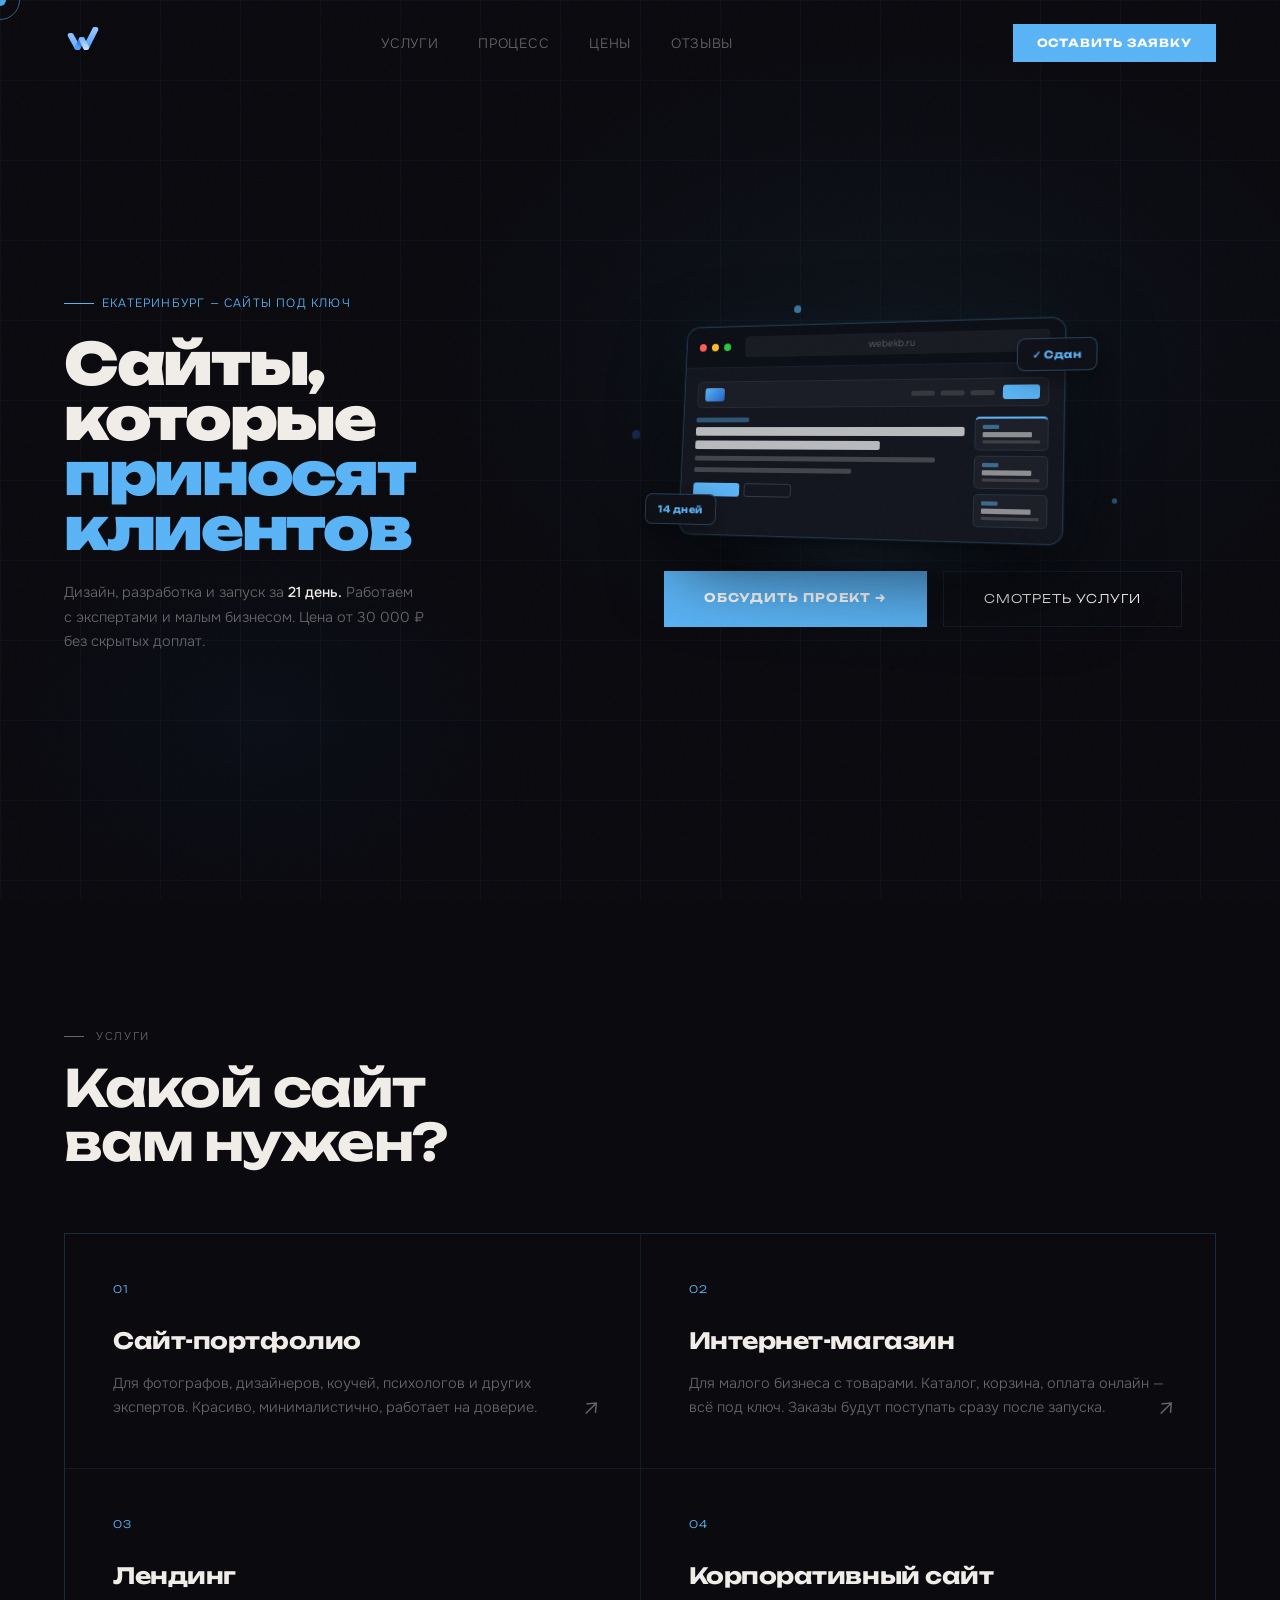
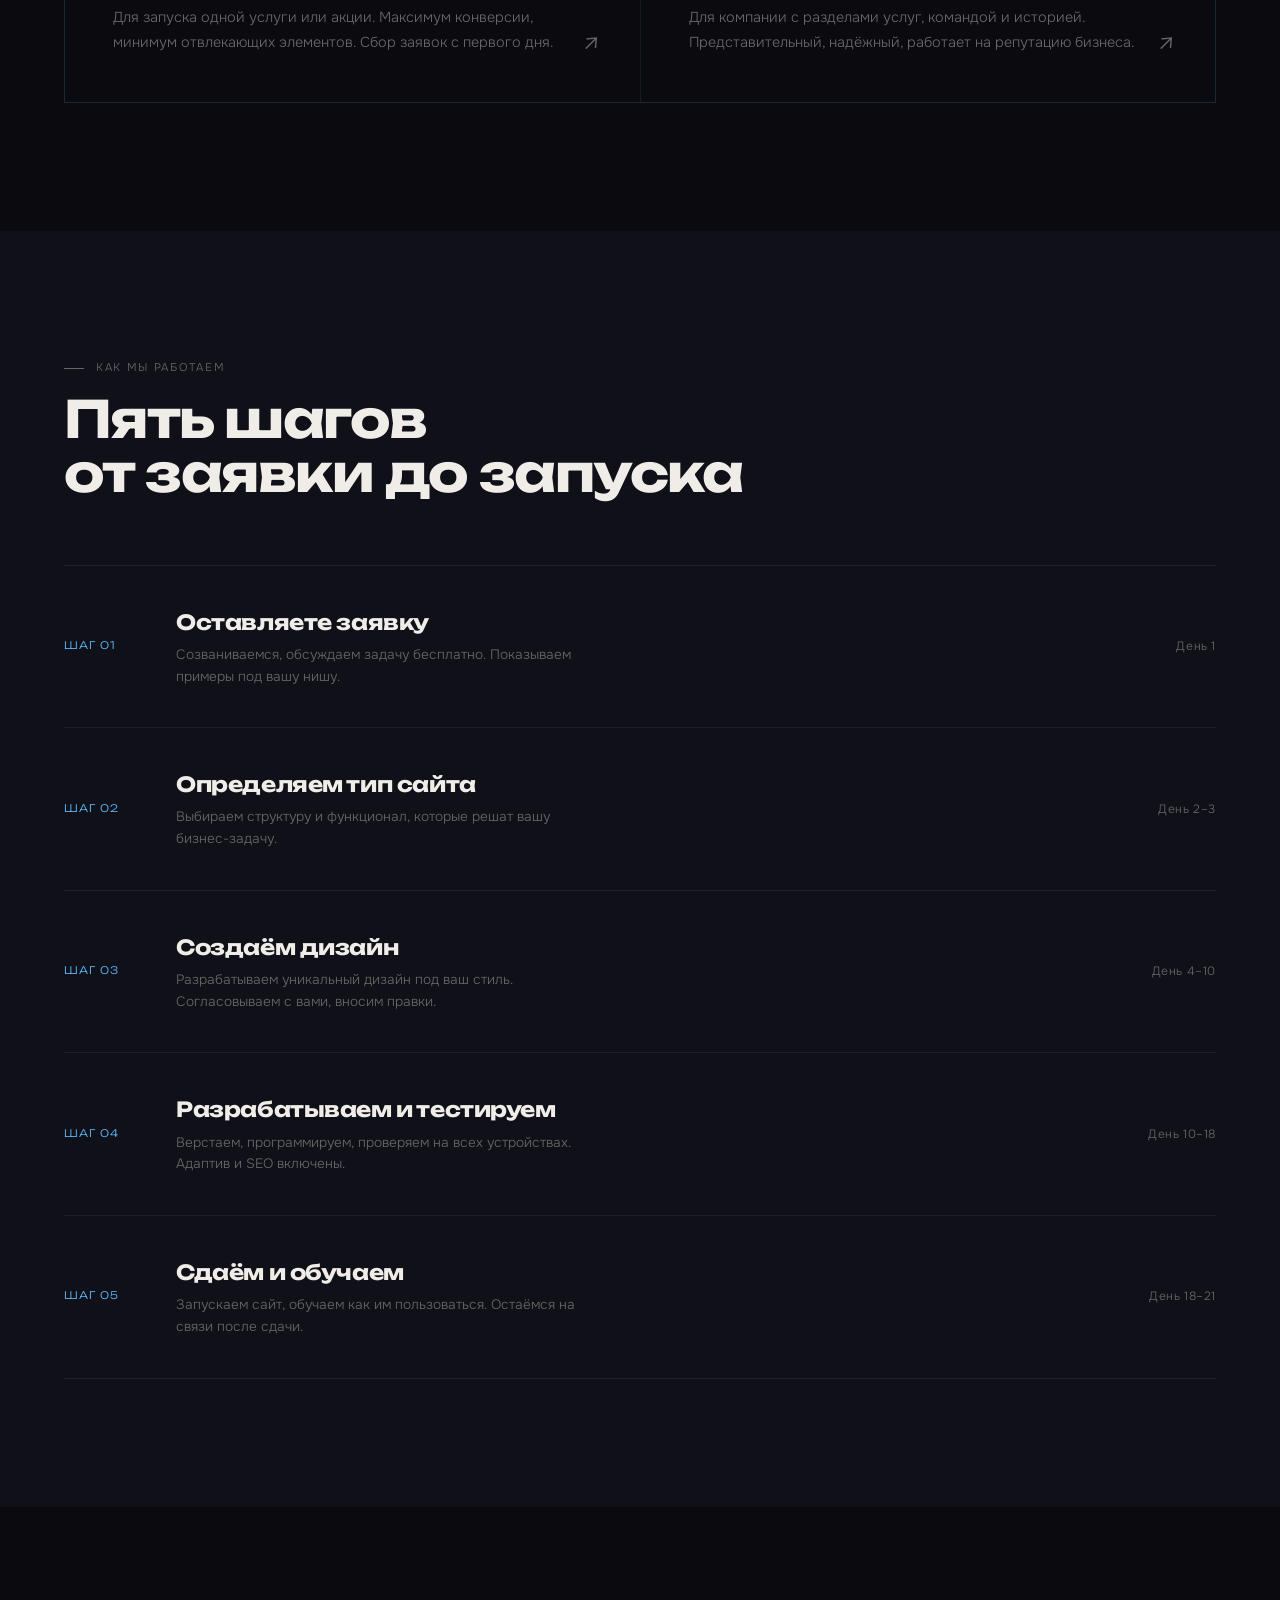
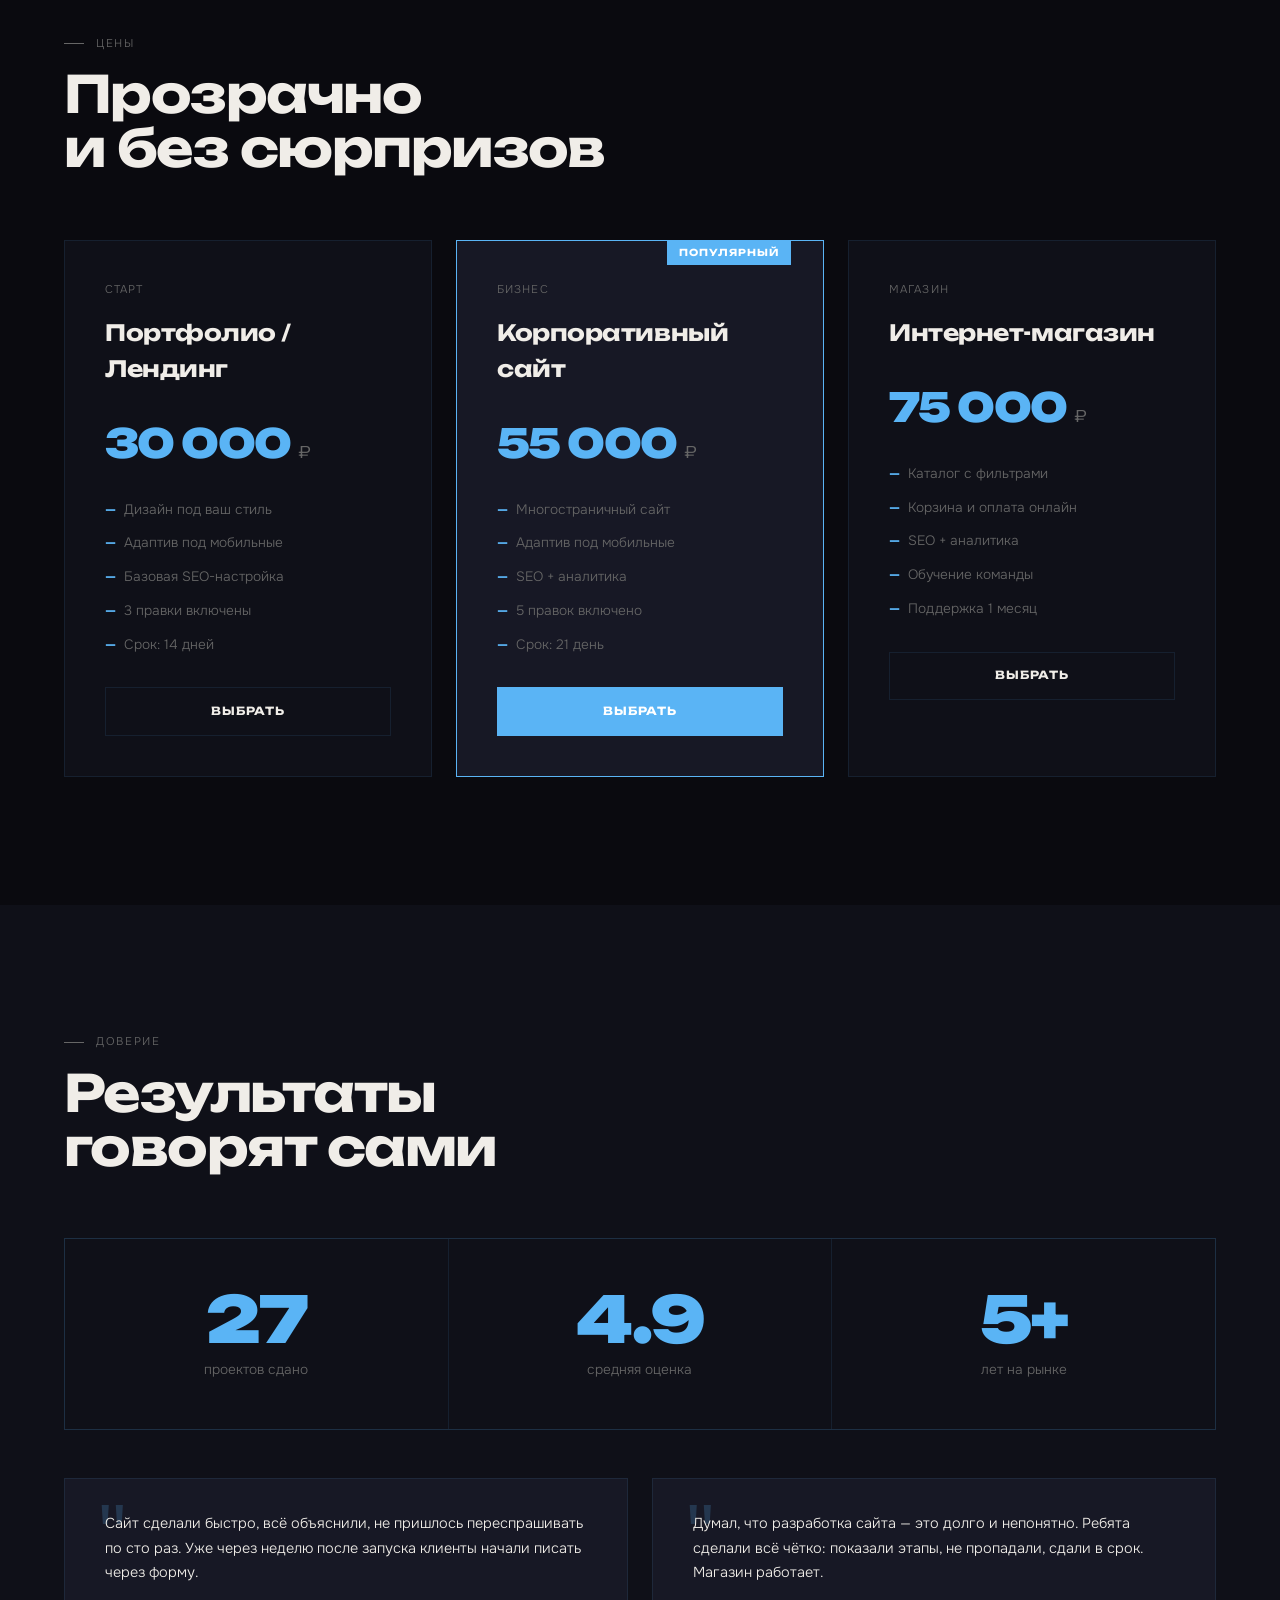
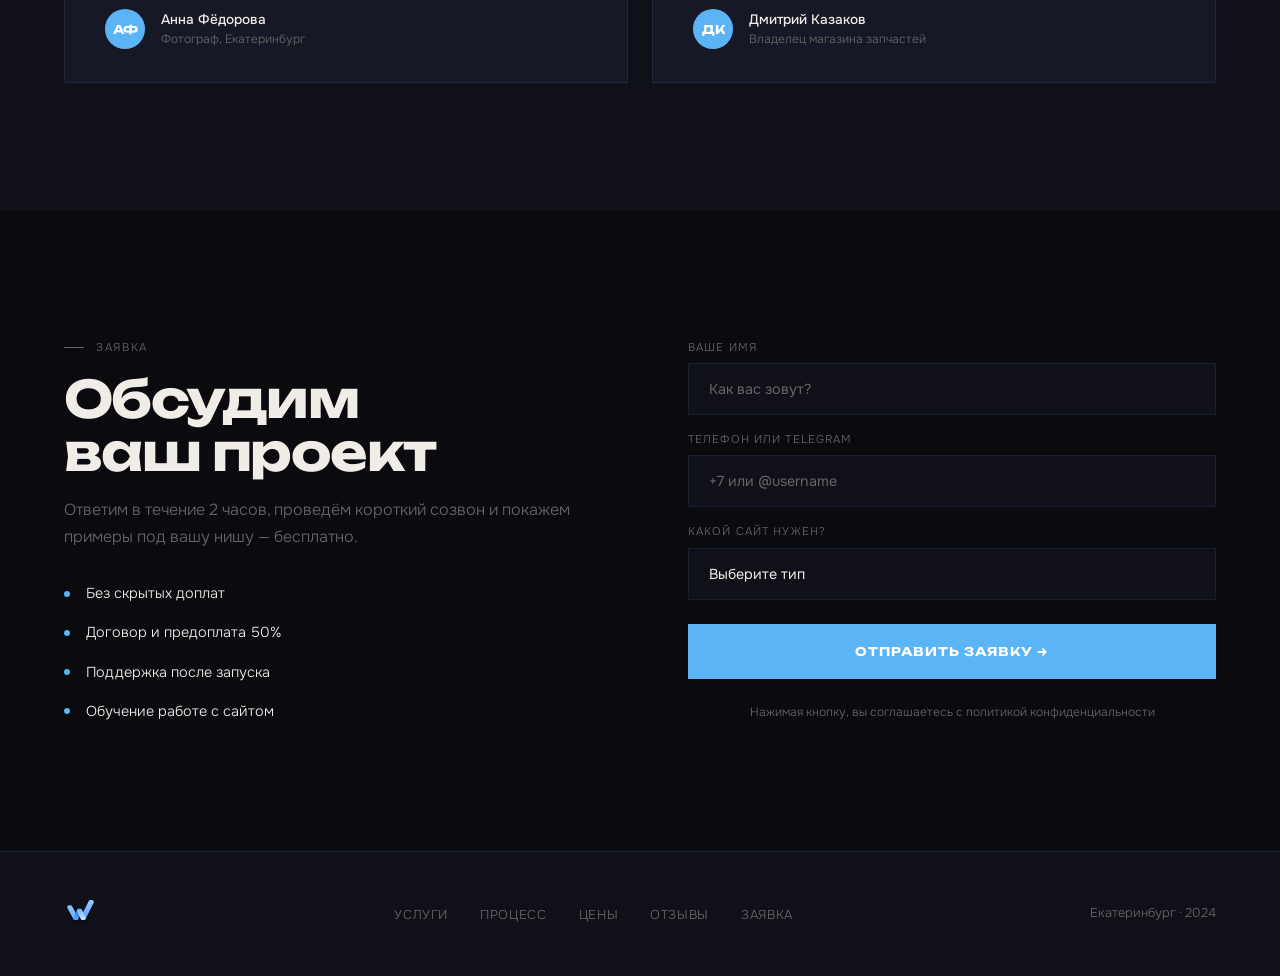
==== index.html @ a5f92e19 "fix: bigger title, bigger mockup, gap fixes, 21 days" ====
<!DOCTYPE html>
<html lang="ru">
<head>
<meta charset="UTF-8">
<meta name="viewport" content="width=device-width, initial-scale=1.0">
<title>Заказать сайт под ключ в Екатеринбурге | Разработка сайтов для бизнеса и экспертов</title>
<link rel="icon" type="image/svg+xml" href="favicon.svg">
<link rel="preconnect" href="https://fonts.googleapis.com">
<link href="https://fonts.googleapis.com/css2?family=Unbounded:wght@300;400;700;900&family=Onest:wght@300;400;500&display=swap" rel="stylesheet">
<link rel="stylesheet" href="style.css">
</head>
<body>

<div class="cursor" id="cursor"></div>
<div class="cursor-ring" id="cursorRing"></div>

<!-- NAV -->
<nav id="nav">
  <a href="#" class="logo"><img src="logo.svg" alt="WEB.EKB" class="logo-img"></a>
  <ul class="nav-links">
    <li><a href="#services">Услуги</a></li>
    <li><a href="#process">Процесс</a></li>
    <li><a href="#pricing">Цены</a></li>
    <li><a href="#trust">Отзывы</a></li>
  </ul>
  <button class="nav-cta" onclick="document.getElementById('contact').scrollIntoView({behavior:'smooth'})">Оставить заявку</button>
</nav>

<!-- HERO -->
<section class="hero">
  <div class="hero-bg"></div>
  <div class="hero-grid"></div>
  <div style="position:relative;">
    <div class="hero-split">
      <div class="hero-left">
        <div class="hero-tag">Екатеринбург — сайты под ключ</div>
        <h1 class="hero-title">
          Сайты, которые
          <em>приносят клиентов</em>
        </h1>
        <p class="hero-sub">
          Дизайн, разработка и запуск за <strong>21 день.</strong>
          Работаем с экспертами и малым бизнесом.
          Цена от 30 000 ₽ без скрытых доплат.
        </p>
      </div>
      <div class="hero-right">
        <div class="hero-3d">
        <div class="mockup-scene">
          <div class="mockup-browser">
            <div class="browser-bar">
              <span class="dot r"></span><span class="dot y"></span><span class="dot g"></span>
              <div class="browser-url">webekb.ru</div>
            </div>
            <div class="browser-body">
              <div class="site-nav-mock"><div class="snm-logo"></div><div class="snm-links"><span></span><span></span><span></span></div><div class="snm-btn"></div></div>
              <div class="site-hero-mock">
                <div class="shm-text">
                  <div class="shm-tag"></div>
                  <div class="shm-h1"></div>
                  <div class="shm-h1 short"></div>
                  <div class="shm-sub"></div>
                  <div class="shm-sub short2"></div>
                  <div class="shm-btns"><div class="shm-btn-p"></div><div class="shm-btn-g"></div></div>
                </div>
                <div class="shm-card-group">
                  <div class="shm-card c1"><div class="shm-card-num"></div><div class="shm-card-title"></div><div class="shm-card-body"></div></div>
                  <div class="shm-card c2"><div class="shm-card-num"></div><div class="shm-card-title"></div><div class="shm-card-body"></div></div>
                  <div class="shm-card c3"><div class="shm-card-num"></div><div class="shm-card-title"></div><div class="shm-card-body"></div></div>
                </div>
              </div>
            </div>
          </div>
          <div class="mockup-shadow"></div>
          <div class="float-badge fb1"><span>14 дней</span></div>
          <div class="float-badge fb2"><span>✓ Сдан</span></div>
          <div class="float-dot fd1"></div>
          <div class="float-dot fd2"></div>
          <div class="float-dot fd3"></div>
        </div>
        </div><!-- /hero-3d -->
        <div class="hero-actions">
          <a href="#contact" class="btn-primary">Обсудить проект →</a>
          <a href="#services" class="btn-ghost">Смотреть услуги</a>
        </div>
      </div><!-- /hero-right -->
    </div><!-- /hero-split -->
  </div>
</section>

<!-- SERVICES -->
<section class="services" id="services">
  <div class="section-label">Услуги</div>
  <h2 class="section-title reveal">Какой сайт<br>вам нужен?</h2>
  <div class="services-grid reveal">
    <div class="service-card">
      <div class="service-num">01</div>
      <div class="service-name">Сайт-портфолио</div>
      <p class="service-desc">Для фотографов, дизайнеров, коучей, психологов и других экспертов. Красиво, минималистично, работает на доверие.</p>
      <div class="service-arrow">↗</div>
    </div>
    <div class="service-card">
      <div class="service-num">02</div>
      <div class="service-name">Интернет-магазин</div>
      <p class="service-desc">Для малого бизнеса с товарами. Каталог, корзина, оплата онлайн — всё под ключ. Заказы будут поступать сразу после запуска.</p>
      <div class="service-arrow">↗</div>
    </div>
    <div class="service-card">
      <div class="service-num">03</div>
      <div class="service-name">Лендинг</div>
      <p class="service-desc">Для запуска одной услуги или акции. Максимум конверсии, минимум отвлекающих элементов. Сбор заявок с первого дня.</p>
      <div class="service-arrow">↗</div>
    </div>
    <div class="service-card">
      <div class="service-num">04</div>
      <div class="service-name">Корпоративный сайт</div>
      <p class="service-desc">Для компании с разделами услуг, командой и историей. Представительный, надёжный, работает на репутацию бизнеса.</p>
      <div class="service-arrow">↗</div>
    </div>
  </div>
</section>

<!-- PROCESS -->
<section class="process" id="process">
  <div class="section-label">Как мы работаем</div>
  <h2 class="section-title reveal">Пять шагов<br>от заявки до запуска</h2>
  <div class="process-list">
    <div class="process-item reveal">
      <div class="process-num">ШАГ 01</div>
      <div>
        <div class="process-title">Оставляете заявку</div>
        <div class="process-desc">Созваниваемся, обсуждаем задачу бесплатно. Показываем примеры под вашу нишу.</div>
      </div>
      <div class="process-time">День 1</div>
    </div>
    <div class="process-item reveal">
      <div class="process-num">ШАГ 02</div>
      <div>
        <div class="process-title">Определяем тип сайта</div>
        <div class="process-desc">Выбираем структуру и функционал, которые решат вашу бизнес-задачу.</div>
      </div>
      <div class="process-time">День 2–3</div>
    </div>
    <div class="process-item reveal">
      <div class="process-num">ШАГ 03</div>
      <div>
        <div class="process-title">Создаём дизайн</div>
        <div class="process-desc">Разрабатываем уникальный дизайн под ваш стиль. Согласовываем с вами, вносим правки.</div>
      </div>
      <div class="process-time">День 4–10</div>
    </div>
    <div class="process-item reveal">
      <div class="process-num">ШАГ 04</div>
      <div>
        <div class="process-title">Разрабатываем и тестируем</div>
        <div class="process-desc">Верстаем, программируем, проверяем на всех устройствах. Адаптив и SEO включены.</div>
      </div>
      <div class="process-time">День 10–18</div>
    </div>
    <div class="process-item reveal">
      <div class="process-num">ШАГ 05</div>
      <div>
        <div class="process-title">Сдаём и обучаем</div>
        <div class="process-desc">Запускаем сайт, обучаем как им пользоваться. Остаёмся на связи после сдачи.</div>
      </div>
      <div class="process-time">День 18–21</div>
    </div>
  </div>
</section>

<!-- PRICING -->
<section class="pricing" id="pricing">
  <div class="section-label">Цены</div>
  <h2 class="section-title reveal">Прозрачно<br>и без сюрпризов</h2>
  <div class="pricing-grid reveal">
    <div class="price-card">
      <div class="price-type">Старт</div>
      <div class="price-name">Портфолио / Лендинг</div>
      <div class="price-amount">30 000 <span>₽</span></div>
      <ul class="price-features">
        <li>Дизайн под ваш стиль</li>
        <li>Адаптив под мобильные</li>
        <li>Базовая SEO-настройка</li>
        <li>3 правки включены</li>
        <li>Срок: 14 дней</li>
      </ul>
      <a href="#contact" class="price-btn">Выбрать</a>
    </div>
    <div class="price-card featured">
      <div class="price-type">Бизнес</div>
      <div class="price-name">Корпоративный сайт</div>
      <div class="price-amount">55 000 <span>₽</span></div>
      <ul class="price-features">
        <li>Многостраничный сайт</li>
        <li>Адаптив под мобильные</li>
        <li>SEO + аналитика</li>
        <li>5 правок включено</li>
        <li>Срок: 21 день</li>
      </ul>
      <a href="#contact" class="price-btn">Выбрать</a>
    </div>
    <div class="price-card">
      <div class="price-type">Магазин</div>
      <div class="price-name">Интернет-магазин</div>
      <div class="price-amount">75 000 <span>₽</span></div>
      <ul class="price-features">
        <li>Каталог с фильтрами</li>
        <li>Корзина и оплата онлайн</li>
        <li>SEO + аналитика</li>
        <li>Обучение команды</li>
        <li>Поддержка 1 месяц</li>
      </ul>
      <a href="#contact" class="price-btn">Выбрать</a>
    </div>
  </div>
</section>

<!-- TRUST -->
<section class="trust" id="trust">
  <div class="section-label">Доверие</div>
  <h2 class="section-title reveal">Результаты<br>говорят сами</h2>
  <div class="trust-stats reveal">
    <div class="stat-block">
      <div class="stat-num">27</div>
      <div class="stat-label">проектов сдано</div>
    </div>
    <div class="stat-block">
      <div class="stat-num">4.9</div>
      <div class="stat-label">средняя оценка</div>
    </div>
    <div class="stat-block">
      <div class="stat-num">5+</div>
      <div class="stat-label">лет на рынке</div>
    </div>
  </div>
  <div class="reviews reveal">
    <div class="review-card">
      <p class="review-text">Сайт сделали быстро, всё объяснили, не пришлось переспрашивать по сто раз. Уже через неделю после запуска клиенты начали писать через форму.</p>
      <div class="review-author">
        <div class="review-avatar">АФ</div>
        <div>
          <div class="review-name">Анна Фёдорова</div>
          <div class="review-role">Фотограф, Екатеринбург</div>
        </div>
      </div>
    </div>
    <div class="review-card">
      <p class="review-text">Думал, что разработка сайта — это долго и непонятно. Ребята сделали всё чётко: показали этапы, не пропадали, сдали в срок. Магазин работает.</p>
      <div class="review-author">
        <div class="review-avatar">ДК</div>
        <div>
          <div class="review-name">Дмитрий Казаков</div>
          <div class="review-role">Владелец магазина запчастей</div>
        </div>
      </div>
    </div>
  </div>
</section>

<!-- CONTACT -->
<section class="contact" id="contact">
  <div class="contact-inner">
    <div class="contact-left">
      <div class="section-label">Заявка</div>
      <h2 class="section-title reveal">Обсудим<br>ваш проект</h2>
      <p class="contact-sub">Ответим в течение 2 часов, проведём короткий созвон и покажем примеры под вашу нишу — бесплатно.</p>
      <div class="contact-perks">
        <div class="perk"><div class="perk-dot"></div>Без скрытых доплат</div>
        <div class="perk"><div class="perk-dot"></div>Договор и предоплата 50%</div>
        <div class="perk"><div class="perk-dot"></div>Поддержка после запуска</div>
        <div class="perk"><div class="perk-dot"></div>Обучение работе с сайтом</div>
      </div>
    </div>
    <div class="contact-right">
      <form class="form" id="contactForm">
        <div class="form-group">
          <label class="form-label">Ваше имя</label>
          <input class="form-input" type="text" placeholder="Как вас зовут?" required>
        </div>
        <div class="form-group">
          <label class="form-label">Телефон или Telegram</label>
          <input class="form-input" type="text" placeholder="+7 или @username" required>
        </div>
        <div class="form-group">
          <label class="form-label">Какой сайт нужен?</label>
          <select class="form-select form-input">
            <option value="">Выберите тип</option>
            <option>Портфолио / личный бренд</option>
            <option>Интернет-магазин</option>
            <option>Лендинг</option>
            <option>Корпоративный сайт</option>
          </select>
        </div>
        <button type="submit" class="form-submit">Отправить заявку →</button>
        <p class="form-note">Нажимая кнопку, вы соглашаетесь с политикой конфиденциальности</p>
      </form>
      <div class="form-success" id="formSuccess">
        <h3>Заявка принята!</h3>
        <p>Свяжемся с вами в течение 2 часов. Проверьте Telegram или телефон.</p>
      </div>
    </div>
  </div>
</section>

<!-- FOOTER -->
<footer>
  <a href="#" class="logo"><img src="logo.svg" alt="WEB.EKB" class="logo-img"></a>
  <ul class="footer-links">
    <li><a href="#services">Услуги</a></li>
    <li><a href="#process">Процесс</a></li>
    <li><a href="#pricing">Цены</a></li>
    <li><a href="#trust">Отзывы</a></li>
    <li><a href="#contact">Заявка</a></li>
  </ul>
  <div class="footer-right">Екатеринбург · 2024</div>
</footer>

<script src="script.js"></script>
</body>
</html>
---- style.css ----
*, *::before, *::after { box-sizing: border-box; margin: 0; padding: 0; }

  :root {
    --bg: #0a0a0f;
    --bg2: #0f1018;
    --bg3: #171825;
    --accent: #5ab4f5;
    --accent2: #2563c4;
    --text: #f0ede8;
    --muted: #666;
    --border: rgba(90,180,245,0.1);
    --font-display: 'Unbounded', sans-serif;
    --font-body: 'Onest', sans-serif;
  }

  html { scroll-behavior: smooth; }

  body {
    background: var(--bg);
    color: var(--text);
    font-family: var(--font-body);
    font-weight: 300;
    line-height: 1.6;
    overflow-x: hidden;
    cursor: none;
  }

  /* Custom cursor */
  .cursor {
    position: fixed;
    width: 12px; height: 12px;
    background: var(--accent);
    border-radius: 50%;
    pointer-events: none;
    z-index: 9999;
    transform: translate(-50%, -50%);
    transition: transform 0.1s, width 0.3s, height 0.3s, background 0.3s;
    mix-blend-mode: difference;
  }
  .cursor-ring {
    position: fixed;
    width: 40px; height: 40px;
    border: 1px solid var(--accent);
    border-radius: 50%;
    pointer-events: none;
    z-index: 9998;
    transform: translate(-50%, -50%);
    transition: transform 0.12s ease-out, width 0.3s, height 0.3s, opacity 0.3s;
    opacity: 0.5;
  }

  /* Noise overlay */
  body::before {
    content: '';
    position: fixed;
    inset: 0;
    background-image: url("data:image/svg+xml,%3Csvg viewBox='0 0 256 256' xmlns='http://www.w3.org/2000/svg'%3E%3Cfilter id='noise'%3E%3CfeTurbulence type='fractalNoise' baseFrequency='0.9' numOctaves='4' stitchTiles='stitch'/%3E%3C/filter%3E%3Crect width='100%25' height='100%25' filter='url(%23noise)' opacity='0.04'/%3E%3C/svg%3E");
    pointer-events: none;
    z-index: 1000;
    opacity: 0.4;
  }

  /* NAV */
  nav {
    position: fixed;
    top: 0; left: 0; right: 0;
    z-index: 100;
    padding: 1.5rem 4rem;
    display: flex;
    align-items: center;
    justify-content: space-between;
    border-bottom: 1px solid transparent;
    transition: border-color 0.3s, background 0.3s;
  }
  nav.scrolled {
    background: rgba(10,10,10,0.9);
    backdrop-filter: blur(20px);
    border-color: var(--border);
  }
  .logo {
    text-decoration: none;
    display: flex;
    align-items: center;
  }
  .logo-img {
    height: 32px;
    width: auto;
    display: block;
  }
  .nav-links {
    display: flex;
    gap: 2.5rem;
    list-style: none;
  }
  .nav-links a {
    color: var(--muted);
    text-decoration: none;
    font-size: 0.85rem;
    letter-spacing: 0.05em;
    text-transform: uppercase;
    transition: color 0.2s;
  }
  .nav-links a:hover { color: var(--text); }
  .nav-cta {
    background: var(--accent);
    color: #fff;
    font-family: var(--font-display);
    font-weight: 700;
    font-size: 0.7rem;
    letter-spacing: 0.08em;
    text-transform: uppercase;
    padding: 0.75rem 1.5rem;
    border: none;
    cursor: none;
    transition: transform 0.2s, box-shadow 0.2s;
  }
  .nav-cta:hover {
    transform: translateY(-2px);
    box-shadow: 0 8px 30px rgba(90,180,245,0.3);
  }

  /* HERO */
  .hero {
    min-height: 100vh;
    display: flex;
    flex-direction: column;
    justify-content: flex-end;
    padding: 0 4rem 5rem;
    position: relative;
    overflow: hidden;
  }
  .hero-bg {
    position: absolute;
    inset: 0;
    background:
      radial-gradient(ellipse 60% 60% at 70% 40%, rgba(90,180,245,0.06) 0%, transparent 60%),
      radial-gradient(ellipse 40% 40% at 20% 80%, rgba(37,99,196,0.05) 0%, transparent 50%);
  }
  .hero-grid {
    position: absolute;
    inset: 0;
    background-image:
      linear-gradient(rgba(90,180,245,0.04) 1px, transparent 1px),
      linear-gradient(90deg, rgba(90,180,245,0.04) 1px, transparent 1px);
    background-size: 80px 80px;
  }
  .hero-tag {
    display: inline-flex;
    align-items: center;
    gap: 0.5rem;
    font-size: 0.75rem;
    color: var(--accent);
    letter-spacing: 0.1em;
    text-transform: uppercase;
    margin-bottom: 2rem;
    opacity: 0;
    animation: fadeUp 0.8s ease forwards 0.2s;
  }
  .hero-tag::before {
    content: '';
    width: 30px; height: 1px;
    background: var(--accent);
  }
  .hero-title {
    font-family: var(--font-display);
    font-weight: 900;
    font-size: clamp(3rem, 7vw, 7rem);
    line-height: 0.95;
    letter-spacing: -0.04em;
    opacity: 0;
    animation: fadeUp 0.8s ease forwards 0.4s;
  }
  .hero-title em {
    font-style: normal;
    color: var(--accent);
    display: block;
  }
  .hero-bottom {
    opacity: 0;
    animation: fadeUp 0.8s ease forwards 0.6s;
  }
  .hero-sub {
    color: var(--muted);
    font-size: 1rem;
    line-height: 1.7;
  }
  .hero-sub strong { color: var(--text); font-weight: 500; }
  .hero-actions {
    display: flex;
    flex-direction: column;
    gap: 1rem;
  }
  .btn-primary {
    background: var(--accent);
    color: #fff;
    font-family: var(--font-display);
    font-weight: 700;
    font-size: 0.75rem;
    letter-spacing: 0.08em;
    text-transform: uppercase;
    padding: 1.1rem 2.5rem;
    border: none;
    cursor: none;
    transition: transform 0.2s, box-shadow 0.2s;
    display: inline-block;
    text-decoration: none;
  }
  .btn-primary:hover {
    transform: translateY(-3px);
    box-shadow: 0 12px 40px rgba(90,180,245,0.35);
  }
  .btn-ghost {
    background: transparent;
    color: var(--text);
    font-family: var(--font-display);
    font-size: 0.75rem;
    letter-spacing: 0.08em;
    text-transform: uppercase;
    padding: 1.1rem 2.5rem;
    border: 1px solid var(--border);
    cursor: none;
    transition: border-color 0.2s, color 0.2s;
    text-decoration: none;
    display: inline-block;
  }
  .btn-ghost:hover { border-color: rgba(255,255,255,0.3); }
  .scroll-hint {
    font-size: 0.75rem;
    color: var(--muted);
    letter-spacing: 0.1em;
    text-transform: uppercase;
    display: flex;
    align-items: center;
    gap: 0.5rem;
  }
  .scroll-hint::after {
    content: '';
    width: 1px;
    height: 40px;
    background: linear-gradient(to bottom, var(--muted), transparent);
    display: block;
  }

  /* SECTIONS GENERAL */
  section { padding: 8rem 4rem; }
  .section-label {
    font-size: 0.7rem;
    color: var(--muted);
    letter-spacing: 0.15em;
    text-transform: uppercase;
    margin-bottom: 1rem;
    display: flex;
    align-items: center;
    gap: 0.75rem;
  }
  .section-label::before {
    content: '';
    width: 20px; height: 1px;
    background: var(--muted);
  }
  .section-title {
    font-family: var(--font-display);
    font-weight: 700;
    font-size: clamp(2rem, 4vw, 3.5rem);
    line-height: 1.05;
    letter-spacing: -0.03em;
    margin-bottom: 1.5rem;
  }

  /* SERVICES */
  .services { background: var(--bg); }
  .services-grid {
    display: grid;
    grid-template-columns: repeat(2, 1fr);
    gap: 1px;
    background: var(--border);
    border: 1px solid var(--border);
    margin-top: 4rem;
  }
  .service-card {
    background: var(--bg);
    padding: 3rem;
    position: relative;
    overflow: hidden;
    transition: background 0.3s;
  }
  .service-card::before {
    content: '';
    position: absolute;
    top: 0; left: 0;
    width: 100%; height: 2px;
    background: var(--accent);
    transform: scaleX(0);
    transform-origin: left;
    transition: transform 0.4s ease;
  }
  .service-card:hover { background: var(--bg2); }
  .service-card:hover::before { transform: scaleX(1); }
  .service-num {
    font-family: var(--font-display);
    font-size: 0.65rem;
    color: var(--accent);
    letter-spacing: 0.1em;
    margin-bottom: 1.5rem;
  }
  .service-name {
    font-family: var(--font-display);
    font-weight: 700;
    font-size: 1.4rem;
    letter-spacing: -0.02em;
    margin-bottom: 0.75rem;
  }
  .service-desc {
    color: var(--muted);
    font-size: 0.9rem;
    line-height: 1.7;
  }
  .service-arrow {
    position: absolute;
    bottom: 2.5rem; right: 2.5rem;
    font-size: 1.5rem;
    color: var(--muted);
    transition: transform 0.3s, color 0.3s;
  }
  .service-card:hover .service-arrow {
    transform: translate(4px, -4px);
    color: var(--accent);
  }

  /* PROCESS */
  .process { background: var(--bg2); }
  .process-list {
    margin-top: 4rem;
    display: flex;
    flex-direction: column;
    gap: 0;
  }
  .process-item {
    display: grid;
    grid-template-columns: 80px 1fr auto;
    align-items: center;
    gap: 2rem;
    padding: 2.5rem 0;
    border-bottom: 1px solid var(--border);
    transition: padding-left 0.3s;
    cursor: default;
  }
  .process-item:first-child { border-top: 1px solid var(--border); }
  .process-item:hover { padding-left: 1rem; }
  .process-num {
    font-family: var(--font-display);
    font-size: 0.65rem;
    color: var(--accent);
    letter-spacing: 0.1em;
  }
  .process-title {
    font-family: var(--font-display);
    font-weight: 700;
    font-size: 1.3rem;
    letter-spacing: -0.02em;
  }
  .process-desc {
    color: var(--muted);
    font-size: 0.85rem;
    max-width: 400px;
    margin-top: 0.3rem;
    line-height: 1.6;
  }
  .process-time {
    font-size: 0.75rem;
    color: var(--muted);
    letter-spacing: 0.05em;
    text-align: right;
    white-space: nowrap;
  }

  /* PRICING */
  .pricing { background: var(--bg); }
  .pricing-grid {
    display: grid;
    grid-template-columns: repeat(3, 1fr);
    gap: 1.5rem;
    margin-top: 4rem;
  }
  .price-card {
    background: var(--bg2);
    border: 1px solid var(--border);
    padding: 2.5rem;
    position: relative;
    transition: border-color 0.3s, transform 0.3s;
  }
  .price-card:hover {
    border-color: rgba(255,255,255,0.15);
    transform: translateY(-4px);
  }
  .price-card.featured {
    border-color: var(--accent);
    background: var(--bg3);
  }
  .price-card.featured::before {
    content: 'Популярный';
    position: absolute;
    top: -1px; right: 2rem;
    background: var(--accent);
    color: #fff;
    font-family: var(--font-display);
    font-size: 0.6rem;
    font-weight: 700;
    letter-spacing: 0.1em;
    text-transform: uppercase;
    padding: 0.3rem 0.75rem;
  }
  .price-type {
    font-size: 0.7rem;
    color: var(--muted);
    letter-spacing: 0.1em;
    text-transform: uppercase;
    margin-bottom: 1rem;
  }
  .price-name {
    font-family: var(--font-display);
    font-weight: 700;
    font-size: 1.4rem;
    letter-spacing: -0.02em;
    margin-bottom: 0.5rem;
  }
  .price-amount {
    font-family: var(--font-display);
    font-weight: 900;
    font-size: 2.5rem;
    letter-spacing: -0.04em;
    color: var(--accent);
    margin: 1.5rem 0;
  }
  .price-amount span {
    font-size: 1rem;
    color: var(--muted);
    font-weight: 300;
  }
  .price-features {
    list-style: none;
    display: flex;
    flex-direction: column;
    gap: 0.75rem;
    margin-bottom: 2rem;
  }
  .price-features li {
    font-size: 0.85rem;
    color: var(--muted);
    display: flex;
    align-items: center;
    gap: 0.5rem;
  }
  .price-features li::before {
    content: '—';
    color: var(--accent);
    font-weight: 700;
  }
  .price-btn {
    display: block;
    text-align: center;
    padding: 0.9rem;
    font-family: var(--font-display);
    font-size: 0.7rem;
    font-weight: 700;
    letter-spacing: 0.08em;
    text-transform: uppercase;
    text-decoration: none;
    border: 1px solid var(--border);
    color: var(--text);
    transition: background 0.2s, border-color 0.2s, color 0.2s;
    cursor: none;
  }
  .price-btn:hover, .price-card.featured .price-btn {
    background: var(--accent);
    border-color: var(--accent);
    color: #fff;
  }

  /* TRUST */
  .trust { background: var(--bg2); }
  .trust-stats {
    display: grid;
    grid-template-columns: repeat(3, 1fr);
    gap: 1px;
    background: var(--border);
    border: 1px solid var(--border);
    margin-top: 4rem;
  }
  .stat-block {
    background: var(--bg2);
    padding: 3rem;
    text-align: center;
  }
  .stat-num {
    font-family: var(--font-display);
    font-weight: 900;
    font-size: 4rem;
    letter-spacing: -0.04em;
    color: var(--accent);
    line-height: 1;
    margin-bottom: 0.5rem;
  }
  .stat-label { font-size: 0.85rem; color: var(--muted); }
  .reviews {
    display: grid;
    grid-template-columns: repeat(2, 1fr);
    gap: 1.5rem;
    margin-top: 3rem;
  }
  .review-card {
    background: var(--bg3);
    border: 1px solid var(--border);
    padding: 2rem 2.5rem;
    position: relative;
  }
  .review-card::before {
    content: '"';
    position: absolute;
    top: 1rem; left: 2rem;
    font-family: var(--font-display);
    font-size: 5rem;
    line-height: 1;
    color: var(--accent);
    opacity: 0.2;
  }
  .review-text {
    font-size: 0.9rem;
    color: var(--text);
    line-height: 1.7;
    margin-bottom: 1.5rem;
    position: relative;
  }
  .review-author {
    display: flex;
    align-items: center;
    gap: 1rem;
  }
  .review-avatar {
    width: 40px; height: 40px;
    border-radius: 50%;
    background: var(--accent);
    display: flex;
    align-items: center;
    justify-content: center;
    font-family: var(--font-display);
    font-weight: 700;
    font-size: 0.75rem;
    color: #fff;
  }
  .review-name { font-size: 0.85rem; font-weight: 500; }
  .review-role { font-size: 0.75rem; color: var(--muted); }

  /* FORM */
  .contact { background: var(--bg); }
  .contact-inner {
    display: grid;
    grid-template-columns: 1fr 1fr;
    gap: 6rem;
    align-items: start;
  }
  .contact-left .section-title { margin-bottom: 1rem; }
  .contact-sub { color: var(--muted); line-height: 1.7; margin-bottom: 2rem; }
  .contact-perks {
    display: flex;
    flex-direction: column;
    gap: 1rem;
  }
  .perk {
    display: flex;
    align-items: center;
    gap: 1rem;
    font-size: 0.9rem;
  }
  .perk-dot {
    width: 6px; height: 6px;
    background: var(--accent);
    border-radius: 50%;
    flex-shrink: 0;
  }
  .form { display: flex; flex-direction: column; gap: 1rem; }
  .form-group { display: flex; flex-direction: column; gap: 0.4rem; }
  .form-label {
    font-size: 0.7rem;
    color: var(--muted);
    letter-spacing: 0.1em;
    text-transform: uppercase;
  }
  .form-input, .form-select {
    background: var(--bg2);
    border: 1px solid var(--border);
    color: var(--text);
    font-family: var(--font-body);
    font-size: 0.9rem;
    padding: 1rem 1.25rem;
    outline: none;
    transition: border-color 0.2s;
    appearance: none;
    -webkit-appearance: none;
  }
  .form-input:focus, .form-select:focus {
    border-color: var(--accent);
  }
  .form-input::placeholder { color: var(--muted); }
  .form-submit {
    background: var(--accent);
    color: #fff;
    font-family: var(--font-display);
    font-weight: 700;
    font-size: 0.75rem;
    letter-spacing: 0.08em;
    text-transform: uppercase;
    padding: 1.25rem;
    border: none;
    cursor: none;
    margin-top: 0.5rem;
    transition: transform 0.2s, box-shadow 0.2s;
    position: relative;
    overflow: hidden;
  }
  .form-submit:hover {
    transform: translateY(-2px);
    box-shadow: 0 10px 40px rgba(90,180,245,0.3);
  }
  .form-note { font-size: 0.75rem; color: var(--muted); text-align: center; margin-top: 0.5rem; }

  /* FOOTER */
  footer {
    background: var(--bg2);
    border-top: 1px solid var(--border);
    padding: 3rem 4rem;
    display: flex;
    align-items: center;
    justify-content: space-between;
  }
  .footer-links {
    display: flex;
    gap: 2rem;
    list-style: none;
  }
  .footer-links a {
    color: var(--muted);
    text-decoration: none;
    font-size: 0.8rem;
    letter-spacing: 0.05em;
    text-transform: uppercase;
    transition: color 0.2s;
  }
  .footer-links a:hover { color: var(--text); }
  .footer-right { font-size: 0.8rem; color: var(--muted); }

  /* ANIMATIONS */
  @keyframes fadeUp {
    from { opacity: 0; transform: translateY(30px); }
    to { opacity: 1; transform: translateY(0); }
  }
  .reveal {
    opacity: 0;
    transform: translateY(40px);
    transition: opacity 0.8s ease, transform 0.8s ease;
  }
  .reveal.visible {
    opacity: 1;
    transform: translateY(0);
  }

  /* SUCCESS state */
  .form-success {
    display: none;
    text-align: center;
    padding: 3rem;
    background: var(--bg2);
    border: 1px solid var(--accent);
  }
  .form-success h3 {
    font-family: var(--font-display);
    font-size: 1.5rem;
    font-weight: 700;
    color: var(--accent);
    margin-bottom: 0.75rem;
    letter-spacing: -0.02em;
  }
  .form-success p { color: var(--muted); font-size: 0.9rem; }

  footer .logo-img { height: 28px; }

/* ===================== HERO SPLIT + 3D MOCKUP ===================== */

/* Override base hero for split layout */
.hero {
  justify-content: center;
  padding: 7rem 4rem 4rem;
  min-height: 100vh;
}

.hero-split {
  position: relative;
  display: grid;
  grid-template-columns: 1fr 1fr;
  gap: 3rem;
  align-items: center;
  width: 100%;
}

/* LEFT — title + subtitle */
.hero-left {
  display: flex;
  flex-direction: column;
  gap: 1.5rem;
  justify-content: center;
}
.hero-left .hero-tag { margin-bottom: 0; }
.hero-left .hero-title { font-size: clamp(2.2rem, 4.5vw, 5rem); }
.hero-left .hero-sub { max-width: 360px; font-size: 0.9rem; margin: 0; }

/* RIGHT — 3D mockup on top, buttons below */
.hero-right {
  display: flex;
  flex-direction: column;
  align-items: flex-start;
  gap: 2rem;
}
.hero-actions {
  display: flex;
  flex-direction: row;
  gap: 1rem;
  flex-wrap: wrap;
}

/* RIGHT COLUMN — 3D */
.hero-3d {
  display: flex;
  align-items: center;
  justify-content: center;
  perspective: 1200px;
  opacity: 0;
  animation: fadeUp 1s ease forwards 0.8s;
}

.mockup-scene {
  position: relative;
  transform: rotateY(-18deg) rotateX(6deg);
  transform-style: preserve-3d;
  animation: floatScene 6s ease-in-out infinite;
}
@keyframes floatScene {
  0%,100% { transform: rotateY(-18deg) rotateX(6deg) translateY(0); }
  50%      { transform: rotateY(-14deg) rotateX(4deg) translateY(-14px); }
}

/* Browser shell */
.mockup-browser {
  width: 400px;
  background: #13161f;
  border-radius: 14px;
  border: 1px solid rgba(90,180,245,0.18);
  box-shadow:
    0 0 0 1px rgba(90,180,245,0.08),
    0 30px 80px rgba(0,0,0,0.7),
    0 0 60px rgba(90,180,245,0.07),
    inset 0 1px 0 rgba(255,255,255,0.06);
  overflow: hidden;
}
.browser-bar {
  display: flex;
  align-items: center;
  gap: 6px;
  padding: 10px 14px;
  background: #0d0f17;
  border-bottom: 1px solid rgba(90,180,245,0.1);
}
.dot { width: 8px; height: 8px; border-radius: 50%; }
.dot.r { background: #ff5f57; }
.dot.y { background: #febc2e; }
.dot.g { background: #28c840; }
.browser-url {
  margin-left: 10px;
  background: rgba(255,255,255,0.05);
  border-radius: 4px;
  padding: 3px 12px;
  font-size: 10px;
  color: rgba(255,255,255,0.3);
  font-family: var(--font-body);
  flex: 1;
  text-align: center;
}
.browser-body { padding: 14px; display: flex; flex-direction: column; gap: 10px; }

/* Site nav mock */
.site-nav-mock {
  display: flex; align-items: center; gap: 8px;
  padding: 6px 8px;
  background: rgba(255,255,255,0.03);
  border-radius: 6px;
  border: 1px solid rgba(255,255,255,0.05);
}
.snm-logo { width: 22px; height: 14px; background: linear-gradient(135deg,#5ab4f5,#2563c4); border-radius: 3px; }
.snm-links { display: flex; gap: 6px; margin-left: auto; }
.snm-links span { width: 24px; height: 5px; background: rgba(255,255,255,0.12); border-radius: 2px; }
.snm-btn { width: 36px; height: 14px; background: #5ab4f5; border-radius: 3px; }

/* Hero mock inside browser */
.site-hero-mock {
  display: grid;
  grid-template-columns: 1fr auto;
  gap: 10px;
  align-items: start;
}
.shm-text { display: flex; flex-direction: column; gap: 5px; }
.shm-tag { width: 60px; height: 5px; background: rgba(90,180,245,0.4); border-radius: 2px; }
.shm-h1 { width: 100%; height: 9px; background: rgba(255,255,255,0.7); border-radius: 2px; }
.shm-h1.short { width: 70%; }
.shm-sub { width: 90%; height: 5px; background: rgba(255,255,255,0.2); border-radius: 2px; margin-top: 2px; }
.shm-sub.short2 { width: 60%; }
.shm-btns { display: flex; gap: 5px; margin-top: 6px; }
.shm-btn-p { width: 52px; height: 14px; background: #5ab4f5; border-radius: 3px; }
.shm-btn-g { width: 52px; height: 14px; background: transparent; border: 1px solid rgba(255,255,255,0.15); border-radius: 3px; }
.shm-card-group { display: flex; flex-direction: column; gap: 5px; }
.shm-card {
  width: 72px; padding: 6px 7px;
  background: rgba(255,255,255,0.04);
  border: 1px solid rgba(90,180,245,0.12);
  border-radius: 5px;
}
.shm-card.c1 { border-top: 2px solid #5ab4f5; }
.shm-card-num { width: 16px; height: 4px; background: rgba(90,180,245,0.5); border-radius: 1px; margin-bottom: 3px; }
.shm-card-title { width: 48px; height: 5px; background: rgba(255,255,255,0.5); border-radius: 1px; margin-bottom: 3px; }
.shm-card-body { width: 56px; height: 3px; background: rgba(255,255,255,0.15); border-radius: 1px; }

/* Shadow under browser */
.mockup-shadow {
  position: absolute;
  bottom: -30px; left: 10%;
  width: 80%; height: 30px;
  background: radial-gradient(ellipse, rgba(90,180,245,0.2) 0%, transparent 70%);
  filter: blur(10px);
  transform: translateZ(-20px);
}

/* Floating badges */
.float-badge {
  position: absolute;
  background: rgba(15,16,24,0.95);
  border: 1px solid rgba(90,180,245,0.3);
  border-radius: 8px;
  padding: 7px 14px;
  font-family: var(--font-display);
  font-size: 10px;
  font-weight: 700;
  color: #5ab4f5;
  letter-spacing: 0.05em;
  backdrop-filter: blur(10px);
  box-shadow: 0 8px 24px rgba(0,0,0,0.4);
  white-space: nowrap;
}
.fb1 { bottom: 10px; left: -40px; animation: floatBadge1 4s ease-in-out infinite; }
.fb2 { top: 20px; right: -30px; animation: floatBadge2 5s ease-in-out infinite; }
@keyframes floatBadge1 { 0%,100%{transform:translateY(0)} 50%{transform:translateY(-8px)} }
@keyframes floatBadge2 { 0%,100%{transform:translateY(0)} 50%{transform:translateY(8px)} }

/* Floating dots */
.float-dot { position: absolute; border-radius: 50%; background: #5ab4f5; }
.fd1 { width: 8px; height: 8px; top: -20px; left: 30%; opacity: 0.6; animation: floatBadge2 3s ease-in-out infinite; }
.fd2 { width: 5px; height: 5px; bottom: 40px; right: -50px; opacity: 0.4; animation: floatBadge1 4s ease-in-out infinite 1s; }
.fd3 { width: 10px; height: 10px; top: 50%; left: -60px; opacity: 0.3; background: #2563c4; animation: floatBadge2 5s ease-in-out infinite 0.5s; }

/* ===================== RESPONSIVE ===================== */

/* Tablet — 1024px */
@media (max-width: 1024px) {
  nav { padding: 1.25rem 2rem; }
  .nav-links { display: none; }
  section { padding: 5rem 2rem; }
  .hero { padding: 6rem 2rem 3rem; }

  .hero-split {
    grid-template-columns: 1fr;
    gap: 3rem;
  }
  .hero-3d { order: -1; }
  .mockup-browser { width: 100%; max-width: 460px; }
  .mockup-scene {
    transform: rotateY(-10deg) rotateX(4deg);
  }
  @keyframes floatScene {
    0%,100% { transform: rotateY(-10deg) rotateX(4deg) translateY(0); }
    50%      { transform: rotateY(-7deg) rotateX(2deg) translateY(-10px); }
  }
  .hero-left .hero-bottom {
    grid-template-columns: 1fr;
    gap: 1.5rem;
  }
  .hero-left .hero-actions { align-items: flex-start; }

  .services-grid { grid-template-columns: 1fr; }
  .pricing-grid { grid-template-columns: 1fr; }
  .trust-stats { grid-template-columns: repeat(3,1fr); }
  .reviews { grid-template-columns: 1fr; }
  .contact-inner { grid-template-columns: 1fr; gap: 3rem; }
  footer { flex-direction: column; gap: 1.5rem; text-align: center; }
  .footer-links { flex-wrap: wrap; justify-content: center; }
}

/* Mobile — 640px */
@media (max-width: 640px) {
  nav { padding: 1rem 1.25rem; }
  .nav-cta { display: none; }
  section { padding: 4rem 1.25rem; }
  .hero { padding: 5.5rem 1.25rem 2.5rem; }

  .hero-split { gap: 2rem; }
  .hero-left .hero-title { font-size: clamp(2rem, 10vw, 3rem); }
  .hero-left .hero-bottom { gap: 1.25rem; }
  .hero-left .hero-sub { max-width: 100%; font-size: 0.85rem; }
  .hero-left .hero-actions { flex-direction: row; flex-wrap: wrap; align-items: flex-start; }
  .scroll-hint { display: none; }

  .mockup-browser { width: 100%; max-width: 320px; }
  .mockup-scene { transform: rotateY(-6deg) rotateX(3deg); }
  .fb1 { left: -10px; font-size: 9px; padding: 5px 10px; }
  .fb2 { right: -10px; font-size: 9px; padding: 5px 10px; }
  .fd3 { display: none; }

  .section-title { font-size: clamp(1.6rem, 7vw, 2.5rem); }
  .services-grid { gap: 0; }
  .service-card { padding: 1.75rem; }
  .service-arrow { display: none; }

  .process-item {
    grid-template-columns: 60px 1fr;
    gap: 1rem;
  }
  .process-time { display: none; }
  .process-title { font-size: 1rem; }

  .pricing-grid { gap: 1rem; }
  .price-card { padding: 1.75rem; }
  .price-amount { font-size: 2rem; }

  .trust-stats { grid-template-columns: 1fr; gap: 0; }
  .stat-block { padding: 2rem; }
  .stat-num { font-size: 3rem; }

  .review-card { padding: 1.5rem; }

  .contact-inner { gap: 2rem; }
  .form-input, .form-select { padding: 0.85rem 1rem; font-size: 0.85rem; }

  footer { padding: 2rem 1.25rem; gap: 1rem; }
  .footer-links { gap: 1rem; }
  .footer-links a { font-size: 0.75rem; }
}

/* Very small — 380px */
@media (max-width: 380px) {
  .hero-left .hero-title { font-size: 1.9rem; }
  .btn-primary, .btn-ghost { padding: 0.85rem 1.25rem; font-size: 0.65rem; }
  .mockup-browser { max-width: 280px; }
}
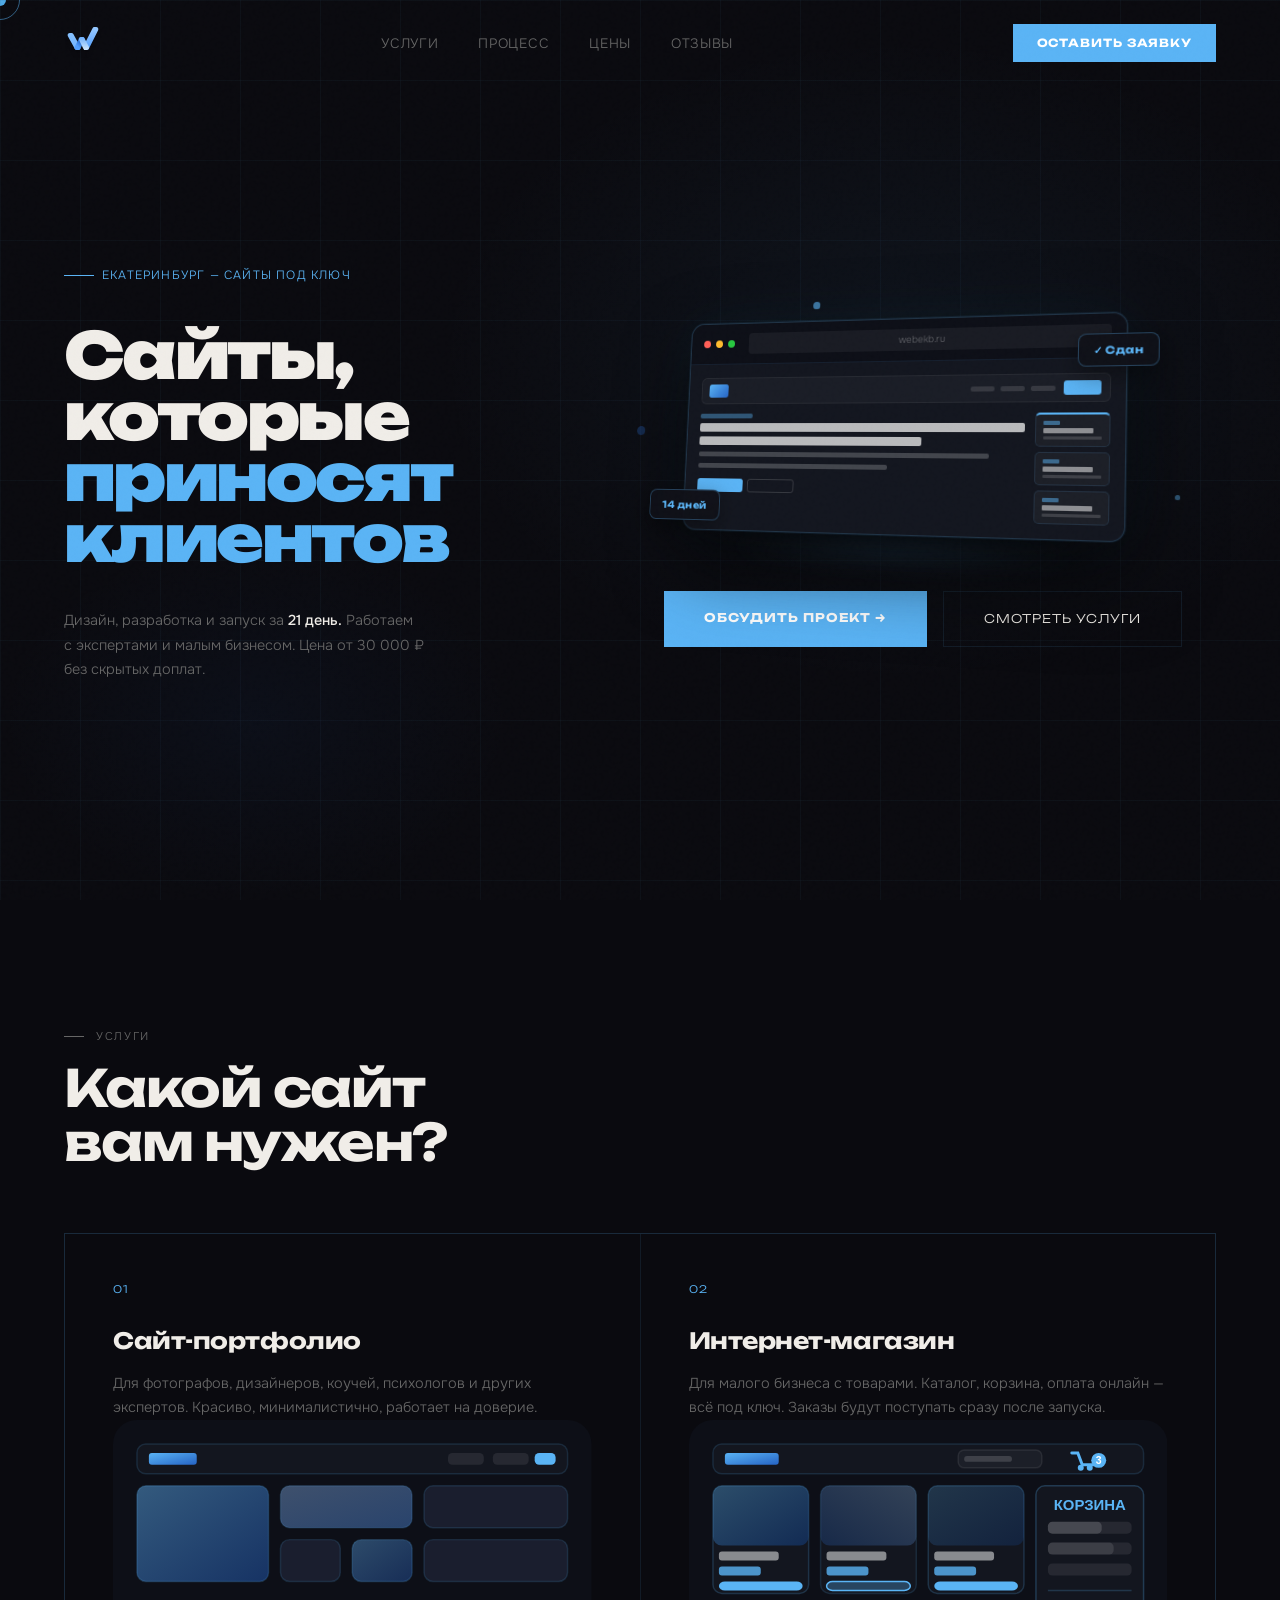
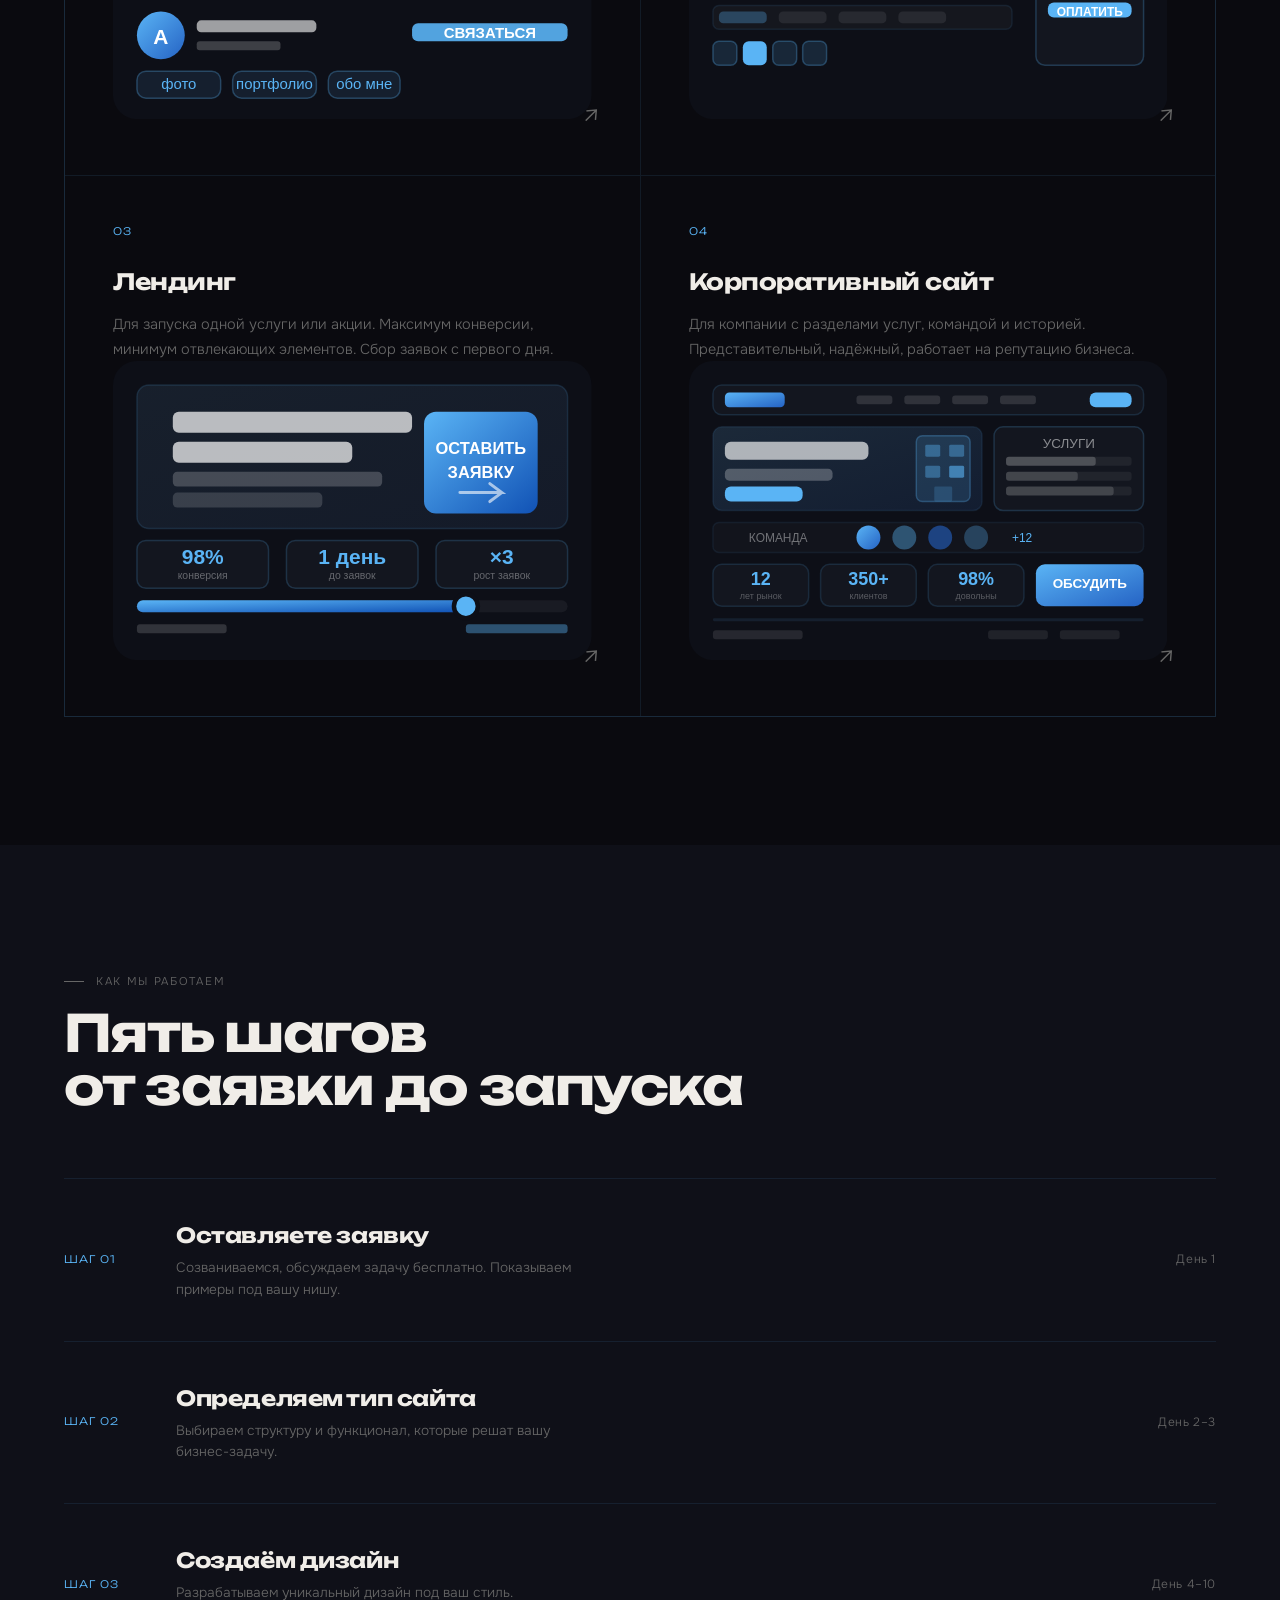
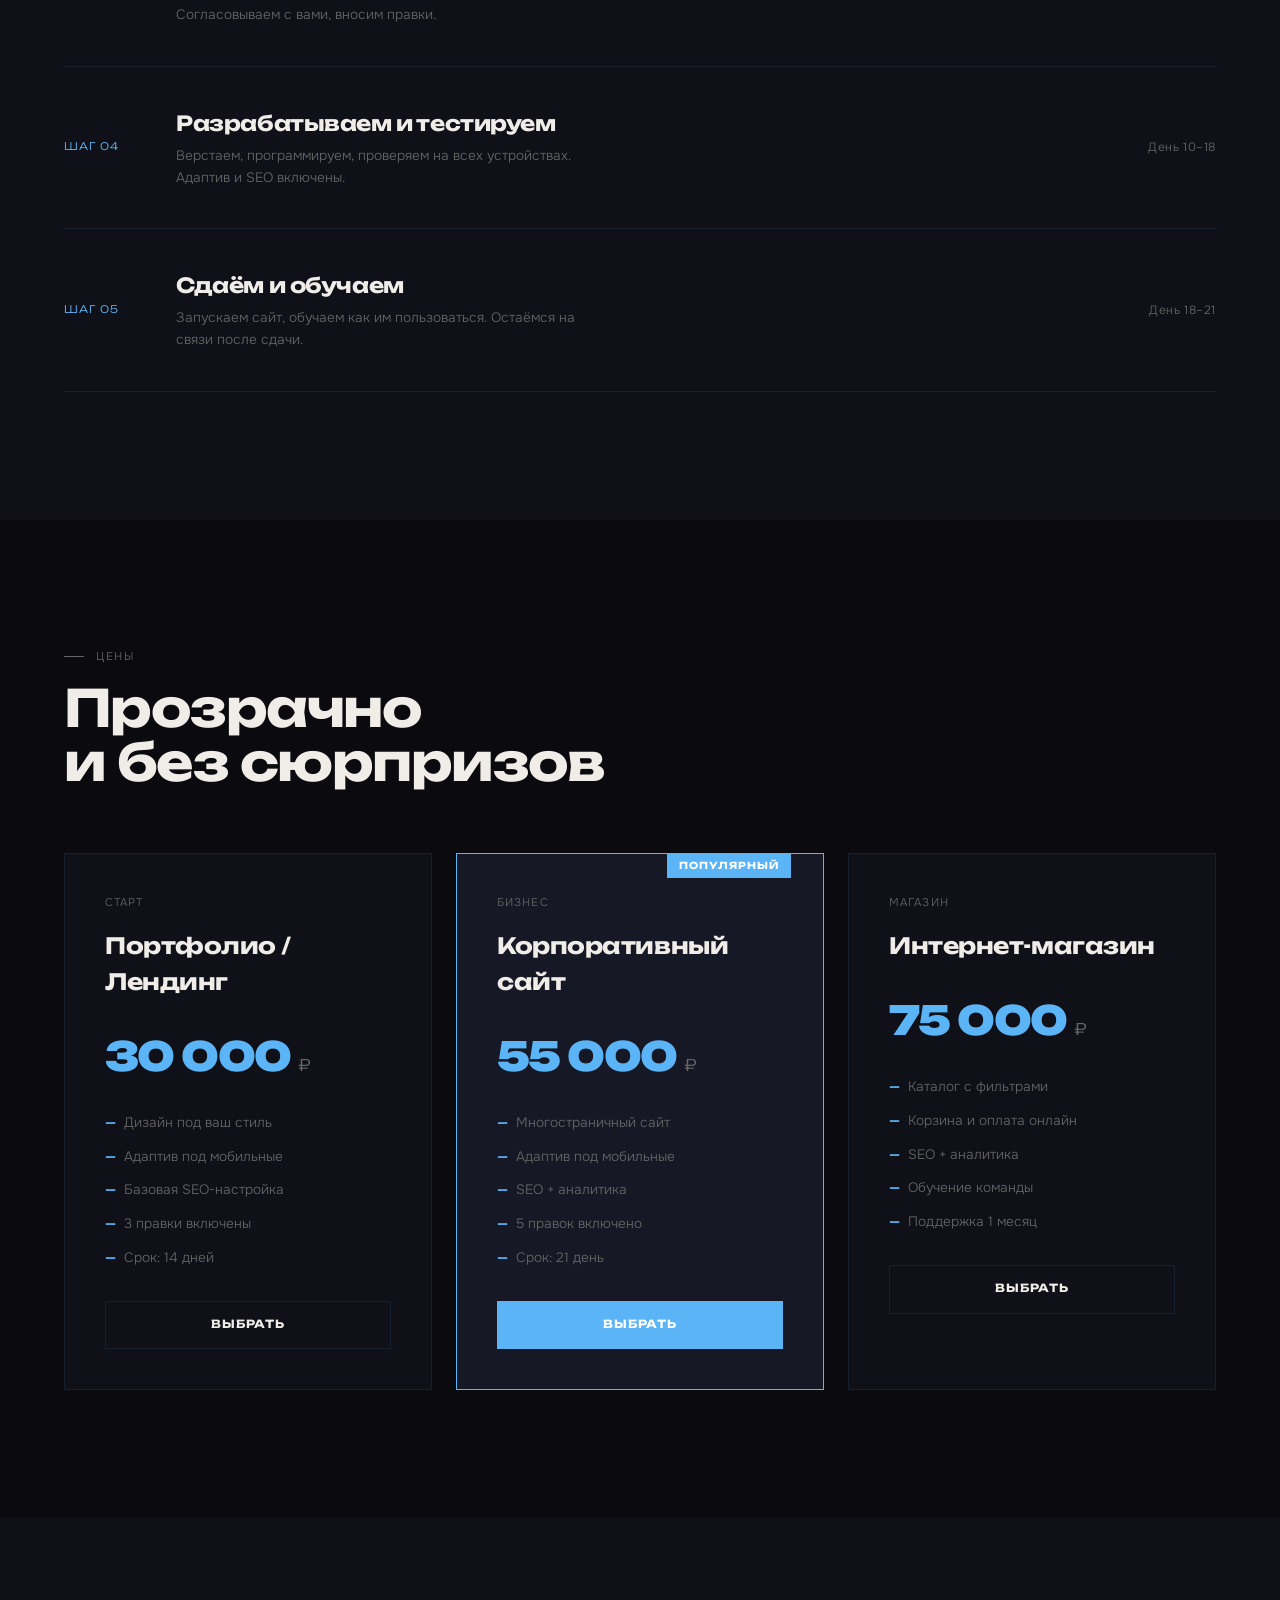
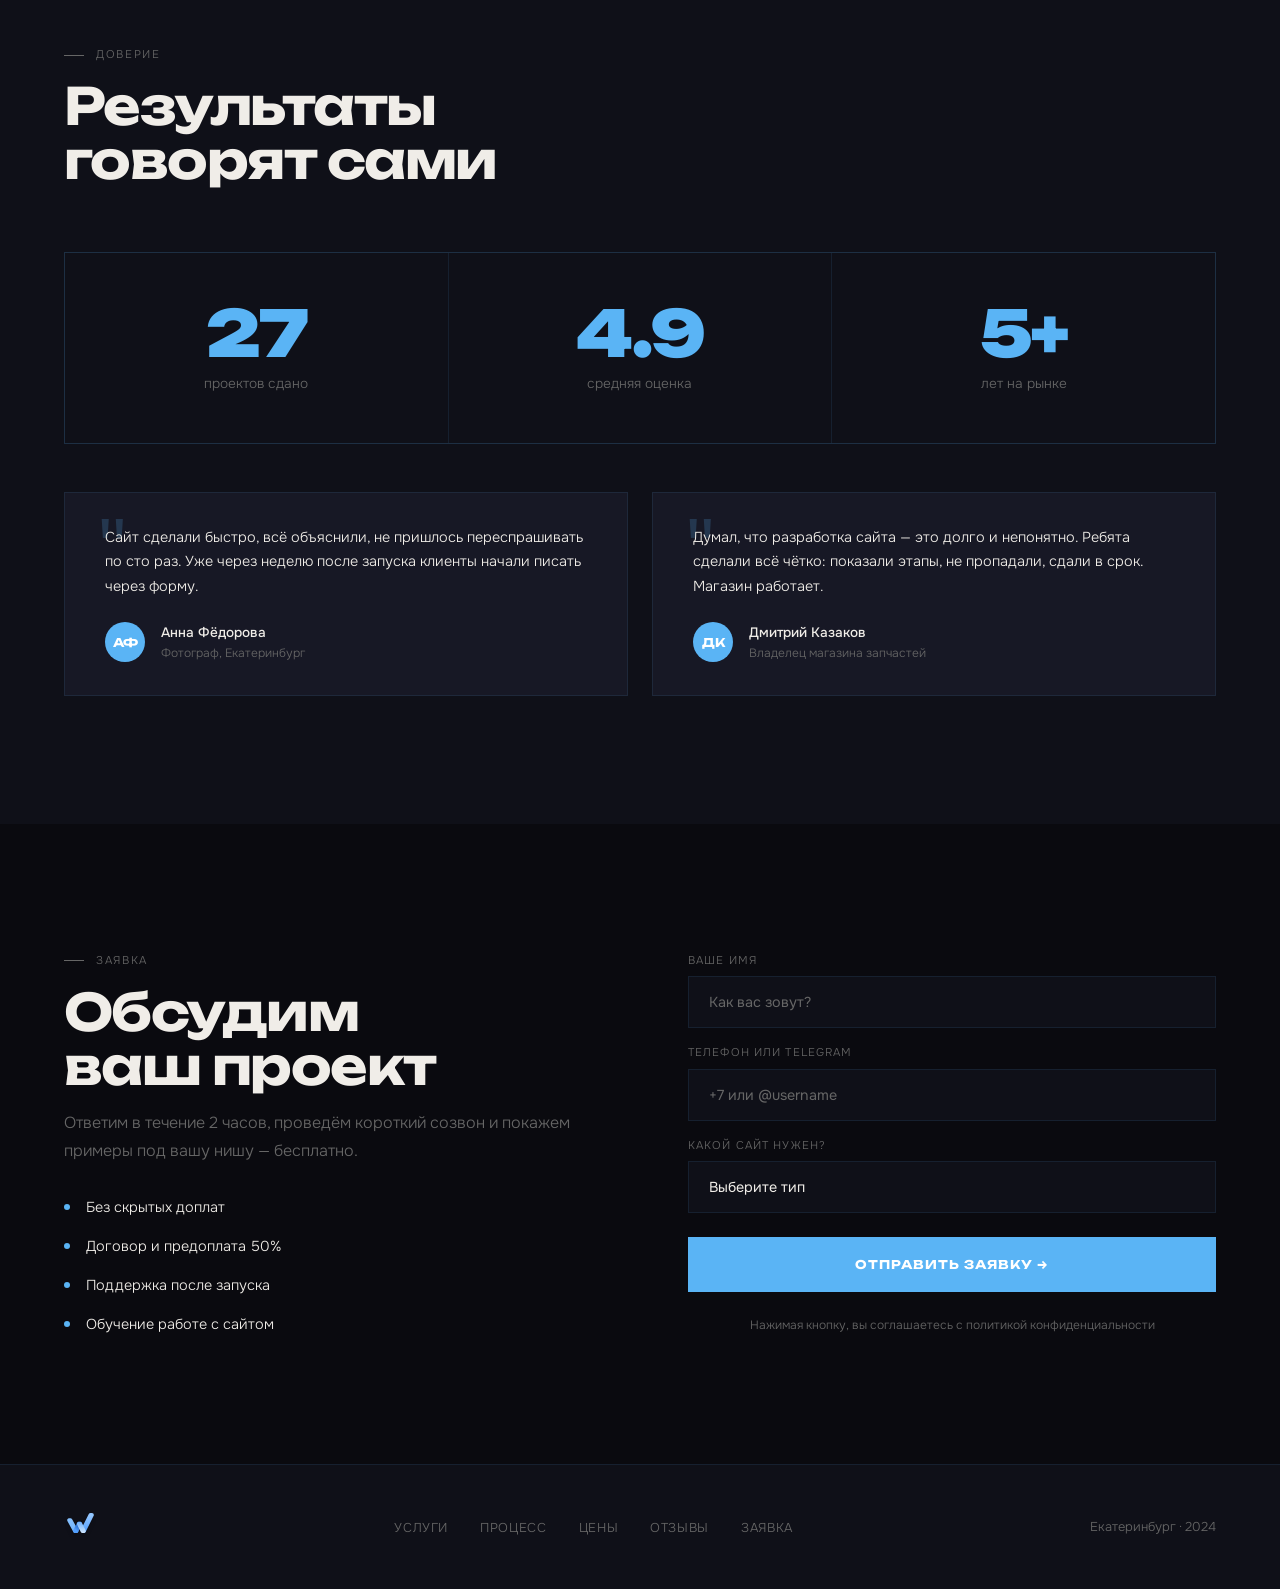
==== commit 598b7614: "feat: add SVG illustrations to service cards" ====
--- a/index.html
+++ b/index.html
@@ -94,28 +94,231 @@
   <h2 class="section-title reveal">Какой сайт<br>вам нужен?</h2>
   <div class="services-grid reveal">
     <div class="service-card">
-      <div class="service-num">01</div>
-      <div class="service-name">Сайт-портфолио</div>
-      <p class="service-desc">Для фотографов, дизайнеров, коучей, психологов и других экспертов. Красиво, минималистично, работает на доверие.</p>
-      <div class="service-arrow">↗</div>
+      <div class="service-card-inner">
+        <div class="service-num">01</div>
+        <div class="service-name">Сайт-портфолио</div>
+        <p class="service-desc">Для фотографов, дизайнеров, коучей, психологов и других экспертов. Красиво, минималистично, работает на доверие.</p>
+        <div class="service-arrow">↗</div>
+      </div>
+      <svg class="service-svg" viewBox="0 0 160 100" xmlns="http://www.w3.org/2000/svg">
+  <rect width="160" height="100" rx="8" fill="#0d0f17"/>
+  <!-- nav bar -->
+  <rect x="8" y="8" width="144" height="10" rx="3" fill="#13161f" stroke="rgba(90,180,245,0.15)" stroke-width="0.5"/>
+  <rect x="12" y="11" width="16" height="4" rx="1" fill="url(#pg1)"/>
+  <rect x="112" y="11" width="12" height="4" rx="1.5" fill="rgba(255,255,255,0.08)"/>
+  <rect x="127" y="11" width="12" height="4" rx="1.5" fill="rgba(255,255,255,0.08)"/>
+  <rect x="141" y="11" width="7" height="4" rx="1.5" fill="#5ab4f5"/>
+  <!-- photo grid -->
+  <rect x="8" y="22" width="44" height="32" rx="3" fill="#1a1e2e" stroke="rgba(90,180,245,0.2)" stroke-width="0.5"/>
+  <rect x="8" y="22" width="44" height="32" rx="3" fill="url(#pg2)" opacity="0.4"/>
+  <rect x="56" y="22" width="44" height="14" rx="3" fill="#1a1e2e" stroke="rgba(90,180,245,0.15)" stroke-width="0.5"/>
+  <rect x="56" y="22" width="44" height="14" rx="3" fill="url(#pg3)" opacity="0.3"/>
+  <rect x="104" y="22" width="48" height="14" rx="3" fill="#1a1e2e" stroke="rgba(90,180,245,0.15)" stroke-width="0.5"/>
+  <rect x="56" y="40" width="20" height="14" rx="3" fill="#1a1e2e" stroke="rgba(90,180,245,0.15)" stroke-width="0.5"/>
+  <rect x="80" y="40" width="20" height="14" rx="3" fill="#1a1e2e" stroke="rgba(90,180,245,0.2)" stroke-width="0.5"/>
+  <rect x="80" y="40" width="20" height="14" rx="3" fill="url(#pg2)" opacity="0.3"/>
+  <rect x="104" y="40" width="48" height="14" rx="3" fill="#1a1e2e" stroke="rgba(90,180,245,0.15)" stroke-width="0.5"/>
+  <!-- profile info -->
+  <circle cx="16" cy="72" r="8" fill="url(#pg1)"/>
+  <text x="16" y="75" text-anchor="middle" font-size="7" fill="white" font-family="sans-serif" font-weight="bold">A</text>
+  <rect x="28" y="67" width="40" height="4" rx="1.5" fill="rgba(255,255,255,0.6)"/>
+  <rect x="28" y="74" width="28" height="3" rx="1" fill="rgba(255,255,255,0.2)"/>
+  <rect x="100" y="68" width="52" height="6" rx="2" fill="#5ab4f5" opacity="0.9"/>
+  <text x="126" y="73" text-anchor="middle" font-size="5" fill="white" font-family="sans-serif" font-weight="bold">СВЯЗАТЬСЯ</text>
+  <!-- bottom tags -->
+  <rect x="8" y="84" width="28" height="9" rx="3" fill="rgba(90,180,245,0.1)" stroke="rgba(90,180,245,0.3)" stroke-width="0.5"/>
+  <text x="22" y="90" text-anchor="middle" font-size="5" fill="#5ab4f5" font-family="sans-serif">фото</text>
+  <rect x="40" y="84" width="28" height="9" rx="3" fill="rgba(90,180,245,0.1)" stroke="rgba(90,180,245,0.3)" stroke-width="0.5"/>
+  <text x="54" y="90" text-anchor="middle" font-size="5" fill="#5ab4f5" font-family="sans-serif">портфолио</text>
+  <rect x="72" y="84" width="24" height="9" rx="3" fill="rgba(90,180,245,0.1)" stroke="rgba(90,180,245,0.3)" stroke-width="0.5"/>
+  <text x="84" y="90" text-anchor="middle" font-size="5" fill="#5ab4f5" font-family="sans-serif">обо мне</text>
+  <defs>
+    <linearGradient id="pg1" x1="0%" y1="0%" x2="100%" y2="100%"><stop offset="0%" stop-color="#5ab4f5"/><stop offset="100%" stop-color="#2563c4"/></linearGradient>
+    <linearGradient id="pg2" x1="0%" y1="0%" x2="100%" y2="100%"><stop offset="0%" stop-color="#5ab4f5"/><stop offset="100%" stop-color="#1152b5"/></linearGradient>
+    <linearGradient id="pg3" x1="0%" y1="0%" x2="100%" y2="100%"><stop offset="0%" stop-color="#93c6ff"/><stop offset="100%" stop-color="#4c9bfe"/></linearGradient>
+  </defs>
+</svg>
     </div>
     <div class="service-card">
-      <div class="service-num">02</div>
-      <div class="service-name">Интернет-магазин</div>
-      <p class="service-desc">Для малого бизнеса с товарами. Каталог, корзина, оплата онлайн — всё под ключ. Заказы будут поступать сразу после запуска.</p>
-      <div class="service-arrow">↗</div>
+      <div class="service-card-inner">
+        <div class="service-num">02</div>
+        <div class="service-name">Интернет-магазин</div>
+        <p class="service-desc">Для малого бизнеса с товарами. Каталог, корзина, оплата онлайн — всё под ключ. Заказы будут поступать сразу после запуска.</p>
+        <div class="service-arrow">↗</div>
+      </div>
+      <svg class="service-svg" viewBox="0 0 160 100" xmlns="http://www.w3.org/2000/svg">
+  <rect width="160" height="100" rx="8" fill="#0d0f17"/>
+  <!-- top bar with cart -->
+  <rect x="8" y="8" width="144" height="10" rx="3" fill="#13161f" stroke="rgba(90,180,245,0.15)" stroke-width="0.5"/>
+  <rect x="12" y="11" width="18" height="4" rx="1" fill="url(#sg1)"/>
+  <rect x="90" y="10" width="28" height="6" rx="2" fill="rgba(255,255,255,0.04)" stroke="rgba(255,255,255,0.08)" stroke-width="0.5"/>
+  <rect x="92" y="12" width="16" height="2" rx="1" fill="rgba(255,255,255,0.15)"/>
+  <!-- cart icon -->
+  <path d="M128 11 l2 0 l1.5 4 l5 0" stroke="#5ab4f5" stroke-width="1" fill="none" stroke-linecap="round"/>
+  <circle cx="131" cy="16" r="1" fill="#5ab4f5"/>
+  <circle cx="134" cy="16" r="1" fill="#5ab4f5"/>
+  <circle cx="137" cy="13.5" r="2.5" fill="#5ab4f5"/>
+  <text x="137" y="14.8" text-anchor="middle" font-size="3.5" fill="white" font-family="sans-serif" font-weight="bold">3</text>
+  <!-- product cards 2x2 -->
+  <rect x="8" y="22" width="32" height="36" rx="3" fill="#13161f" stroke="rgba(90,180,245,0.2)" stroke-width="0.5"/>
+  <rect x="8" y="22" width="32" height="20" rx="3" fill="url(#sg2)" opacity="0.35"/>
+  <rect x="10" y="44" width="20" height="3" rx="1" fill="rgba(255,255,255,0.5)"/>
+  <rect x="10" y="49" width="14" height="3" rx="1" fill="#5ab4f5" opacity="0.8"/>
+  <rect x="10" y="54" width="28" height="3" rx="2" fill="#5ab4f5"/>
+
+  <rect x="44" y="22" width="32" height="36" rx="3" fill="#13161f" stroke="rgba(90,180,245,0.15)" stroke-width="0.5"/>
+  <rect x="44" y="22" width="32" height="20" rx="3" fill="url(#sg3)" opacity="0.25"/>
+  <rect x="46" y="44" width="20" height="3" rx="1" fill="rgba(255,255,255,0.5)"/>
+  <rect x="46" y="49" width="14" height="3" rx="1" fill="#5ab4f5" opacity="0.8"/>
+  <rect x="46" y="54" width="28" height="3" rx="2" fill="rgba(90,180,245,0.3)" stroke="#5ab4f5" stroke-width="0.5"/>
+
+  <rect x="80" y="22" width="32" height="36" rx="3" fill="#13161f" stroke="rgba(90,180,245,0.2)" stroke-width="0.5"/>
+  <rect x="80" y="22" width="32" height="20" rx="3" fill="url(#sg2)" opacity="0.2"/>
+  <rect x="82" y="44" width="20" height="3" rx="1" fill="rgba(255,255,255,0.5)"/>
+  <rect x="82" y="49" width="14" height="3" rx="1" fill="#5ab4f5" opacity="0.8"/>
+  <rect x="82" y="54" width="28" height="3" rx="2" fill="#5ab4f5"/>
+
+  <rect x="116" y="22" width="36" height="60" rx="3" fill="#13161f" stroke="rgba(90,180,245,0.25)" stroke-width="0.5"/>
+  <text x="134" y="30" text-anchor="middle" font-size="5" fill="#5ab4f5" font-family="sans-serif" font-weight="bold">КОРЗИНА</text>
+  <rect x="120" y="34" width="28" height="4" rx="1.5" fill="rgba(255,255,255,0.08)"/>
+  <rect x="120" y="34" width="18" height="4" rx="1.5" fill="rgba(255,255,255,0.15)"/>
+  <rect x="120" y="41" width="28" height="4" rx="1.5" fill="rgba(255,255,255,0.08)"/>
+  <rect x="120" y="41" width="22" height="4" rx="1.5" fill="rgba(255,255,255,0.1)"/>
+  <rect x="120" y="48" width="28" height="4" rx="1.5" fill="rgba(255,255,255,0.08)"/>
+  <line x1="120" y1="57" x2="148" y2="57" stroke="rgba(90,180,245,0.2)" stroke-width="0.5"/>
+  <rect x="120" y="61" width="28" height="5" rx="2" fill="#5ab4f5"/>
+  <text x="134" y="65.5" text-anchor="middle" font-size="4" fill="white" font-family="sans-serif" font-weight="bold">ОПЛАТИТЬ</text>
+  <!-- filter bar -->
+  <rect x="8" y="62" width="100" height="8" rx="2" fill="rgba(255,255,255,0.03)" stroke="rgba(90,180,245,0.1)" stroke-width="0.5"/>
+  <rect x="10" y="64" width="16" height="4" rx="1.5" fill="rgba(90,180,245,0.3)"/>
+  <rect x="30" y="64" width="16" height="4" rx="1.5" fill="rgba(255,255,255,0.08)"/>
+  <rect x="50" y="64" width="16" height="4" rx="1.5" fill="rgba(255,255,255,0.08)"/>
+  <rect x="70" y="64" width="16" height="4" rx="1.5" fill="rgba(255,255,255,0.08)"/>
+  <!-- pagination -->
+  <rect x="8" y="74" width="8" height="8" rx="2" fill="rgba(90,180,245,0.15)" stroke="rgba(90,180,245,0.3)" stroke-width="0.5"/>
+  <rect x="18" y="74" width="8" height="8" rx="2" fill="#5ab4f5"/>
+  <rect x="28" y="74" width="8" height="8" rx="2" fill="rgba(90,180,245,0.15)" stroke="rgba(90,180,245,0.3)" stroke-width="0.5"/>
+  <rect x="38" y="74" width="8" height="8" rx="2" fill="rgba(90,180,245,0.15)" stroke="rgba(90,180,245,0.3)" stroke-width="0.5"/>
+  <defs>
+    <linearGradient id="sg1" x1="0%" y1="0%" x2="100%" y2="100%"><stop offset="0%" stop-color="#5ab4f5"/><stop offset="100%" stop-color="#2563c4"/></linearGradient>
+    <linearGradient id="sg2" x1="0%" y1="0%" x2="100%" y2="100%"><stop offset="0%" stop-color="#5ab4f5"/><stop offset="100%" stop-color="#1152b5"/></linearGradient>
+    <linearGradient id="sg3" x1="0%" y1="100%" x2="100%" y2="0%"><stop offset="0%" stop-color="#2563c4"/><stop offset="100%" stop-color="#93c6ff"/></linearGradient>
+  </defs>
+</svg>
     </div>
     <div class="service-card">
-      <div class="service-num">03</div>
-      <div class="service-name">Лендинг</div>
-      <p class="service-desc">Для запуска одной услуги или акции. Максимум конверсии, минимум отвлекающих элементов. Сбор заявок с первого дня.</p>
-      <div class="service-arrow">↗</div>
+      <div class="service-card-inner">
+        <div class="service-num">03</div>
+        <div class="service-name">Лендинг</div>
+        <p class="service-desc">Для запуска одной услуги или акции. Максимум конверсии, минимум отвлекающих элементов. Сбор заявок с первого дня.</p>
+        <div class="service-arrow">↗</div>
+      </div>
+      <svg class="service-svg" viewBox="0 0 160 100" xmlns="http://www.w3.org/2000/svg">
+  <rect width="160" height="100" rx="8" fill="#0d0f17"/>
+  <!-- hero block -->
+  <rect x="8" y="8" width="144" height="48" rx="4" fill="#13161f" stroke="rgba(90,180,245,0.15)" stroke-width="0.5"/>
+  <rect x="8" y="8" width="144" height="48" rx="4" fill="url(#lg1)" opacity="0.06"/>
+  <!-- headline lines -->
+  <rect x="20" y="17" width="80" height="7" rx="2" fill="rgba(255,255,255,0.7)"/>
+  <rect x="20" y="27" width="60" height="7" rx="2" fill="rgba(255,255,255,0.7)"/>
+  <rect x="20" y="37" width="70" height="5" rx="1.5" fill="rgba(255,255,255,0.2)"/>
+  <rect x="20" y="44" width="50" height="5" rx="1.5" fill="rgba(255,255,255,0.15)"/>
+  <!-- big CTA -->
+  <rect x="104" y="17" width="38" height="34" rx="4" fill="url(#lg2)"/>
+  <text x="123" y="31" text-anchor="middle" font-size="5.5" fill="white" font-family="sans-serif" font-weight="bold">ОСТАВИТЬ</text>
+  <text x="123" y="39" text-anchor="middle" font-size="5.5" fill="white" font-family="sans-serif" font-weight="bold">ЗАЯВКУ</text>
+  <path d="M116 44 l14 0 l-4 -3 M130 44 l-4 3" stroke="white" stroke-width="1" fill="none" stroke-linecap="round" opacity="0.6"/>
+  <!-- stats row -->
+  <rect x="8" y="60" width="44" height="16" rx="3" fill="#13161f" stroke="rgba(90,180,245,0.2)" stroke-width="0.5"/>
+  <text x="30" y="68" text-anchor="middle" font-size="7" fill="#5ab4f5" font-family="sans-serif" font-weight="bold">98%</text>
+  <text x="30" y="73" text-anchor="middle" font-size="3.5" fill="rgba(255,255,255,0.35)" font-family="sans-serif">конверсия</text>
+  <rect x="58" y="60" width="44" height="16" rx="3" fill="#13161f" stroke="rgba(90,180,245,0.2)" stroke-width="0.5"/>
+  <text x="80" y="68" text-anchor="middle" font-size="7" fill="#5ab4f5" font-family="sans-serif" font-weight="bold">1 день</text>
+  <text x="80" y="73" text-anchor="middle" font-size="3.5" fill="rgba(255,255,255,0.35)" font-family="sans-serif">до заявок</text>
+  <rect x="108" y="60" width="44" height="16" rx="3" fill="#13161f" stroke="rgba(90,180,245,0.2)" stroke-width="0.5"/>
+  <text x="130" y="68" text-anchor="middle" font-size="7" fill="#5ab4f5" font-family="sans-serif" font-weight="bold">×3</text>
+  <text x="130" y="73" text-anchor="middle" font-size="3.5" fill="rgba(255,255,255,0.35)" font-family="sans-serif">рост заявок</text>
+  <!-- progress bar -->
+  <rect x="8" y="80" width="144" height="4" rx="2" fill="rgba(255,255,255,0.05)"/>
+  <rect x="8" y="80" width="110" height="4" rx="2" fill="url(#lg2)"/>
+  <circle cx="118" cy="82" r="4" fill="#5ab4f5" stroke="#0d0f17" stroke-width="1.5"/>
+  <rect x="8" y="88" width="30" height="3" rx="1" fill="rgba(255,255,255,0.15)"/>
+  <rect x="118" y="88" width="34" height="3" rx="1" fill="rgba(90,180,245,0.4)"/>
+  <defs>
+    <linearGradient id="lg1" x1="0%" y1="0%" x2="100%" y2="100%"><stop offset="0%" stop-color="#5ab4f5"/><stop offset="100%" stop-color="#2563c4"/></linearGradient>
+    <linearGradient id="lg2" x1="0%" y1="0%" x2="100%" y2="100%"><stop offset="0%" stop-color="#5ab4f5"/><stop offset="100%" stop-color="#1152b5"/></linearGradient>
+  </defs>
+</svg>
     </div>
     <div class="service-card">
-      <div class="service-num">04</div>
-      <div class="service-name">Корпоративный сайт</div>
-      <p class="service-desc">Для компании с разделами услуг, командой и историей. Представительный, надёжный, работает на репутацию бизнеса.</p>
-      <div class="service-arrow">↗</div>
+      <div class="service-card-inner">
+        <div class="service-num">04</div>
+        <div class="service-name">Корпоративный сайт</div>
+        <p class="service-desc">Для компании с разделами услуг, командой и историей. Представительный, надёжный, работает на репутацию бизнеса.</p>
+        <div class="service-arrow">↗</div>
+      </div>
+      <svg class="service-svg" viewBox="0 0 160 100" xmlns="http://www.w3.org/2000/svg">
+  <rect width="160" height="100" rx="8" fill="#0d0f17"/>
+  <!-- top nav with logo and links -->
+  <rect x="8" y="8" width="144" height="10" rx="3" fill="#13161f" stroke="rgba(90,180,245,0.15)" stroke-width="0.5"/>
+  <rect x="12" y="10.5" width="20" height="5" rx="1.5" fill="url(#cg1)"/>
+  <rect x="56" y="11.5" width="12" height="3" rx="1" fill="rgba(255,255,255,0.12)"/>
+  <rect x="72" y="11.5" width="12" height="3" rx="1" fill="rgba(255,255,255,0.12)"/>
+  <rect x="88" y="11.5" width="12" height="3" rx="1" fill="rgba(255,255,255,0.12)"/>
+  <rect x="104" y="11.5" width="12" height="3" rx="1" fill="rgba(255,255,255,0.12)"/>
+  <rect x="134" y="10.5" width="14" height="5" rx="2" fill="#5ab4f5"/>
+  <!-- hero with image -->
+  <rect x="8" y="22" width="90" height="28" rx="3" fill="#13161f" stroke="rgba(90,180,245,0.1)" stroke-width="0.5"/>
+  <rect x="8" y="22" width="90" height="28" rx="3" fill="url(#cg2)" opacity="0.12"/>
+  <rect x="12" y="27" width="48" height="6" rx="2" fill="rgba(255,255,255,0.65)"/>
+  <rect x="12" y="36" width="36" height="4" rx="1.5" fill="rgba(255,255,255,0.25)"/>
+  <rect x="12" y="42" width="26" height="5" rx="2" fill="#5ab4f5"/>
+  <!-- building illustration -->
+  <rect x="76" y="25" width="18" height="22" rx="2" fill="rgba(90,180,245,0.15)" stroke="rgba(90,180,245,0.3)" stroke-width="0.5"/>
+  <rect x="79" y="28" width="5" height="4" rx="0.5" fill="rgba(90,180,245,0.4)"/>
+  <rect x="87" y="28" width="5" height="4" rx="0.5" fill="rgba(90,180,245,0.4)"/>
+  <rect x="79" y="35" width="5" height="4" rx="0.5" fill="rgba(90,180,245,0.4)"/>
+  <rect x="87" y="35" width="5" height="4" rx="0.5" fill="rgba(90,180,245,0.6)"/>
+  <rect x="82" y="42" width="6" height="5" rx="0.5" fill="rgba(90,180,245,0.2)"/>
+  <!-- right panel: services list -->
+  <rect x="102" y="22" width="50" height="28" rx="3" fill="#13161f" stroke="rgba(90,180,245,0.2)" stroke-width="0.5"/>
+  <text x="127" y="29" text-anchor="middle" font-size="4.5" fill="rgba(255,255,255,0.5)" font-family="sans-serif">УСЛУГИ</text>
+  <rect x="106" y="32" width="42" height="3" rx="1" fill="rgba(255,255,255,0.06)"/>
+  <rect x="106" y="32" width="30" height="3" rx="1" fill="rgba(255,255,255,0.2)"/>
+  <rect x="106" y="37" width="42" height="3" rx="1" fill="rgba(255,255,255,0.06)"/>
+  <rect x="106" y="37" width="24" height="3" rx="1" fill="rgba(255,255,255,0.15)"/>
+  <rect x="106" y="42" width="42" height="3" rx="1" fill="rgba(255,255,255,0.06)"/>
+  <rect x="106" y="42" width="36" height="3" rx="1" fill="rgba(255,255,255,0.15)"/>
+  <!-- team section -->
+  <rect x="8" y="54" width="144" height="10" rx="2" fill="rgba(255,255,255,0.02)" stroke="rgba(90,180,245,0.08)" stroke-width="0.5"/>
+  <text x="20" y="60.5" font-size="4" fill="rgba(255,255,255,0.4)" font-family="sans-serif">КОМАНДА</text>
+  <circle cx="60" cy="59" r="4" fill="url(#cg1)"/>
+  <circle cx="72" cy="59" r="4" fill="rgba(90,180,245,0.4)"/>
+  <circle cx="84" cy="59" r="4" fill="rgba(37,99,196,0.6)"/>
+  <circle cx="96" cy="59" r="4" fill="rgba(90,180,245,0.3)"/>
+  <text x="108" y="60.5" font-size="4" fill="#5ab4f5" font-family="sans-serif">+12</text>
+  <!-- stats -->
+  <rect x="8" y="68" width="32" height="14" rx="3" fill="#13161f" stroke="rgba(90,180,245,0.15)" stroke-width="0.5"/>
+  <text x="24" y="75" text-anchor="middle" font-size="6" fill="#5ab4f5" font-family="sans-serif" font-weight="bold">12</text>
+  <text x="24" y="79.5" text-anchor="middle" font-size="3" fill="rgba(255,255,255,0.3)" font-family="sans-serif">лет рынок</text>
+  <rect x="44" y="68" width="32" height="14" rx="3" fill="#13161f" stroke="rgba(90,180,245,0.15)" stroke-width="0.5"/>
+  <text x="60" y="75" text-anchor="middle" font-size="6" fill="#5ab4f5" font-family="sans-serif" font-weight="bold">350+</text>
+  <text x="60" y="79.5" text-anchor="middle" font-size="3" fill="rgba(255,255,255,0.3)" font-family="sans-serif">клиентов</text>
+  <rect x="80" y="68" width="32" height="14" rx="3" fill="#13161f" stroke="rgba(90,180,245,0.15)" stroke-width="0.5"/>
+  <text x="96" y="75" text-anchor="middle" font-size="6" fill="#5ab4f5" font-family="sans-serif" font-weight="bold">98%</text>
+  <text x="96" y="79.5" text-anchor="middle" font-size="3" fill="rgba(255,255,255,0.3)" font-family="sans-serif">довольны</text>
+  <rect x="116" y="68" width="36" height="14" rx="3" fill="url(#cg1)"/>
+  <text x="134" y="76" text-anchor="middle" font-size="4.5" fill="white" font-family="sans-serif" font-weight="bold">ОБСУДИТЬ</text>
+  <!-- footer line -->
+  <rect x="8" y="86" width="144" height="1" rx="0.5" fill="rgba(90,180,245,0.1)"/>
+  <rect x="8" y="90" width="30" height="3" rx="1" fill="rgba(255,255,255,0.1)"/>
+  <rect x="100" y="90" width="20" height="3" rx="1" fill="rgba(255,255,255,0.08)"/>
+  <rect x="124" y="90" width="20" height="3" rx="1" fill="rgba(255,255,255,0.08)"/>
+  <defs>
+    <linearGradient id="cg1" x1="0%" y1="0%" x2="100%" y2="100%"><stop offset="0%" stop-color="#5ab4f5"/><stop offset="100%" stop-color="#2563c4"/></linearGradient>
+    <linearGradient id="cg2" x1="0%" y1="0%" x2="100%" y2="100%"><stop offset="0%" stop-color="#5ab4f5"/><stop offset="100%" stop-color="#1152b5"/></linearGradient>
+  </defs>
+</svg>
     </div>
   </div>
 </section>
--- a/style.css
+++ b/style.css
@@ -706,11 +706,11 @@
 .hero-left {
   display: flex;
   flex-direction: column;
-  gap: 1.5rem;
+  gap: 2.5rem;
   justify-content: center;
 }
 .hero-left .hero-tag { margin-bottom: 0; }
-.hero-left .hero-title { font-size: clamp(2.2rem, 4.5vw, 5rem); }
+.hero-left .hero-title { font-size: clamp(2.5rem, 5vw, 6rem); }
 .hero-left .hero-sub { max-width: 360px; font-size: 0.9rem; margin: 0; }
 
 /* RIGHT — 3D mockup on top, buttons below */
@@ -718,7 +718,8 @@
   display: flex;
   flex-direction: column;
   align-items: flex-start;
-  gap: 2rem;
+  gap: 2.5rem;
+  padding-top: 1rem;
 }
 .hero-actions {
   display: flex;
@@ -735,6 +736,7 @@
   perspective: 1200px;
   opacity: 0;
   animation: fadeUp 1s ease forwards 0.8s;
+  margin-bottom: 1rem;
 }
 
 .mockup-scene {
@@ -750,7 +752,7 @@
 
 /* Browser shell */
 .mockup-browser {
-  width: 400px;
+  width: 460px;
   background: #13161f;
   border-radius: 14px;
   border: 1px solid rgba(90,180,245,0.18);
@@ -878,7 +880,7 @@
     gap: 3rem;
   }
   .hero-3d { order: -1; }
-  .mockup-browser { width: 100%; max-width: 460px; }
+  .mockup-browser { width: 100%; max-width: 440px; }
   .mockup-scene {
     transform: rotateY(-10deg) rotateX(4deg);
   }
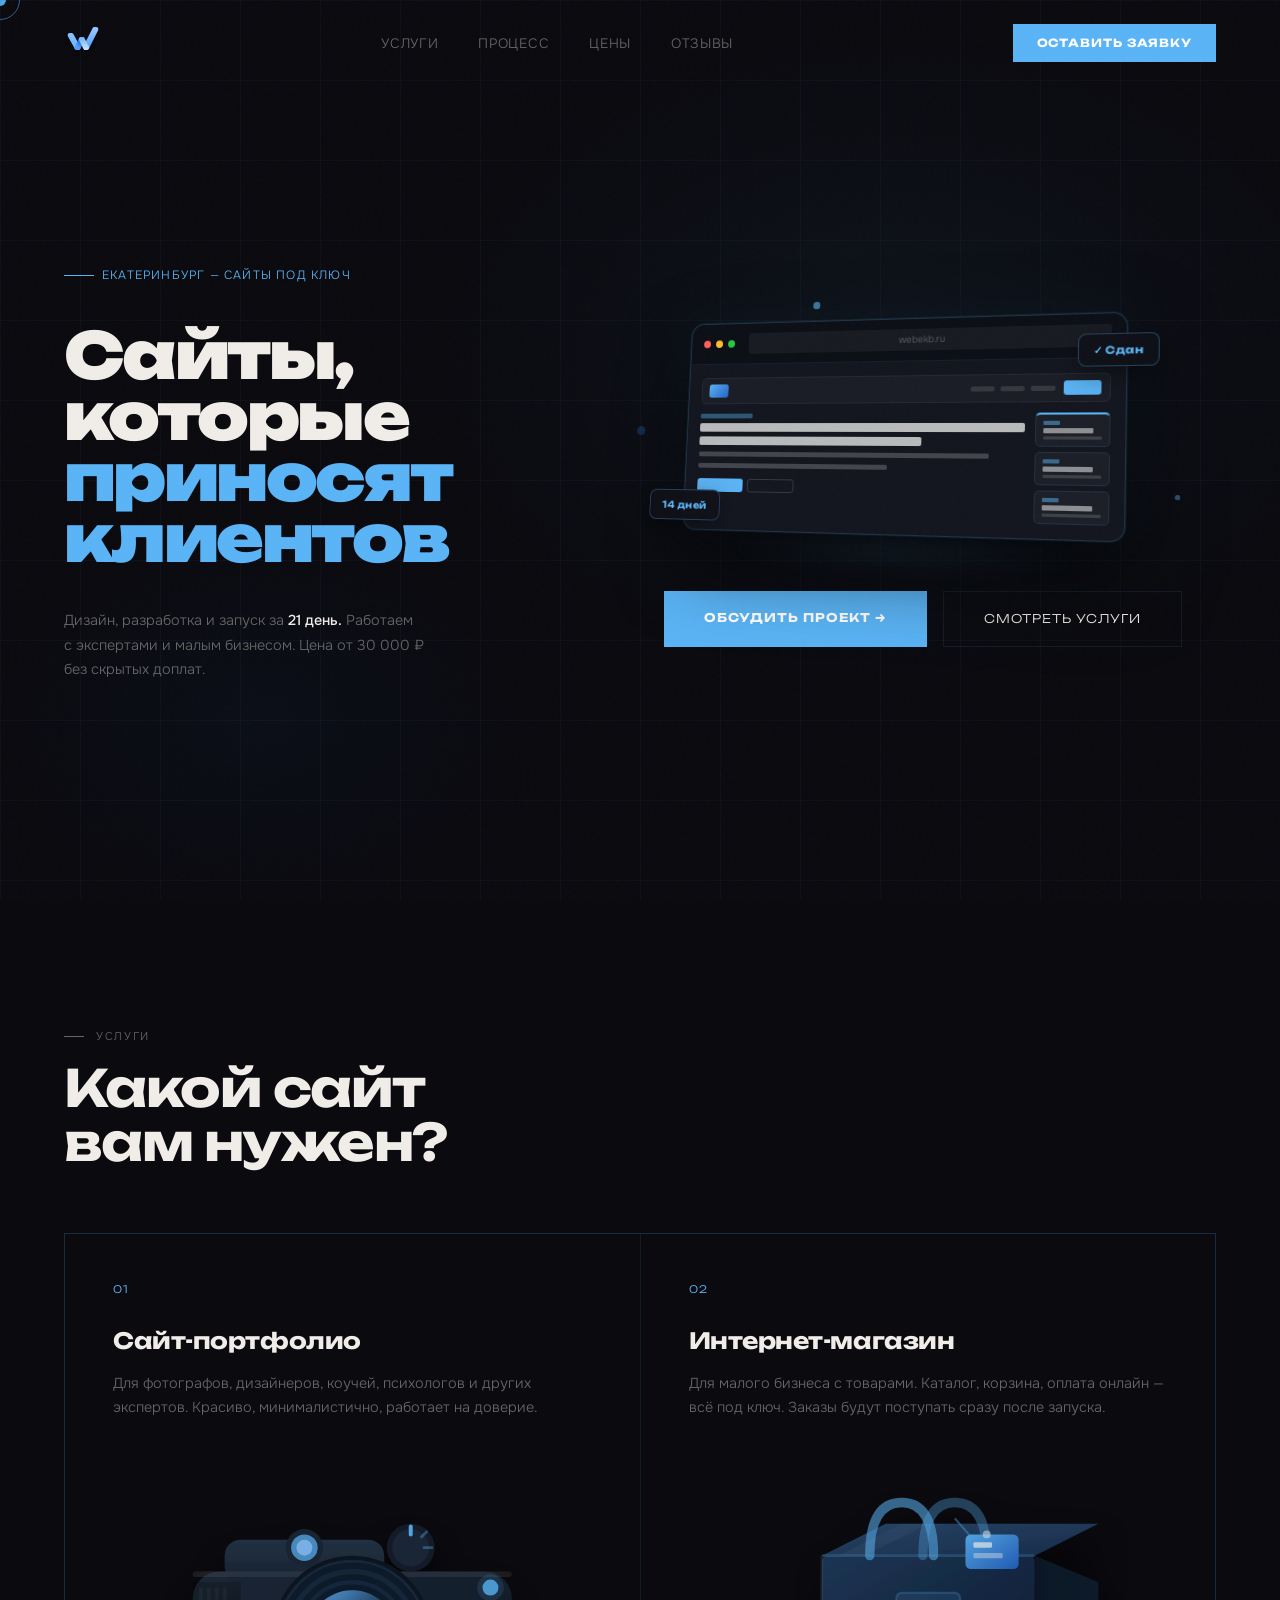
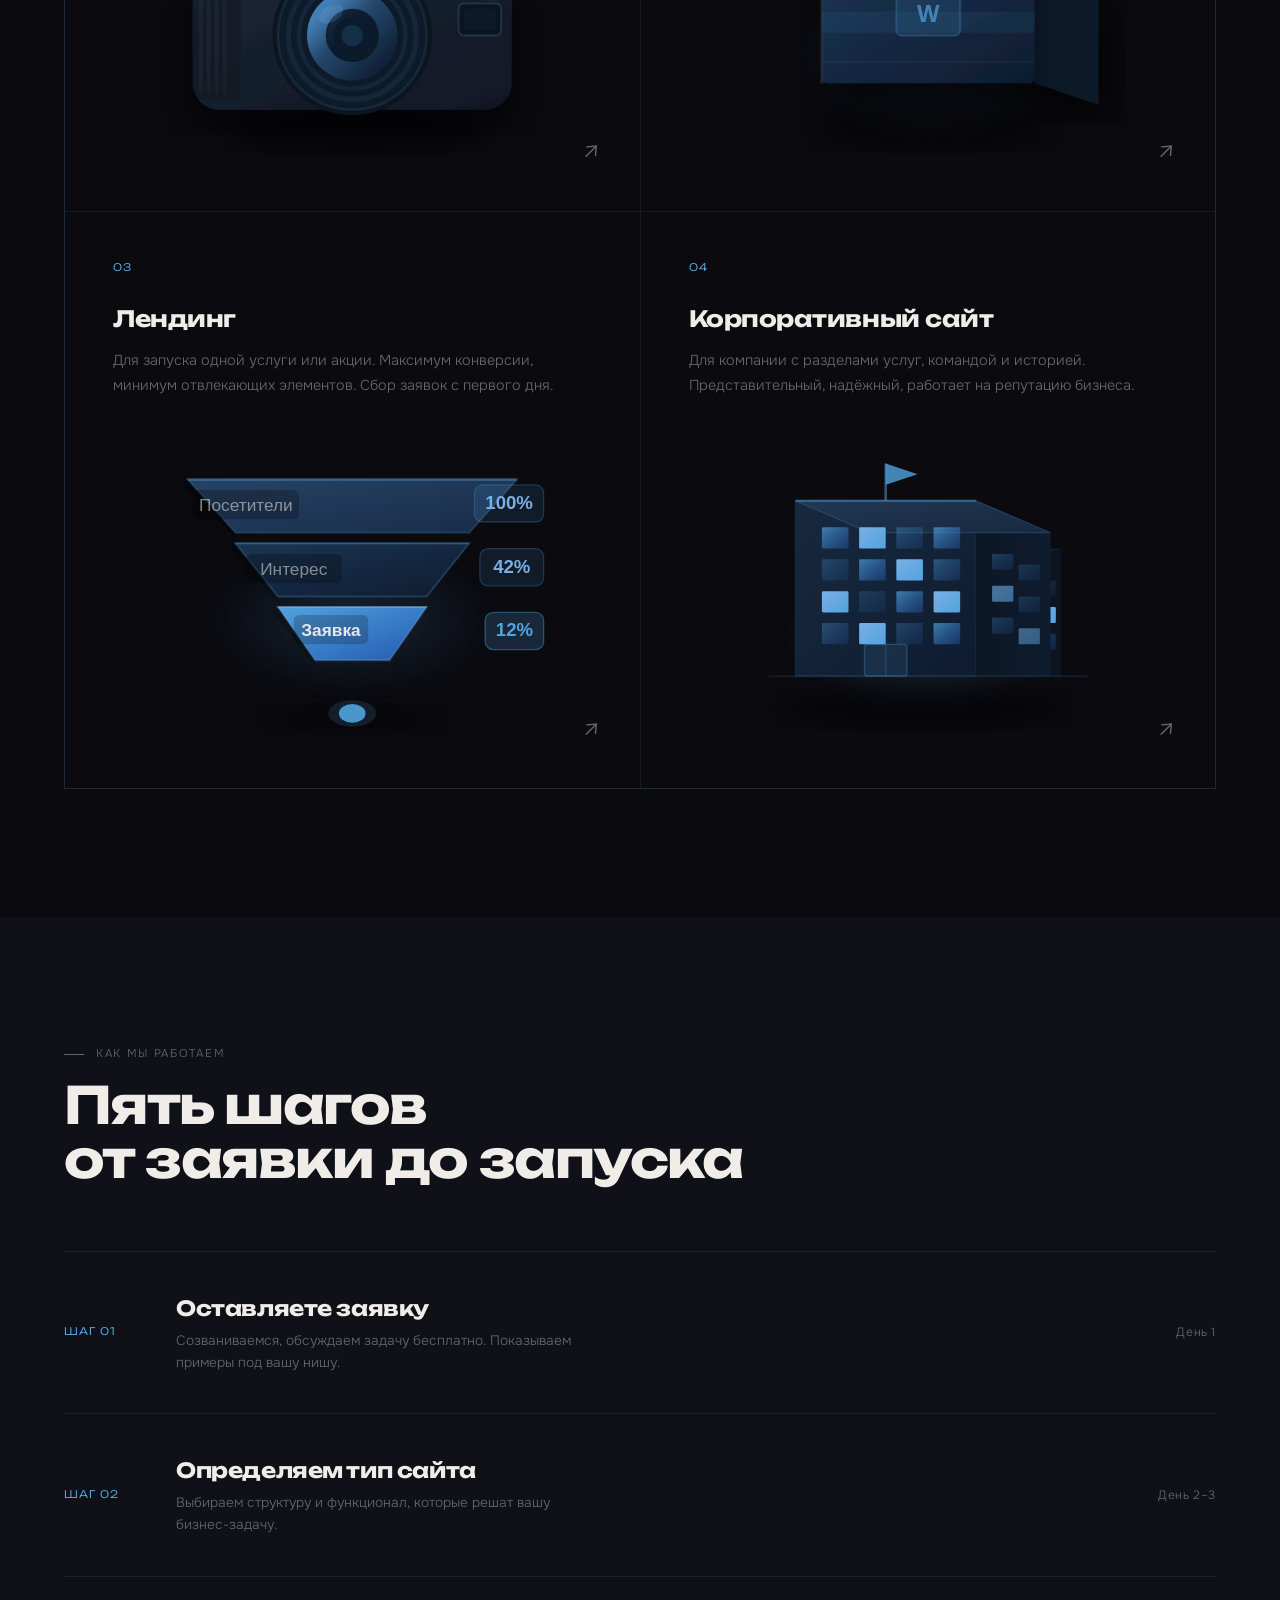
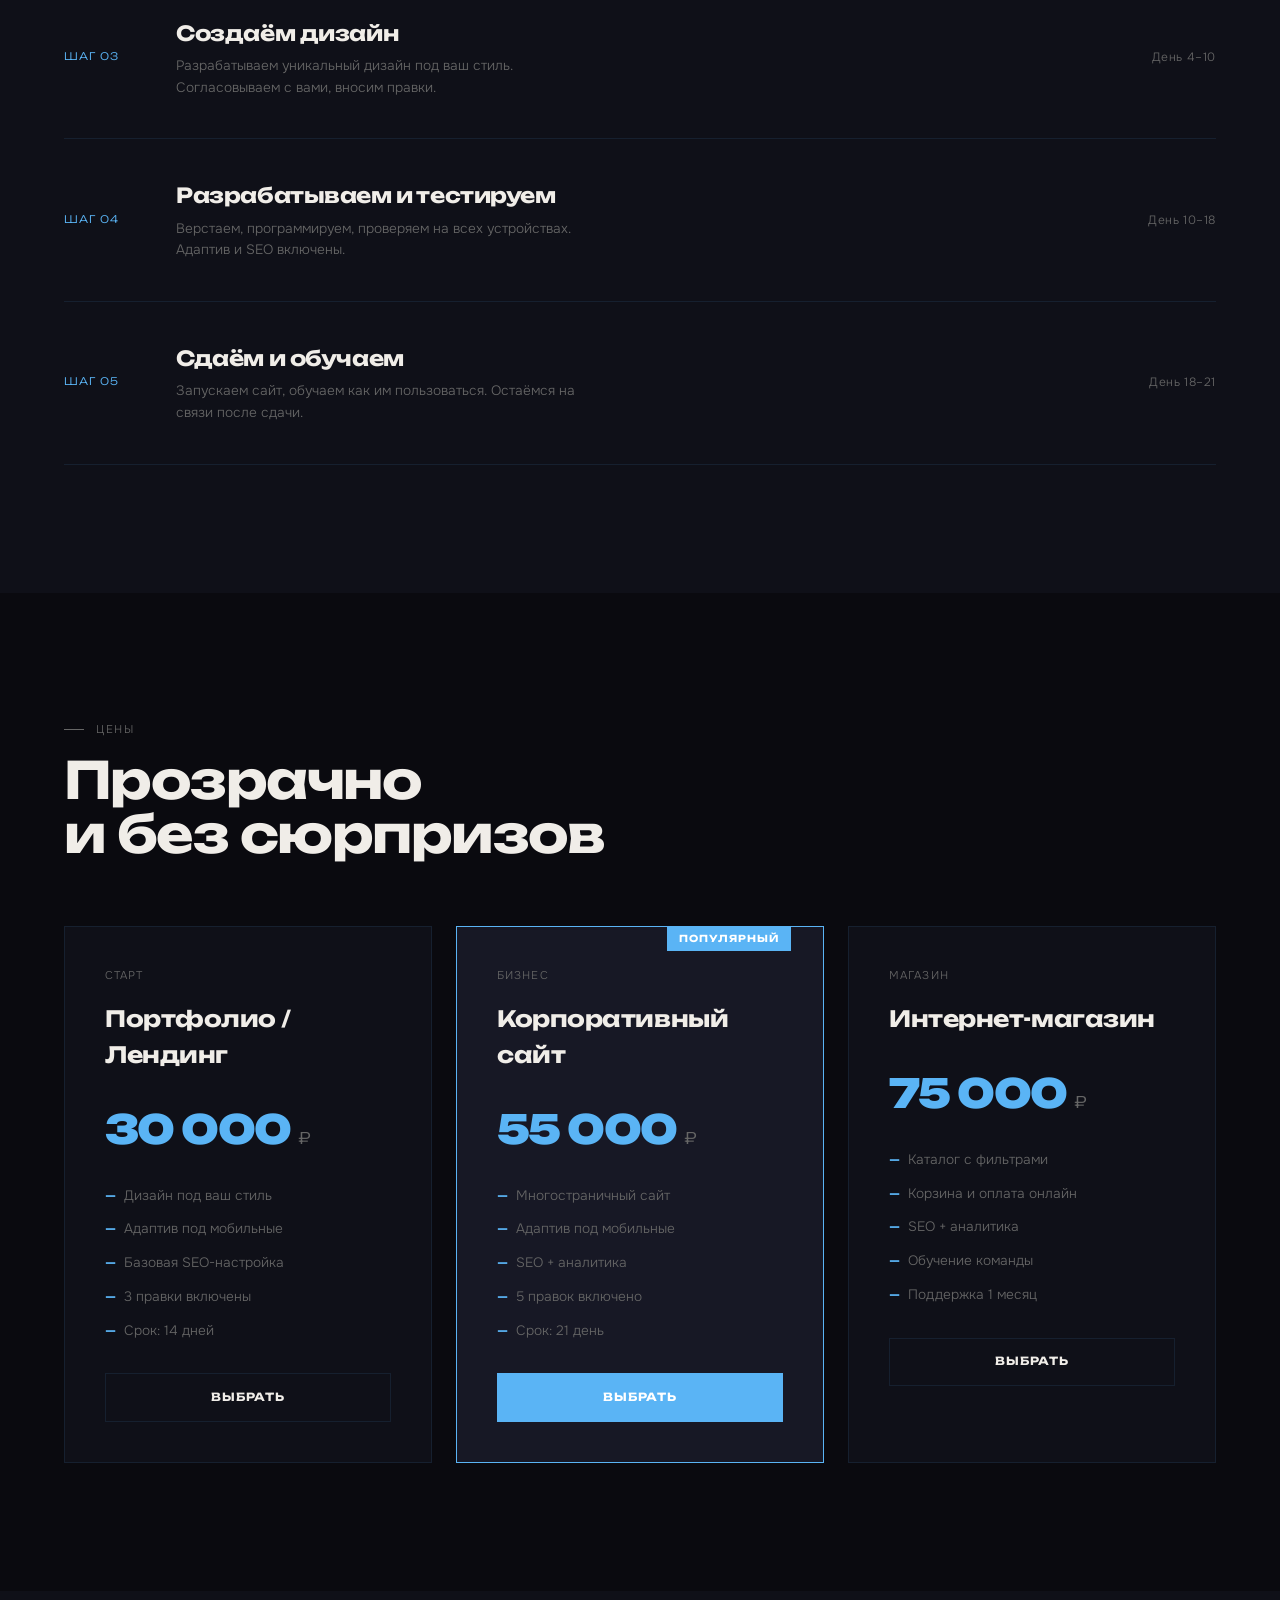
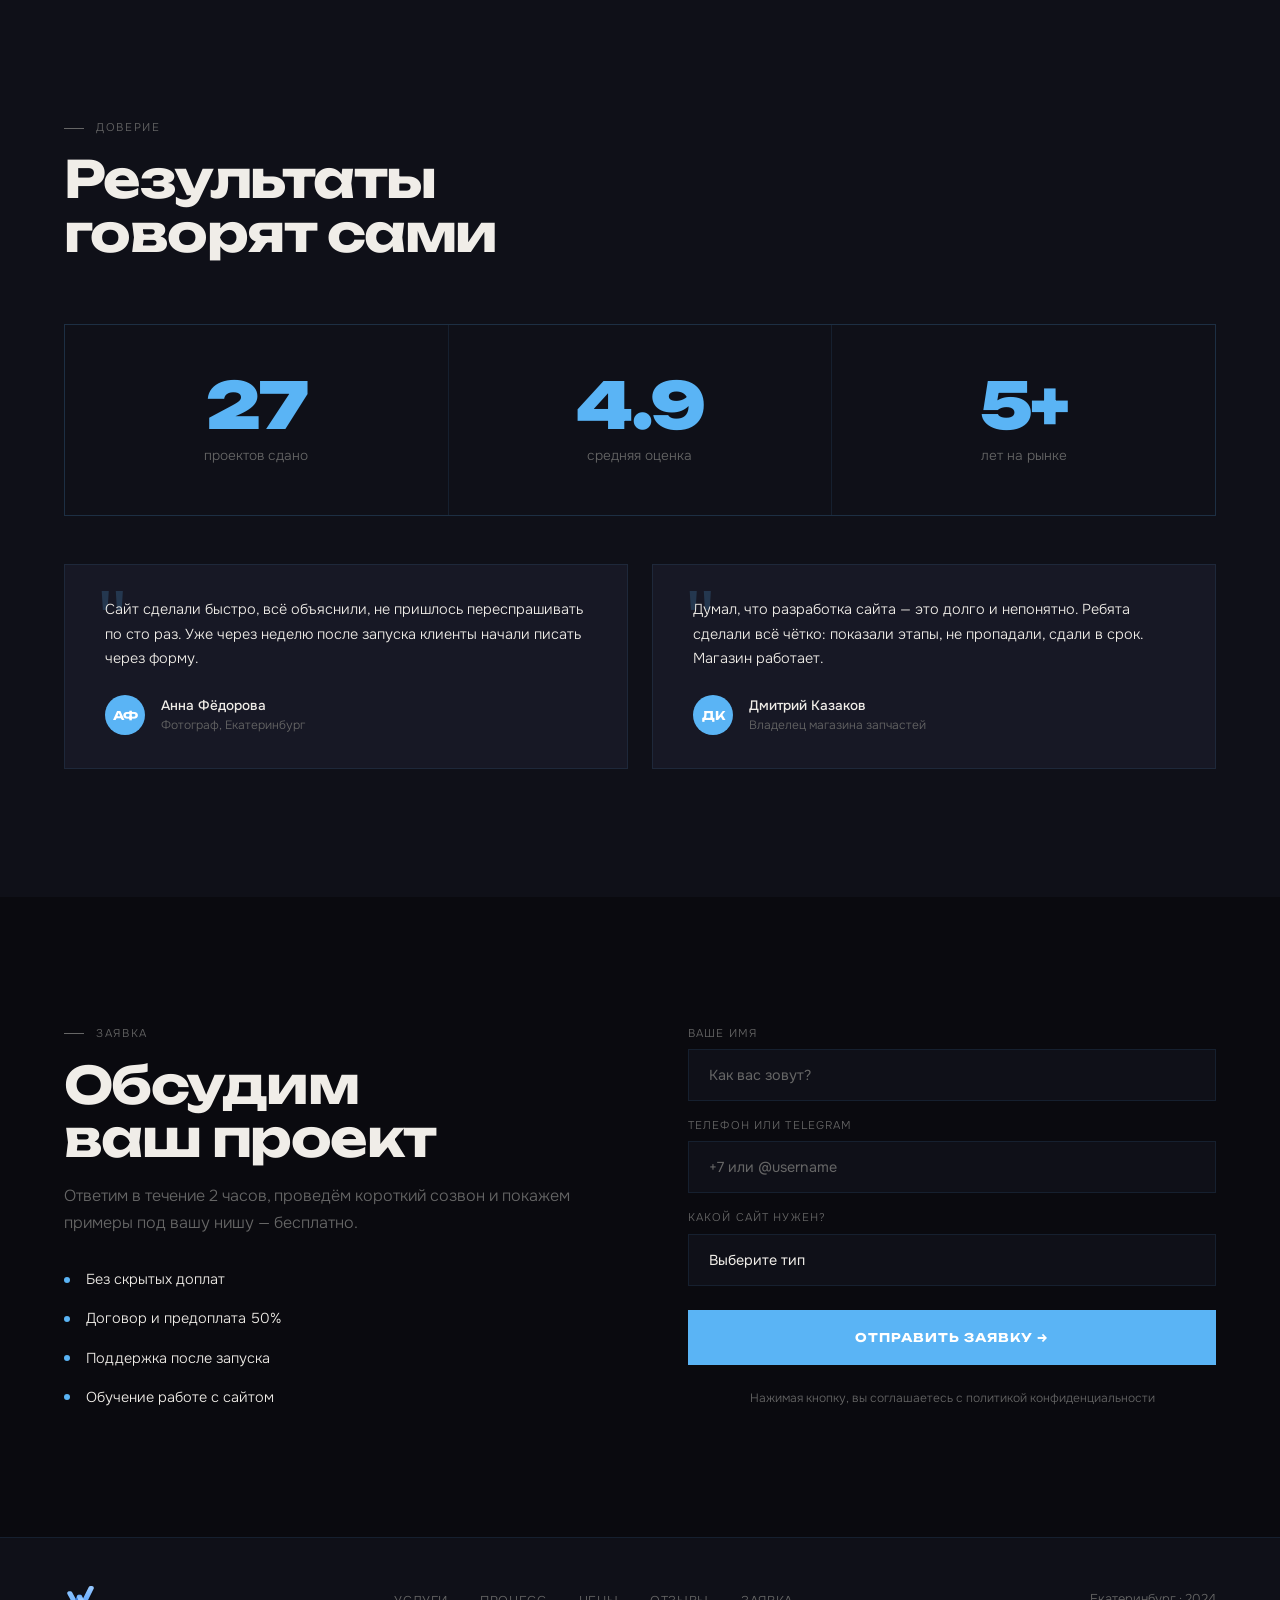
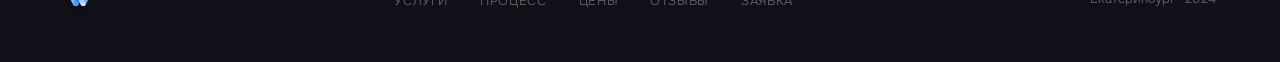
==== commit e44dda7e: "feat: 3D thematic illustrations for service cards" ====
--- a/index.html
+++ b/index.html
@@ -92,7 +92,7 @@
 <section class="services" id="services">
   <div class="section-label">Услуги</div>
   <h2 class="section-title reveal">Какой сайт<br>вам нужен?</h2>
-  <div class="services-grid reveal">
+    <div class="services-grid reveal">
     <div class="service-card">
       <div class="service-card-inner">
         <div class="service-num">01</div>
@@ -100,43 +100,67 @@
         <p class="service-desc">Для фотографов, дизайнеров, коучей, психологов и других экспертов. Красиво, минималистично, работает на доверие.</p>
         <div class="service-arrow">↗</div>
       </div>
-      <svg class="service-svg" viewBox="0 0 160 100" xmlns="http://www.w3.org/2000/svg">
-  <rect width="160" height="100" rx="8" fill="#0d0f17"/>
-  <!-- nav bar -->
-  <rect x="8" y="8" width="144" height="10" rx="3" fill="#13161f" stroke="rgba(90,180,245,0.15)" stroke-width="0.5"/>
-  <rect x="12" y="11" width="16" height="4" rx="1" fill="url(#pg1)"/>
-  <rect x="112" y="11" width="12" height="4" rx="1.5" fill="rgba(255,255,255,0.08)"/>
-  <rect x="127" y="11" width="12" height="4" rx="1.5" fill="rgba(255,255,255,0.08)"/>
-  <rect x="141" y="11" width="7" height="4" rx="1.5" fill="#5ab4f5"/>
-  <!-- photo grid -->
-  <rect x="8" y="22" width="44" height="32" rx="3" fill="#1a1e2e" stroke="rgba(90,180,245,0.2)" stroke-width="0.5"/>
-  <rect x="8" y="22" width="44" height="32" rx="3" fill="url(#pg2)" opacity="0.4"/>
-  <rect x="56" y="22" width="44" height="14" rx="3" fill="#1a1e2e" stroke="rgba(90,180,245,0.15)" stroke-width="0.5"/>
-  <rect x="56" y="22" width="44" height="14" rx="3" fill="url(#pg3)" opacity="0.3"/>
-  <rect x="104" y="22" width="48" height="14" rx="3" fill="#1a1e2e" stroke="rgba(90,180,245,0.15)" stroke-width="0.5"/>
-  <rect x="56" y="40" width="20" height="14" rx="3" fill="#1a1e2e" stroke="rgba(90,180,245,0.15)" stroke-width="0.5"/>
-  <rect x="80" y="40" width="20" height="14" rx="3" fill="#1a1e2e" stroke="rgba(90,180,245,0.2)" stroke-width="0.5"/>
-  <rect x="80" y="40" width="20" height="14" rx="3" fill="url(#pg2)" opacity="0.3"/>
-  <rect x="104" y="40" width="48" height="14" rx="3" fill="#1a1e2e" stroke="rgba(90,180,245,0.15)" stroke-width="0.5"/>
-  <!-- profile info -->
-  <circle cx="16" cy="72" r="8" fill="url(#pg1)"/>
-  <text x="16" y="75" text-anchor="middle" font-size="7" fill="white" font-family="sans-serif" font-weight="bold">A</text>
-  <rect x="28" y="67" width="40" height="4" rx="1.5" fill="rgba(255,255,255,0.6)"/>
-  <rect x="28" y="74" width="28" height="3" rx="1" fill="rgba(255,255,255,0.2)"/>
-  <rect x="100" y="68" width="52" height="6" rx="2" fill="#5ab4f5" opacity="0.9"/>
-  <text x="126" y="73" text-anchor="middle" font-size="5" fill="white" font-family="sans-serif" font-weight="bold">СВЯЗАТЬСЯ</text>
-  <!-- bottom tags -->
-  <rect x="8" y="84" width="28" height="9" rx="3" fill="rgba(90,180,245,0.1)" stroke="rgba(90,180,245,0.3)" stroke-width="0.5"/>
-  <text x="22" y="90" text-anchor="middle" font-size="5" fill="#5ab4f5" font-family="sans-serif">фото</text>
-  <rect x="40" y="84" width="28" height="9" rx="3" fill="rgba(90,180,245,0.1)" stroke="rgba(90,180,245,0.3)" stroke-width="0.5"/>
-  <text x="54" y="90" text-anchor="middle" font-size="5" fill="#5ab4f5" font-family="sans-serif">портфолио</text>
-  <rect x="72" y="84" width="24" height="9" rx="3" fill="rgba(90,180,245,0.1)" stroke="rgba(90,180,245,0.3)" stroke-width="0.5"/>
-  <text x="84" y="90" text-anchor="middle" font-size="5" fill="#5ab4f5" font-family="sans-serif">обо мне</text>
+      <svg class="service-svg" viewBox="0 0 180 120" xmlns="http://www.w3.org/2000/svg">
   <defs>
-    <linearGradient id="pg1" x1="0%" y1="0%" x2="100%" y2="100%"><stop offset="0%" stop-color="#5ab4f5"/><stop offset="100%" stop-color="#2563c4"/></linearGradient>
-    <linearGradient id="pg2" x1="0%" y1="0%" x2="100%" y2="100%"><stop offset="0%" stop-color="#5ab4f5"/><stop offset="100%" stop-color="#1152b5"/></linearGradient>
-    <linearGradient id="pg3" x1="0%" y1="0%" x2="100%" y2="100%"><stop offset="0%" stop-color="#93c6ff"/><stop offset="100%" stop-color="#4c9bfe"/></linearGradient>
+    <linearGradient id="s1bg" x1="0%" y1="0%" x2="100%" y2="100%"><stop offset="0%" stop-color="#0f1520"/><stop offset="100%" stop-color="#0a0d14"/></linearGradient>
+    <linearGradient id="s1body" x1="0%" y1="0%" x2="100%" y2="100%"><stop offset="0%" stop-color="#1e2a3a"/><stop offset="100%" stop-color="#111827"/></linearGradient>
+    <linearGradient id="s1lens" x1="20%" y1="20%" x2="80%" y2="80%"><stop offset="0%" stop-color="#3a7ab5"/><stop offset="40%" stop-color="#1a3a5c"/><stop offset="100%" stop-color="#0d1f35"/></linearGradient>
+    <linearGradient id="s1shine" x1="0%" y1="0%" x2="100%" y2="100%"><stop offset="0%" stop-color="#87c1fe" stop-opacity="0.6"/><stop offset="100%" stop-color="#5ab4f5" stop-opacity="0"/></linearGradient>
+    <linearGradient id="s1top" x1="0%" y1="0%" x2="0%" y2="100%"><stop offset="0%" stop-color="#253547"/><stop offset="100%" stop-color="#1a2535"/></linearGradient>
+    <radialGradient id="s1glow" cx="50%" cy="50%" r="50%"><stop offset="0%" stop-color="#5ab4f5" stop-opacity="0.15"/><stop offset="100%" stop-color="#5ab4f5" stop-opacity="0"/></radialGradient>
+    <filter id="s1blur"><feGaussianBlur stdDeviation="3"/></filter>
+    <filter id="s1shadow"><feDropShadow dx="0" dy="8" stdDeviation="6" flood-color="#000" flood-opacity="0.6"/></filter>
   </defs>
+  <!-- glow behind -->
+  <ellipse cx="90" cy="75" rx="55" ry="30" fill="url(#s1glow)" filter="url(#s1blur)"/>
+  <!-- camera body shadow -->
+  <ellipse cx="92" cy="108" rx="48" ry="8" fill="#000" opacity="0.5" filter="url(#s1blur)"/>
+  <!-- camera body -->
+  <g filter="url(#s1shadow)">
+    <rect x="30" y="48" width="120" height="52" rx="10" fill="url(#s1body)"/>
+    <!-- top ridge -->
+    <rect x="42" y="36" width="60" height="16" rx="6" fill="url(#s1top)"/>
+    <!-- body highlight top edge -->
+    <rect x="30" y="48" width="120" height="2" rx="1" fill="rgba(255,255,255,0.07)"/>
+    <!-- grip texture lines -->
+    <rect x="30" y="52" width="18" height="44" rx="0" fill="rgba(0,0,0,0.2)"/>
+    <line x1="33" y1="54" x2="33" y2="94" stroke="rgba(255,255,255,0.04)" stroke-width="1.5"/>
+    <line x1="36" y1="54" x2="36" y2="94" stroke="rgba(255,255,255,0.04)" stroke-width="1.5"/>
+    <line x1="39" y1="54" x2="39" y2="94" stroke="rgba(255,255,255,0.04)" stroke-width="1.5"/>
+    <line x1="42" y1="54" x2="42" y2="94" stroke="rgba(255,255,255,0.04)" stroke-width="1.5"/>
+    <!-- shutter button -->
+    <circle cx="72" cy="39" r="7" fill="#1a2535"/>
+    <circle cx="72" cy="39" r="5" fill="#5ab4f5" opacity="0.8"/>
+    <circle cx="72" cy="39" r="3" fill="#87c1fe"/>
+    <!-- mode dial -->
+    <circle cx="112" cy="39" r="9" fill="#131e2c"/>
+    <circle cx="112" cy="39" r="7" fill="#1a2a3a"/>
+    <line x1="112" y1="31" x2="112" y2="34" stroke="#5ab4f5" stroke-width="1.5" stroke-linecap="round"/>
+    <line x1="118" y1="33" x2="116" y2="35" stroke="rgba(90,180,245,0.4)" stroke-width="1" stroke-linecap="round"/>
+    <line x1="120" y1="39" x2="117" y2="39" stroke="rgba(90,180,245,0.4)" stroke-width="1" stroke-linecap="round"/>
+    <!-- lens barrel outer -->
+    <circle cx="90" cy="72" r="30" fill="#0d1520"/>
+    <circle cx="90" cy="72" r="28" fill="#111d2e" stroke="rgba(90,180,245,0.12)" stroke-width="1"/>
+    <!-- lens rings -->
+    <circle cx="90" cy="72" r="24" fill="none" stroke="rgba(90,180,245,0.08)" stroke-width="2"/>
+    <circle cx="90" cy="72" r="20" fill="none" stroke="rgba(90,180,245,0.1)" stroke-width="1.5"/>
+    <!-- lens glass -->
+    <circle cx="90" cy="72" r="17" fill="url(#s1lens)"/>
+    <circle cx="90" cy="72" r="17" fill="url(#s1shine)" opacity="0.5"/>
+    <!-- lens inner reflection -->
+    <circle cx="90" cy="72" r="10" fill="#0a1525" opacity="0.8"/>
+    <circle cx="90" cy="72" r="7" fill="#0d1e30"/>
+    <!-- aperture blades hint -->
+    <circle cx="90" cy="72" r="4" fill="rgba(90,180,245,0.15)"/>
+    <!-- shine reflection -->
+    <ellipse cx="82" cy="64" rx="5" ry="3" fill="rgba(135,193,254,0.2)" transform="rotate(-30 82 64)"/>
+    <!-- small dot indicator -->
+    <circle cx="142" cy="54" r="3" fill="#5ab4f5" opacity="0.9"/>
+    <circle cx="142" cy="54" r="5" fill="#5ab4f5" opacity="0.15"/>
+    <!-- viewfinder -->
+    <rect x="130" y="60" width="16" height="12" rx="2" fill="#0d1520" stroke="rgba(90,180,245,0.2)" stroke-width="0.75"/>
+    <rect x="132" y="62" width="12" height="8" rx="1" fill="rgba(90,180,245,0.05)"/>
+  </g>
 </svg>
     </div>
     <div class="service-card">
@@ -146,64 +170,48 @@
         <p class="service-desc">Для малого бизнеса с товарами. Каталог, корзина, оплата онлайн — всё под ключ. Заказы будут поступать сразу после запуска.</p>
         <div class="service-arrow">↗</div>
       </div>
-      <svg class="service-svg" viewBox="0 0 160 100" xmlns="http://www.w3.org/2000/svg">
-  <rect width="160" height="100" rx="8" fill="#0d0f17"/>
-  <!-- top bar with cart -->
-  <rect x="8" y="8" width="144" height="10" rx="3" fill="#13161f" stroke="rgba(90,180,245,0.15)" stroke-width="0.5"/>
-  <rect x="12" y="11" width="18" height="4" rx="1" fill="url(#sg1)"/>
-  <rect x="90" y="10" width="28" height="6" rx="2" fill="rgba(255,255,255,0.04)" stroke="rgba(255,255,255,0.08)" stroke-width="0.5"/>
-  <rect x="92" y="12" width="16" height="2" rx="1" fill="rgba(255,255,255,0.15)"/>
-  <!-- cart icon -->
-  <path d="M128 11 l2 0 l1.5 4 l5 0" stroke="#5ab4f5" stroke-width="1" fill="none" stroke-linecap="round"/>
-  <circle cx="131" cy="16" r="1" fill="#5ab4f5"/>
-  <circle cx="134" cy="16" r="1" fill="#5ab4f5"/>
-  <circle cx="137" cy="13.5" r="2.5" fill="#5ab4f5"/>
-  <text x="137" y="14.8" text-anchor="middle" font-size="3.5" fill="white" font-family="sans-serif" font-weight="bold">3</text>
-  <!-- product cards 2x2 -->
-  <rect x="8" y="22" width="32" height="36" rx="3" fill="#13161f" stroke="rgba(90,180,245,0.2)" stroke-width="0.5"/>
-  <rect x="8" y="22" width="32" height="20" rx="3" fill="url(#sg2)" opacity="0.35"/>
-  <rect x="10" y="44" width="20" height="3" rx="1" fill="rgba(255,255,255,0.5)"/>
-  <rect x="10" y="49" width="14" height="3" rx="1" fill="#5ab4f5" opacity="0.8"/>
-  <rect x="10" y="54" width="28" height="3" rx="2" fill="#5ab4f5"/>
-
-  <rect x="44" y="22" width="32" height="36" rx="3" fill="#13161f" stroke="rgba(90,180,245,0.15)" stroke-width="0.5"/>
-  <rect x="44" y="22" width="32" height="20" rx="3" fill="url(#sg3)" opacity="0.25"/>
-  <rect x="46" y="44" width="20" height="3" rx="1" fill="rgba(255,255,255,0.5)"/>
-  <rect x="46" y="49" width="14" height="3" rx="1" fill="#5ab4f5" opacity="0.8"/>
-  <rect x="46" y="54" width="28" height="3" rx="2" fill="rgba(90,180,245,0.3)" stroke="#5ab4f5" stroke-width="0.5"/>
-
-  <rect x="80" y="22" width="32" height="36" rx="3" fill="#13161f" stroke="rgba(90,180,245,0.2)" stroke-width="0.5"/>
-  <rect x="80" y="22" width="32" height="20" rx="3" fill="url(#sg2)" opacity="0.2"/>
-  <rect x="82" y="44" width="20" height="3" rx="1" fill="rgba(255,255,255,0.5)"/>
-  <rect x="82" y="49" width="14" height="3" rx="1" fill="#5ab4f5" opacity="0.8"/>
-  <rect x="82" y="54" width="28" height="3" rx="2" fill="#5ab4f5"/>
-
-  <rect x="116" y="22" width="36" height="60" rx="3" fill="#13161f" stroke="rgba(90,180,245,0.25)" stroke-width="0.5"/>
-  <text x="134" y="30" text-anchor="middle" font-size="5" fill="#5ab4f5" font-family="sans-serif" font-weight="bold">КОРЗИНА</text>
-  <rect x="120" y="34" width="28" height="4" rx="1.5" fill="rgba(255,255,255,0.08)"/>
-  <rect x="120" y="34" width="18" height="4" rx="1.5" fill="rgba(255,255,255,0.15)"/>
-  <rect x="120" y="41" width="28" height="4" rx="1.5" fill="rgba(255,255,255,0.08)"/>
-  <rect x="120" y="41" width="22" height="4" rx="1.5" fill="rgba(255,255,255,0.1)"/>
-  <rect x="120" y="48" width="28" height="4" rx="1.5" fill="rgba(255,255,255,0.08)"/>
-  <line x1="120" y1="57" x2="148" y2="57" stroke="rgba(90,180,245,0.2)" stroke-width="0.5"/>
-  <rect x="120" y="61" width="28" height="5" rx="2" fill="#5ab4f5"/>
-  <text x="134" y="65.5" text-anchor="middle" font-size="4" fill="white" font-family="sans-serif" font-weight="bold">ОПЛАТИТЬ</text>
-  <!-- filter bar -->
-  <rect x="8" y="62" width="100" height="8" rx="2" fill="rgba(255,255,255,0.03)" stroke="rgba(90,180,245,0.1)" stroke-width="0.5"/>
-  <rect x="10" y="64" width="16" height="4" rx="1.5" fill="rgba(90,180,245,0.3)"/>
-  <rect x="30" y="64" width="16" height="4" rx="1.5" fill="rgba(255,255,255,0.08)"/>
-  <rect x="50" y="64" width="16" height="4" rx="1.5" fill="rgba(255,255,255,0.08)"/>
-  <rect x="70" y="64" width="16" height="4" rx="1.5" fill="rgba(255,255,255,0.08)"/>
-  <!-- pagination -->
-  <rect x="8" y="74" width="8" height="8" rx="2" fill="rgba(90,180,245,0.15)" stroke="rgba(90,180,245,0.3)" stroke-width="0.5"/>
-  <rect x="18" y="74" width="8" height="8" rx="2" fill="#5ab4f5"/>
-  <rect x="28" y="74" width="8" height="8" rx="2" fill="rgba(90,180,245,0.15)" stroke="rgba(90,180,245,0.3)" stroke-width="0.5"/>
-  <rect x="38" y="74" width="8" height="8" rx="2" fill="rgba(90,180,245,0.15)" stroke="rgba(90,180,245,0.3)" stroke-width="0.5"/>
+      <svg class="service-svg" viewBox="0 0 180 120" xmlns="http://www.w3.org/2000/svg">
   <defs>
-    <linearGradient id="sg1" x1="0%" y1="0%" x2="100%" y2="100%"><stop offset="0%" stop-color="#5ab4f5"/><stop offset="100%" stop-color="#2563c4"/></linearGradient>
-    <linearGradient id="sg2" x1="0%" y1="0%" x2="100%" y2="100%"><stop offset="0%" stop-color="#5ab4f5"/><stop offset="100%" stop-color="#1152b5"/></linearGradient>
-    <linearGradient id="sg3" x1="0%" y1="100%" x2="100%" y2="0%"><stop offset="0%" stop-color="#2563c4"/><stop offset="100%" stop-color="#93c6ff"/></linearGradient>
+    <linearGradient id="s2front" x1="0%" y1="0%" x2="100%" y2="100%"><stop offset="0%" stop-color="#1e3a5c"/><stop offset="100%" stop-color="#0f1e33"/></linearGradient>
+    <linearGradient id="s2side" x1="0%" y1="0%" x2="100%" y2="0%"><stop offset="0%" stop-color="#0d1928"/><stop offset="100%" stop-color="#111d2e"/></linearGradient>
+    <linearGradient id="s2top" x1="0%" y1="0%" x2="100%" y2="100%"><stop offset="0%" stop-color="#2a4a6e"/><stop offset="100%" stop-color="#1a3050"/></linearGradient>
+    <linearGradient id="s2tag" x1="0%" y1="0%" x2="100%" y2="100%"><stop offset="0%" stop-color="#5ab4f5"/><stop offset="100%" stop-color="#2563c4"/></linearGradient>
+    <radialGradient id="s2glow" cx="50%" cy="60%" r="50%"><stop offset="0%" stop-color="#5ab4f5" stop-opacity="0.12"/><stop offset="100%" stop-color="#5ab4f5" stop-opacity="0"/></radialGradient>
+    <filter id="s2blur"><feGaussianBlur stdDeviation="4"/></filter>
+    <filter id="s2shadow"><feDropShadow dx="4" dy="10" stdDeviation="8" flood-color="#000" flood-opacity="0.7"/></filter>
   </defs>
+  <ellipse cx="92" cy="108" rx="44" ry="7" fill="#000" opacity="0.45" filter="url(#s2blur)"/>
+  <ellipse cx="92" cy="72" rx="52" ry="35" fill="url(#s2glow)" filter="url(#s2blur)"/>
+  <g filter="url(#s2shadow)">
+    <!-- side face (right) -->
+    <polygon points="130,42 154,52 154,98 130,90" fill="url(#s2side)"/>
+    <!-- front face -->
+    <rect x="50" y="42" width="80" height="48" rx="2" fill="url(#s2front)"/>
+    <!-- top face -->
+    <polygon points="50,42 74,30 154,30 130,42" fill="url(#s2top)"/>
+    <!-- front highlight edge -->
+    <line x1="50" y1="42" x2="130" y2="42" stroke="rgba(90,180,245,0.25)" stroke-width="1"/>
+    <line x1="50" y1="42" x2="50" y2="90" stroke="rgba(255,255,255,0.06)" stroke-width="1"/>
+    <!-- handle left -->
+    <path d="M68 42 Q68 22 80 22 Q92 22 92 42" fill="none" stroke="rgba(90,180,245,0.6)" stroke-width="3.5" stroke-linecap="round"/>
+    <!-- handle right -->
+    <path d="M88 42 Q88 22 100 22 Q112 22 112 42" fill="none" stroke="rgba(90,180,245,0.35)" stroke-width="3.5" stroke-linecap="round"/>
+    <!-- brand stripe on front -->
+    <rect x="50" y="63" width="80" height="8" fill="rgba(90,180,245,0.08)"/>
+    <!-- logo on bag -->
+    <rect x="78" y="56" width="24" height="16" rx="2" fill="rgba(90,180,245,0.12)" stroke="rgba(90,180,245,0.25)" stroke-width="0.75"/>
+    <text x="90" y="67" text-anchor="middle" font-size="9" fill="rgba(90,180,245,0.7)" font-family="sans-serif" font-weight="bold">W</text>
+    <!-- price tag hanging from handle -->
+    <line x1="100" y1="28" x2="107" y2="36" stroke="rgba(90,180,245,0.4)" stroke-width="0.75"/>
+    <rect x="104" y="34" width="20" height="13" rx="2" fill="url(#s2tag)"/>
+    <rect x="107" y="37" width="7" height="2" rx="0.5" fill="rgba(255,255,255,0.7)"/>
+    <rect x="107" y="41" width="11" height="2" rx="0.5" fill="rgba(255,255,255,0.4)"/>
+    <circle cx="112" cy="34" r="1.5" fill="rgba(255,255,255,0.5)"/>
+    <!-- front bottom fold line -->
+    <line x1="50" y1="82" x2="130" y2="82" stroke="rgba(255,255,255,0.04)" stroke-width="0.75"/>
+    <!-- shimmer on top face -->
+    <polygon points="56,42 80,30 90,30 66,42" fill="rgba(255,255,255,0.04)"/>
+  </g>
 </svg>
     </div>
     <div class="service-card">
@@ -213,41 +221,51 @@
         <p class="service-desc">Для запуска одной услуги или акции. Максимум конверсии, минимум отвлекающих элементов. Сбор заявок с первого дня.</p>
         <div class="service-arrow">↗</div>
       </div>
-      <svg class="service-svg" viewBox="0 0 160 100" xmlns="http://www.w3.org/2000/svg">
-  <rect width="160" height="100" rx="8" fill="#0d0f17"/>
-  <!-- hero block -->
-  <rect x="8" y="8" width="144" height="48" rx="4" fill="#13161f" stroke="rgba(90,180,245,0.15)" stroke-width="0.5"/>
-  <rect x="8" y="8" width="144" height="48" rx="4" fill="url(#lg1)" opacity="0.06"/>
-  <!-- headline lines -->
-  <rect x="20" y="17" width="80" height="7" rx="2" fill="rgba(255,255,255,0.7)"/>
-  <rect x="20" y="27" width="60" height="7" rx="2" fill="rgba(255,255,255,0.7)"/>
-  <rect x="20" y="37" width="70" height="5" rx="1.5" fill="rgba(255,255,255,0.2)"/>
-  <rect x="20" y="44" width="50" height="5" rx="1.5" fill="rgba(255,255,255,0.15)"/>
-  <!-- big CTA -->
-  <rect x="104" y="17" width="38" height="34" rx="4" fill="url(#lg2)"/>
-  <text x="123" y="31" text-anchor="middle" font-size="5.5" fill="white" font-family="sans-serif" font-weight="bold">ОСТАВИТЬ</text>
-  <text x="123" y="39" text-anchor="middle" font-size="5.5" fill="white" font-family="sans-serif" font-weight="bold">ЗАЯВКУ</text>
-  <path d="M116 44 l14 0 l-4 -3 M130 44 l-4 3" stroke="white" stroke-width="1" fill="none" stroke-linecap="round" opacity="0.6"/>
-  <!-- stats row -->
-  <rect x="8" y="60" width="44" height="16" rx="3" fill="#13161f" stroke="rgba(90,180,245,0.2)" stroke-width="0.5"/>
-  <text x="30" y="68" text-anchor="middle" font-size="7" fill="#5ab4f5" font-family="sans-serif" font-weight="bold">98%</text>
-  <text x="30" y="73" text-anchor="middle" font-size="3.5" fill="rgba(255,255,255,0.35)" font-family="sans-serif">конверсия</text>
-  <rect x="58" y="60" width="44" height="16" rx="3" fill="#13161f" stroke="rgba(90,180,245,0.2)" stroke-width="0.5"/>
-  <text x="80" y="68" text-anchor="middle" font-size="7" fill="#5ab4f5" font-family="sans-serif" font-weight="bold">1 день</text>
-  <text x="80" y="73" text-anchor="middle" font-size="3.5" fill="rgba(255,255,255,0.35)" font-family="sans-serif">до заявок</text>
-  <rect x="108" y="60" width="44" height="16" rx="3" fill="#13161f" stroke="rgba(90,180,245,0.2)" stroke-width="0.5"/>
-  <text x="130" y="68" text-anchor="middle" font-size="7" fill="#5ab4f5" font-family="sans-serif" font-weight="bold">×3</text>
-  <text x="130" y="73" text-anchor="middle" font-size="3.5" fill="rgba(255,255,255,0.35)" font-family="sans-serif">рост заявок</text>
-  <!-- progress bar -->
-  <rect x="8" y="80" width="144" height="4" rx="2" fill="rgba(255,255,255,0.05)"/>
-  <rect x="8" y="80" width="110" height="4" rx="2" fill="url(#lg2)"/>
-  <circle cx="118" cy="82" r="4" fill="#5ab4f5" stroke="#0d0f17" stroke-width="1.5"/>
-  <rect x="8" y="88" width="30" height="3" rx="1" fill="rgba(255,255,255,0.15)"/>
-  <rect x="118" y="88" width="34" height="3" rx="1" fill="rgba(90,180,245,0.4)"/>
+      <svg class="service-svg" viewBox="0 0 180 120" xmlns="http://www.w3.org/2000/svg">
   <defs>
-    <linearGradient id="lg1" x1="0%" y1="0%" x2="100%" y2="100%"><stop offset="0%" stop-color="#5ab4f5"/><stop offset="100%" stop-color="#2563c4"/></linearGradient>
-    <linearGradient id="lg2" x1="0%" y1="0%" x2="100%" y2="100%"><stop offset="0%" stop-color="#5ab4f5"/><stop offset="100%" stop-color="#1152b5"/></linearGradient>
+    <linearGradient id="s3f1" x1="0%" y1="0%" x2="100%" y2="100%"><stop offset="0%" stop-color="#2a4a6e"/><stop offset="100%" stop-color="#1a3050"/></linearGradient>
+    <linearGradient id="s3f2" x1="0%" y1="0%" x2="100%" y2="100%"><stop offset="0%" stop-color="#1e3a5c"/><stop offset="100%" stop-color="#0f1e33"/></linearGradient>
+    <linearGradient id="s3f3" x1="0%" y1="0%" x2="100%" y2="100%"><stop offset="0%" stop-color="#5ab4f5"/><stop offset="100%" stop-color="#2563c4"/></linearGradient>
+    <linearGradient id="s3drop" x1="0%" y1="0%" x2="0%" y2="100%"><stop offset="0%" stop-color="#5ab4f5"/><stop offset="100%" stop-color="#87c1fe" stop-opacity="0"/></linearGradient>
+    <radialGradient id="s3glow" cx="50%" cy="50%" r="50%"><stop offset="0%" stop-color="#5ab4f5" stop-opacity="0.18"/><stop offset="100%" stop-color="#5ab4f5" stop-opacity="0"/></radialGradient>
+    <filter id="s3blur"><feGaussianBlur stdDeviation="5"/></filter>
+    <filter id="s3shadow"><feDropShadow dx="0" dy="6" stdDeviation="6" flood-color="#000" flood-opacity="0.5"/></filter>
   </defs>
+  <ellipse cx="90" cy="75" rx="55" ry="28" fill="url(#s3glow)" filter="url(#s3blur)"/>
+  <ellipse cx="90" cy="112" rx="30" ry="5" fill="#000" opacity="0.4" filter="url(#s3blur)"/>
+  <g filter="url(s3shadow)">
+    <!-- level 1 — wide, visitors -->
+    <path d="M28,22 L152,22 L134,42 L46,42 Z" fill="url(#s3f1)" stroke="rgba(90,180,245,0.2)" stroke-width="0.75"/>
+    <path d="M28,22 L46,42 L46,44 L26,24 Z" fill="rgba(0,0,0,0.25)"/>
+    <!-- level 2 — medium, interested -->
+    <path d="M46,46 L134,46 L118,66 L62,66 Z" fill="url(#s3f2)" stroke="rgba(90,180,245,0.25)" stroke-width="0.75"/>
+    <path d="M46,46 L62,66 L62,68 L44,48 Z" fill="rgba(0,0,0,0.2)"/>
+    <!-- level 3 — narrow, buyers -->
+    <path d="M62,70 L118,70 L104,90 L76,90 Z" fill="url(#s3f3)" stroke="rgba(135,193,254,0.3)" stroke-width="0.75"/>
+    <path d="M62,70 L76,90 L76,92 L60,72 Z" fill="rgba(0,0,0,0.2)"/>
+    <!-- drop falling from funnel -->
+    <path d="M90,90 Q90,102 90,108" stroke="url(#s3drop)" stroke-width="3" stroke-linecap="round"/>
+    <ellipse cx="90" cy="110" rx="5" ry="3.5" fill="#5ab4f5" opacity="0.9"/>
+    <ellipse cx="90" cy="110" rx="9" ry="5" fill="#5ab4f5" opacity="0.15"/>
+    <!-- highlights on top face edges -->
+    <line x1="28" y1="22" x2="152" y2="22" stroke="rgba(90,180,245,0.35)" stroke-width="1"/>
+    <line x1="46" y1="46" x2="134" y2="46" stroke="rgba(90,180,245,0.25)" stroke-width="0.75"/>
+    <line x1="62" y1="70" x2="118" y2="70" stroke="rgba(135,193,254,0.45)" stroke-width="0.75"/>
+    <!-- labels -->
+    <rect x="30" y="26" width="40" height="11" rx="2" fill="rgba(0,0,0,0.25)"/>
+    <text x="50" y="34" text-anchor="middle" font-size="6.5" fill="rgba(255,255,255,0.55)" font-family="sans-serif">Посетители</text>
+    <rect x="50" y="50" width="36" height="11" rx="2" fill="rgba(0,0,0,0.25)"/>
+    <text x="68" y="58" text-anchor="middle" font-size="6.5" fill="rgba(255,255,255,0.55)" font-family="sans-serif">Интерес</text>
+    <rect x="68" y="73" width="28" height="11" rx="2" fill="rgba(0,0,0,0.2)"/>
+    <text x="82" y="81" text-anchor="middle" font-size="6.5" fill="white" font-family="sans-serif" font-weight="bold">Заявка</text>
+    <!-- % badges -->
+    <rect x="136" y="24" width="26" height="14" rx="3" fill="rgba(90,180,245,0.12)" stroke="rgba(90,180,245,0.25)" stroke-width="0.5"/>
+    <text x="149" y="33" text-anchor="middle" font-size="7" fill="#87c1fe" font-family="sans-serif" font-weight="bold">100%</text>
+    <rect x="138" y="48" width="24" height="14" rx="3" fill="rgba(90,180,245,0.12)" stroke="rgba(90,180,245,0.25)" stroke-width="0.5"/>
+    <text x="150" y="57" text-anchor="middle" font-size="7" fill="#87c1fe" font-family="sans-serif" font-weight="bold">42%</text>
+    <rect x="140" y="72" width="22" height="14" rx="3" fill="rgba(90,180,245,0.2)" stroke="rgba(90,180,245,0.4)" stroke-width="0.5"/>
+    <text x="151" y="81" text-anchor="middle" font-size="7" fill="#5ab4f5" font-family="sans-serif" font-weight="bold">12%</text>
+  </g>
 </svg>
     </div>
     <div class="service-card">
@@ -257,67 +275,70 @@
         <p class="service-desc">Для компании с разделами услуг, командой и историей. Представительный, надёжный, работает на репутацию бизнеса.</p>
         <div class="service-arrow">↗</div>
       </div>
-      <svg class="service-svg" viewBox="0 0 160 100" xmlns="http://www.w3.org/2000/svg">
-  <rect width="160" height="100" rx="8" fill="#0d0f17"/>
-  <!-- top nav with logo and links -->
-  <rect x="8" y="8" width="144" height="10" rx="3" fill="#13161f" stroke="rgba(90,180,245,0.15)" stroke-width="0.5"/>
-  <rect x="12" y="10.5" width="20" height="5" rx="1.5" fill="url(#cg1)"/>
-  <rect x="56" y="11.5" width="12" height="3" rx="1" fill="rgba(255,255,255,0.12)"/>
-  <rect x="72" y="11.5" width="12" height="3" rx="1" fill="rgba(255,255,255,0.12)"/>
-  <rect x="88" y="11.5" width="12" height="3" rx="1" fill="rgba(255,255,255,0.12)"/>
-  <rect x="104" y="11.5" width="12" height="3" rx="1" fill="rgba(255,255,255,0.12)"/>
-  <rect x="134" y="10.5" width="14" height="5" rx="2" fill="#5ab4f5"/>
-  <!-- hero with image -->
-  <rect x="8" y="22" width="90" height="28" rx="3" fill="#13161f" stroke="rgba(90,180,245,0.1)" stroke-width="0.5"/>
-  <rect x="8" y="22" width="90" height="28" rx="3" fill="url(#cg2)" opacity="0.12"/>
-  <rect x="12" y="27" width="48" height="6" rx="2" fill="rgba(255,255,255,0.65)"/>
-  <rect x="12" y="36" width="36" height="4" rx="1.5" fill="rgba(255,255,255,0.25)"/>
-  <rect x="12" y="42" width="26" height="5" rx="2" fill="#5ab4f5"/>
-  <!-- building illustration -->
-  <rect x="76" y="25" width="18" height="22" rx="2" fill="rgba(90,180,245,0.15)" stroke="rgba(90,180,245,0.3)" stroke-width="0.5"/>
-  <rect x="79" y="28" width="5" height="4" rx="0.5" fill="rgba(90,180,245,0.4)"/>
-  <rect x="87" y="28" width="5" height="4" rx="0.5" fill="rgba(90,180,245,0.4)"/>
-  <rect x="79" y="35" width="5" height="4" rx="0.5" fill="rgba(90,180,245,0.4)"/>
-  <rect x="87" y="35" width="5" height="4" rx="0.5" fill="rgba(90,180,245,0.6)"/>
-  <rect x="82" y="42" width="6" height="5" rx="0.5" fill="rgba(90,180,245,0.2)"/>
-  <!-- right panel: services list -->
-  <rect x="102" y="22" width="50" height="28" rx="3" fill="#13161f" stroke="rgba(90,180,245,0.2)" stroke-width="0.5"/>
-  <text x="127" y="29" text-anchor="middle" font-size="4.5" fill="rgba(255,255,255,0.5)" font-family="sans-serif">УСЛУГИ</text>
-  <rect x="106" y="32" width="42" height="3" rx="1" fill="rgba(255,255,255,0.06)"/>
-  <rect x="106" y="32" width="30" height="3" rx="1" fill="rgba(255,255,255,0.2)"/>
-  <rect x="106" y="37" width="42" height="3" rx="1" fill="rgba(255,255,255,0.06)"/>
-  <rect x="106" y="37" width="24" height="3" rx="1" fill="rgba(255,255,255,0.15)"/>
-  <rect x="106" y="42" width="42" height="3" rx="1" fill="rgba(255,255,255,0.06)"/>
-  <rect x="106" y="42" width="36" height="3" rx="1" fill="rgba(255,255,255,0.15)"/>
-  <!-- team section -->
-  <rect x="8" y="54" width="144" height="10" rx="2" fill="rgba(255,255,255,0.02)" stroke="rgba(90,180,245,0.08)" stroke-width="0.5"/>
-  <text x="20" y="60.5" font-size="4" fill="rgba(255,255,255,0.4)" font-family="sans-serif">КОМАНДА</text>
-  <circle cx="60" cy="59" r="4" fill="url(#cg1)"/>
-  <circle cx="72" cy="59" r="4" fill="rgba(90,180,245,0.4)"/>
-  <circle cx="84" cy="59" r="4" fill="rgba(37,99,196,0.6)"/>
-  <circle cx="96" cy="59" r="4" fill="rgba(90,180,245,0.3)"/>
-  <text x="108" y="60.5" font-size="4" fill="#5ab4f5" font-family="sans-serif">+12</text>
-  <!-- stats -->
-  <rect x="8" y="68" width="32" height="14" rx="3" fill="#13161f" stroke="rgba(90,180,245,0.15)" stroke-width="0.5"/>
-  <text x="24" y="75" text-anchor="middle" font-size="6" fill="#5ab4f5" font-family="sans-serif" font-weight="bold">12</text>
-  <text x="24" y="79.5" text-anchor="middle" font-size="3" fill="rgba(255,255,255,0.3)" font-family="sans-serif">лет рынок</text>
-  <rect x="44" y="68" width="32" height="14" rx="3" fill="#13161f" stroke="rgba(90,180,245,0.15)" stroke-width="0.5"/>
-  <text x="60" y="75" text-anchor="middle" font-size="6" fill="#5ab4f5" font-family="sans-serif" font-weight="bold">350+</text>
-  <text x="60" y="79.5" text-anchor="middle" font-size="3" fill="rgba(255,255,255,0.3)" font-family="sans-serif">клиентов</text>
-  <rect x="80" y="68" width="32" height="14" rx="3" fill="#13161f" stroke="rgba(90,180,245,0.15)" stroke-width="0.5"/>
-  <text x="96" y="75" text-anchor="middle" font-size="6" fill="#5ab4f5" font-family="sans-serif" font-weight="bold">98%</text>
-  <text x="96" y="79.5" text-anchor="middle" font-size="3" fill="rgba(255,255,255,0.3)" font-family="sans-serif">довольны</text>
-  <rect x="116" y="68" width="36" height="14" rx="3" fill="url(#cg1)"/>
-  <text x="134" y="76" text-anchor="middle" font-size="4.5" fill="white" font-family="sans-serif" font-weight="bold">ОБСУДИТЬ</text>
-  <!-- footer line -->
-  <rect x="8" y="86" width="144" height="1" rx="0.5" fill="rgba(90,180,245,0.1)"/>
-  <rect x="8" y="90" width="30" height="3" rx="1" fill="rgba(255,255,255,0.1)"/>
-  <rect x="100" y="90" width="20" height="3" rx="1" fill="rgba(255,255,255,0.08)"/>
-  <rect x="124" y="90" width="20" height="3" rx="1" fill="rgba(255,255,255,0.08)"/>
+      <svg class="service-svg" viewBox="0 0 180 120" xmlns="http://www.w3.org/2000/svg">
   <defs>
-    <linearGradient id="cg1" x1="0%" y1="0%" x2="100%" y2="100%"><stop offset="0%" stop-color="#5ab4f5"/><stop offset="100%" stop-color="#2563c4"/></linearGradient>
-    <linearGradient id="cg2" x1="0%" y1="0%" x2="100%" y2="100%"><stop offset="0%" stop-color="#5ab4f5"/><stop offset="100%" stop-color="#1152b5"/></linearGradient>
+    <linearGradient id="s4front" x1="0%" y1="0%" x2="100%" y2="100%"><stop offset="0%" stop-color="#1a2d45"/><stop offset="100%" stop-color="#0f1e33"/></linearGradient>
+    <linearGradient id="s4side" x1="0%" y1="0%" x2="100%" y2="0%"><stop offset="0%" stop-color="#0d1928"/><stop offset="100%" stop-color="#0f1e33"/></linearGradient>
+    <linearGradient id="s4roof" x1="0%" y1="0%" x2="100%" y2="100%"><stop offset="0%" stop-color="#253d5c"/><stop offset="100%" stop-color="#1a2d45"/></linearGradient>
+    <linearGradient id="s4win" x1="0%" y1="0%" x2="100%" y2="100%"><stop offset="0%" stop-color="#5ab4f5" stop-opacity="0.7"/><stop offset="100%" stop-color="#2563c4" stop-opacity="0.4"/></linearGradient>
+    <linearGradient id="s4winlit" x1="0%" y1="0%" x2="100%" y2="100%"><stop offset="0%" stop-color="#87c1fe"/><stop offset="100%" stop-color="#5ab4f5"/></linearGradient>
+    <radialGradient id="s4glow" cx="50%" cy="70%" r="50%"><stop offset="0%" stop-color="#5ab4f5" stop-opacity="0.12"/><stop offset="100%" stop-color="#5ab4f5" stop-opacity="0"/></radialGradient>
+    <filter id="s4blur"><feGaussianBlur stdDeviation="4"/></filter>
   </defs>
+  <ellipse cx="88" cy="108" rx="52" ry="7" fill="#000" opacity="0.45" filter="url(#s4blur)"/>
+  <ellipse cx="88" cy="72" rx="58" ry="32" fill="url(#s4glow)" filter="url(#s4blur)"/>
+  <!-- small building back-right -->
+  <polygon points="120,56 140,48 140,96 120,96" fill="#0d1625"/>
+  <polygon points="106,48 140,48 120,56 106,56" fill="#13202f"/>
+  <rect x="120" y="60" width="8" height="6" rx="0.5" fill="url(#s4win)" opacity="0.5"/>
+  <rect x="130" y="60" width="8" height="6" rx="0.5" fill="url(#s4win)" opacity="0.3"/>
+  <rect x="120" y="70" width="8" height="6" rx="0.5" fill="url(#s4win)" opacity="0.5"/>
+  <rect x="130" y="70" width="8" height="6" rx="0.5" fill="url(#s4winlit)"/>
+  <rect x="120" y="80" width="8" height="6" rx="0.5" fill="url(#s4win)" opacity="0.3"/>
+  <rect x="130" y="80" width="8" height="6" rx="0.5" fill="url(#s4win)" opacity="0.5"/>
+  <!-- main building front -->
+  <polygon points="40,96 40,30 108,30 108,96" fill="url(#s4front)" stroke="rgba(90,180,245,0.1)" stroke-width="0.5"/>
+  <!-- main building side -->
+  <polygon points="108,30 136,42 136,96 108,96" fill="url(#s4side)"/>
+  <!-- main building roof -->
+  <polygon points="40,30 108,30 136,42 68,42" fill="url(#s4roof)" stroke="rgba(90,180,245,0.2)" stroke-width="0.5"/>
+  <!-- roof highlight -->
+  <line x1="40" y1="30" x2="108" y2="30" stroke="rgba(90,180,245,0.35)" stroke-width="1"/>
+  <!-- windows front — grid 4x5 -->
+  <rect x="50" y="40" width="10" height="8" rx="0.5" fill="url(#s4win)"/>
+  <rect x="64" y="40" width="10" height="8" rx="0.5" fill="url(#s4winlit)"/>
+  <rect x="78" y="40" width="10" height="8" rx="0.5" fill="url(#s4win)" opacity="0.5"/>
+  <rect x="92" y="40" width="10" height="8" rx="0.5" fill="url(#s4win)"/>
+
+  <rect x="50" y="52" width="10" height="8" rx="0.5" fill="url(#s4win)" opacity="0.4"/>
+  <rect x="64" y="52" width="10" height="8" rx="0.5" fill="url(#s4win)"/>
+  <rect x="78" y="52" width="10" height="8" rx="0.5" fill="url(#s4winlit)"/>
+  <rect x="92" y="52" width="10" height="8" rx="0.5" fill="url(#s4win)" opacity="0.6"/>
+
+  <rect x="50" y="64" width="10" height="8" rx="0.5" fill="url(#s4winlit)"/>
+  <rect x="64" y="64" width="10" height="8" rx="0.5" fill="url(#s4win)" opacity="0.3"/>
+  <rect x="78" y="64" width="10" height="8" rx="0.5" fill="url(#s4win)"/>
+  <rect x="92" y="64" width="10" height="8" rx="0.5" fill="url(#s4winlit)"/>
+
+  <rect x="50" y="76" width="10" height="8" rx="0.5" fill="url(#s4win)" opacity="0.5"/>
+  <rect x="64" y="76" width="10" height="8" rx="0.5" fill="url(#s4winlit)"/>
+  <rect x="78" y="76" width="10" height="8" rx="0.5" fill="url(#s4win)" opacity="0.4"/>
+  <rect x="92" y="76" width="10" height="8" rx="0.5" fill="url(#s4win)"/>
+  <!-- door -->
+  <rect x="66" y="84" width="16" height="12" rx="1" fill="rgba(90,180,245,0.12)" stroke="rgba(90,180,245,0.3)" stroke-width="0.5"/>
+  <line x1="74" y1="84" x2="74" y2="96" stroke="rgba(90,180,245,0.2)" stroke-width="0.5"/>
+  <!-- side windows -->
+  <rect x="114" y="50" width="8" height="6" rx="0.5" fill="url(#s4win)" opacity="0.4"/>
+  <rect x="124" y="54" width="8" height="6" rx="0.5" fill="url(#s4win)" opacity="0.3"/>
+  <rect x="114" y="62" width="8" height="6" rx="0.5" fill="url(#s4winlit)" opacity="0.6"/>
+  <rect x="124" y="66" width="8" height="6" rx="0.5" fill="url(#s4win)" opacity="0.3"/>
+  <rect x="114" y="74" width="8" height="6" rx="0.5" fill="url(#s4win)" opacity="0.4"/>
+  <rect x="124" y="78" width="8" height="6" rx="0.5" fill="url(#s4winlit)" opacity="0.5"/>
+  <!-- flag on top -->
+  <line x1="74" y1="30" x2="74" y2="16" stroke="rgba(90,180,245,0.5)" stroke-width="1"/>
+  <polygon points="74,16 86,20 74,24" fill="#5ab4f5" opacity="0.8"/>
+  <!-- ground line -->
+  <line x1="30" y1="96" x2="150" y2="96" stroke="rgba(90,180,245,0.12)" stroke-width="0.75"/>
 </svg>
     </div>
   </div>
--- a/style.css
+++ b/style.css
@@ -959,3 +959,26 @@
   .btn-primary, .btn-ghost { padding: 0.85rem 1.25rem; font-size: 0.65rem; }
   .mockup-browser { max-width: 280px; }
 }
+
+/* ===================== SERVICE CARD ILLUSTRATIONS ===================== */
+.service-card {
+  display: flex;
+  flex-direction: column;
+  justify-content: space-between;
+}
+.service-card-inner {
+  flex: 1;
+}
+.service-svg {
+  width: 100%;
+  height: auto;
+  margin-top: 1.5rem;
+  border-radius: 8px;
+  display: block;
+  opacity: 0.9;
+  transition: opacity 0.3s, transform 0.3s;
+}
+.service-card:hover .service-svg {
+  opacity: 1;
+  transform: translateY(-3px);
+}
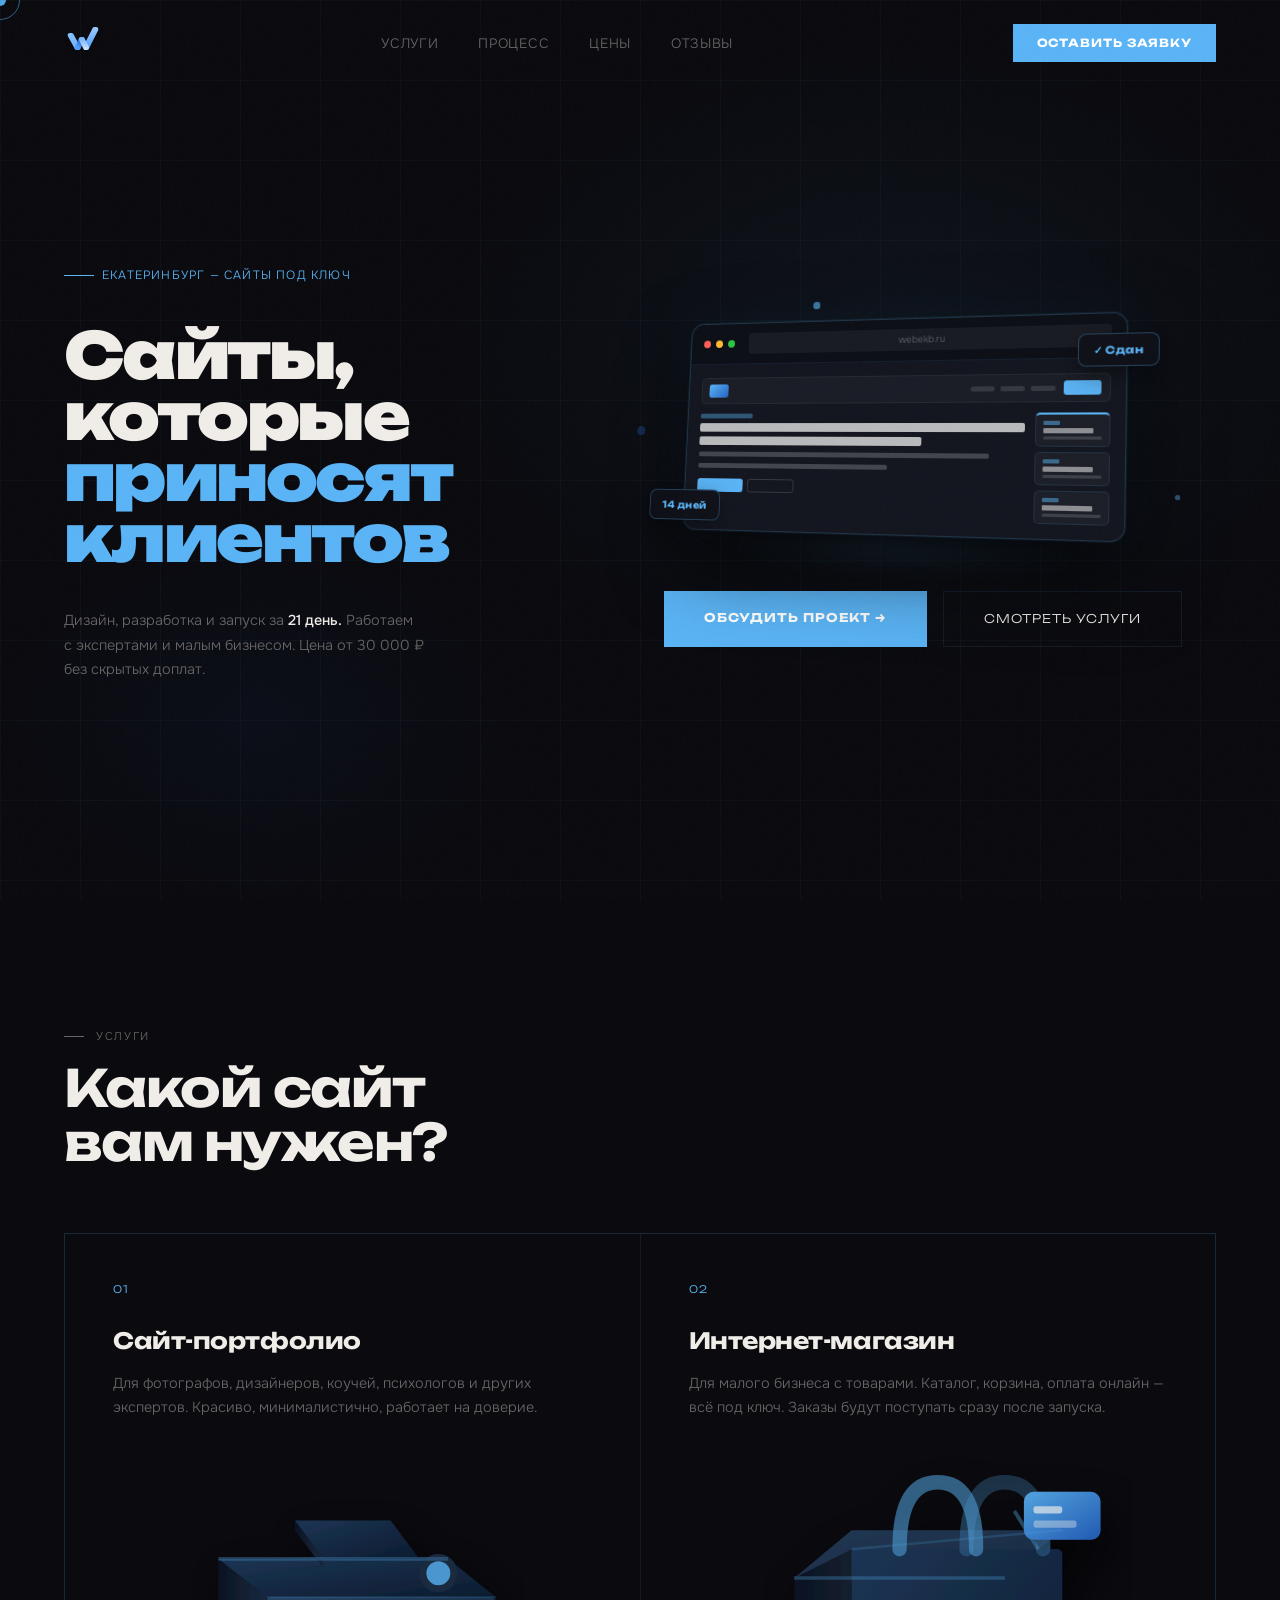
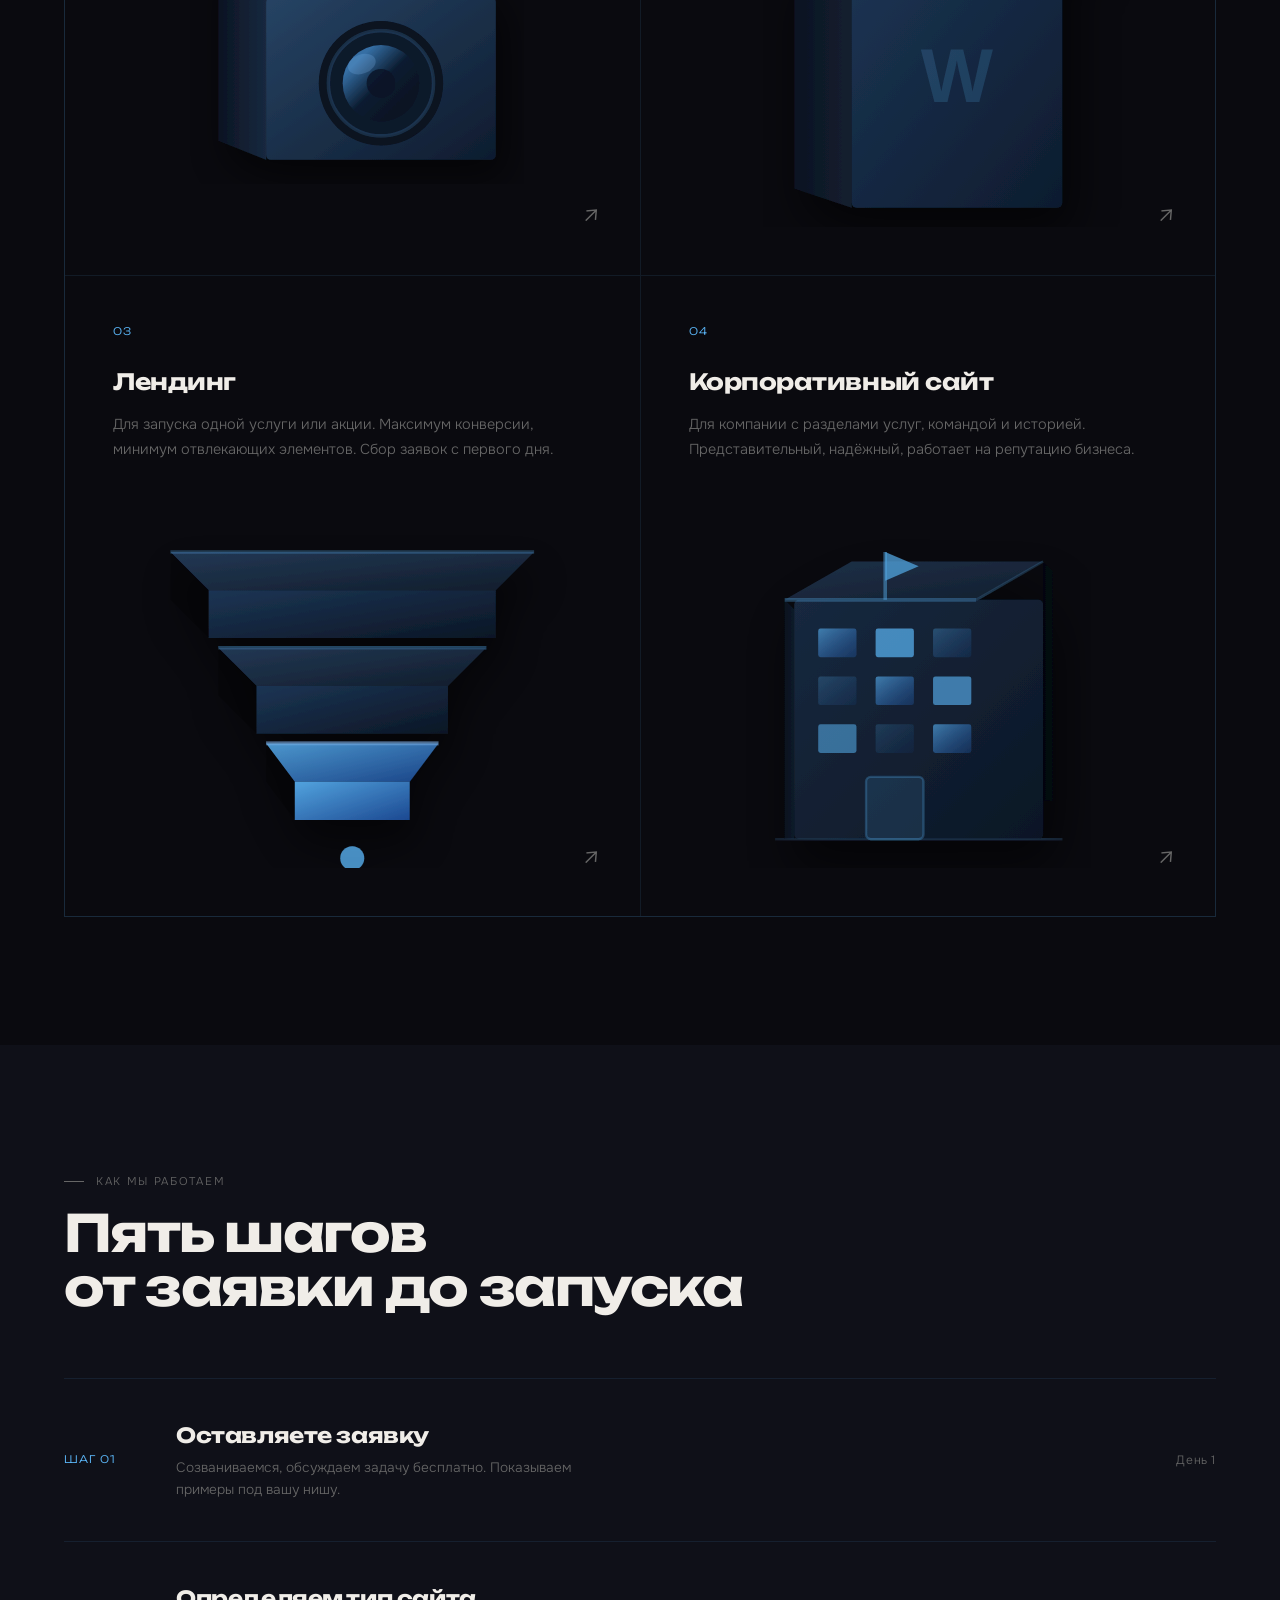
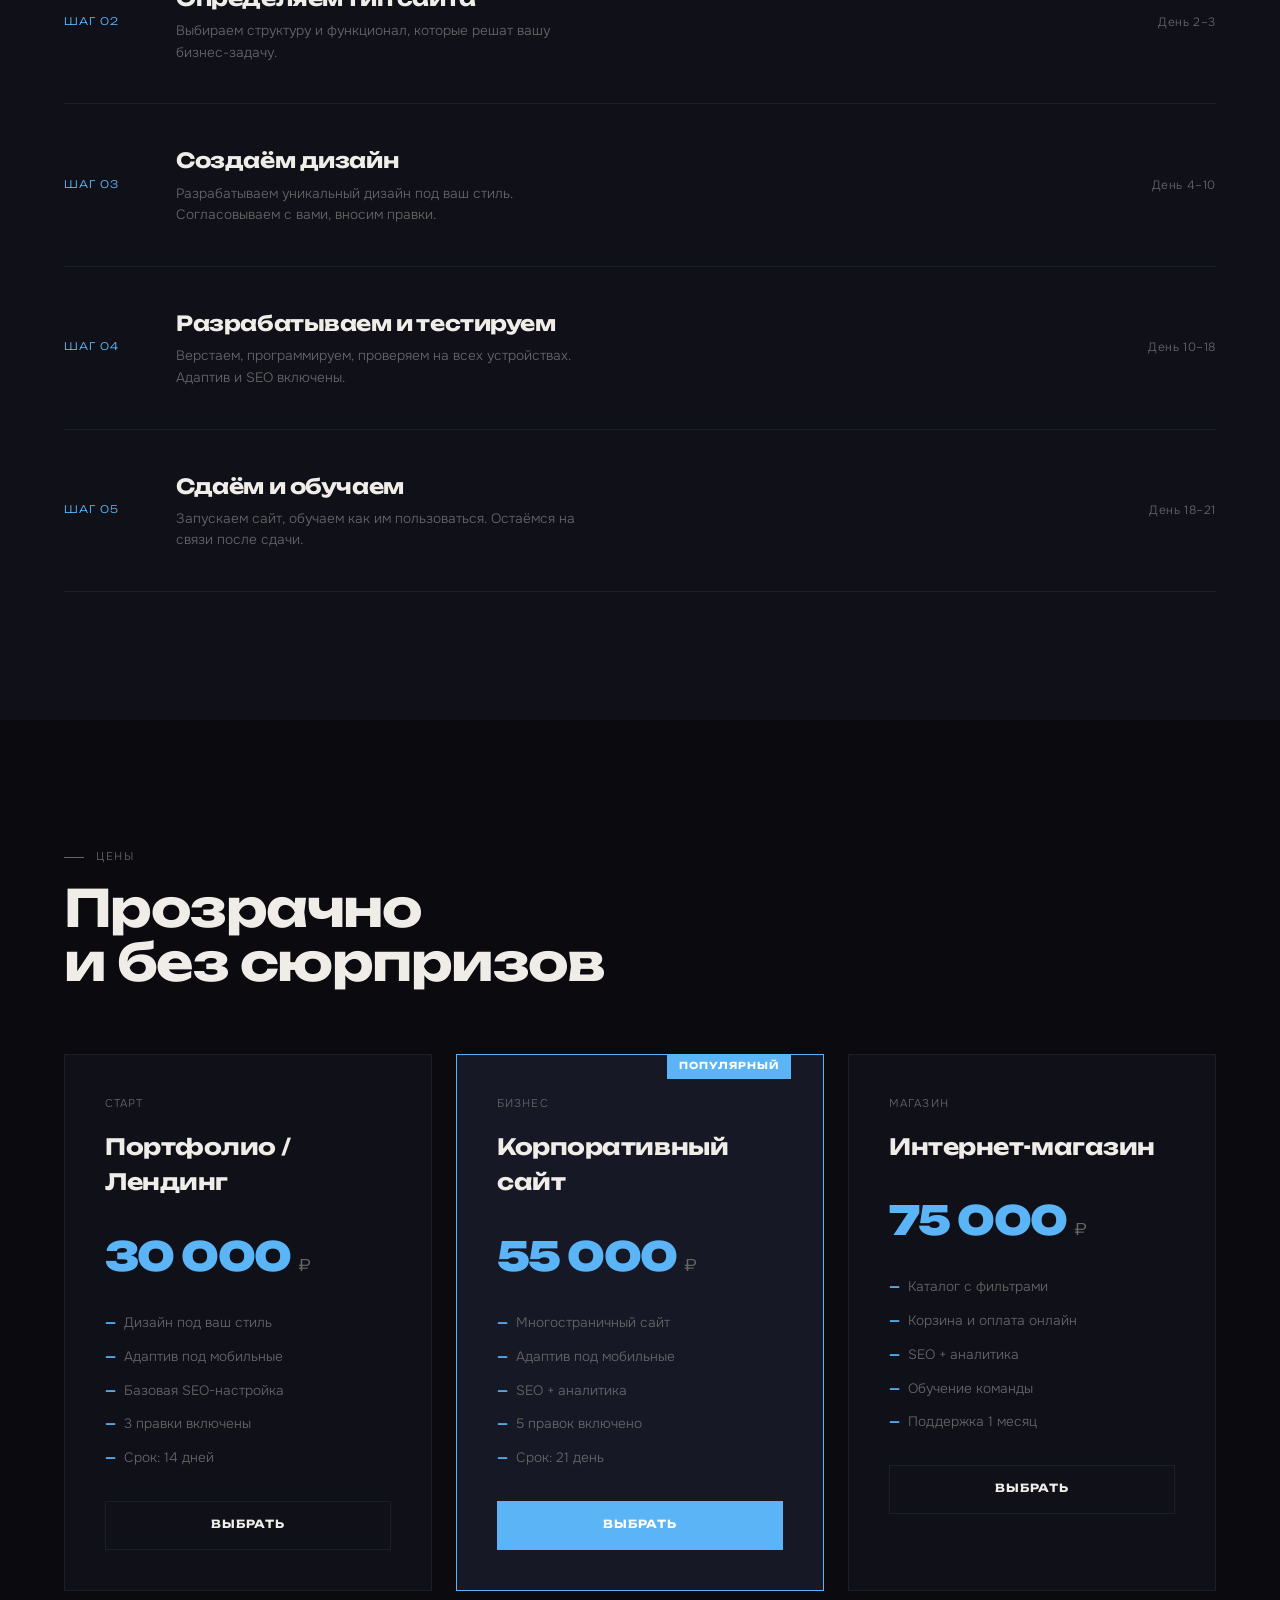
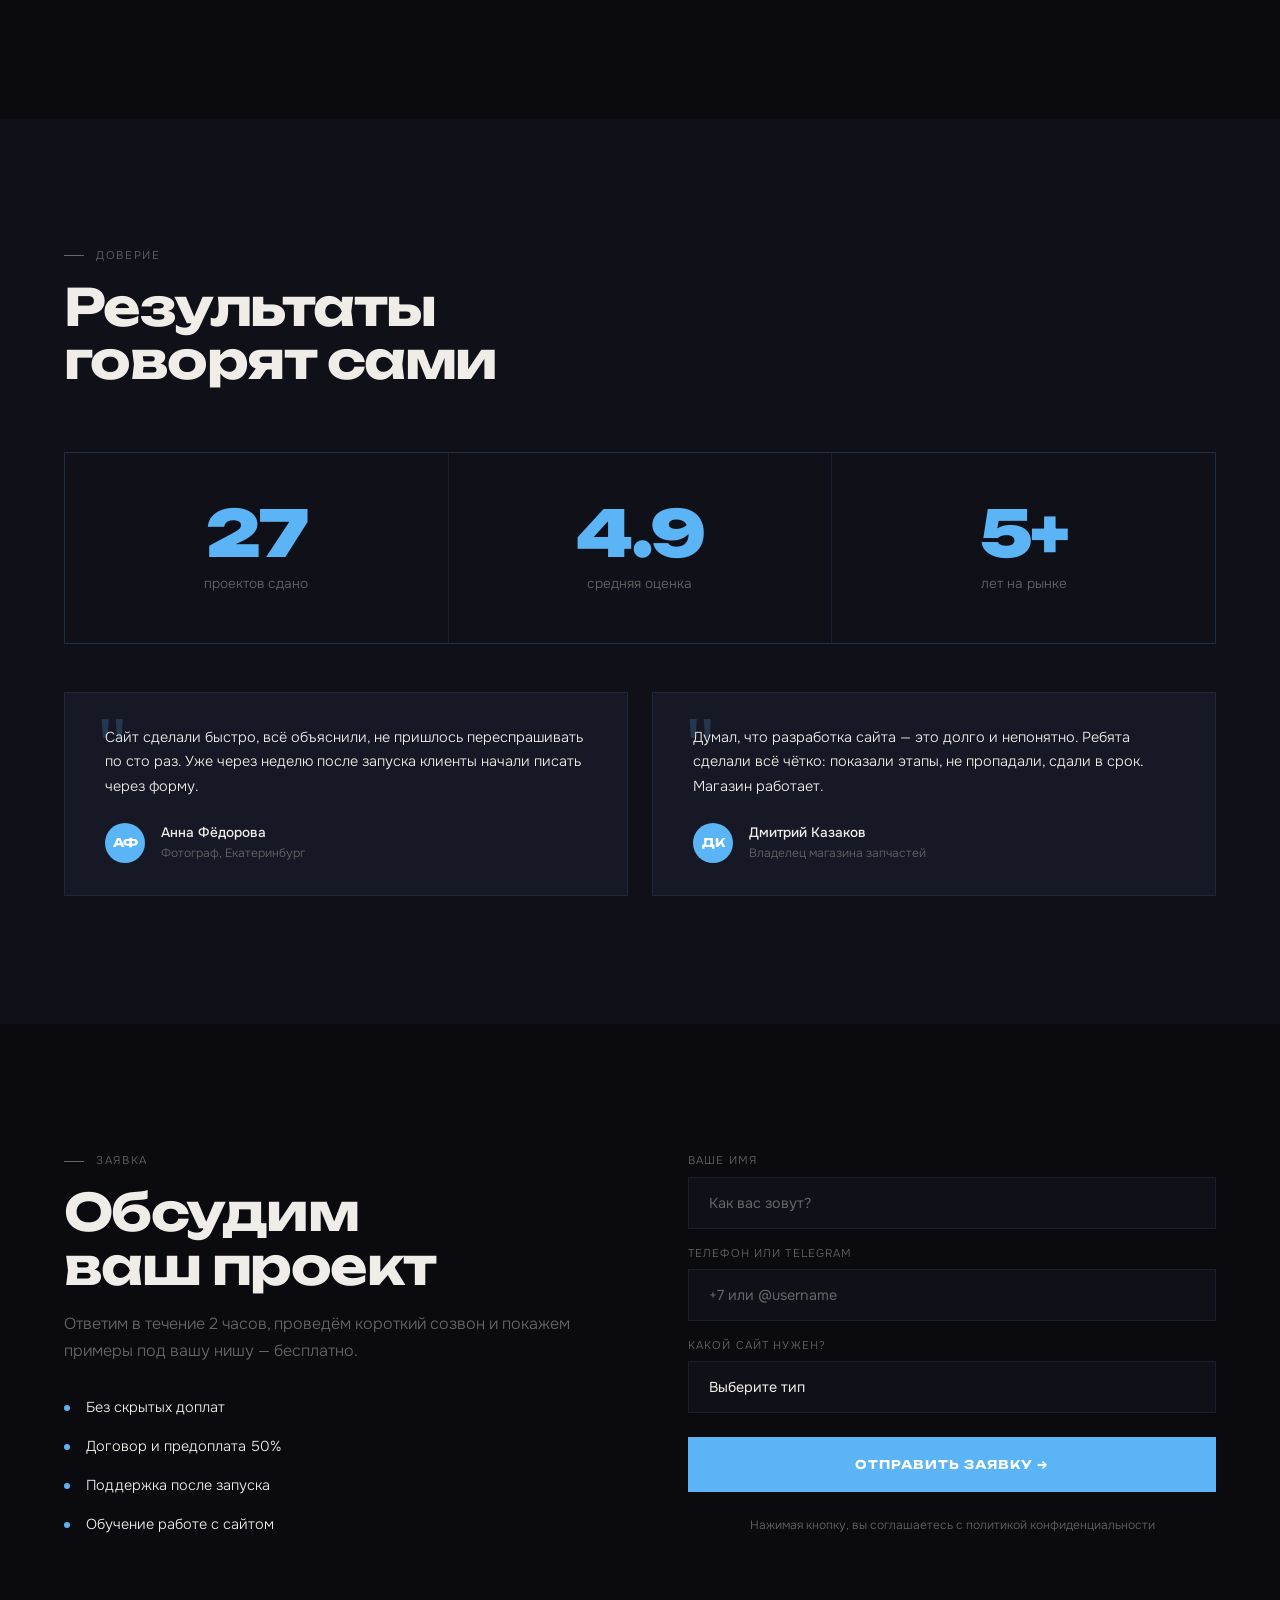
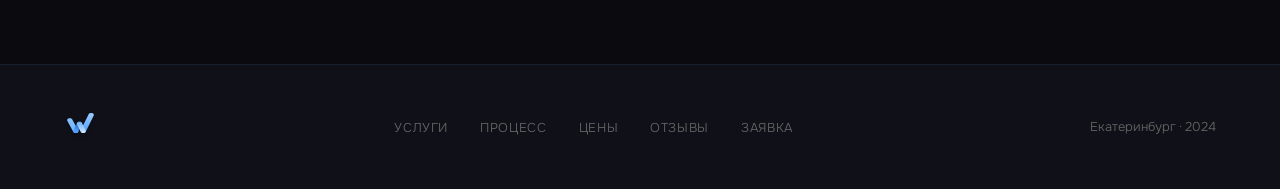
==== commit 08b19b4a: "feat: minimal 3D icons in service cards, text left / icon right" ====
--- a/index.html
+++ b/index.html
@@ -92,254 +92,179 @@
 <section class="services" id="services">
   <div class="section-label">Услуги</div>
   <h2 class="section-title reveal">Какой сайт<br>вам нужен?</h2>
-    <div class="services-grid reveal">
+      <div class="services-grid reveal">
     <div class="service-card">
-      <div class="service-card-inner">
-        <div class="service-num">01</div>
-        <div class="service-name">Сайт-портфолио</div>
-        <p class="service-desc">Для фотографов, дизайнеров, коучей, психологов и других экспертов. Красиво, минималистично, работает на доверие.</p>
-        <div class="service-arrow">↗</div>
-      </div>
-      <svg class="service-svg" viewBox="0 0 180 120" xmlns="http://www.w3.org/2000/svg">
+      <div class="service-card-body">
+        <div class="service-card-text">
+          <div class="service-num">01</div>
+          <div class="service-name">Сайт-портфолио</div>
+          <p class="service-desc">Для фотографов, дизайнеров, коучей, психологов и других экспертов. Красиво, минималистично, работает на доверие.</p>
+          <div class="service-arrow">↗</div>
+        </div>
+        <div class="service-card-icon"><svg class="service-svg" viewBox="0 0 100 80" xmlns="http://www.w3.org/2000/svg">
   <defs>
-    <linearGradient id="s1bg" x1="0%" y1="0%" x2="100%" y2="100%"><stop offset="0%" stop-color="#0f1520"/><stop offset="100%" stop-color="#0a0d14"/></linearGradient>
-    <linearGradient id="s1body" x1="0%" y1="0%" x2="100%" y2="100%"><stop offset="0%" stop-color="#1e2a3a"/><stop offset="100%" stop-color="#111827"/></linearGradient>
-    <linearGradient id="s1lens" x1="20%" y1="20%" x2="80%" y2="80%"><stop offset="0%" stop-color="#3a7ab5"/><stop offset="40%" stop-color="#1a3a5c"/><stop offset="100%" stop-color="#0d1f35"/></linearGradient>
-    <linearGradient id="s1shine" x1="0%" y1="0%" x2="100%" y2="100%"><stop offset="0%" stop-color="#87c1fe" stop-opacity="0.6"/><stop offset="100%" stop-color="#5ab4f5" stop-opacity="0"/></linearGradient>
-    <linearGradient id="s1top" x1="0%" y1="0%" x2="0%" y2="100%"><stop offset="0%" stop-color="#253547"/><stop offset="100%" stop-color="#1a2535"/></linearGradient>
-    <radialGradient id="s1glow" cx="50%" cy="50%" r="50%"><stop offset="0%" stop-color="#5ab4f5" stop-opacity="0.15"/><stop offset="100%" stop-color="#5ab4f5" stop-opacity="0"/></radialGradient>
-    <filter id="s1blur"><feGaussianBlur stdDeviation="3"/></filter>
-    <filter id="s1shadow"><feDropShadow dx="0" dy="8" stdDeviation="6" flood-color="#000" flood-opacity="0.6"/></filter>
+    <linearGradient id="c1a" x1="0%" y1="0%" x2="100%" y2="100%"><stop offset="0%" stop-color="#2a4a6e"/><stop offset="100%" stop-color="#0f1e33"/></linearGradient>
+    <linearGradient id="c1b" x1="0%" y1="0%" x2="100%" y2="0%"><stop offset="0%" stop-color="#0d1525"/><stop offset="100%" stop-color="#1a2d45"/></linearGradient>
+    <linearGradient id="c1c" x1="0%" y1="0%" x2="100%" y2="100%"><stop offset="0%" stop-color="#1e3a5c"/><stop offset="100%" stop-color="#0d1e33"/></linearGradient>
+    <linearGradient id="c1lens" x1="20%" y1="20%" x2="80%" y2="80%"><stop offset="0%" stop-color="#3a7ab5"/><stop offset="50%" stop-color="#0d1f35"/><stop offset="100%" stop-color="#0a1525"/></linearGradient>
+    <filter id="c1s"><feDropShadow dx="2" dy="4" stdDeviation="4" flood-color="#000" flood-opacity="0.6"/></filter>
   </defs>
-  <!-- glow behind -->
-  <ellipse cx="90" cy="75" rx="55" ry="30" fill="url(#s1glow)" filter="url(#s1blur)"/>
-  <!-- camera body shadow -->
-  <ellipse cx="92" cy="108" rx="48" ry="8" fill="#000" opacity="0.5" filter="url(#s1blur)"/>
-  <!-- camera body -->
-  <g filter="url(#s1shadow)">
-    <rect x="30" y="48" width="120" height="52" rx="10" fill="url(#s1body)"/>
-    <!-- top ridge -->
-    <rect x="42" y="36" width="60" height="16" rx="6" fill="url(#s1top)"/>
-    <!-- body highlight top edge -->
-    <rect x="30" y="48" width="120" height="2" rx="1" fill="rgba(255,255,255,0.07)"/>
-    <!-- grip texture lines -->
-    <rect x="30" y="52" width="18" height="44" rx="0" fill="rgba(0,0,0,0.2)"/>
-    <line x1="33" y1="54" x2="33" y2="94" stroke="rgba(255,255,255,0.04)" stroke-width="1.5"/>
-    <line x1="36" y1="54" x2="36" y2="94" stroke="rgba(255,255,255,0.04)" stroke-width="1.5"/>
-    <line x1="39" y1="54" x2="39" y2="94" stroke="rgba(255,255,255,0.04)" stroke-width="1.5"/>
-    <line x1="42" y1="54" x2="42" y2="94" stroke="rgba(255,255,255,0.04)" stroke-width="1.5"/>
+  <g filter="url(#c1s)" transform="translate(8,4)">
+    <!-- body top face -->
+    <polygon points="14,20 62,20 72,28 24,28" fill="url(#c1c)"/>
+    <!-- body front face -->
+    <polygon points="14,20 14,58 24,62 24,28" fill="url(#c1b)"/>
+    <!-- body right face -->
+    <rect x="24" y="28" width="48" height="34" rx="1" fill="url(#c1a)"/>
+    <!-- top bump (viewfinder) -->
+    <polygon points="30,12 50,12 56,20 36,20" fill="url(#c1c)"/>
+    <polygon points="30,12 36,20 36,22 30,14" fill="url(#c1b)"/>
+    <!-- lens ring outer -->
+    <circle cx="48" cy="46" r="13" fill="#0a1220"/>
+    <circle cx="48" cy="46" r="11" fill="#0f1a2e" stroke="rgba(90,180,245,0.2)" stroke-width="0.75"/>
+    <!-- lens glass -->
+    <circle cx="48" cy="46" r="8" fill="url(#c1lens)"/>
+    <!-- lens shine -->
+    <ellipse cx="44" cy="42" rx="3" ry="2" fill="rgba(135,193,254,0.25)" transform="rotate(-20 44 42)"/>
+    <circle cx="48" cy="46" r="3" fill="rgba(10,20,40,0.8)"/>
     <!-- shutter button -->
-    <circle cx="72" cy="39" r="7" fill="#1a2535"/>
-    <circle cx="72" cy="39" r="5" fill="#5ab4f5" opacity="0.8"/>
-    <circle cx="72" cy="39" r="3" fill="#87c1fe"/>
-    <!-- mode dial -->
-    <circle cx="112" cy="39" r="9" fill="#131e2c"/>
-    <circle cx="112" cy="39" r="7" fill="#1a2a3a"/>
-    <line x1="112" y1="31" x2="112" y2="34" stroke="#5ab4f5" stroke-width="1.5" stroke-linecap="round"/>
-    <line x1="118" y1="33" x2="116" y2="35" stroke="rgba(90,180,245,0.4)" stroke-width="1" stroke-linecap="round"/>
-    <line x1="120" y1="39" x2="117" y2="39" stroke="rgba(90,180,245,0.4)" stroke-width="1" stroke-linecap="round"/>
-    <!-- lens barrel outer -->
-    <circle cx="90" cy="72" r="30" fill="#0d1520"/>
-    <circle cx="90" cy="72" r="28" fill="#111d2e" stroke="rgba(90,180,245,0.12)" stroke-width="1"/>
-    <!-- lens rings -->
-    <circle cx="90" cy="72" r="24" fill="none" stroke="rgba(90,180,245,0.08)" stroke-width="2"/>
-    <circle cx="90" cy="72" r="20" fill="none" stroke="rgba(90,180,245,0.1)" stroke-width="1.5"/>
-    <!-- lens glass -->
-    <circle cx="90" cy="72" r="17" fill="url(#s1lens)"/>
-    <circle cx="90" cy="72" r="17" fill="url(#s1shine)" opacity="0.5"/>
-    <!-- lens inner reflection -->
-    <circle cx="90" cy="72" r="10" fill="#0a1525" opacity="0.8"/>
-    <circle cx="90" cy="72" r="7" fill="#0d1e30"/>
-    <!-- aperture blades hint -->
-    <circle cx="90" cy="72" r="4" fill="rgba(90,180,245,0.15)"/>
-    <!-- shine reflection -->
-    <ellipse cx="82" cy="64" rx="5" ry="3" fill="rgba(135,193,254,0.2)" transform="rotate(-30 82 64)"/>
-    <!-- small dot indicator -->
-    <circle cx="142" cy="54" r="3" fill="#5ab4f5" opacity="0.9"/>
-    <circle cx="142" cy="54" r="5" fill="#5ab4f5" opacity="0.15"/>
-    <!-- viewfinder -->
-    <rect x="130" y="60" width="16" height="12" rx="2" fill="#0d1520" stroke="rgba(90,180,245,0.2)" stroke-width="0.75"/>
-    <rect x="132" y="62" width="12" height="8" rx="1" fill="rgba(90,180,245,0.05)"/>
+    <circle cx="60" cy="23" r="4" fill="#1a2d45"/>
+    <circle cx="60" cy="23" r="2.5" fill="#5ab4f5" opacity="0.9"/>
+    <!-- top edge highlight -->
+    <line x1="14" y1="20" x2="62" y2="20" stroke="rgba(90,180,245,0.3)" stroke-width="0.75"/>
+    <line x1="24" y1="28" x2="72" y2="28" stroke="rgba(90,180,245,0.15)" stroke-width="0.5"/>
   </g>
-</svg>
+</svg></div>
+      </div>
     </div>
     <div class="service-card">
-      <div class="service-card-inner">
-        <div class="service-num">02</div>
-        <div class="service-name">Интернет-магазин</div>
-        <p class="service-desc">Для малого бизнеса с товарами. Каталог, корзина, оплата онлайн — всё под ключ. Заказы будут поступать сразу после запуска.</p>
-        <div class="service-arrow">↗</div>
-      </div>
-      <svg class="service-svg" viewBox="0 0 180 120" xmlns="http://www.w3.org/2000/svg">
+      <div class="service-card-body">
+        <div class="service-card-text">
+          <div class="service-num">02</div>
+          <div class="service-name">Интернет-магазин</div>
+          <p class="service-desc">Для малого бизнеса с товарами. Каталог, корзина, оплата онлайн — всё под ключ. Заказы будут поступать сразу после запуска.</p>
+          <div class="service-arrow">↗</div>
+        </div>
+        <div class="service-card-icon"><svg class="service-svg" viewBox="0 0 100 80" xmlns="http://www.w3.org/2000/svg">
   <defs>
-    <linearGradient id="s2front" x1="0%" y1="0%" x2="100%" y2="100%"><stop offset="0%" stop-color="#1e3a5c"/><stop offset="100%" stop-color="#0f1e33"/></linearGradient>
-    <linearGradient id="s2side" x1="0%" y1="0%" x2="100%" y2="0%"><stop offset="0%" stop-color="#0d1928"/><stop offset="100%" stop-color="#111d2e"/></linearGradient>
-    <linearGradient id="s2top" x1="0%" y1="0%" x2="100%" y2="100%"><stop offset="0%" stop-color="#2a4a6e"/><stop offset="100%" stop-color="#1a3050"/></linearGradient>
-    <linearGradient id="s2tag" x1="0%" y1="0%" x2="100%" y2="100%"><stop offset="0%" stop-color="#5ab4f5"/><stop offset="100%" stop-color="#2563c4"/></linearGradient>
-    <radialGradient id="s2glow" cx="50%" cy="60%" r="50%"><stop offset="0%" stop-color="#5ab4f5" stop-opacity="0.12"/><stop offset="100%" stop-color="#5ab4f5" stop-opacity="0"/></radialGradient>
-    <filter id="s2blur"><feGaussianBlur stdDeviation="4"/></filter>
-    <filter id="s2shadow"><feDropShadow dx="4" dy="10" stdDeviation="8" flood-color="#000" flood-opacity="0.7"/></filter>
+    <linearGradient id="b2a" x1="0%" y1="0%" x2="100%" y2="100%"><stop offset="0%" stop-color="#1e3a5c"/><stop offset="100%" stop-color="#0f1e33"/></linearGradient>
+    <linearGradient id="b2b" x1="0%" y1="0%" x2="100%" y2="0%"><stop offset="0%" stop-color="#0d1525"/><stop offset="100%" stop-color="#152233"/></linearGradient>
+    <linearGradient id="b2c" x1="0%" y1="0%" x2="100%" y2="100%"><stop offset="0%" stop-color="#253d5c"/><stop offset="100%" stop-color="#1a2d45"/></linearGradient>
+    <linearGradient id="b2tag" x1="0%" y1="0%" x2="100%" y2="100%"><stop offset="0%" stop-color="#5ab4f5"/><stop offset="100%" stop-color="#2563c4"/></linearGradient>
+    <filter id="b2s"><feDropShadow dx="2" dy="5" stdDeviation="5" flood-color="#000" flood-opacity="0.65"/></filter>
   </defs>
-  <ellipse cx="92" cy="108" rx="44" ry="7" fill="#000" opacity="0.45" filter="url(#s2blur)"/>
-  <ellipse cx="92" cy="72" rx="52" ry="35" fill="url(#s2glow)" filter="url(#s2blur)"/>
-  <g filter="url(#s2shadow)">
-    <!-- side face (right) -->
-    <polygon points="130,42 154,52 154,98 130,90" fill="url(#s2side)"/>
+  <g filter="url(#b2s)" transform="translate(6,2)">
+    <!-- top face -->
+    <polygon points="16,26 60,26 72,16 28,16" fill="url(#b2c)"/>
+    <!-- left face -->
+    <polygon points="16,26 16,70 28,74 28,20" fill="url(#b2b)"/>
     <!-- front face -->
-    <rect x="50" y="42" width="80" height="48" rx="2" fill="url(#s2front)"/>
-    <!-- top face -->
-    <polygon points="50,42 74,30 154,30 130,42" fill="url(#s2top)"/>
-    <!-- front highlight edge -->
-    <line x1="50" y1="42" x2="130" y2="42" stroke="rgba(90,180,245,0.25)" stroke-width="1"/>
-    <line x1="50" y1="42" x2="50" y2="90" stroke="rgba(255,255,255,0.06)" stroke-width="1"/>
-    <!-- handle left -->
-    <path d="M68 42 Q68 22 80 22 Q92 22 92 42" fill="none" stroke="rgba(90,180,245,0.6)" stroke-width="3.5" stroke-linecap="round"/>
-    <!-- handle right -->
-    <path d="M88 42 Q88 22 100 22 Q112 22 112 42" fill="none" stroke="rgba(90,180,245,0.35)" stroke-width="3.5" stroke-linecap="round"/>
-    <!-- brand stripe on front -->
-    <rect x="50" y="63" width="80" height="8" fill="rgba(90,180,245,0.08)"/>
-    <!-- logo on bag -->
-    <rect x="78" y="56" width="24" height="16" rx="2" fill="rgba(90,180,245,0.12)" stroke="rgba(90,180,245,0.25)" stroke-width="0.75"/>
-    <text x="90" y="67" text-anchor="middle" font-size="9" fill="rgba(90,180,245,0.7)" font-family="sans-serif" font-weight="bold">W</text>
-    <!-- price tag hanging from handle -->
-    <line x1="100" y1="28" x2="107" y2="36" stroke="rgba(90,180,245,0.4)" stroke-width="0.75"/>
-    <rect x="104" y="34" width="20" height="13" rx="2" fill="url(#s2tag)"/>
-    <rect x="107" y="37" width="7" height="2" rx="0.5" fill="rgba(255,255,255,0.7)"/>
-    <rect x="107" y="41" width="11" height="2" rx="0.5" fill="rgba(255,255,255,0.4)"/>
-    <circle cx="112" cy="34" r="1.5" fill="rgba(255,255,255,0.5)"/>
-    <!-- front bottom fold line -->
-    <line x1="50" y1="82" x2="130" y2="82" stroke="rgba(255,255,255,0.04)" stroke-width="0.75"/>
-    <!-- shimmer on top face -->
-    <polygon points="56,42 80,30 90,30 66,42" fill="rgba(255,255,255,0.04)"/>
+    <rect x="28" y="20" width="44" height="54" rx="1" fill="url(#b2a)"/>
+    <!-- handles -->
+    <path d="M38 20 Q38 6 46 6 Q54 6 54 20" fill="none" stroke="rgba(90,180,245,0.55)" stroke-width="3" stroke-linecap="round"/>
+    <path d="M52 20 Q52 6 60 6 Q68 6 68 20" fill="none" stroke="rgba(90,180,245,0.25)" stroke-width="3" stroke-linecap="round"/>
+    <!-- W logo on bag -->
+    <text x="50" y="52" text-anchor="middle" font-size="16" fill="rgba(90,180,245,0.2)" font-family="sans-serif" font-weight="bold">W</text>
+    <!-- price tag -->
+    <line x1="62" y1="12" x2="67" y2="20" stroke="rgba(90,180,245,0.35)" stroke-width="0.75"/>
+    <rect x="64" y="8" width="16" height="10" rx="2" fill="url(#b2tag)"/>
+    <rect x="66" y="11" width="6" height="1.5" rx="0.5" fill="rgba(255,255,255,0.7)"/>
+    <rect x="66" y="14" width="9" height="1.5" rx="0.5" fill="rgba(255,255,255,0.4)"/>
+    <!-- top edge highlight -->
+    <line x1="16" y1="26" x2="60" y2="26" stroke="rgba(90,180,245,0.3)" stroke-width="0.75"/>
+    <line x1="28" y1="20" x2="72" y2="16" stroke="rgba(90,180,245,0.2)" stroke-width="0.5"/>
   </g>
-</svg>
+</svg></div>
+      </div>
     </div>
     <div class="service-card">
-      <div class="service-card-inner">
-        <div class="service-num">03</div>
-        <div class="service-name">Лендинг</div>
-        <p class="service-desc">Для запуска одной услуги или акции. Максимум конверсии, минимум отвлекающих элементов. Сбор заявок с первого дня.</p>
-        <div class="service-arrow">↗</div>
-      </div>
-      <svg class="service-svg" viewBox="0 0 180 120" xmlns="http://www.w3.org/2000/svg">
+      <div class="service-card-body">
+        <div class="service-card-text">
+          <div class="service-num">03</div>
+          <div class="service-name">Лендинг</div>
+          <p class="service-desc">Для запуска одной услуги или акции. Максимум конверсии, минимум отвлекающих элементов. Сбор заявок с первого дня.</p>
+          <div class="service-arrow">↗</div>
+        </div>
+        <div class="service-card-icon"><svg class="service-svg" viewBox="0 0 100 80" xmlns="http://www.w3.org/2000/svg">
   <defs>
-    <linearGradient id="s3f1" x1="0%" y1="0%" x2="100%" y2="100%"><stop offset="0%" stop-color="#2a4a6e"/><stop offset="100%" stop-color="#1a3050"/></linearGradient>
-    <linearGradient id="s3f2" x1="0%" y1="0%" x2="100%" y2="100%"><stop offset="0%" stop-color="#1e3a5c"/><stop offset="100%" stop-color="#0f1e33"/></linearGradient>
-    <linearGradient id="s3f3" x1="0%" y1="0%" x2="100%" y2="100%"><stop offset="0%" stop-color="#5ab4f5"/><stop offset="100%" stop-color="#2563c4"/></linearGradient>
-    <linearGradient id="s3drop" x1="0%" y1="0%" x2="0%" y2="100%"><stop offset="0%" stop-color="#5ab4f5"/><stop offset="100%" stop-color="#87c1fe" stop-opacity="0"/></linearGradient>
-    <radialGradient id="s3glow" cx="50%" cy="50%" r="50%"><stop offset="0%" stop-color="#5ab4f5" stop-opacity="0.18"/><stop offset="100%" stop-color="#5ab4f5" stop-opacity="0"/></radialGradient>
-    <filter id="s3blur"><feGaussianBlur stdDeviation="5"/></filter>
-    <filter id="s3shadow"><feDropShadow dx="0" dy="6" stdDeviation="6" flood-color="#000" flood-opacity="0.5"/></filter>
+    <linearGradient id="f3a" x1="0%" y1="0%" x2="100%" y2="100%"><stop offset="0%" stop-color="#1e3a5c"/><stop offset="100%" stop-color="#0d1828"/></linearGradient>
+    <linearGradient id="f3b" x1="0%" y1="0%" x2="100%" y2="100%"><stop offset="0%" stop-color="#253d5c"/><stop offset="100%" stop-color="#132030"/></linearGradient>
+    <linearGradient id="f3c" x1="0%" y1="0%" x2="100%" y2="100%"><stop offset="0%" stop-color="#5ab4f5"/><stop offset="100%" stop-color="#1e50a0"/></linearGradient>
+    <linearGradient id="f3drop" x1="0%" y1="0%" x2="0%" y2="100%"><stop offset="0%" stop-color="#5ab4f5"/><stop offset="100%" stop-color="#5ab4f5" stop-opacity="0"/></linearGradient>
+    <filter id="f3s"><feDropShadow dx="1" dy="5" stdDeviation="4" flood-color="#000" flood-opacity="0.55"/></filter>
   </defs>
-  <ellipse cx="90" cy="75" rx="55" ry="28" fill="url(#s3glow)" filter="url(#s3blur)"/>
-  <ellipse cx="90" cy="112" rx="30" ry="5" fill="#000" opacity="0.4" filter="url(#s3blur)"/>
-  <g filter="url(s3shadow)">
-    <!-- level 1 — wide, visitors -->
-    <path d="M28,22 L152,22 L134,42 L46,42 Z" fill="url(#s3f1)" stroke="rgba(90,180,245,0.2)" stroke-width="0.75"/>
-    <path d="M28,22 L46,42 L46,44 L26,24 Z" fill="rgba(0,0,0,0.25)"/>
-    <!-- level 2 — medium, interested -->
-    <path d="M46,46 L134,46 L118,66 L62,66 Z" fill="url(#s3f2)" stroke="rgba(90,180,245,0.25)" stroke-width="0.75"/>
-    <path d="M46,46 L62,66 L62,68 L44,48 Z" fill="rgba(0,0,0,0.2)"/>
-    <!-- level 3 — narrow, buyers -->
-    <path d="M62,70 L118,70 L104,90 L76,90 Z" fill="url(#s3f3)" stroke="rgba(135,193,254,0.3)" stroke-width="0.75"/>
-    <path d="M62,70 L76,90 L76,92 L60,72 Z" fill="rgba(0,0,0,0.2)"/>
-    <!-- drop falling from funnel -->
-    <path d="M90,90 Q90,102 90,108" stroke="url(#s3drop)" stroke-width="3" stroke-linecap="round"/>
-    <ellipse cx="90" cy="110" rx="5" ry="3.5" fill="#5ab4f5" opacity="0.9"/>
-    <ellipse cx="90" cy="110" rx="9" ry="5" fill="#5ab4f5" opacity="0.15"/>
-    <!-- highlights on top face edges -->
-    <line x1="28" y1="22" x2="152" y2="22" stroke="rgba(90,180,245,0.35)" stroke-width="1"/>
-    <line x1="46" y1="46" x2="134" y2="46" stroke="rgba(90,180,245,0.25)" stroke-width="0.75"/>
-    <line x1="62" y1="70" x2="118" y2="70" stroke="rgba(135,193,254,0.45)" stroke-width="0.75"/>
-    <!-- labels -->
-    <rect x="30" y="26" width="40" height="11" rx="2" fill="rgba(0,0,0,0.25)"/>
-    <text x="50" y="34" text-anchor="middle" font-size="6.5" fill="rgba(255,255,255,0.55)" font-family="sans-serif">Посетители</text>
-    <rect x="50" y="50" width="36" height="11" rx="2" fill="rgba(0,0,0,0.25)"/>
-    <text x="68" y="58" text-anchor="middle" font-size="6.5" fill="rgba(255,255,255,0.55)" font-family="sans-serif">Интерес</text>
-    <rect x="68" y="73" width="28" height="11" rx="2" fill="rgba(0,0,0,0.2)"/>
-    <text x="82" y="81" text-anchor="middle" font-size="6.5" fill="white" font-family="sans-serif" font-weight="bold">Заявка</text>
-    <!-- % badges -->
-    <rect x="136" y="24" width="26" height="14" rx="3" fill="rgba(90,180,245,0.12)" stroke="rgba(90,180,245,0.25)" stroke-width="0.5"/>
-    <text x="149" y="33" text-anchor="middle" font-size="7" fill="#87c1fe" font-family="sans-serif" font-weight="bold">100%</text>
-    <rect x="138" y="48" width="24" height="14" rx="3" fill="rgba(90,180,245,0.12)" stroke="rgba(90,180,245,0.25)" stroke-width="0.5"/>
-    <text x="150" y="57" text-anchor="middle" font-size="7" fill="#87c1fe" font-family="sans-serif" font-weight="bold">42%</text>
-    <rect x="140" y="72" width="22" height="14" rx="3" fill="rgba(90,180,245,0.2)" stroke="rgba(90,180,245,0.4)" stroke-width="0.5"/>
-    <text x="151" y="81" text-anchor="middle" font-size="7" fill="#5ab4f5" font-family="sans-serif" font-weight="bold">12%</text>
+  <g filter="url(#f3s)">
+    <!-- level 1 top face + front -->
+    <polygon points="12,14 88,14 80,22 20,22" fill="url(#f3b)"/>
+    <polygon points="12,14 20,22 20,32 12,24" fill="rgba(0,0,0,0.3)"/>
+    <polygon points="20,22 80,22 80,32 20,32" fill="url(#f3a)"/>
+    <line x1="12" y1="14" x2="88" y2="14" stroke="rgba(90,180,245,0.3)" stroke-width="0.75"/>
+    <!-- level 2 -->
+    <polygon points="22,34 78,34 70,42 30,42" fill="url(#f3b)"/>
+    <polygon points="22,34 30,42 30,52 22,44" fill="rgba(0,0,0,0.3)"/>
+    <polygon points="30,42 70,42 70,52 30,52" fill="url(#f3a)"/>
+    <line x1="22" y1="34" x2="78" y2="34" stroke="rgba(90,180,245,0.25)" stroke-width="0.75"/>
+    <!-- level 3 glowing -->
+    <polygon points="32,54 68,54 62,62 38,62" fill="url(#f3c)" opacity="0.9"/>
+    <polygon points="32,54 38,62 38,70 32,62" fill="rgba(0,0,0,0.3)"/>
+    <polygon points="38,62 62,62 62,70 38,70" fill="url(#f3c)"/>
+    <line x1="32" y1="54" x2="68" y2="54" stroke="rgba(135,193,254,0.5)" stroke-width="0.75"/>
+    <!-- drop -->
+    <line x1="50" y1="70" x2="50" y2="77" stroke="url(#f3drop)" stroke-width="2.5" stroke-linecap="round"/>
+    <circle cx="50" cy="78" r="2.5" fill="#5ab4f5" opacity="0.85"/>
   </g>
-</svg>
+</svg></div>
+      </div>
     </div>
     <div class="service-card">
-      <div class="service-card-inner">
-        <div class="service-num">04</div>
-        <div class="service-name">Корпоративный сайт</div>
-        <p class="service-desc">Для компании с разделами услуг, командой и историей. Представительный, надёжный, работает на репутацию бизнеса.</p>
-        <div class="service-arrow">↗</div>
-      </div>
-      <svg class="service-svg" viewBox="0 0 180 120" xmlns="http://www.w3.org/2000/svg">
+      <div class="service-card-body">
+        <div class="service-card-text">
+          <div class="service-num">04</div>
+          <div class="service-name">Корпоративный сайт</div>
+          <p class="service-desc">Для компании с разделами услуг, командой и историей. Представительный, надёжный, работает на репутацию бизнеса.</p>
+          <div class="service-arrow">↗</div>
+        </div>
+        <div class="service-card-icon"><svg class="service-svg" viewBox="0 0 100 80" xmlns="http://www.w3.org/2000/svg">
   <defs>
-    <linearGradient id="s4front" x1="0%" y1="0%" x2="100%" y2="100%"><stop offset="0%" stop-color="#1a2d45"/><stop offset="100%" stop-color="#0f1e33"/></linearGradient>
-    <linearGradient id="s4side" x1="0%" y1="0%" x2="100%" y2="0%"><stop offset="0%" stop-color="#0d1928"/><stop offset="100%" stop-color="#0f1e33"/></linearGradient>
-    <linearGradient id="s4roof" x1="0%" y1="0%" x2="100%" y2="100%"><stop offset="0%" stop-color="#253d5c"/><stop offset="100%" stop-color="#1a2d45"/></linearGradient>
-    <linearGradient id="s4win" x1="0%" y1="0%" x2="100%" y2="100%"><stop offset="0%" stop-color="#5ab4f5" stop-opacity="0.7"/><stop offset="100%" stop-color="#2563c4" stop-opacity="0.4"/></linearGradient>
-    <linearGradient id="s4winlit" x1="0%" y1="0%" x2="100%" y2="100%"><stop offset="0%" stop-color="#87c1fe"/><stop offset="100%" stop-color="#5ab4f5"/></linearGradient>
-    <radialGradient id="s4glow" cx="50%" cy="70%" r="50%"><stop offset="0%" stop-color="#5ab4f5" stop-opacity="0.12"/><stop offset="100%" stop-color="#5ab4f5" stop-opacity="0"/></radialGradient>
-    <filter id="s4blur"><feGaussianBlur stdDeviation="4"/></filter>
+    <linearGradient id="bld4a" x1="0%" y1="0%" x2="100%" y2="100%"><stop offset="0%" stop-color="#1a2d45"/><stop offset="100%" stop-color="#0d1828"/></linearGradient>
+    <linearGradient id="bld4b" x1="0%" y1="0%" x2="100%" y2="0%"><stop offset="0%" stop-color="#0a1220"/><stop offset="100%" stop-color="#111d2e"/></linearGradient>
+    <linearGradient id="bld4c" x1="0%" y1="0%" x2="100%" y2="100%"><stop offset="0%" stop-color="#20344e"/><stop offset="100%" stop-color="#152233"/></linearGradient>
+    <linearGradient id="bld4w" x1="0%" y1="0%" x2="100%" y2="100%"><stop offset="0%" stop-color="#5ab4f5" stop-opacity="0.7"/><stop offset="100%" stop-color="#2563c4" stop-opacity="0.3"/></linearGradient>
+    <filter id="bld4s"><feDropShadow dx="2" dy="6" stdDeviation="5" flood-color="#000" flood-opacity="0.6"/></filter>
   </defs>
-  <ellipse cx="88" cy="108" rx="52" ry="7" fill="#000" opacity="0.45" filter="url(#s4blur)"/>
-  <ellipse cx="88" cy="72" rx="58" ry="32" fill="url(#s4glow)" filter="url(#s4blur)"/>
-  <!-- small building back-right -->
-  <polygon points="120,56 140,48 140,96 120,96" fill="#0d1625"/>
-  <polygon points="106,48 140,48 120,56 106,56" fill="#13202f"/>
-  <rect x="120" y="60" width="8" height="6" rx="0.5" fill="url(#s4win)" opacity="0.5"/>
-  <rect x="130" y="60" width="8" height="6" rx="0.5" fill="url(#s4win)" opacity="0.3"/>
-  <rect x="120" y="70" width="8" height="6" rx="0.5" fill="url(#s4win)" opacity="0.5"/>
-  <rect x="130" y="70" width="8" height="6" rx="0.5" fill="url(#s4winlit)"/>
-  <rect x="120" y="80" width="8" height="6" rx="0.5" fill="url(#s4win)" opacity="0.3"/>
-  <rect x="130" y="80" width="8" height="6" rx="0.5" fill="url(#s4win)" opacity="0.5"/>
-  <!-- main building front -->
-  <polygon points="40,96 40,30 108,30 108,96" fill="url(#s4front)" stroke="rgba(90,180,245,0.1)" stroke-width="0.5"/>
-  <!-- main building side -->
-  <polygon points="108,30 136,42 136,96 108,96" fill="url(#s4side)"/>
-  <!-- main building roof -->
-  <polygon points="40,30 108,30 136,42 68,42" fill="url(#s4roof)" stroke="rgba(90,180,245,0.2)" stroke-width="0.5"/>
-  <!-- roof highlight -->
-  <line x1="40" y1="30" x2="108" y2="30" stroke="rgba(90,180,245,0.35)" stroke-width="1"/>
-  <!-- windows front — grid 4x5 -->
-  <rect x="50" y="40" width="10" height="8" rx="0.5" fill="url(#s4win)"/>
-  <rect x="64" y="40" width="10" height="8" rx="0.5" fill="url(#s4winlit)"/>
-  <rect x="78" y="40" width="10" height="8" rx="0.5" fill="url(#s4win)" opacity="0.5"/>
-  <rect x="92" y="40" width="10" height="8" rx="0.5" fill="url(#s4win)"/>
-
-  <rect x="50" y="52" width="10" height="8" rx="0.5" fill="url(#s4win)" opacity="0.4"/>
-  <rect x="64" y="52" width="10" height="8" rx="0.5" fill="url(#s4win)"/>
-  <rect x="78" y="52" width="10" height="8" rx="0.5" fill="url(#s4winlit)"/>
-  <rect x="92" y="52" width="10" height="8" rx="0.5" fill="url(#s4win)" opacity="0.6"/>
-
-  <rect x="50" y="64" width="10" height="8" rx="0.5" fill="url(#s4winlit)"/>
-  <rect x="64" y="64" width="10" height="8" rx="0.5" fill="url(#s4win)" opacity="0.3"/>
-  <rect x="78" y="64" width="10" height="8" rx="0.5" fill="url(#s4win)"/>
-  <rect x="92" y="64" width="10" height="8" rx="0.5" fill="url(#s4winlit)"/>
-
-  <rect x="50" y="76" width="10" height="8" rx="0.5" fill="url(#s4win)" opacity="0.5"/>
-  <rect x="64" y="76" width="10" height="8" rx="0.5" fill="url(#s4winlit)"/>
-  <rect x="78" y="76" width="10" height="8" rx="0.5" fill="url(#s4win)" opacity="0.4"/>
-  <rect x="92" y="76" width="10" height="8" rx="0.5" fill="url(#s4win)"/>
-  <!-- door -->
-  <rect x="66" y="84" width="16" height="12" rx="1" fill="rgba(90,180,245,0.12)" stroke="rgba(90,180,245,0.3)" stroke-width="0.5"/>
-  <line x1="74" y1="84" x2="74" y2="96" stroke="rgba(90,180,245,0.2)" stroke-width="0.5"/>
-  <!-- side windows -->
-  <rect x="114" y="50" width="8" height="6" rx="0.5" fill="url(#s4win)" opacity="0.4"/>
-  <rect x="124" y="54" width="8" height="6" rx="0.5" fill="url(#s4win)" opacity="0.3"/>
-  <rect x="114" y="62" width="8" height="6" rx="0.5" fill="url(#s4winlit)" opacity="0.6"/>
-  <rect x="124" y="66" width="8" height="6" rx="0.5" fill="url(#s4win)" opacity="0.3"/>
-  <rect x="114" y="74" width="8" height="6" rx="0.5" fill="url(#s4win)" opacity="0.4"/>
-  <rect x="124" y="78" width="8" height="6" rx="0.5" fill="url(#s4winlit)" opacity="0.5"/>
-  <!-- flag on top -->
-  <line x1="74" y1="30" x2="74" y2="16" stroke="rgba(90,180,245,0.5)" stroke-width="1"/>
-  <polygon points="74,16 86,20 74,24" fill="#5ab4f5" opacity="0.8"/>
-  <!-- ground line -->
-  <line x1="30" y1="96" x2="150" y2="96" stroke="rgba(90,180,245,0.12)" stroke-width="0.75"/>
-</svg>
+  <g filter="url(#bld4s)" transform="translate(4,2)">
+    <!-- roof -->
+    <polygon points="16,22 56,22 70,14 30,14" fill="url(#bld4c)"/>
+    <!-- left face -->
+    <polygon points="16,22 16,72 18,72 18,24" fill="url(#bld4b)"/>
+    <!-- front face -->
+    <rect x="18" y="22" width="52" height="50" rx="1" fill="url(#bld4a)"/>
+    <!-- right face -->
+    <polygon points="70,14 70,64 72,64 72,16" fill="url(#bld4b)" opacity="0.5"/>
+    <polygon points="70,14 72,16 72,64 70,64" fill="rgba(0,0,0,0.4)"/>
+    <!-- highlight roof edge -->
+    <line x1="16" y1="22" x2="56" y2="22" stroke="rgba(90,180,245,0.35)" stroke-width="0.75"/>
+    <line x1="56" y1="22" x2="70" y2="14" stroke="rgba(90,180,245,0.2)" stroke-width="0.5"/>
+    <!-- windows 3x4 grid -->
+    <rect x="23" y="28" width="8" height="6" rx="0.5" fill="url(#bld4w)"/>
+    <rect x="35" y="28" width="8" height="6" rx="0.5" fill="#5ab4f5" opacity="0.8"/>
+    <rect x="47" y="28" width="8" height="6" rx="0.5" fill="url(#bld4w)" opacity="0.5"/>
+    <rect x="23" y="38" width="8" height="6" rx="0.5" fill="url(#bld4w)" opacity="0.4"/>
+    <rect x="35" y="38" width="8" height="6" rx="0.5" fill="url(#bld4w)"/>
+    <rect x="47" y="38" width="8" height="6" rx="0.5" fill="#5ab4f5" opacity="0.7"/>
+    <rect x="23" y="48" width="8" height="6" rx="0.5" fill="#5ab4f5" opacity="0.6"/>
+    <rect x="35" y="48" width="8" height="6" rx="0.5" fill="url(#bld4w)" opacity="0.3"/>
+    <rect x="47" y="48" width="8" height="6" rx="0.5" fill="url(#bld4w)"/>
+    <!-- door -->
+    <rect x="33" y="59" width="12" height="13" rx="1" fill="rgba(90,180,245,0.15)" stroke="rgba(90,180,245,0.3)" stroke-width="0.5"/>
+    <!-- flag -->
+    <line x1="37" y1="22" x2="37" y2="12" stroke="rgba(90,180,245,0.5)" stroke-width="0.75"/>
+    <polygon points="37,12 44,15 37,18" fill="#5ab4f5" opacity="0.75"/>
+    <!-- ground -->
+    <line x1="14" y1="72" x2="74" y2="72" stroke="rgba(90,180,245,0.1)" stroke-width="0.5"/>
+  </g>
+</svg></div>
+      </div>
     </div>
   </div>
 </section>
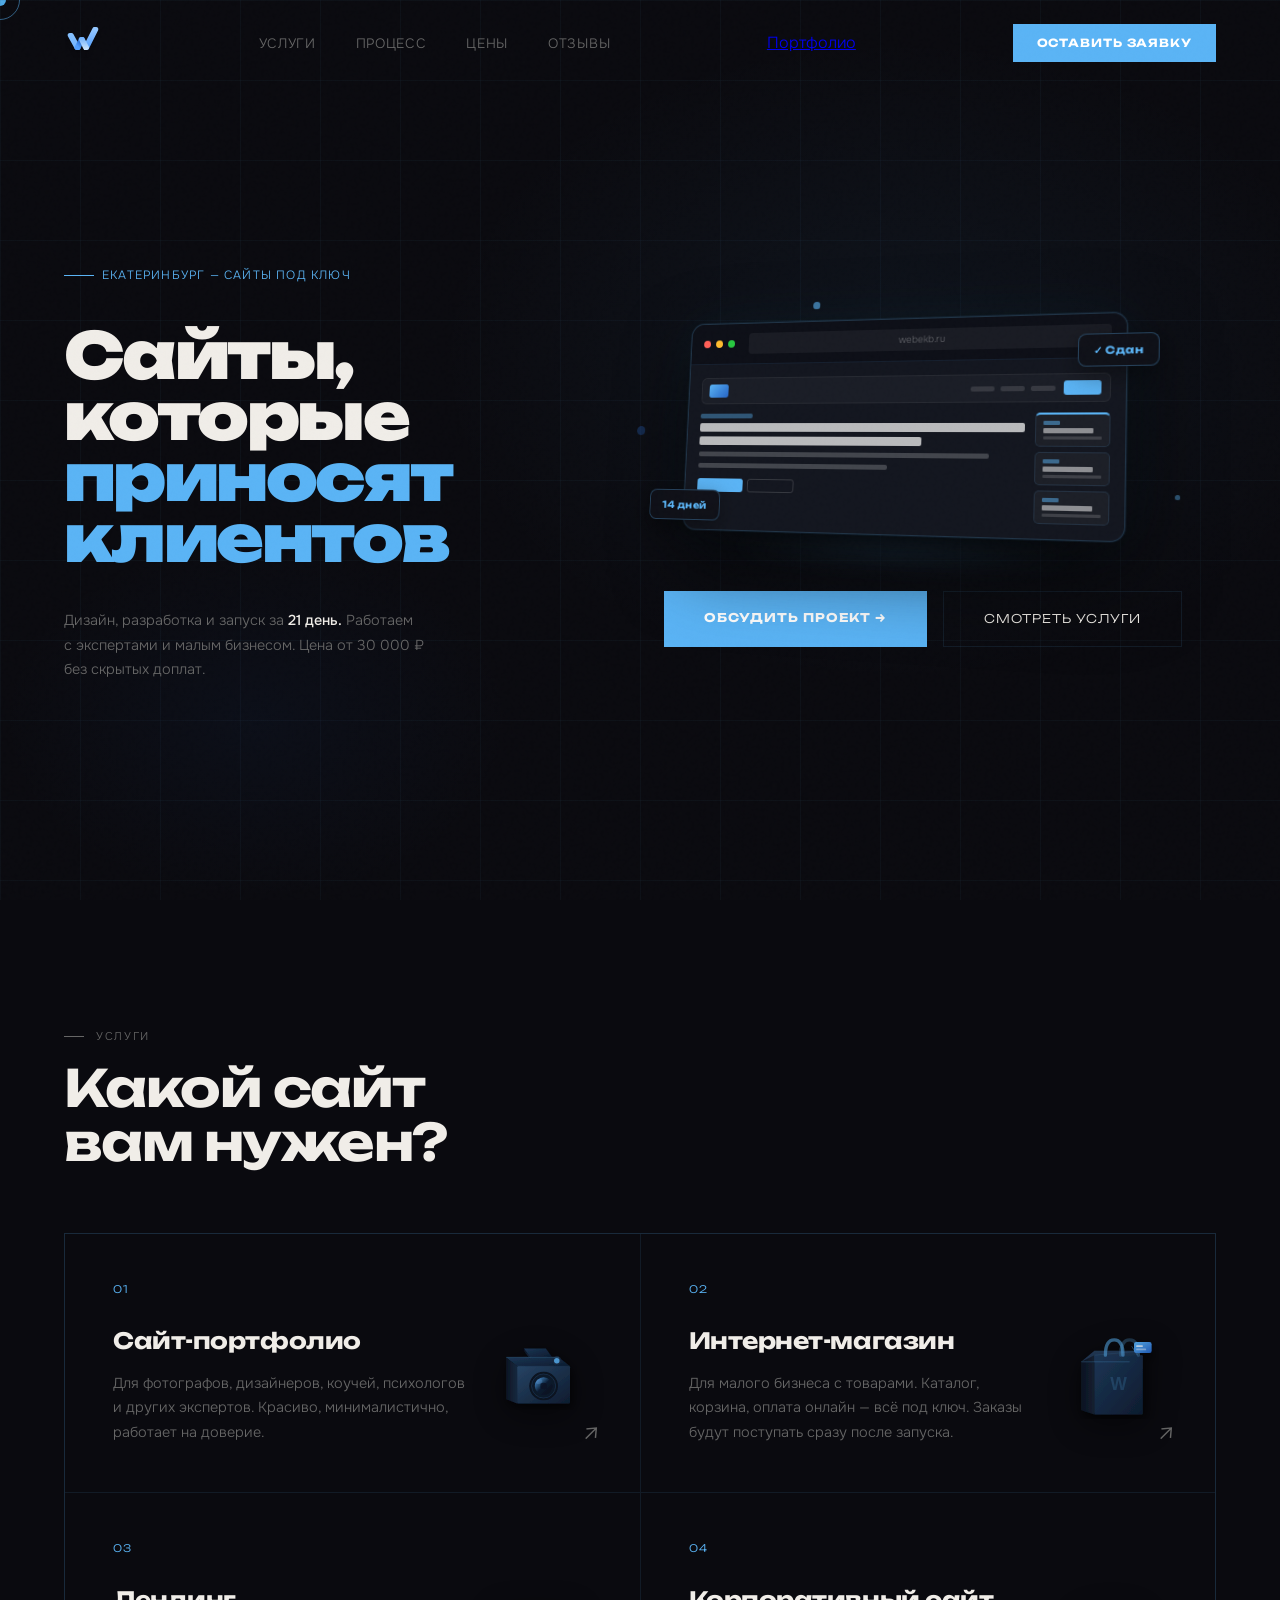
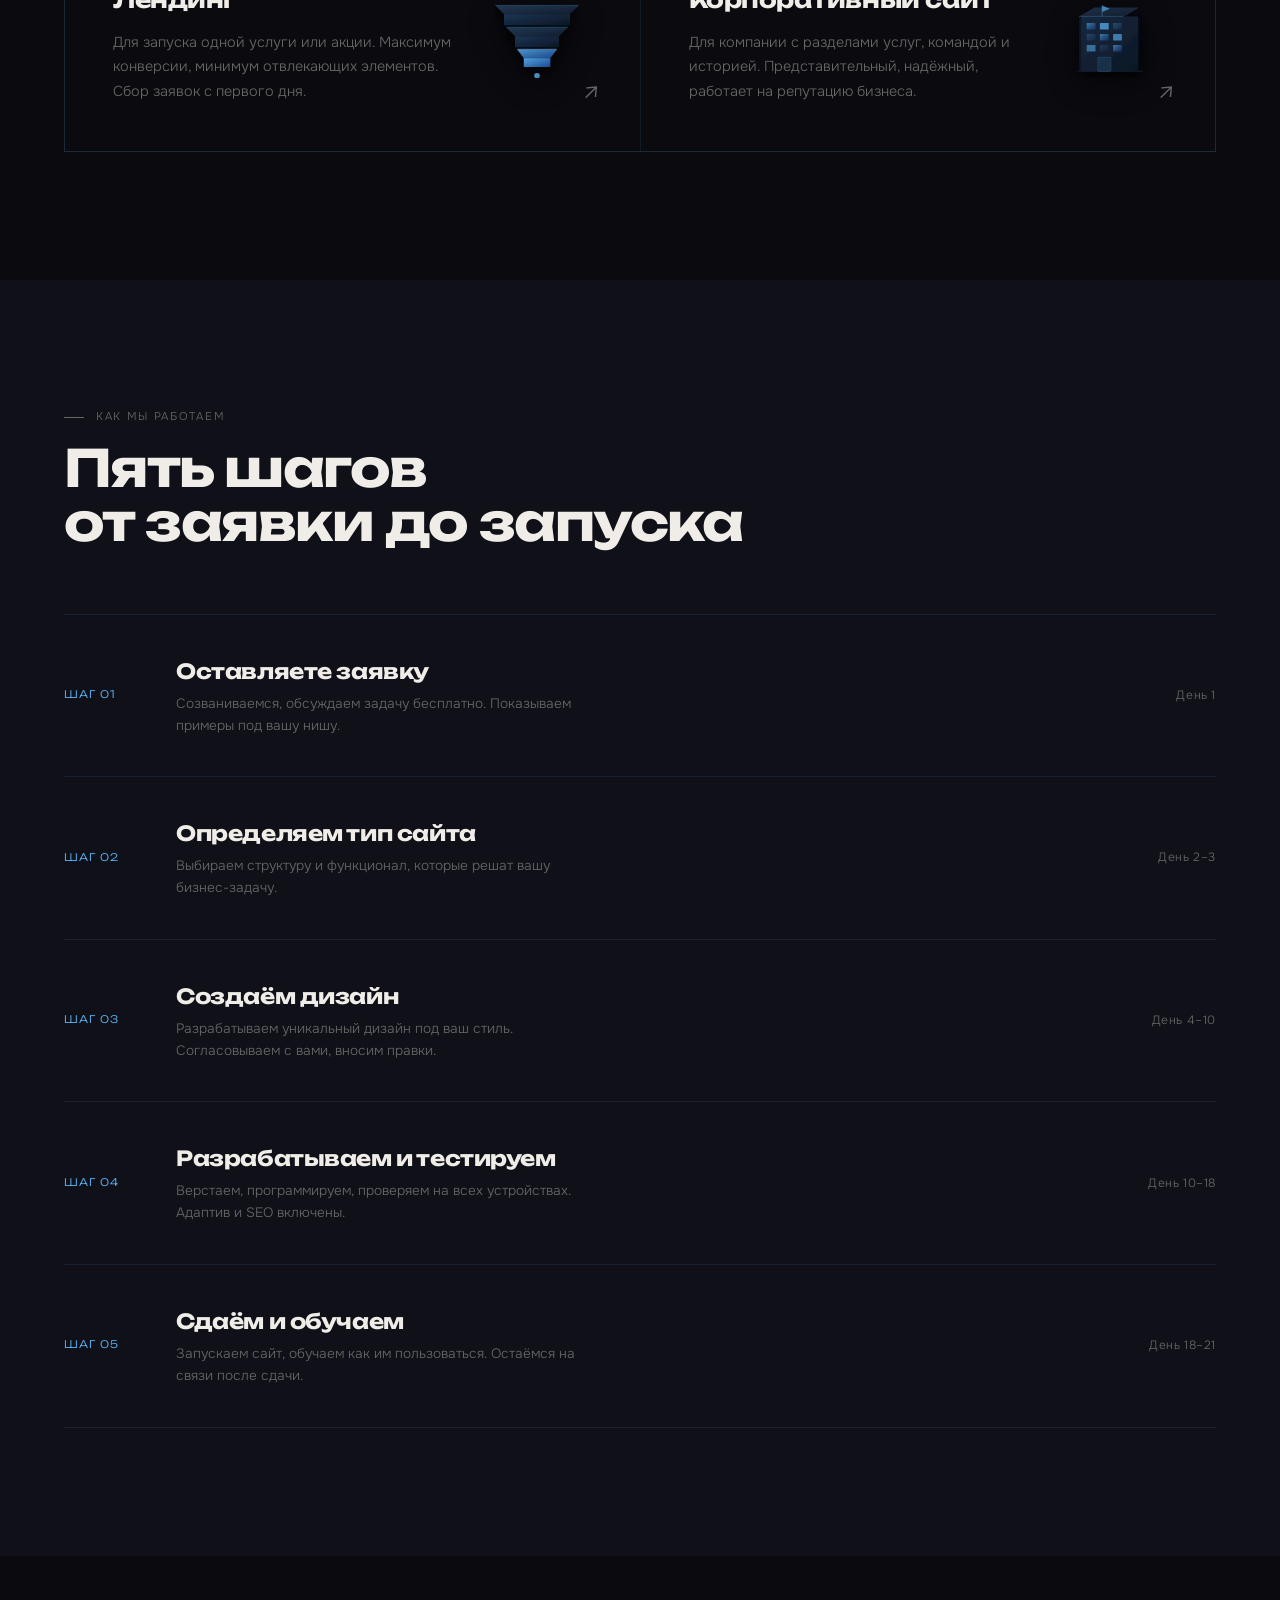
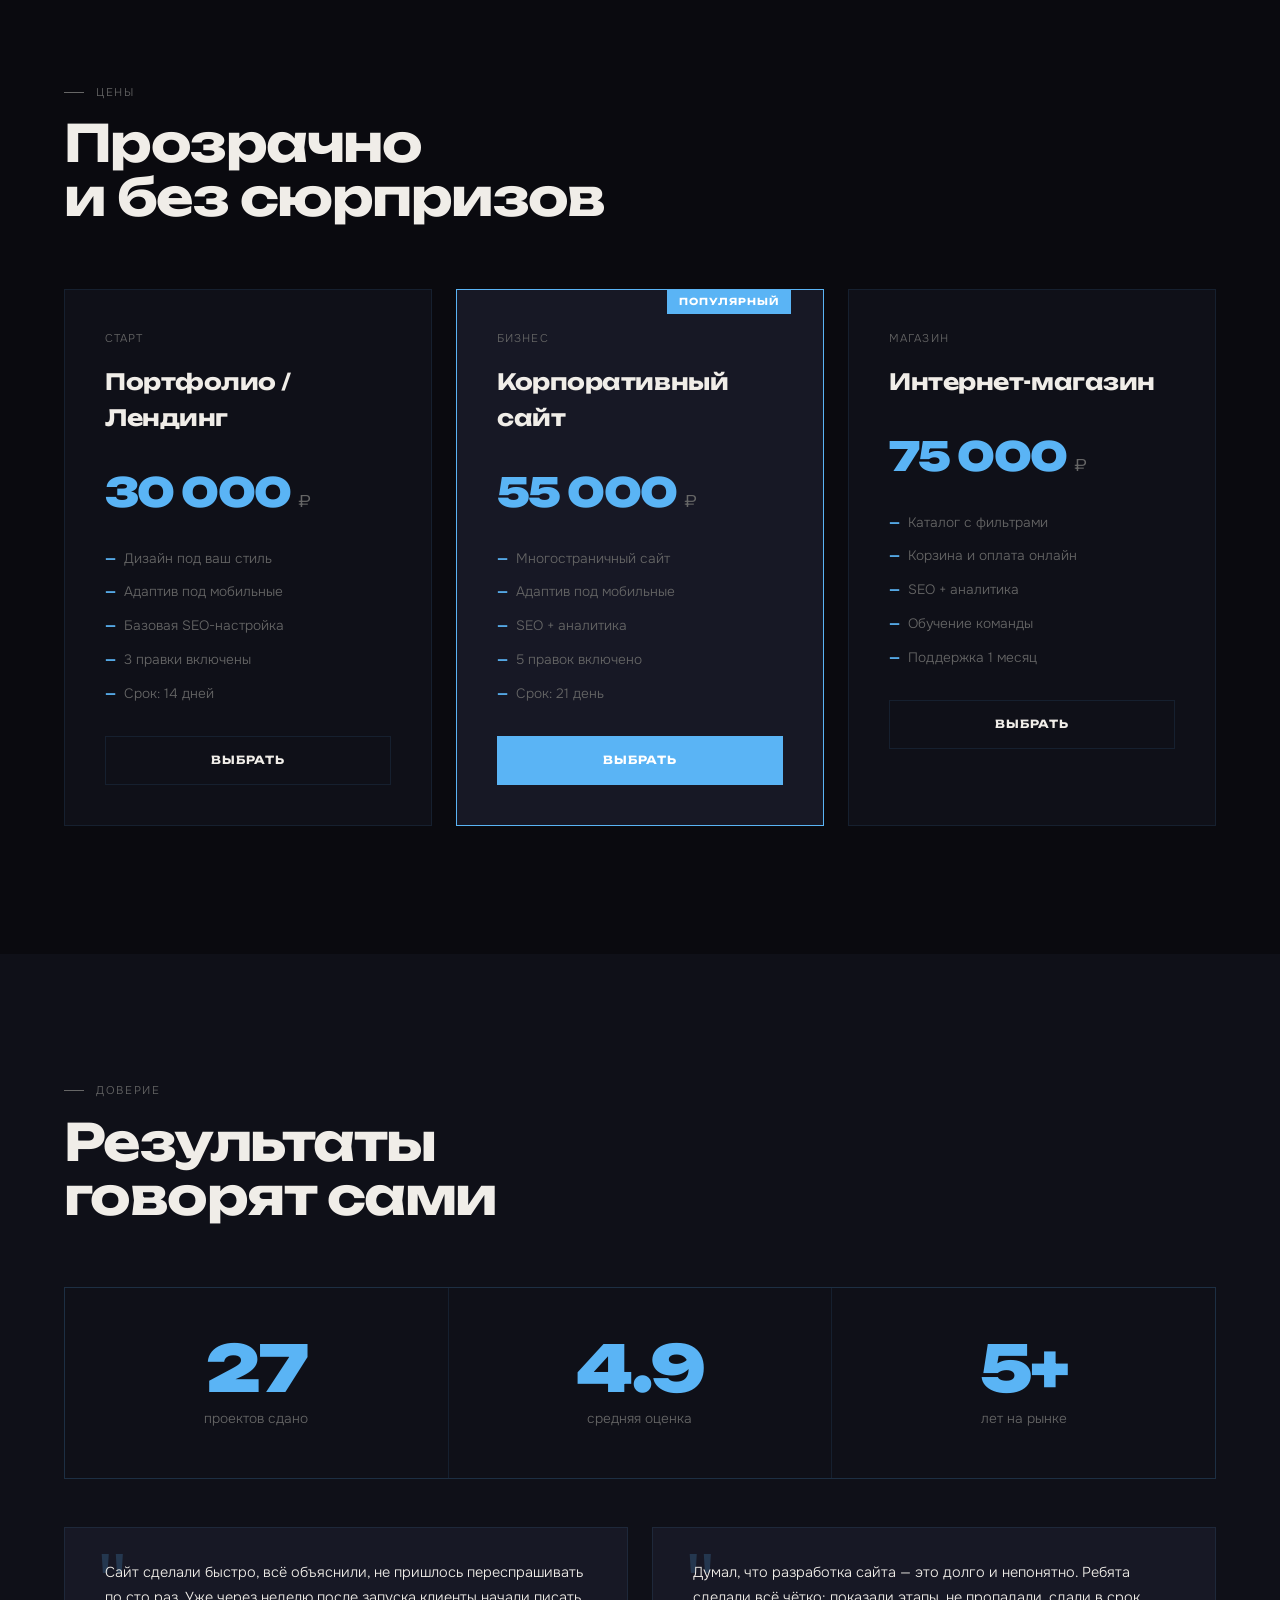
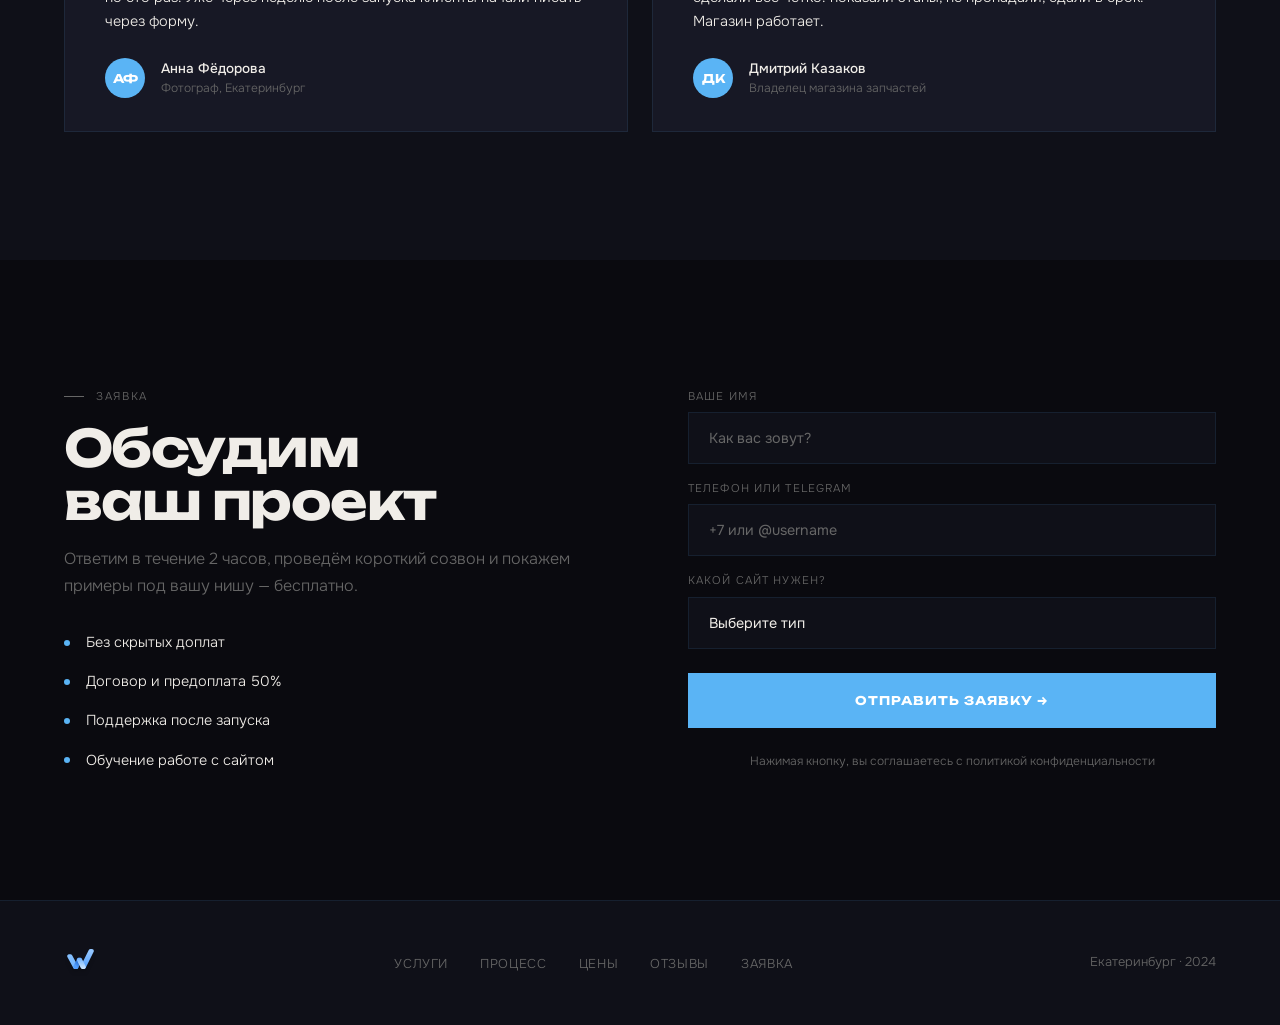
==== commit 43690472: "feat: add portfolio nav button" ====
--- a/index.html
+++ b/index.html
@@ -23,7 +23,7 @@
     <li><a href="#pricing">Цены</a></li>
     <li><a href="#trust">Отзывы</a></li>
   </ul>
-  <button class="nav-cta" onclick="document.getElementById('contact').scrollIntoView({behavior:'smooth'})">Оставить заявку</button>
+  <a href="portfolio.html" class="nav-portfolio">Портфолио</a><button class="nav-cta" onclick="document.getElementById('contact').scrollIntoView({behavior:'smooth'})">Оставить заявку</button>
 </nav>
 
 <!-- HERO -->
--- a/style.css
+++ b/style.css
@@ -875,24 +875,47 @@
   section { padding: 5rem 2rem; }
   .hero { padding: 6rem 2rem 3rem; }
 
+  /* Same as mobile hero layout: stack vertically */
   .hero-split {
     grid-template-columns: 1fr;
-    gap: 3rem;
-  }
-  .hero-3d { order: -1; }
-  .mockup-browser { width: 100%; max-width: 440px; }
+    gap: 0;
+  }
+  .hero-left { gap: 1.5rem; }
+
+  /* Mockup: centered, comfortable size */
+  .hero-right {
+    align-items: center;
+    padding-top: 0;
+    margin-top: 2.5rem;
+    gap: 2rem;
+    width: 100%;
+  }
+  .hero-3d {
+    width: 100%;
+    display: flex;
+    justify-content: center;
+    margin-bottom: 0;
+  }
+  .mockup-browser { width: 420px; max-width: 100%; }
   .mockup-scene {
-    transform: rotateY(-10deg) rotateX(4deg);
+    transform: rotateY(-12deg) rotateX(5deg);
   }
   @keyframes floatScene {
-    0%,100% { transform: rotateY(-10deg) rotateX(4deg) translateY(0); }
-    50%      { transform: rotateY(-7deg) rotateX(2deg) translateY(-10px); }
-  }
-  .hero-left .hero-bottom {
-    grid-template-columns: 1fr;
-    gap: 1.5rem;
-  }
-  .hero-left .hero-actions { align-items: flex-start; }
+    0%,100% { transform: rotateY(-12deg) rotateX(5deg) translateY(0); }
+    50%      { transform: rotateY(-9deg) rotateX(3deg) translateY(-10px); }
+  }
+
+  /* Buttons: two in one row, full width */
+  .hero-actions {
+    width: 100%;
+    flex-direction: row;
+    gap: 1rem;
+  }
+  .btn-primary, .btn-ghost {
+    flex: 1;
+    text-align: center;
+    box-sizing: border-box;
+  }
 
   .services-grid { grid-template-columns: 1fr; }
   .pricing-grid { grid-template-columns: 1fr; }
@@ -910,18 +933,45 @@
   section { padding: 4rem 1.25rem; }
   .hero { padding: 5.5rem 1.25rem 2.5rem; }
 
-  .hero-split { gap: 2rem; }
+  /* Hero: stack vertically */
+  .hero-split { grid-template-columns: 1fr; gap: 0; }
+  .hero-left { gap: 1.25rem; }
   .hero-left .hero-title { font-size: clamp(2rem, 10vw, 3rem); }
-  .hero-left .hero-bottom { gap: 1.25rem; }
   .hero-left .hero-sub { max-width: 100%; font-size: 0.85rem; }
-  .hero-left .hero-actions { flex-direction: row; flex-wrap: wrap; align-items: flex-start; }
   .scroll-hint { display: none; }
 
-  .mockup-browser { width: 100%; max-width: 320px; }
-  .mockup-scene { transform: rotateY(-6deg) rotateX(3deg); }
-  .fb1 { left: -10px; font-size: 9px; padding: 5px 10px; }
-  .fb2 { right: -10px; font-size: 9px; padding: 5px 10px; }
+  /* 3D mockup: centered at natural size */
+  .hero-right {
+    align-items: center;
+    padding-top: 0;
+    margin-top: 2.5rem;
+    gap: 1.5rem;
+    width: 100%;
+  }
+  .hero-3d {
+    width: 100%;
+    display: flex;
+    justify-content: center;
+    margin-bottom: 0;
+  }
+  .mockup-scene { transform: rotateY(-10deg) rotateX(5deg); }
+  .mockup-browser { width: 300px; }
+  .fb1 { left: -8px; font-size: 9px; padding: 5px 10px; }
+  .fb2 { right: -8px; font-size: 9px; padding: 5px 10px; }
   .fd3 { display: none; }
+
+  /* Buttons: full width, stacked */
+  .hero-actions {
+    width: 100%;
+    flex-direction: column;
+    align-items: stretch;
+    gap: 0.75rem;
+  }
+  .btn-primary, .btn-ghost {
+    width: 100%;
+    text-align: center;
+    box-sizing: border-box;
+  }
 
   .section-title { font-size: clamp(1.6rem, 7vw, 2.5rem); }
   .services-grid { gap: 0; }
@@ -982,3 +1032,37 @@
   opacity: 1;
   transform: translateY(-3px);
 }
+
+/* ===================== SERVICE CARD ICON LAYOUT ===================== */
+.service-card-body {
+  display: flex;
+  align-items: center;
+  justify-content: space-between;
+  gap: 1rem;
+  height: 100%;
+}
+.service-card-text {
+  flex: 1;
+  min-width: 0;
+}
+.service-card-icon {
+  flex-shrink: 0;
+  width: 110px;
+  display: flex;
+  align-items: center;
+  justify-content: center;
+}
+.service-svg {
+  width: 100%;
+  height: auto;
+  display: block;
+  transition: transform 0.4s ease;
+  filter: drop-shadow(0 8px 16px rgba(0,0,0,0.5));
+}
+.service-card:hover .service-svg {
+  transform: translateY(-4px) rotate(2deg);
+}
+@media (max-width: 640px) {
+  .service-card-body { flex-direction: column; }
+  .service-card-icon { width: 90px; align-self: flex-end; }
+}
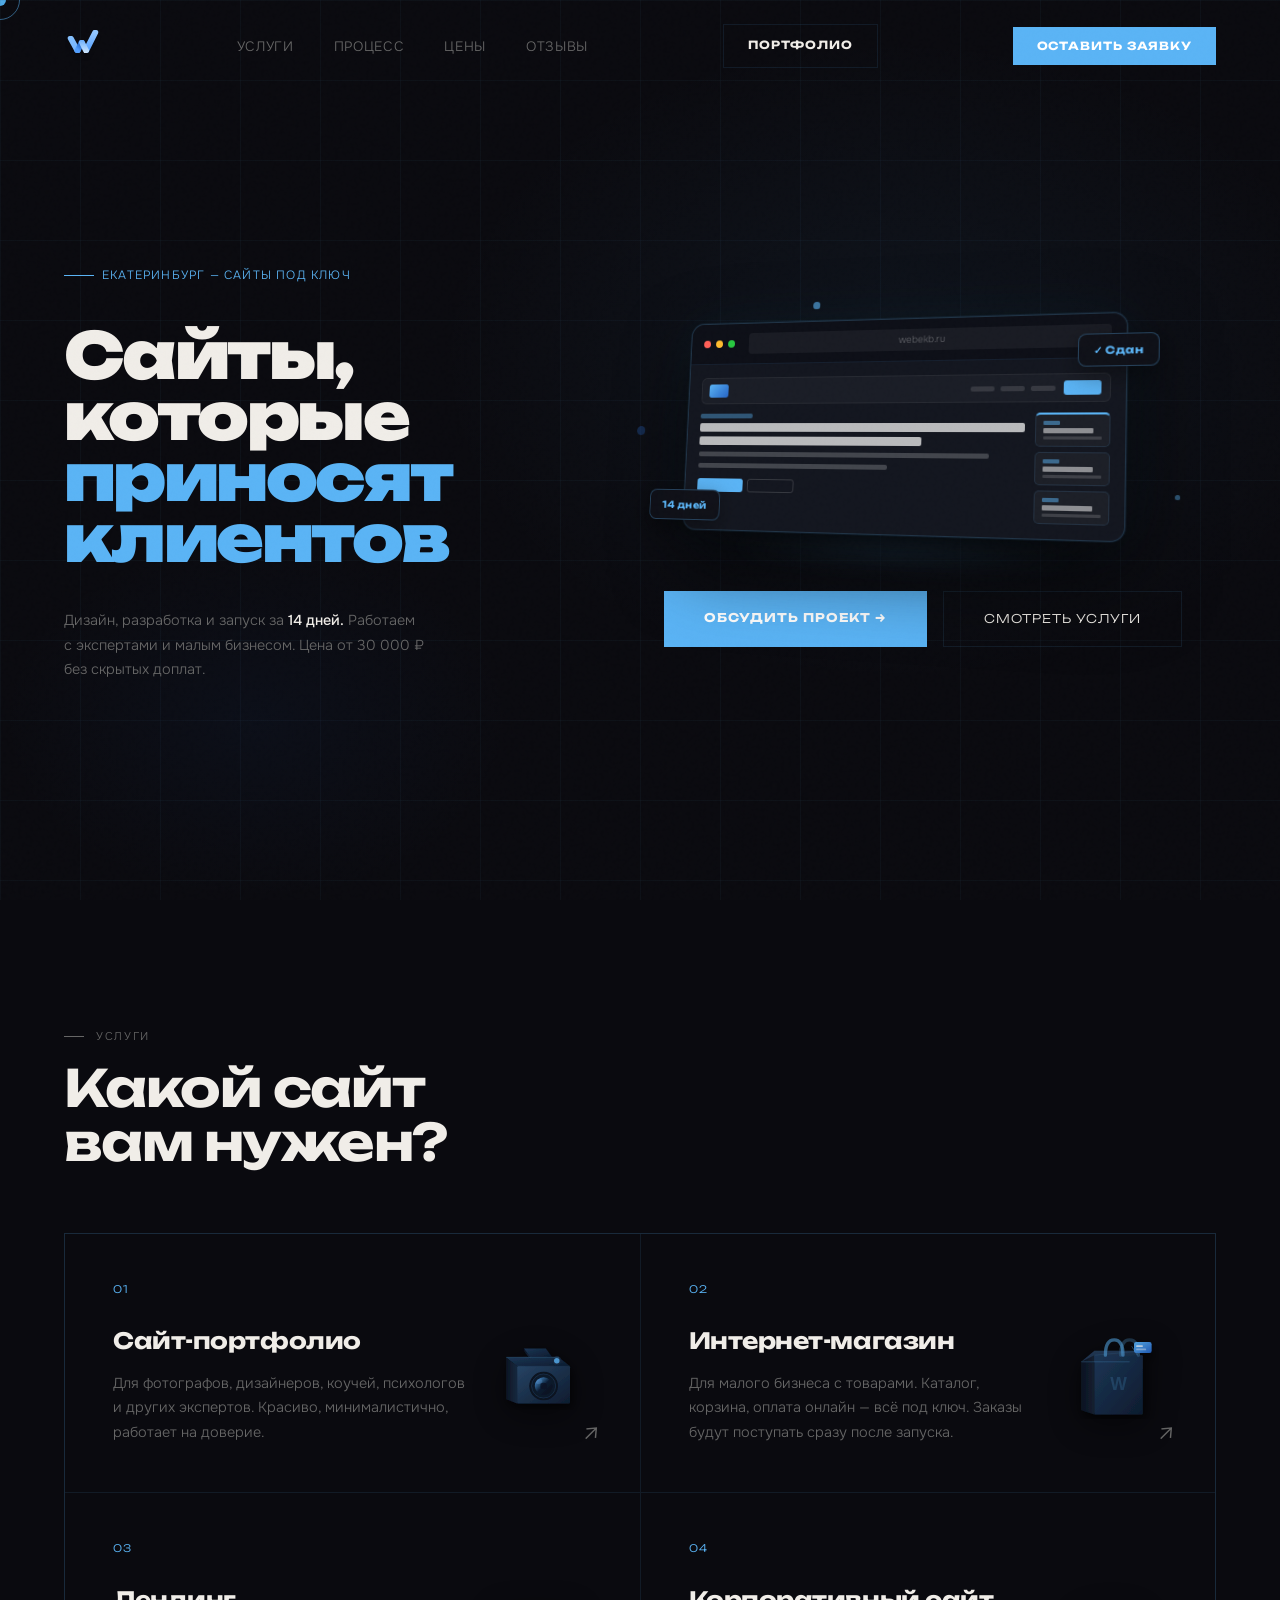
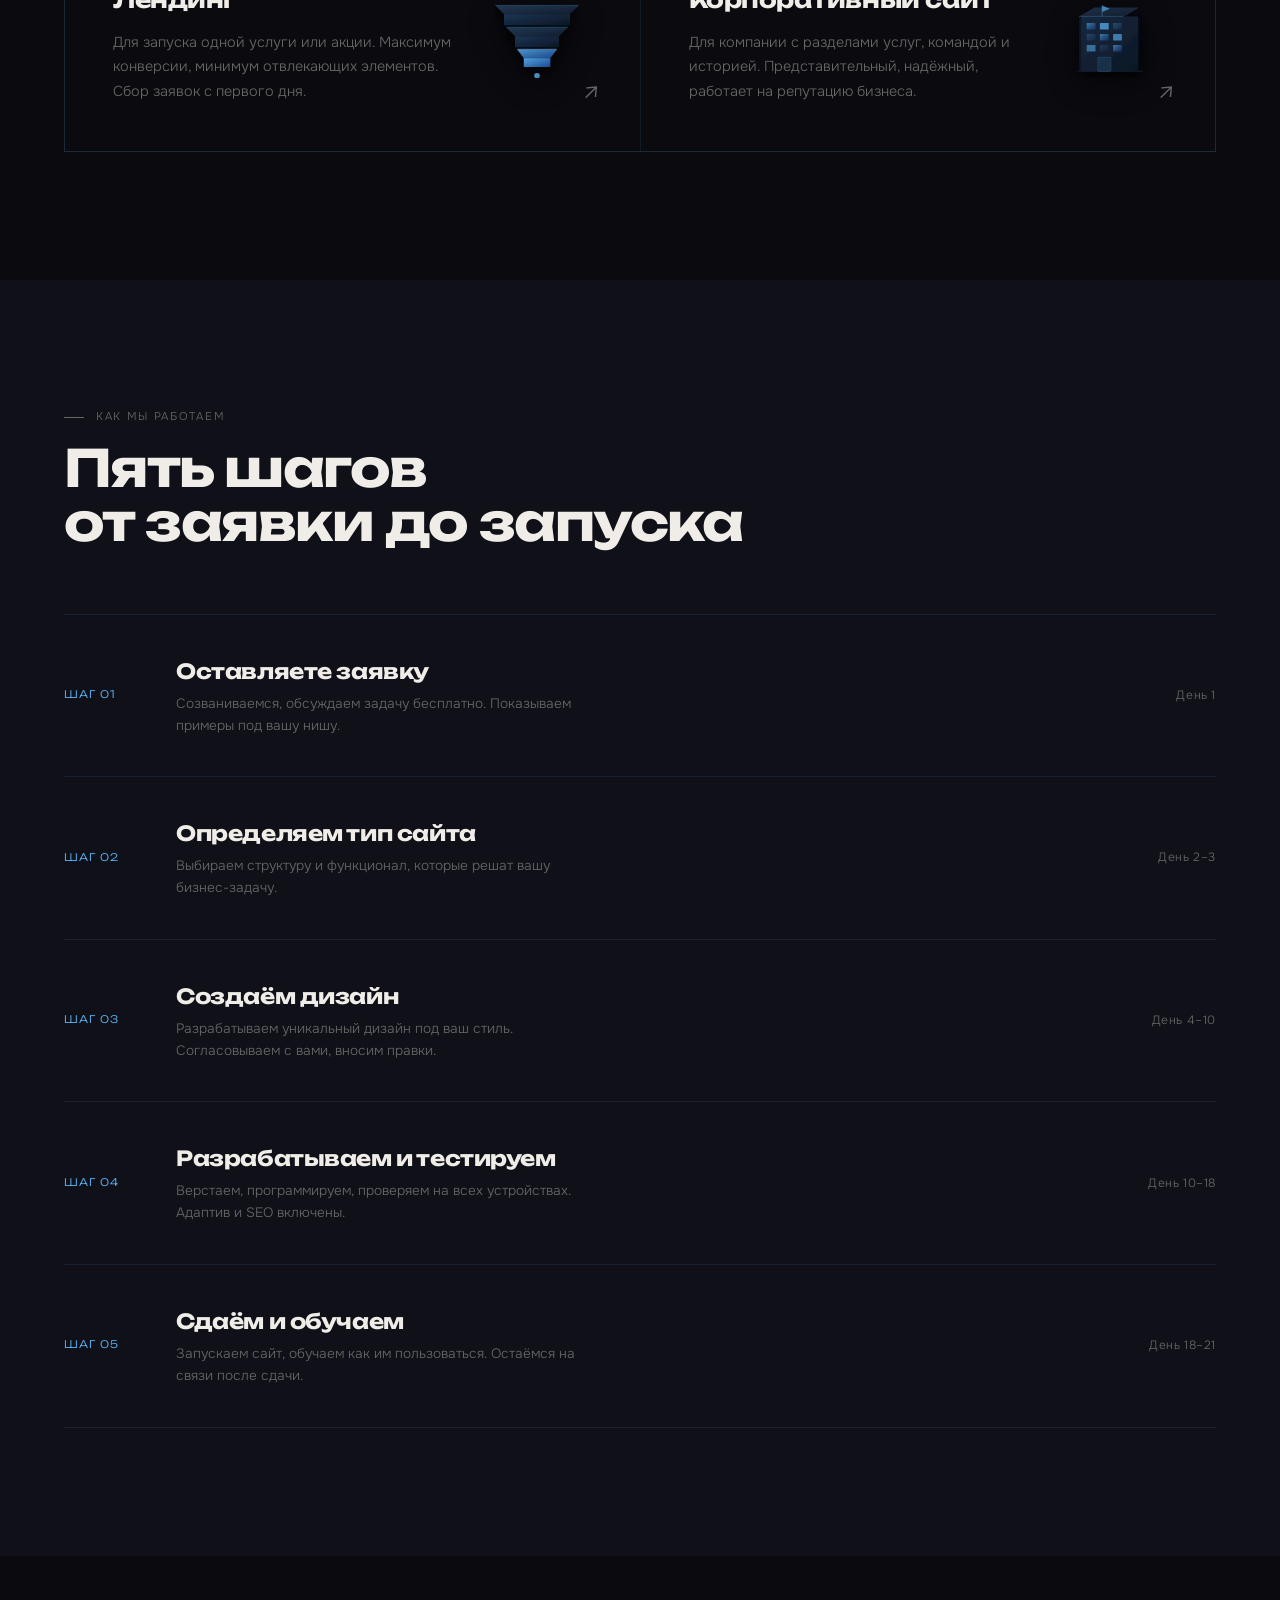
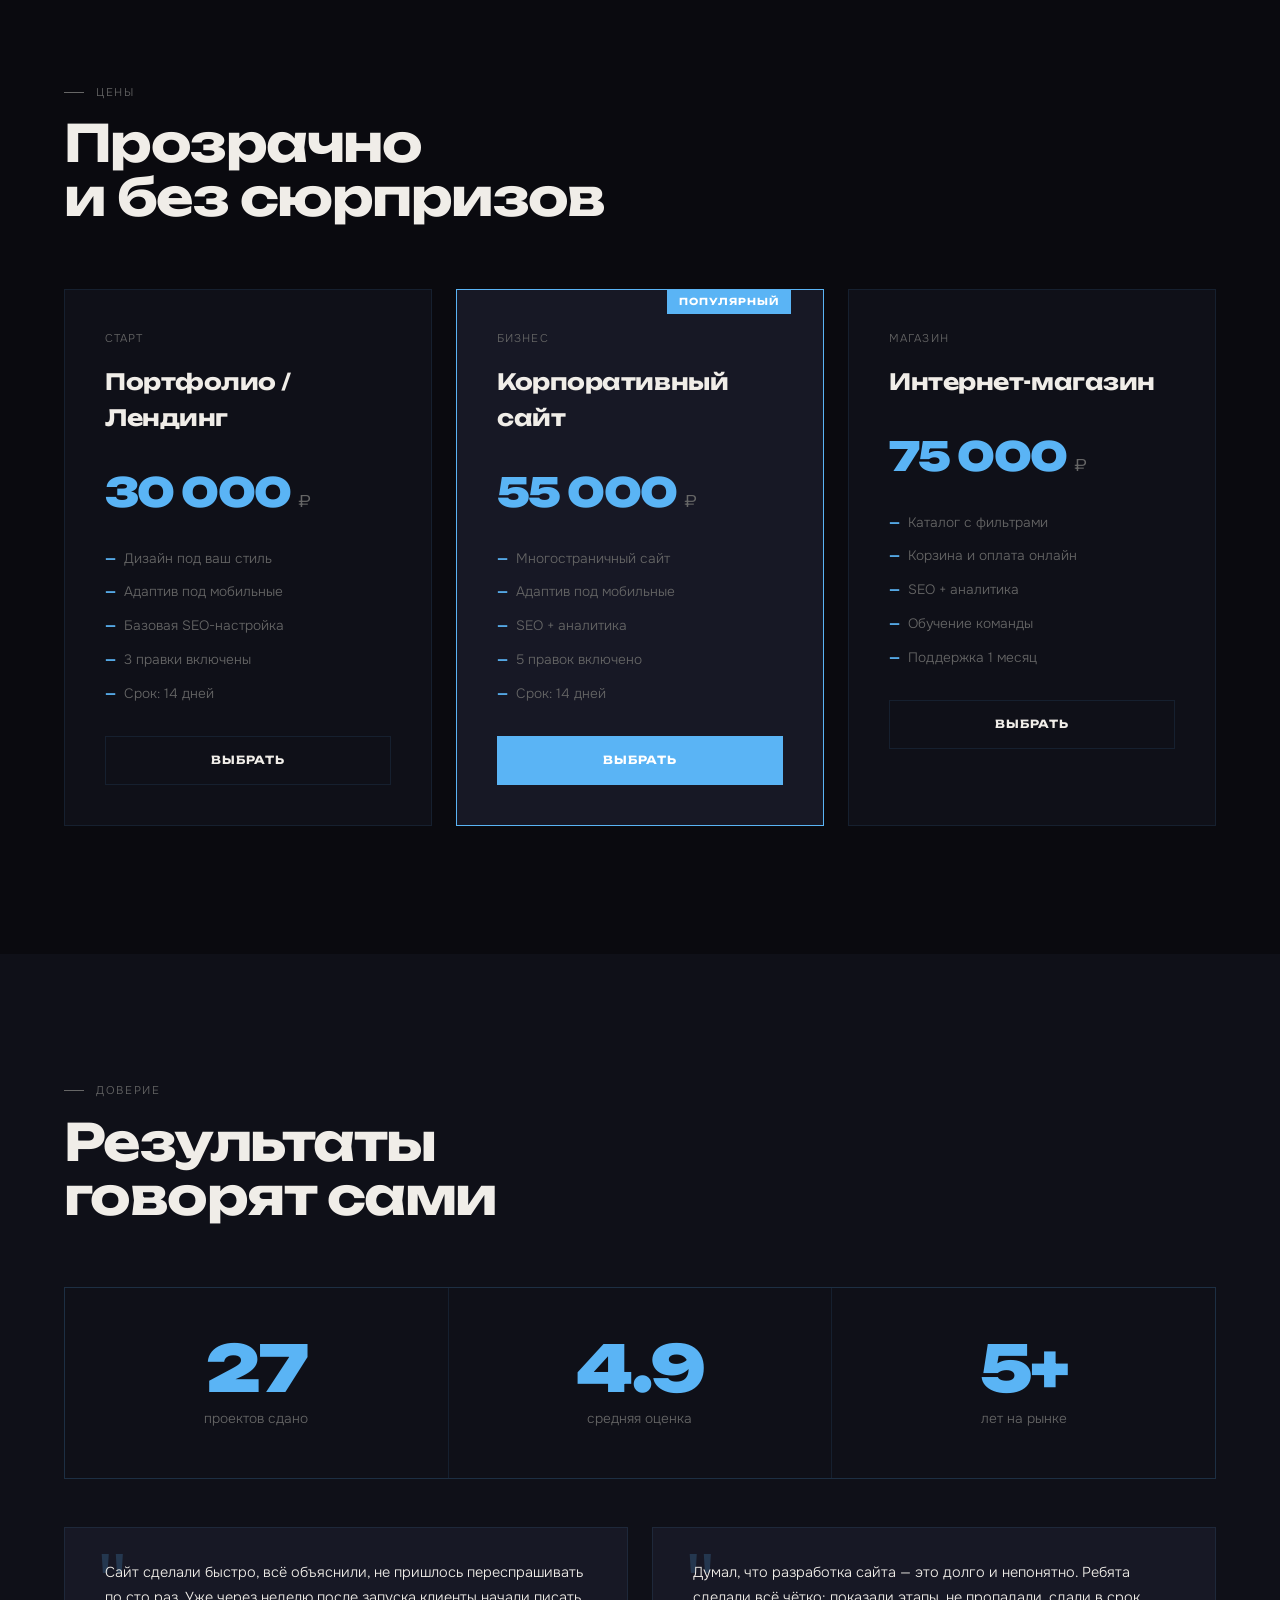
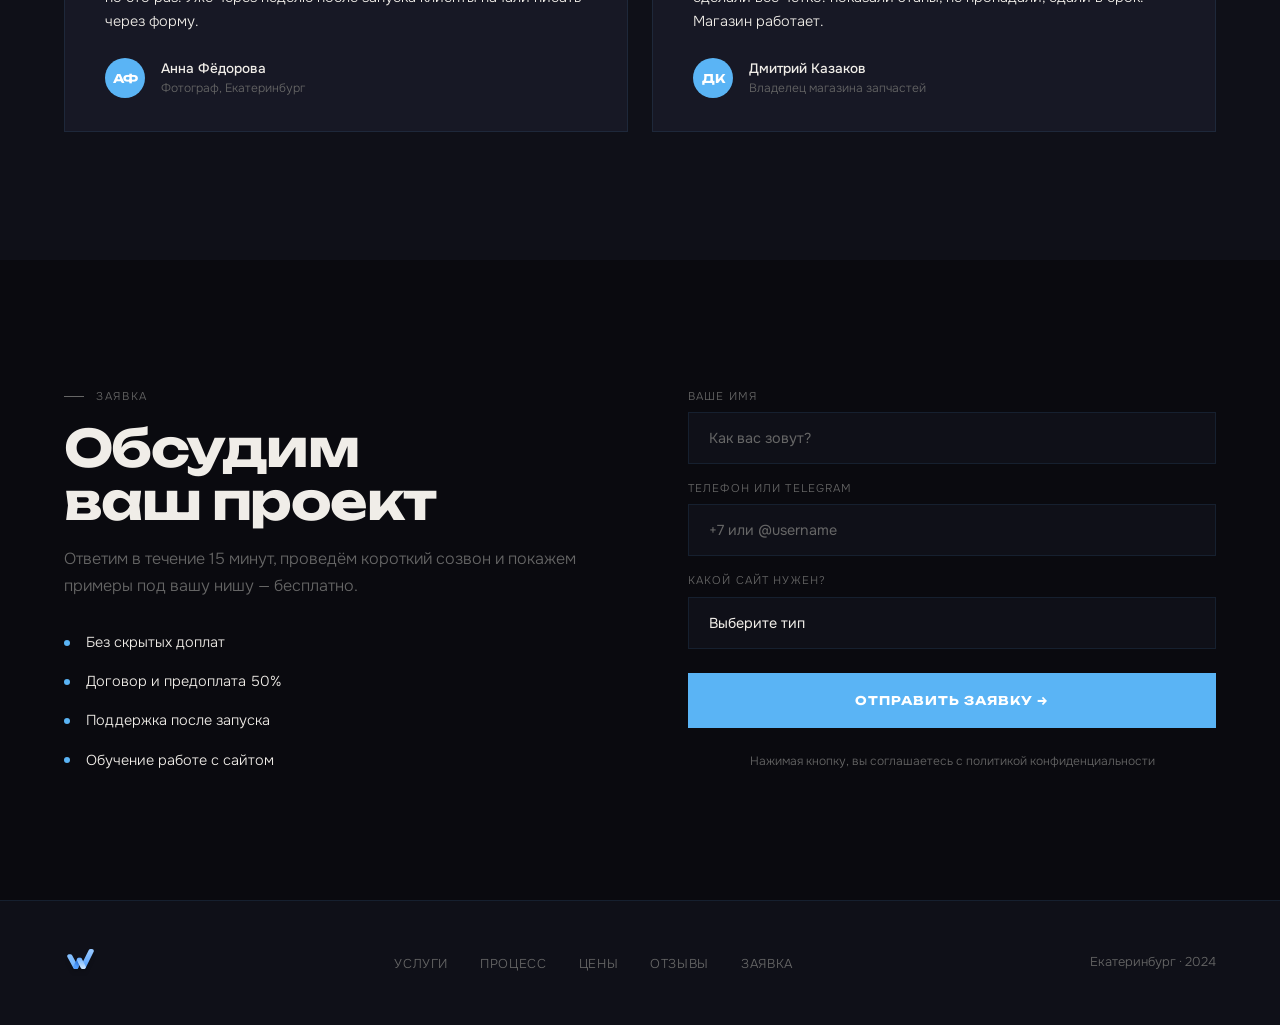
==== commit 0e5fc9cc: "fix: portfolio title, 15min response, 14 days" ====
--- a/index.html
+++ b/index.html
@@ -39,7 +39,7 @@
           <em>приносят клиентов</em>
         </h1>
         <p class="hero-sub">
-          Дизайн, разработка и запуск за <strong>21 день.</strong>
+          Дизайн, разработка и запуск за <strong>14 дней.</strong>
           Работаем с экспертами и малым бизнесом.
           Цена от 30 000 ₽ без скрытых доплат.
         </p>
@@ -344,7 +344,7 @@
         <li>Адаптив под мобильные</li>
         <li>SEO + аналитика</li>
         <li>5 правок включено</li>
-        <li>Срок: 21 день</li>
+        <li>Срок: 14 дней</li>
       </ul>
       <a href="#contact" class="price-btn">Выбрать</a>
     </div>
@@ -412,7 +412,7 @@
     <div class="contact-left">
       <div class="section-label">Заявка</div>
       <h2 class="section-title reveal">Обсудим<br>ваш проект</h2>
-      <p class="contact-sub">Ответим в течение 2 часов, проведём короткий созвон и покажем примеры под вашу нишу — бесплатно.</p>
+      <p class="contact-sub">Ответим в течение 15 минут, проведём короткий созвон и покажем примеры под вашу нишу — бесплатно.</p>
       <div class="contact-perks">
         <div class="perk"><div class="perk-dot"></div>Без скрытых доплат</div>
         <div class="perk"><div class="perk-dot"></div>Договор и предоплата 50%</div>
--- a/style.css
+++ b/style.css
@@ -1066,3 +1066,21 @@
   .service-card-body { flex-direction: column; }
   .service-card-icon { width: 90px; align-self: flex-end; }
 }
+
+/* Portfolio nav button */
+.nav-portfolio {
+  color: var(--text);
+  text-decoration: none;
+  font-family: var(--font-display);
+  font-size: 0.7rem;
+  font-weight: 700;
+  letter-spacing: 0.08em;
+  text-transform: uppercase;
+  padding: 0.75rem 1.5rem;
+  border: 1px solid var(--border);
+  transition: border-color 0.2s, color 0.2s;
+}
+.nav-portfolio:hover {
+  border-color: var(--accent);
+  color: var(--accent);
+}
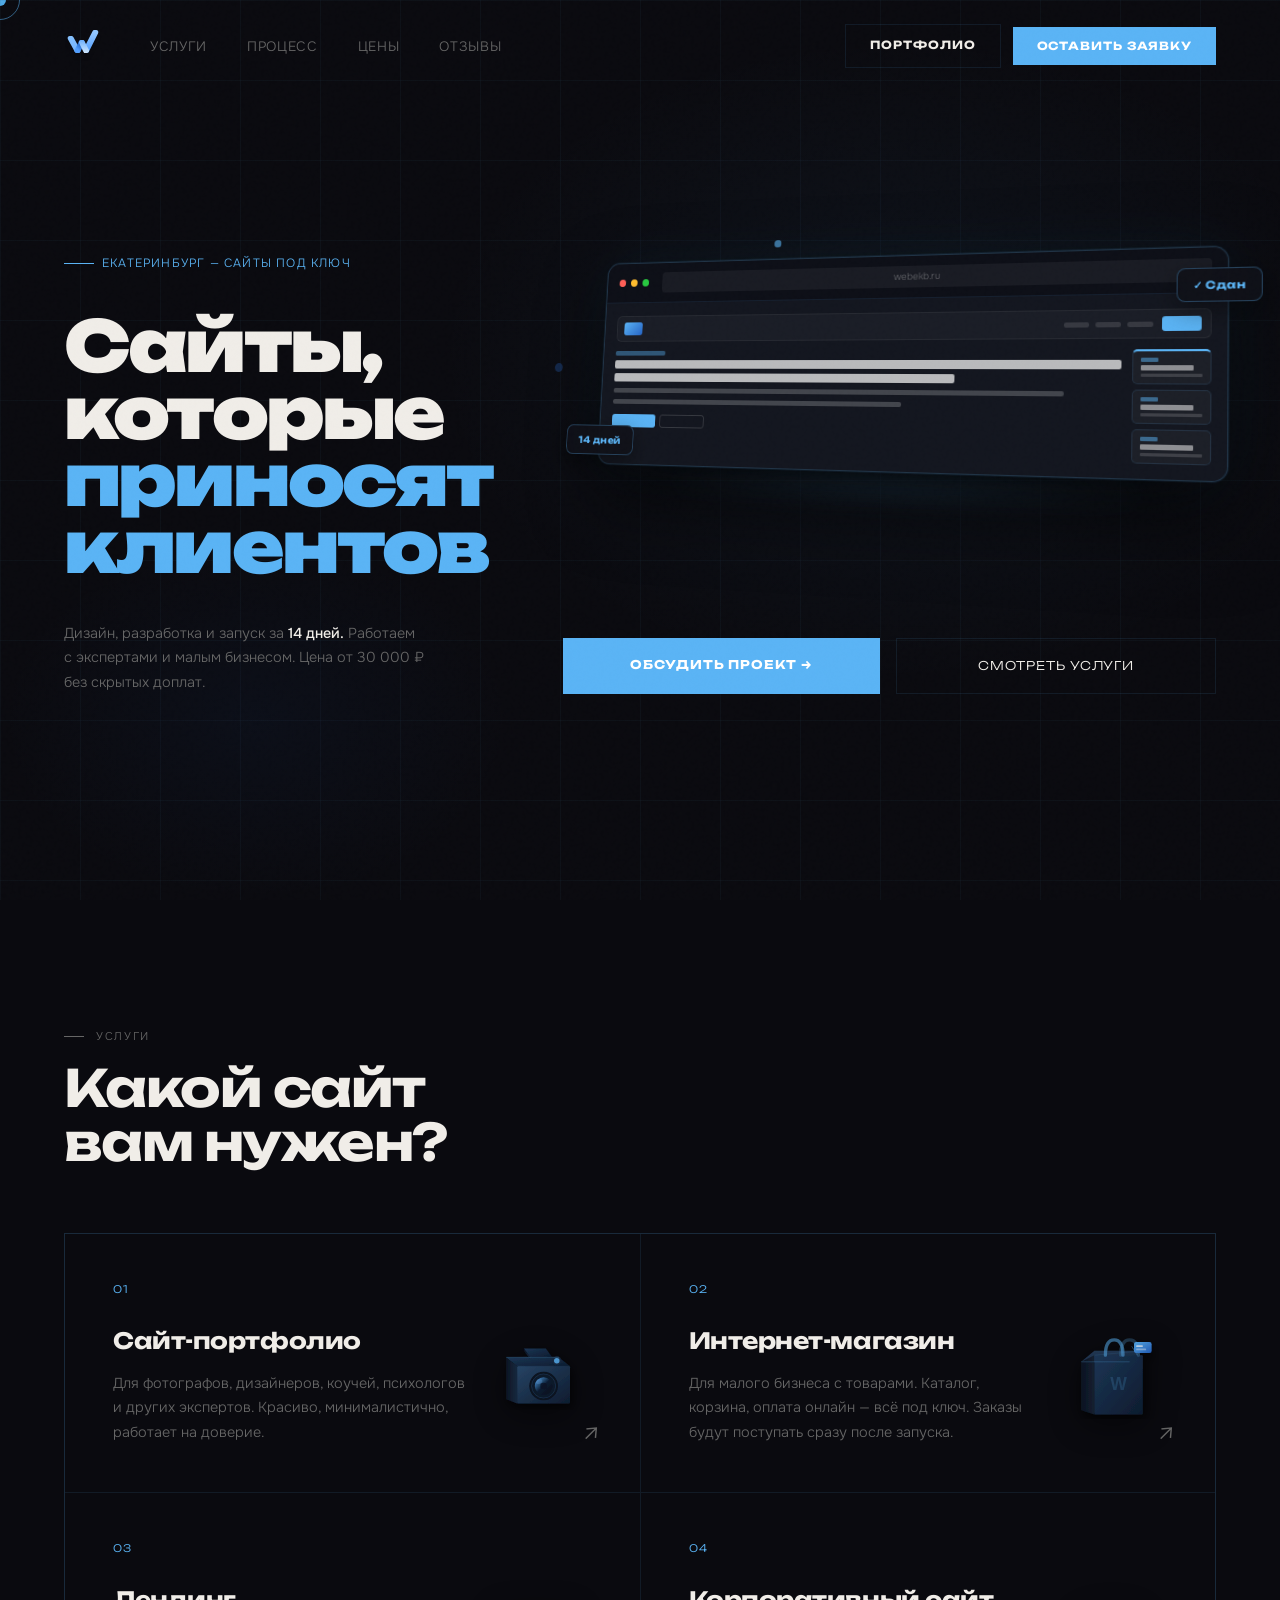
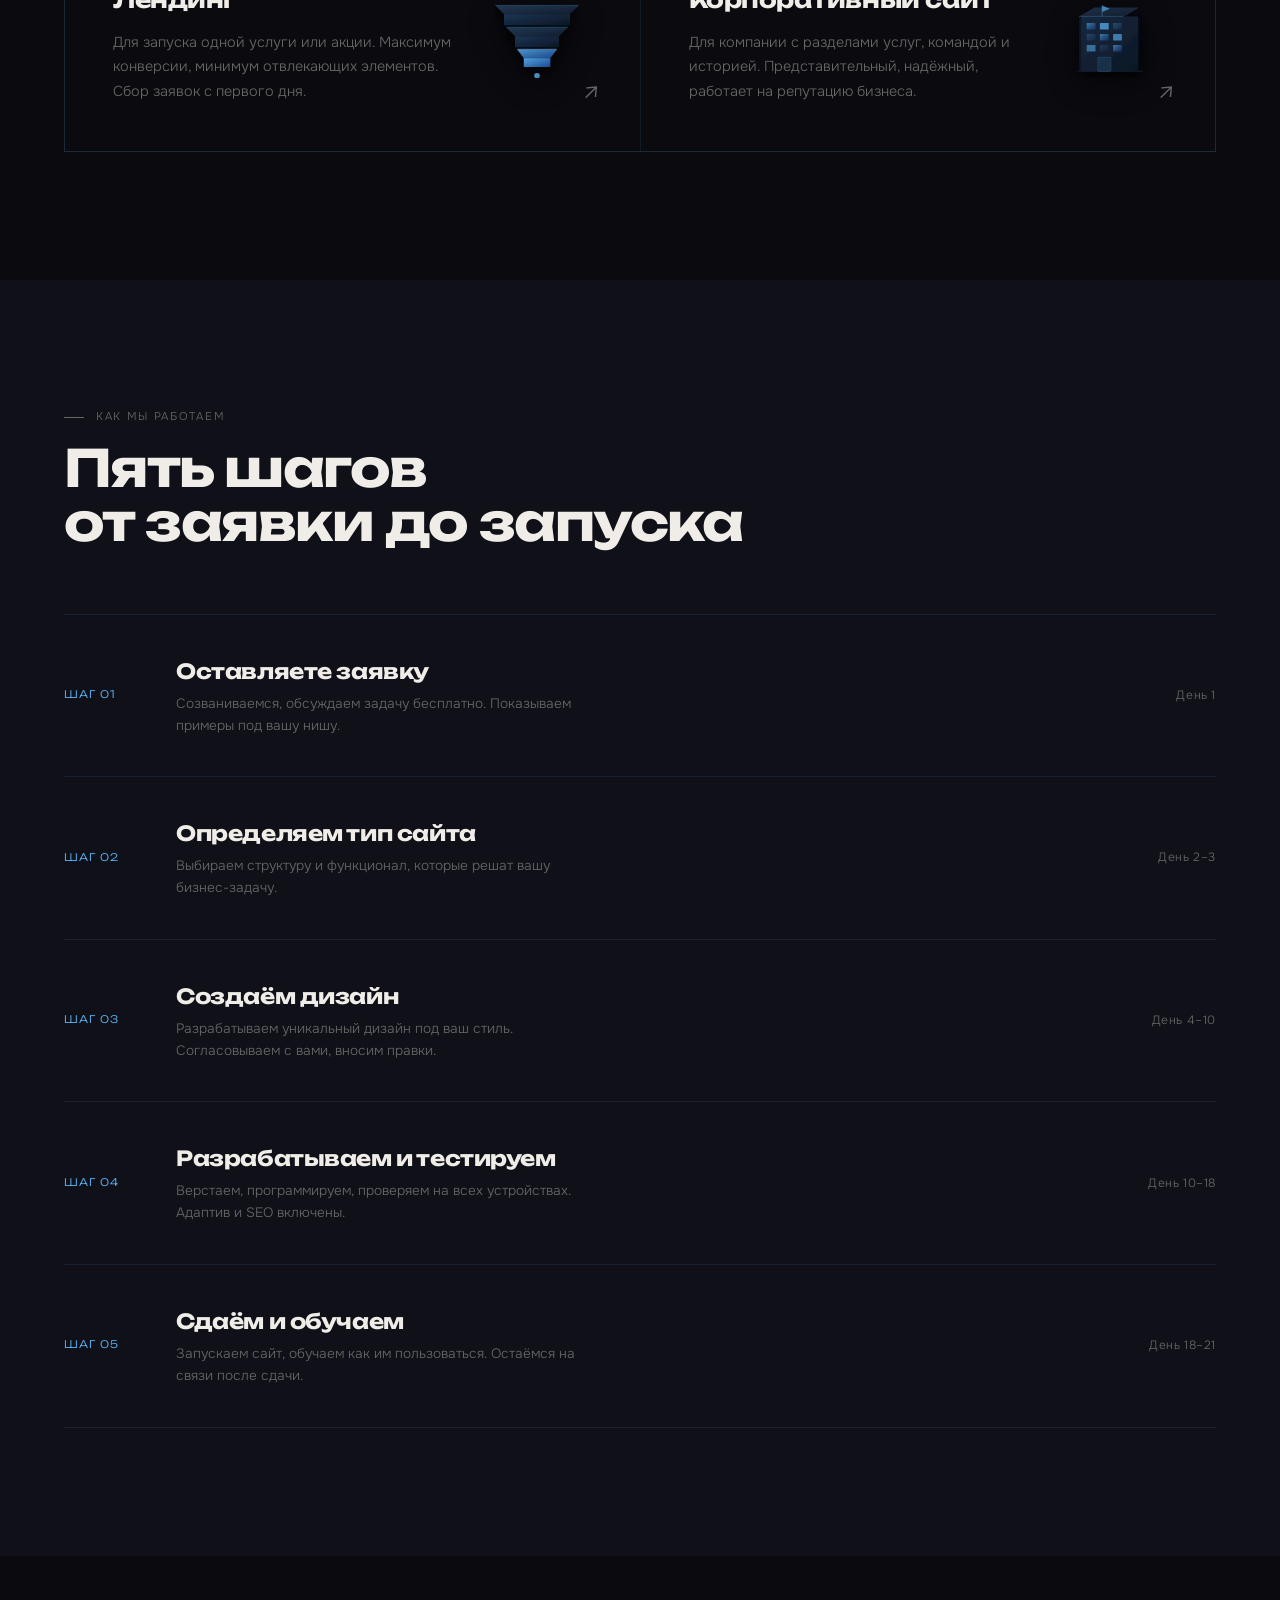
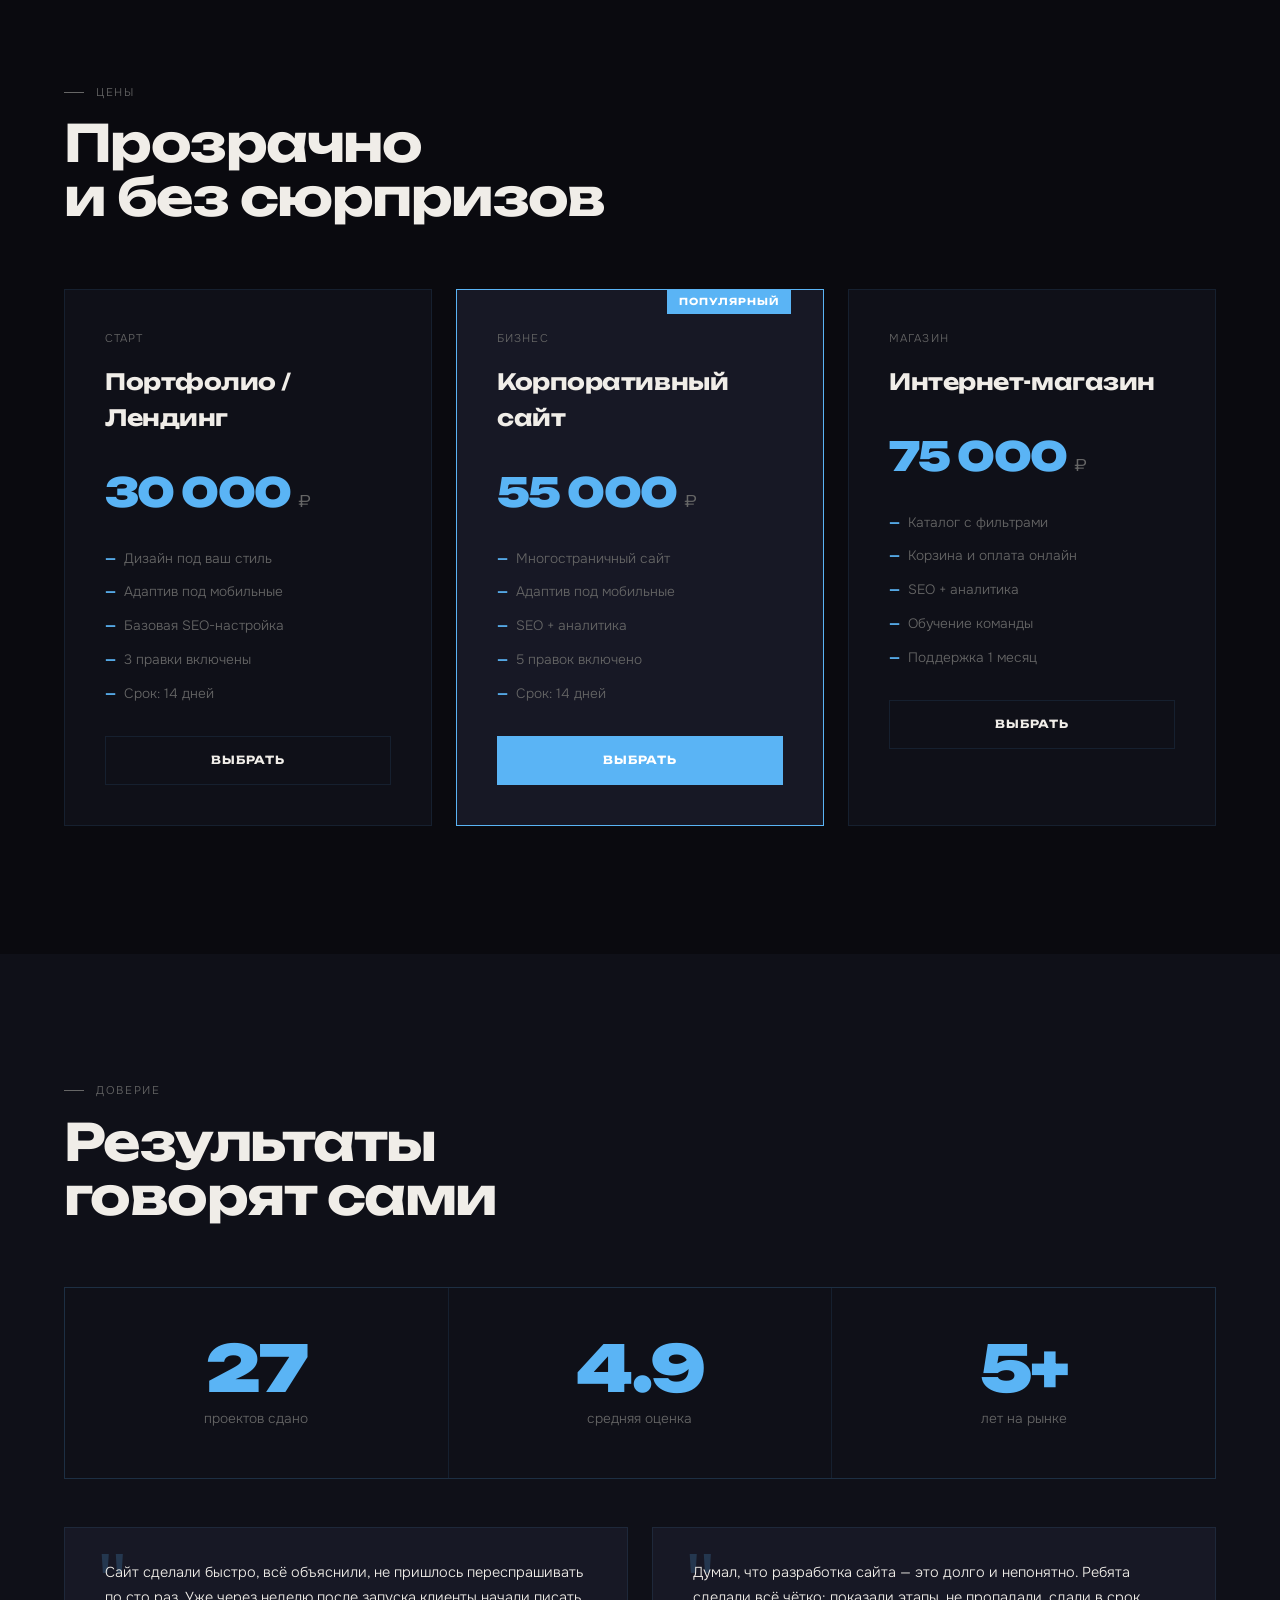
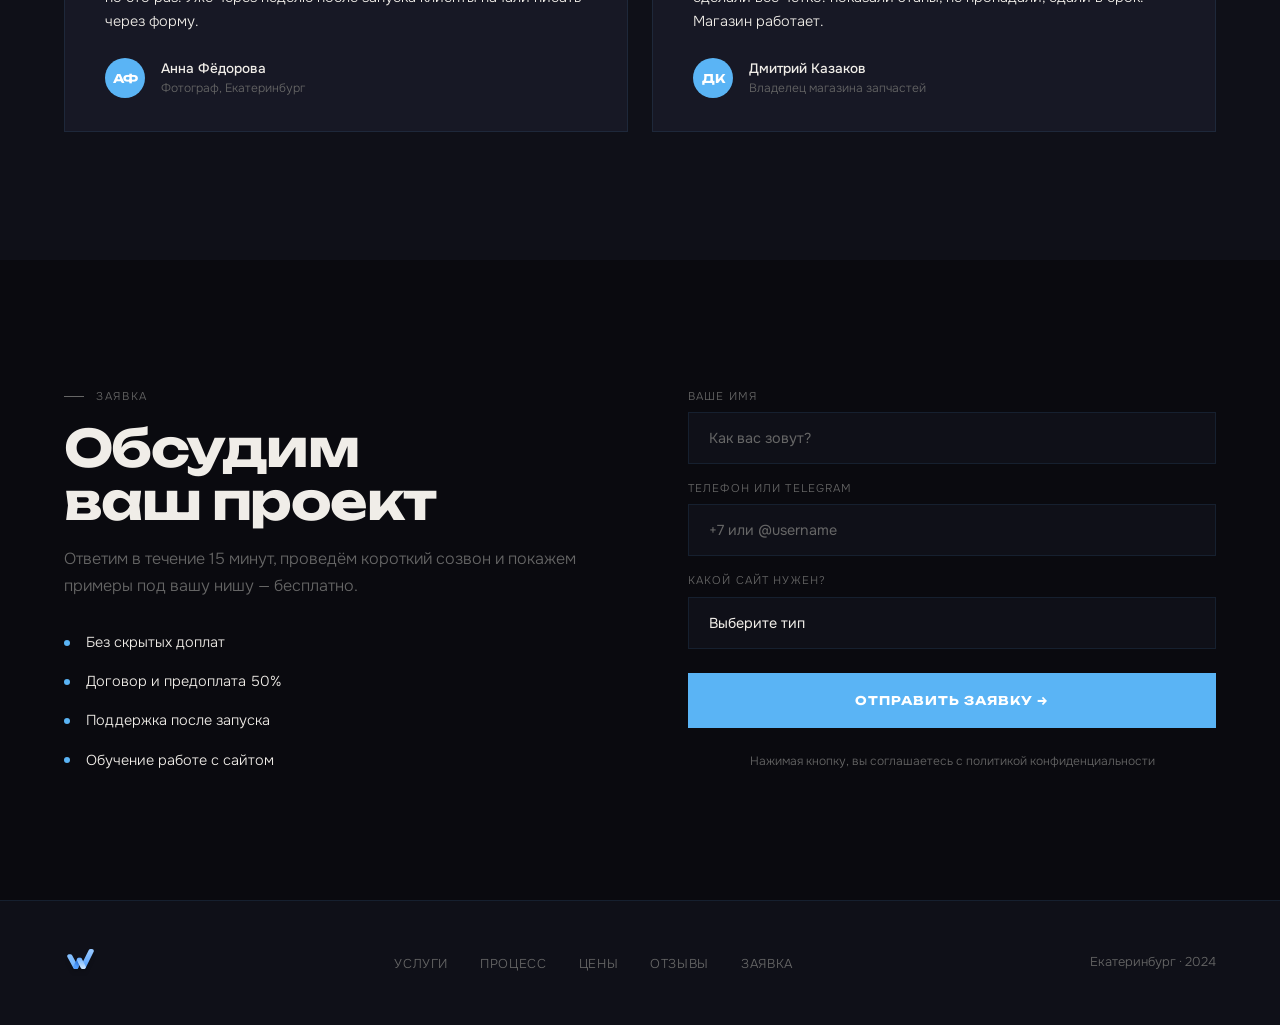
==== commit 6444b2ea: "fix: mockup full width matches buttons, buttons aligned with sub" ====
--- a/index.html
+++ b/index.html
@@ -45,6 +45,7 @@
         </p>
       </div>
       <div class="hero-right">
+        <div class="hero-right-top">
         <div class="hero-3d">
         <div class="mockup-scene">
           <div class="mockup-browser">
@@ -79,6 +80,7 @@
           <div class="float-dot fd3"></div>
         </div>
         </div><!-- /hero-3d -->
+        </div><!-- /hero-right-top -->
         <div class="hero-actions">
           <a href="#contact" class="btn-primary">Обсудить проект →</a>
           <a href="#services" class="btn-ghost">Смотреть услуги</a>
--- a/style.css
+++ b/style.css
@@ -68,7 +68,7 @@
     padding: 1.5rem 4rem;
     display: flex;
     align-items: center;
-    justify-content: space-between;
+    gap: 0;
     border-bottom: 1px solid transparent;
     transition: border-color 0.3s, background 0.3s;
   }
@@ -91,6 +91,8 @@
     display: flex;
     gap: 2.5rem;
     list-style: none;
+    margin-left: 3rem;
+    flex: 1;
   }
   .nav-links a {
     color: var(--muted);
@@ -689,16 +691,16 @@
 /* Override base hero for split layout */
 .hero {
   justify-content: center;
-  padding: 7rem 4rem 4rem;
+  padding: 6rem 4rem 3rem;
   min-height: 100vh;
 }
 
 .hero-split {
   position: relative;
   display: grid;
-  grid-template-columns: 1fr 1fr;
-  gap: 3rem;
-  align-items: center;
+  grid-template-columns: 1fr 1.4fr;
+  gap: 2rem;
+  align-items: stretch;
   width: 100%;
 }
 
@@ -707,10 +709,10 @@
   display: flex;
   flex-direction: column;
   gap: 2.5rem;
-  justify-content: center;
+  justify-content: flex-start;
 }
 .hero-left .hero-tag { margin-bottom: 0; }
-.hero-left .hero-title { font-size: clamp(2.5rem, 5vw, 6rem); }
+.hero-left .hero-title { font-size: clamp(2.5rem, 5.5vw, 6.5rem); }
 .hero-left .hero-sub { max-width: 360px; font-size: 0.9rem; margin: 0; }
 
 /* RIGHT — 3D mockup on top, buttons below */
@@ -718,14 +720,27 @@
   display: flex;
   flex-direction: column;
   align-items: flex-start;
-  gap: 2.5rem;
-  padding-top: 1rem;
+  gap: 0;
+  padding-top: 0;
+  margin-left: auto;
+  width: 100%;
+}
+.hero-right-top {
+  flex: 1;
+  width: 100%;
+  padding-bottom: 1.5rem;
 }
 .hero-actions {
   display: flex;
   flex-direction: row;
   gap: 1rem;
   flex-wrap: wrap;
+  width: 100%;
+}
+.hero-actions .btn-primary,
+.hero-actions .btn-ghost {
+  flex: 1;
+  text-align: center;
 }
 
 /* RIGHT COLUMN — 3D */
@@ -736,7 +751,8 @@
   perspective: 1200px;
   opacity: 0;
   animation: fadeUp 1s ease forwards 0.8s;
-  margin-bottom: 1rem;
+  margin-bottom: 0;
+  width: 100%;
 }
 
 .mockup-scene {
@@ -744,6 +760,7 @@
   transform: rotateY(-18deg) rotateX(6deg);
   transform-style: preserve-3d;
   animation: floatScene 6s ease-in-out infinite;
+  width: 100%;
 }
 @keyframes floatScene {
   0%,100% { transform: rotateY(-18deg) rotateX(6deg) translateY(0); }
@@ -752,7 +769,7 @@
 
 /* Browser shell */
 .mockup-browser {
-  width: 460px;
+  width: 100%;
   background: #13161f;
   border-radius: 14px;
   border: 1px solid rgba(90,180,245,0.18);
@@ -1079,6 +1096,7 @@
   padding: 0.75rem 1.5rem;
   border: 1px solid var(--border);
   transition: border-color 0.2s, color 0.2s;
+  margin-right: 0.75rem;
 }
 .nav-portfolio:hover {
   border-color: var(--accent);
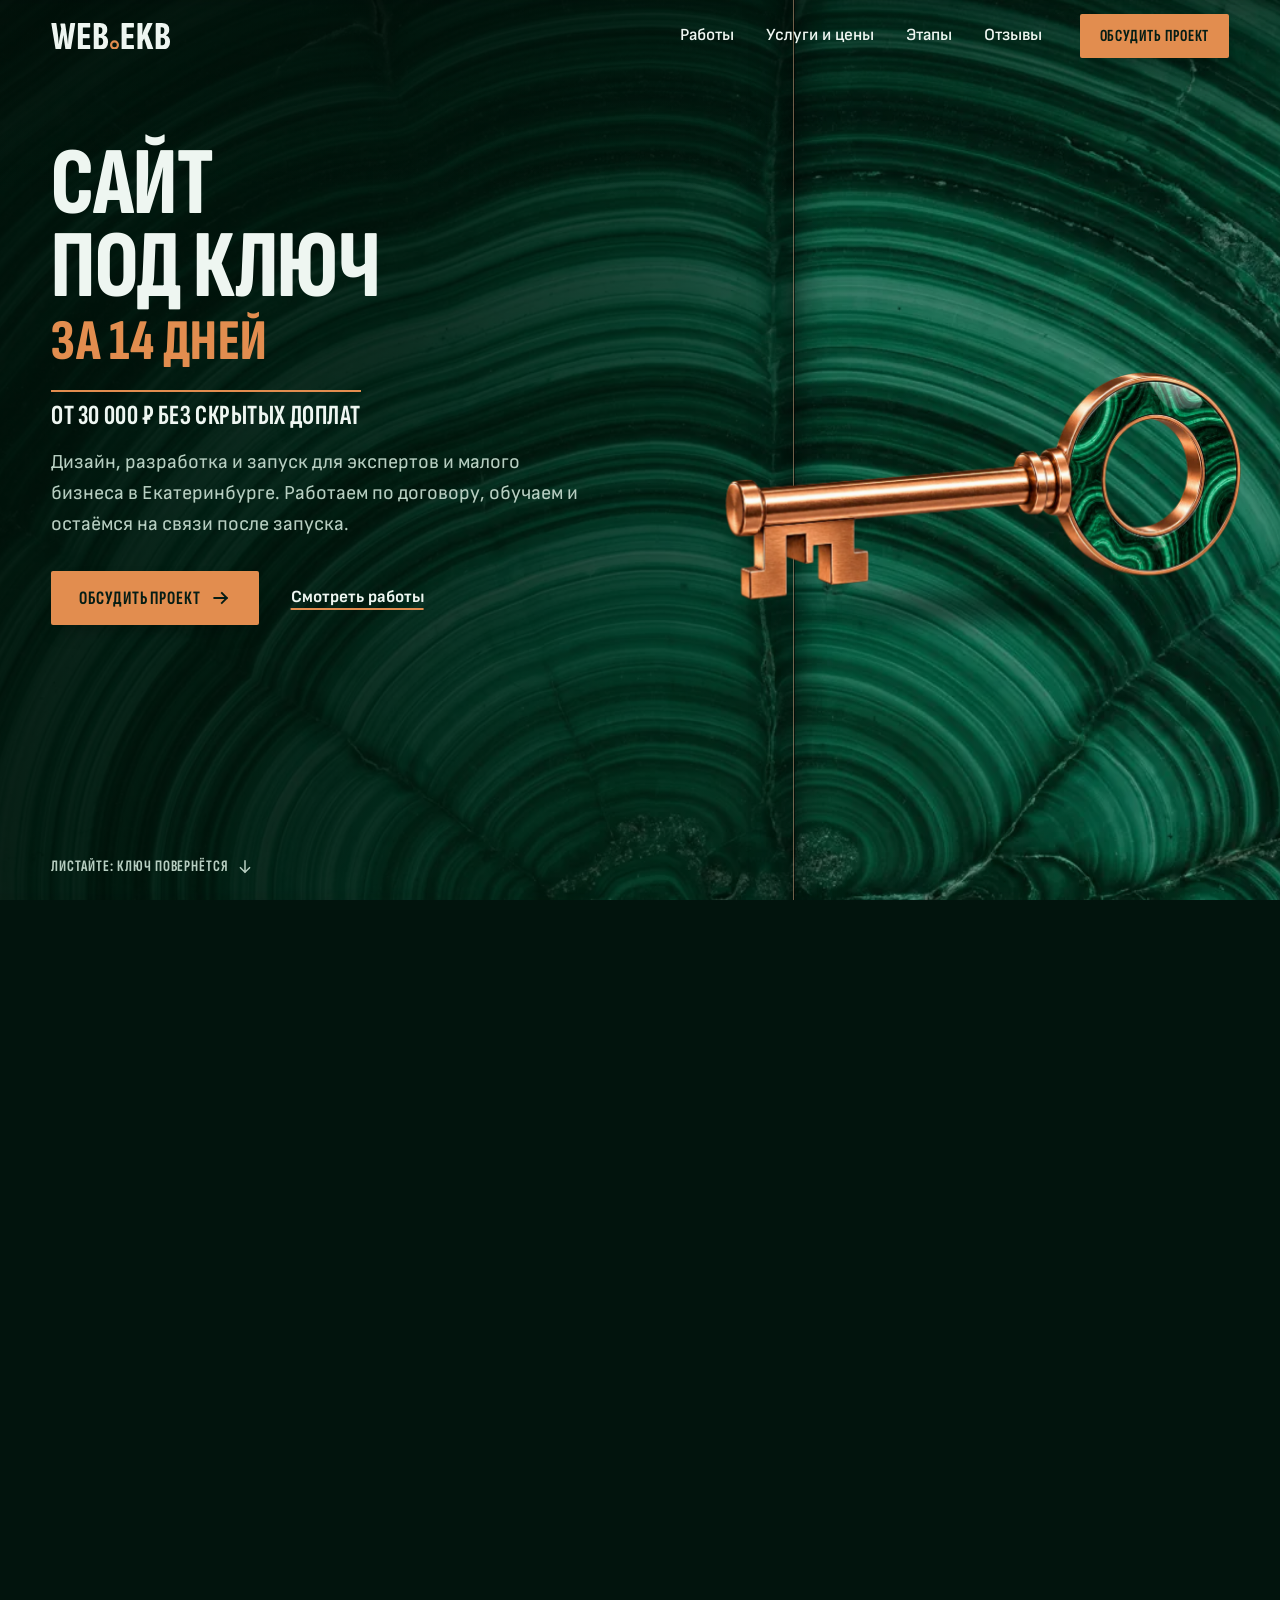
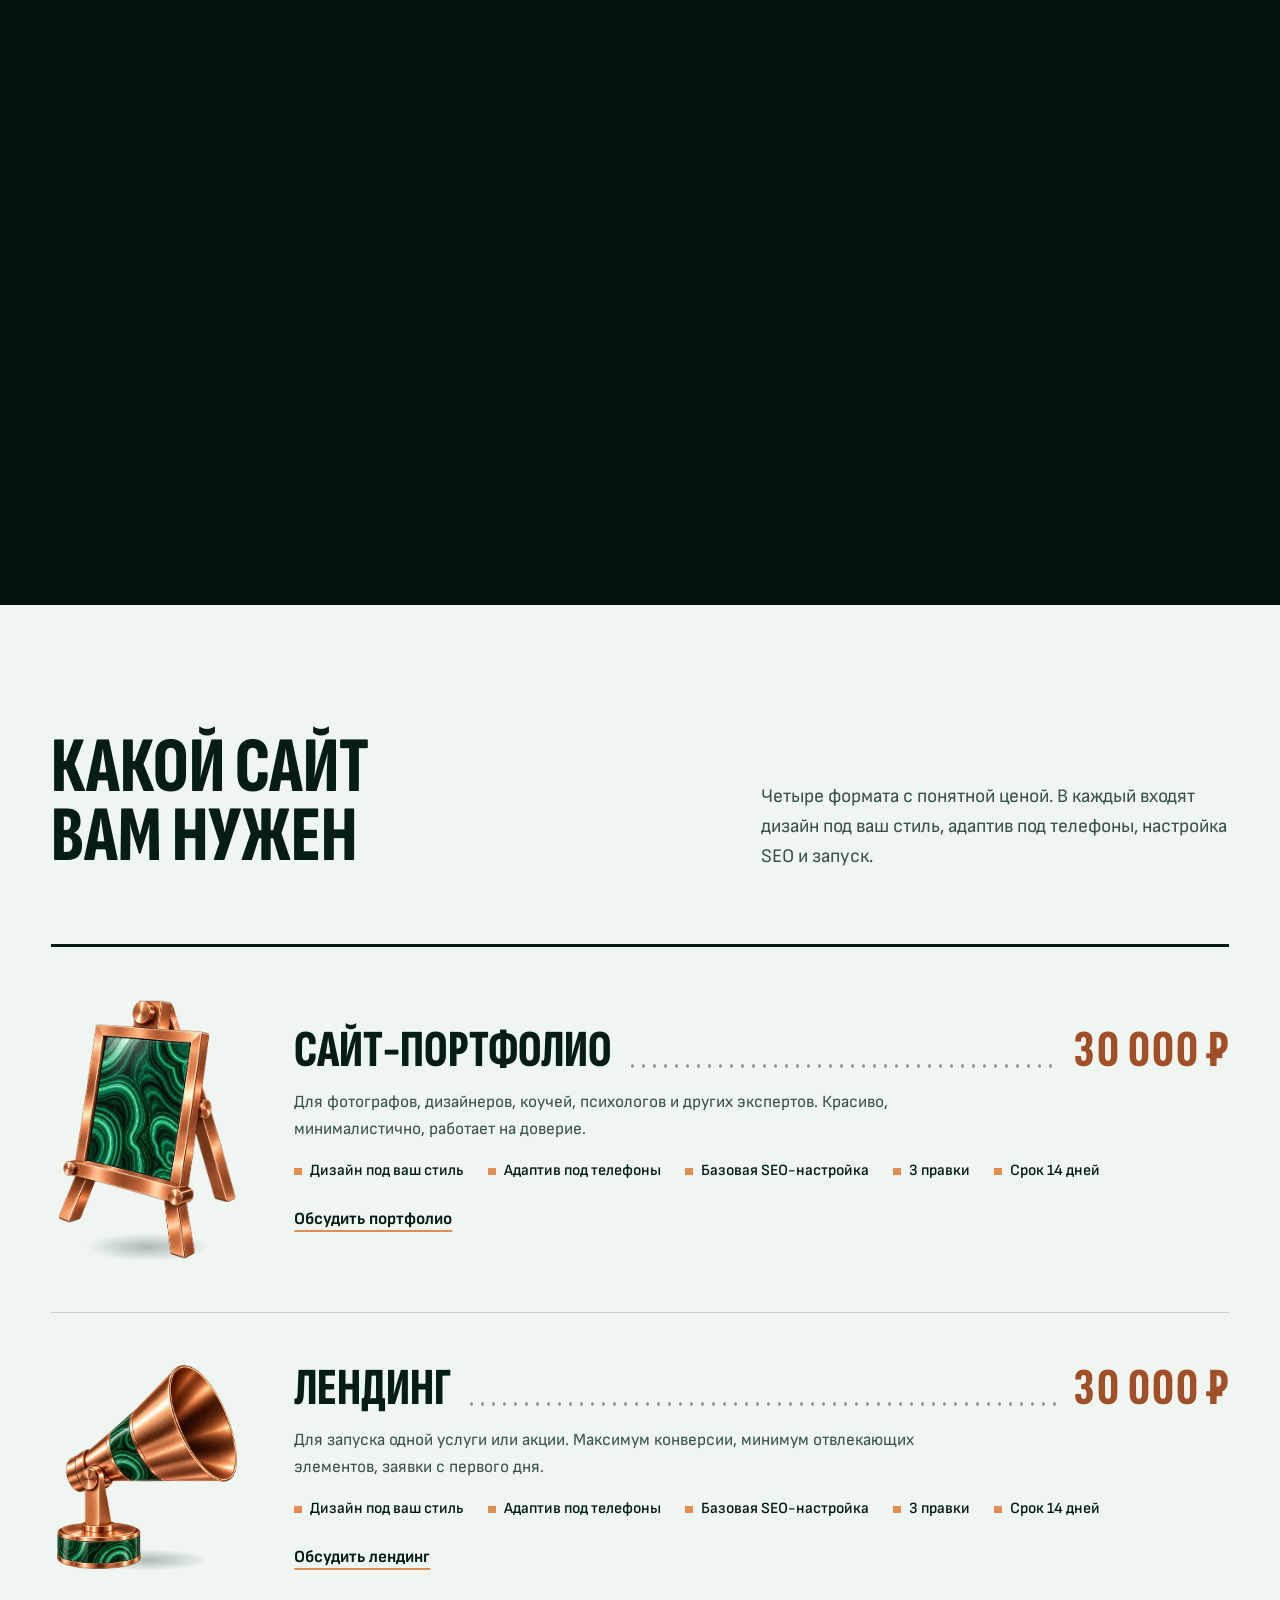
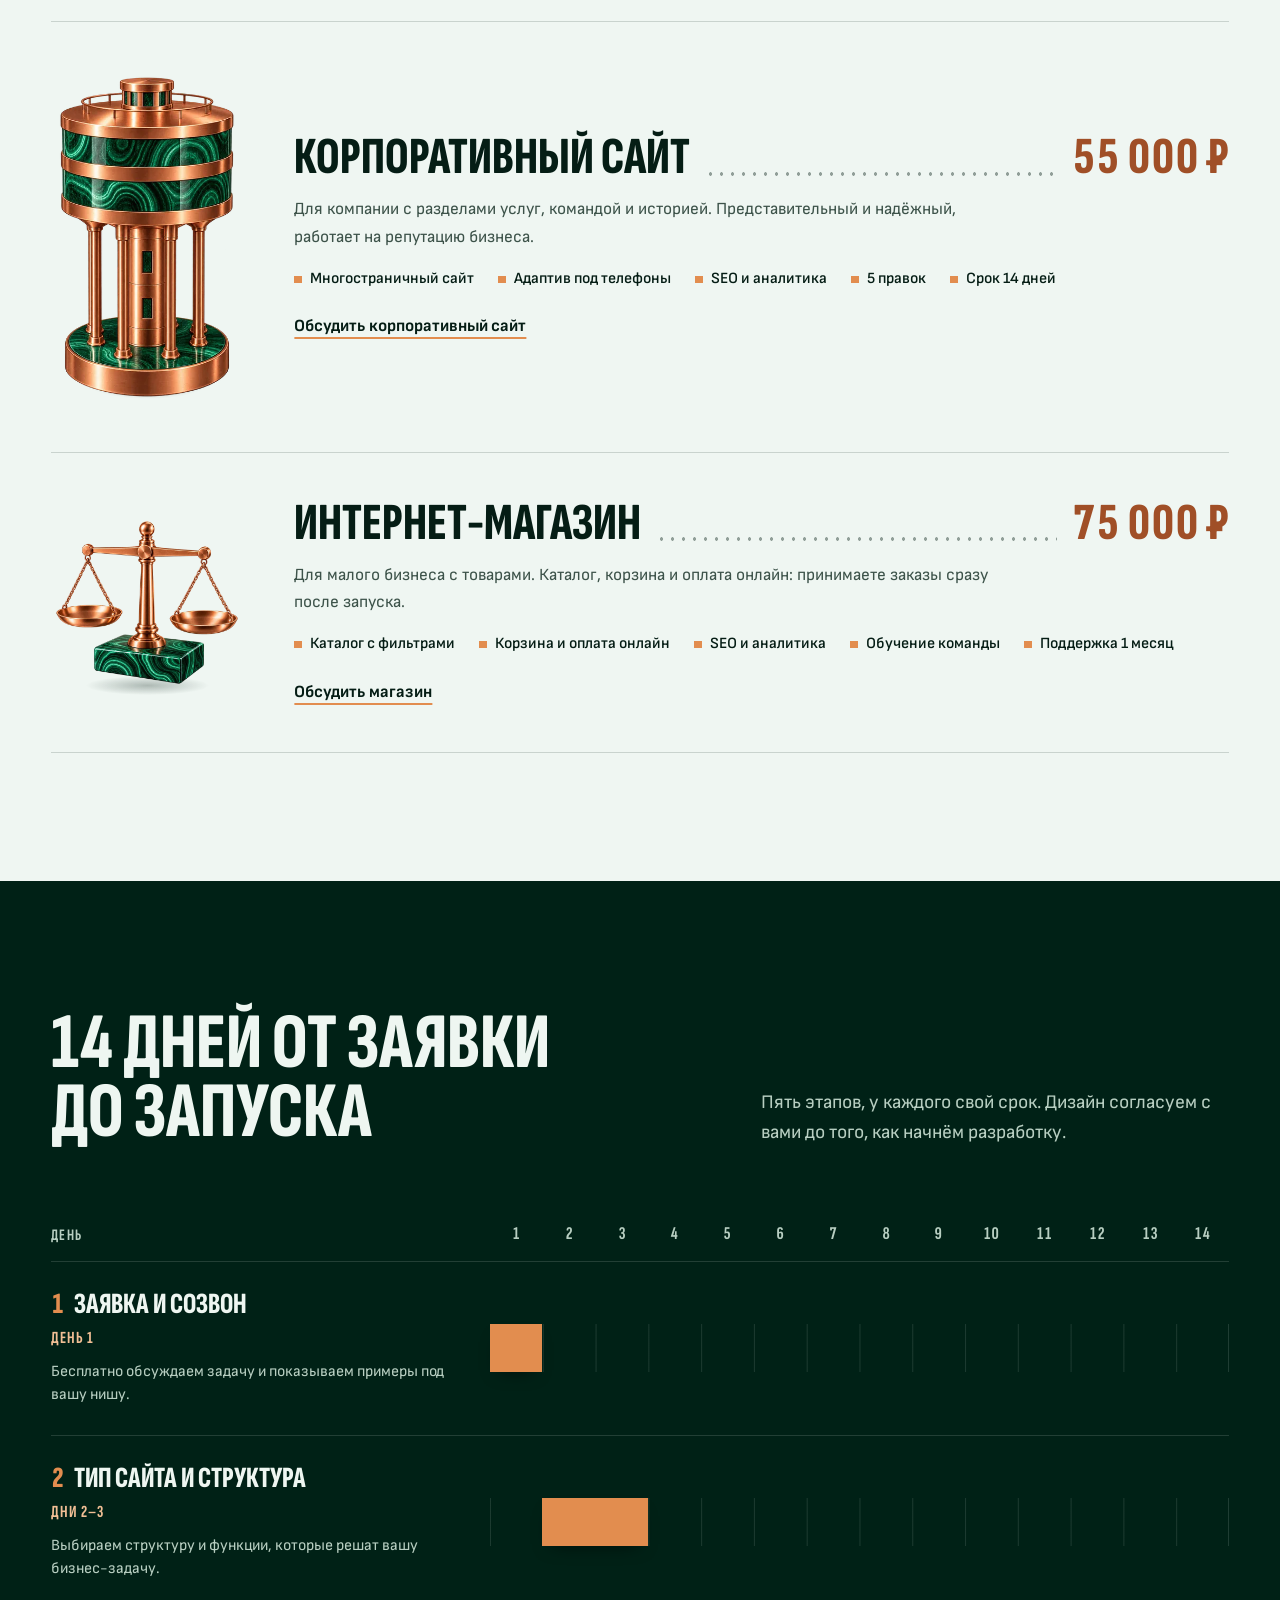
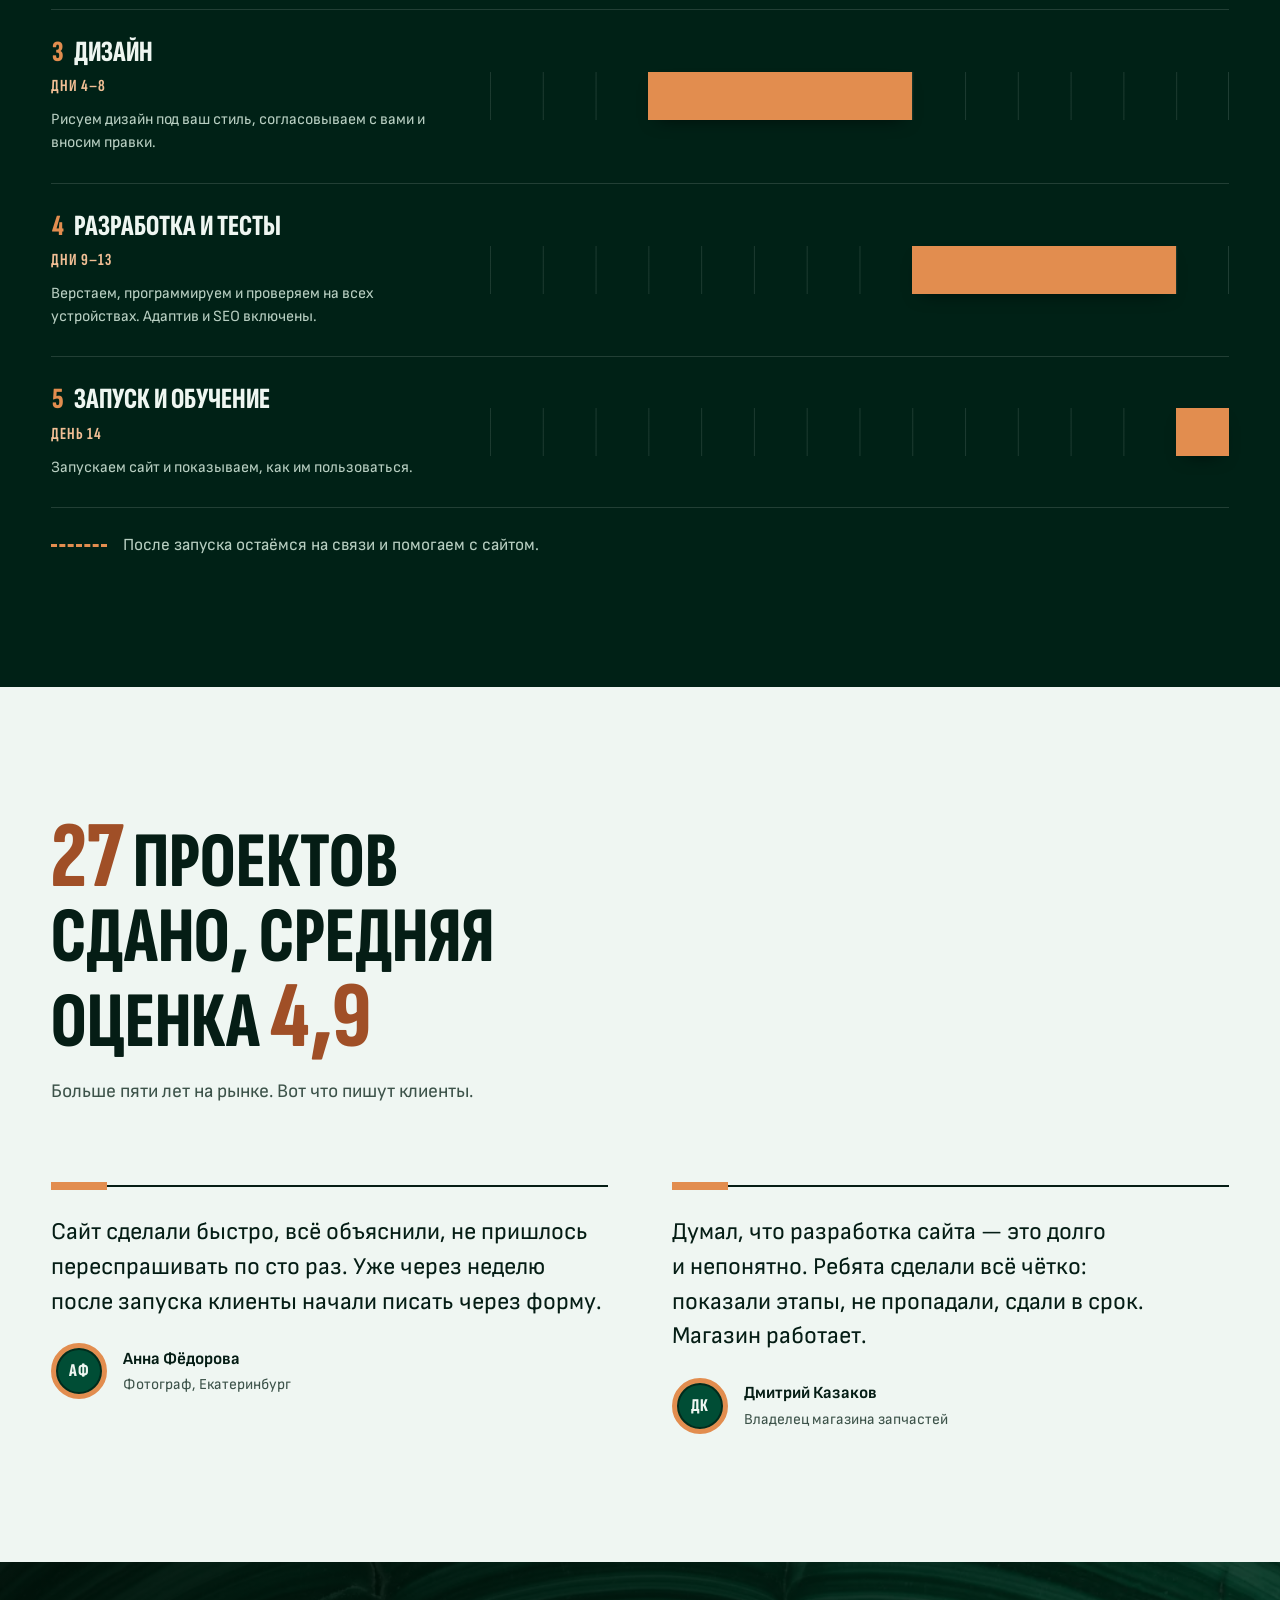
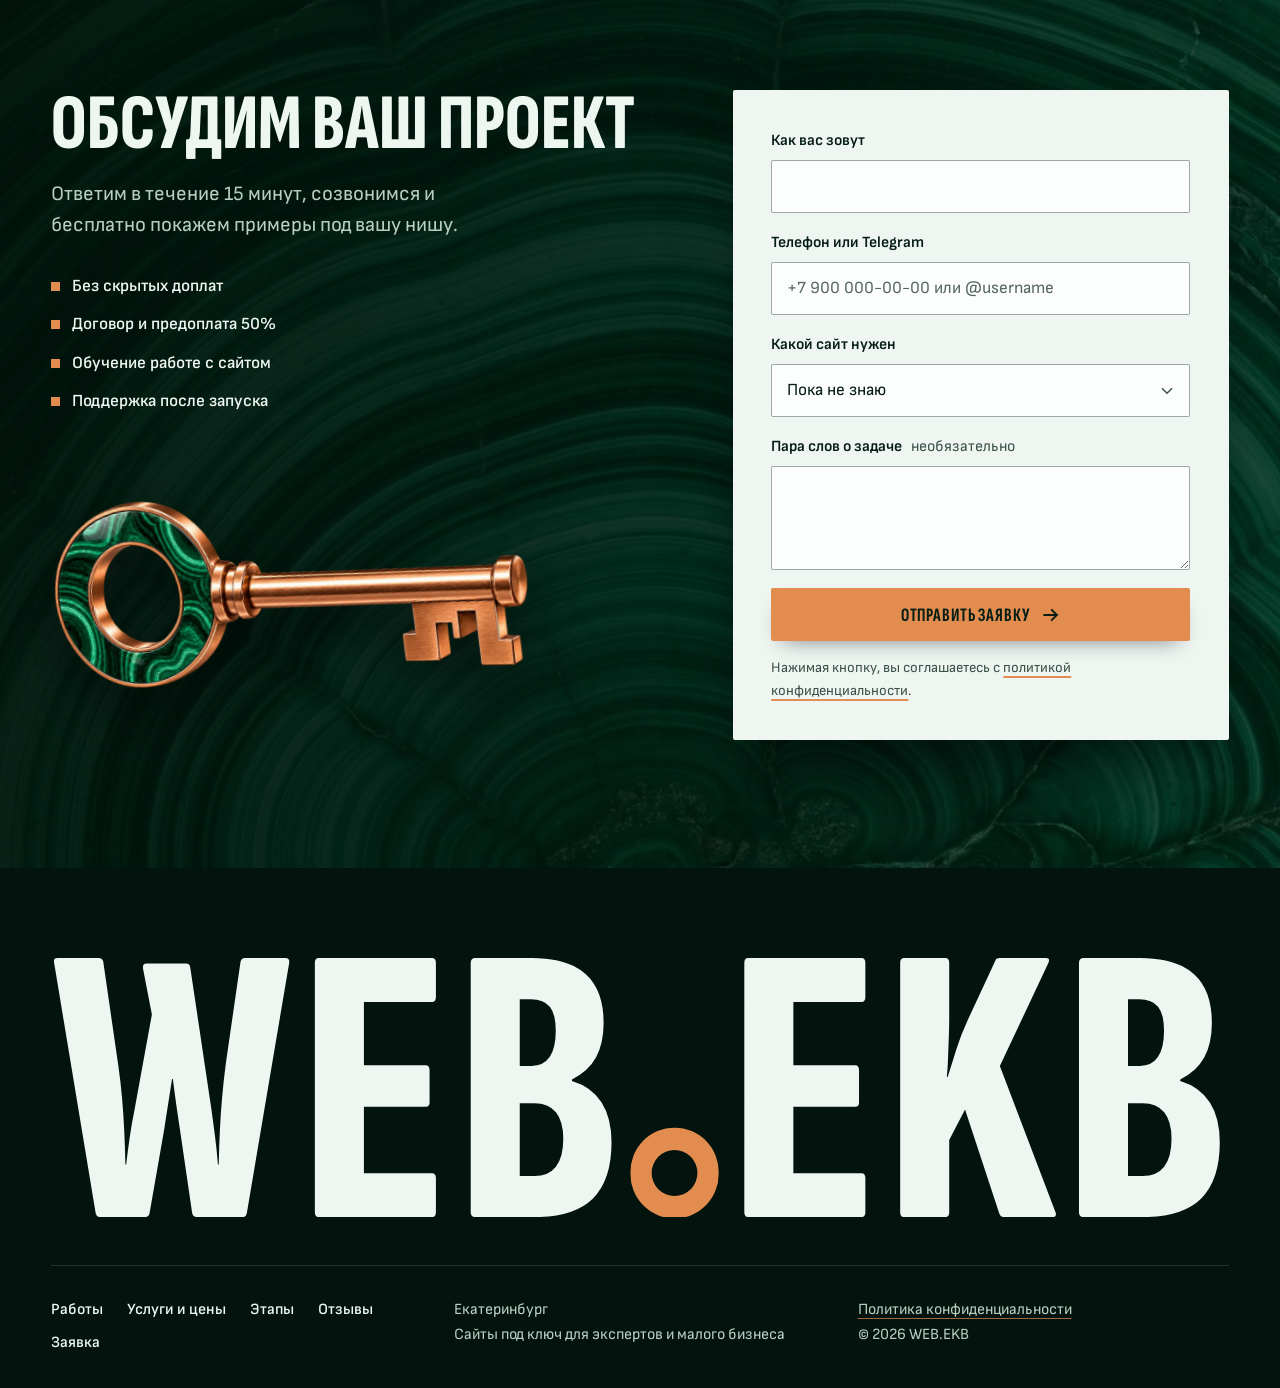
==== commit 2919308b: "Редизайн сайта: «Уральская мастерская» Полностью новый дизайн: малахитовая дверь с медным ключом на " ====
--- a/index.html
+++ b/index.html
@@ -1,471 +1,481 @@
-<!DOCTYPE html>
+<!doctype html>
 <html lang="ru">
 <head>
-<meta charset="UTF-8">
-<meta name="viewport" content="width=device-width, initial-scale=1.0">
-<title>Заказать сайт под ключ в Екатеринбурге | Разработка сайтов для бизнеса и экспертов</title>
-<link rel="icon" type="image/svg+xml" href="favicon.svg">
-<link rel="preconnect" href="https://fonts.googleapis.com">
-<link href="https://fonts.googleapis.com/css2?family=Unbounded:wght@300;400;700;900&family=Onest:wght@300;400;500&display=swap" rel="stylesheet">
-<link rel="stylesheet" href="style.css">
+<meta charset="utf-8">
+<meta name="viewport" content="width=device-width, initial-scale=1, viewport-fit=cover">
+<title>Сайт под ключ за 14 дней в Екатеринбурге | WEB.EKB</title>
+<meta name="description" content="Дизайн, разработка и запуск сайта за 14 дней: портфолио, лендинг, корпоративный сайт, интернет-магазин. От 30 000 ₽ без скрытых доплат, по договору, с поддержкой после запуска.">
+<meta name="theme-color" content="#002116">
+<link rel="icon" href="favicon.svg" type="image/svg+xml">
+<link rel="apple-touch-icon" href="img/apple-touch-icon.png">
+<meta property="og:type" content="website">
+<meta property="og:locale" content="ru_RU">
+<meta property="og:site_name" content="WEB.EKB">
+<meta property="og:title" content="Сайт под ключ за 14 дней | WEB.EKB">
+<meta property="og:description" content="Дизайн, разработка и запуск сайта для экспертов и малого бизнеса в Екатеринбурге. От 30 000 ₽ без скрытых доплат.">
+<meta property="og:image" content="img/og.jpg">
+<meta property="og:image:width" content="1200">
+<meta property="og:image:height" content="630">
+<meta name="twitter:card" content="summary_large_image">
+<link rel="preload" href="fonts/sofia-sans-xcond-cyrillic.woff2" as="font" type="font/woff2" crossorigin>
+<link rel="preload" href="fonts/sofia-sans-cyrillic.woff2" as="font" type="font/woff2" crossorigin>
+<link rel="preload" as="image" href="img/malachite-1280.webp" imagesrcset="img/malachite-1280.webp 1280w, img/malachite-2400.webp 2400w" imagesizes="100vw" fetchpriority="high">
+<link rel="stylesheet" href="css/style.css">
+<script>document.documentElement.classList.add('js')</script>
+<script src="js/main.js" defer></script>
+<script type="application/ld+json">
+{
+  "@context": "https://schema.org",
+  "@type": "ProfessionalService",
+  "name": "WEB.EKB",
+  "description": "Сайты под ключ для экспертов и малого бизнеса: дизайн, разработка и запуск за 14 дней.",
+  "areaServed": "Екатеринбург",
+  "priceRange": "от 30 000 ₽",
+  "address": { "@type": "PostalAddress", "addressLocality": "Екатеринбург", "addressCountry": "RU" }
+}
+</script>
 </head>
 <body>
-
-<div class="cursor" id="cursor"></div>
-<div class="cursor-ring" id="cursorRing"></div>
-
-<!-- NAV -->
-<nav id="nav">
-  <a href="#" class="logo"><img src="logo.svg" alt="WEB.EKB" class="logo-img"></a>
-  <ul class="nav-links">
-    <li><a href="#services">Услуги</a></li>
-    <li><a href="#process">Процесс</a></li>
-    <li><a href="#pricing">Цены</a></li>
-    <li><a href="#trust">Отзывы</a></li>
-  </ul>
-  <a href="portfolio.html" class="nav-portfolio">Портфолио</a><button class="nav-cta" onclick="document.getElementById('contact').scrollIntoView({behavior:'smooth'})">Оставить заявку</button>
-</nav>
-
-<!-- HERO -->
-<section class="hero">
-  <div class="hero-bg"></div>
-  <div class="hero-grid"></div>
-  <div style="position:relative;">
-    <div class="hero-split">
-      <div class="hero-left">
-        <div class="hero-tag">Екатеринбург — сайты под ключ</div>
-        <h1 class="hero-title">
-          Сайты, которые
-          <em>приносят клиентов</em>
-        </h1>
-        <p class="hero-sub">
-          Дизайн, разработка и запуск за <strong>14 дней.</strong>
-          Работаем с экспертами и малым бизнесом.
-          Цена от 30 000 ₽ без скрытых доплат.
+<a class="skip" href="#main">Перейти к содержанию</a>
+
+<header class="site-header" data-header>
+  <a class="brand" href="./" aria-label="WEB.EKB, на главную"><svg class="logo" xmlns="http://www.w3.org/2000/svg" viewBox="0 0 2977 655" aria-hidden="true" focusable="false"><path fill="currentColor" d="M124 655Q115 655 113 646L8 13Q5 0 16 0H120Q130 0 132 9L170 271Q176 313 179.5 353.0Q183 393 185.0 434.0Q187 475 188 522H190Q194 488 199.0 453.0Q204 418 211 384L255 143L233 29Q230 14 241 14H341Q351 14 352 24L405 379Q410 415 414.5 450.0Q419 485 422 522H424Q425 474 427.0 433.5Q429 393 432.5 352.5Q436 312 442 266L479 10Q481 0 490 0H593Q604 0 602 13L495 645Q493 655 485 655H369Q359 655 357 646L326 434Q321 402 316.5 370.0Q312 338 308 306H306Q301 338 296.0 369.5Q291 401 286 434L249 646Q248 651 244.5 653.0Q241 655 238 655Z M677 655Q667 655 667 643V12Q667 0 677 0H963Q973 0 973 12V99Q973 111 963 111H791V271H947Q957 271 957 283V365Q957 376 947 376H791V544H963Q973 544 973 556V643Q973 655 963 655Z M1073 655Q1061 655 1061 643V12Q1061 0 1073 0H1215Q1307 0 1352.0 41.0Q1397 82 1397 164Q1397 216 1378.0 251.0Q1359 286 1317 307V311Q1367 326 1392.0 365.5Q1417 405 1417 466Q1417 562 1369.5 608.5Q1322 655 1222 655ZM1185 551H1222Q1258 551 1276.5 527.5Q1295 504 1295 457Q1295 413 1276.5 390.0Q1258 367 1222 367H1185ZM1185 273H1215Q1245 273 1260.5 250.5Q1276 228 1276 184Q1276 142 1261.0 123.0Q1246 104 1213 104H1185Z M1762.6999999999998 655Q1752.6999999999998 655 1752.6999999999998 643V12Q1752.6999999999998 0 1762.6999999999998 0H2048.7Q2058.7 0 2058.7 12V99Q2058.7 111 2048.7 111H1876.6999999999998V271H2032.6999999999998Q2042.6999999999998 271 2042.6999999999998 283V365Q2042.6999999999998 376 2032.6999999999998 376H1876.6999999999998V544H2048.7Q2058.7 544 2058.7 556V643Q2058.7 655 2048.7 655Z M2156.7 655Q2146.7 655 2146.7 643V12Q2146.7 0 2156.7 0H2260.7Q2270.7 0 2270.7 12V153Q2270.7 173 2269.7 200.0Q2268.7 227 2267.7 253.5Q2266.7 280 2264.7 301H2266.7Q2276.7 270 2288.2 232.5Q2299.7 195 2318.7 154L2387.7 6Q2389.7 0 2398.7 0H2514.7Q2527.7 0 2520.7 14L2398.7 273L2538.7 641Q2544.7 655 2531.7 655H2408.7Q2400.7 655 2397.7 647L2310.7 383L2270.7 460V643Q2270.7 655 2260.7 655Z M2610.7 655Q2598.7 655 2598.7 643V12Q2598.7 0 2610.7 0H2752.7Q2844.7 0 2889.7 41.0Q2934.7 82 2934.7 164Q2934.7 216 2915.7 251.0Q2896.7 286 2854.7 307V311Q2904.7 326 2929.7 365.5Q2954.7 405 2954.7 466Q2954.7 562 2907.2 608.5Q2859.7 655 2759.7 655ZM2722.7 551H2759.7Q2795.7 551 2814.2 527.5Q2832.7 504 2832.7 457Q2832.7 413 2814.2 390.0Q2795.7 367 2759.7 367H2722.7ZM2722.7 273H2752.7Q2782.7 273 2798.2 250.5Q2813.7 228 2813.7 184Q2813.7 142 2798.7 123.0Q2783.7 104 2750.7 104H2722.7Z"/><path fill="#e28d4f" fill-rule="evenodd" d="M1465.0 543.6a111.4 111.4 0 1 0 222.7 0a111.4 111.4 0 1 0 -222.7 0zM1518.4 543.6a57.9 57.9 0 1 1 115.8 0a57.9 57.9 0 1 1 -115.8 0z"/></svg></a>
+  <nav class="nav" aria-label="Основная навигация">
+    <ul class="nav__list">
+      <li><a href="#raboty">Работы</a></li>
+      <li><a href="#ceny">Услуги и цены</a></li>
+      <li><a href="#etapy">Этапы</a></li>
+      <li><a href="#otzyvy">Отзывы</a></li>
+    </ul>
+  </nav>
+  <a class="btn btn--copper btn--sm site-header__cta" href="#zayavka">Обсудить проект</a>
+  <button class="menu-btn" type="button" aria-haspopup="dialog" aria-controls="menu" data-menu-open>
+    <span>Меню</span>
+    <svg viewBox="0 0 24 24" width="22" height="22" aria-hidden="true"><path d="M3 7h18M3 12h18M3 17h12" fill="none" stroke="currentColor" stroke-width="2" stroke-linecap="square"/></svg>
+  </button>
+</header>
+
+<dialog class="menu" id="menu" aria-label="Меню">
+  <div class="menu__top">
+    <span class="brand brand--menu"><svg class="logo" xmlns="http://www.w3.org/2000/svg" viewBox="0 0 2977 655" aria-hidden="true" focusable="false"><path fill="currentColor" d="M124 655Q115 655 113 646L8 13Q5 0 16 0H120Q130 0 132 9L170 271Q176 313 179.5 353.0Q183 393 185.0 434.0Q187 475 188 522H190Q194 488 199.0 453.0Q204 418 211 384L255 143L233 29Q230 14 241 14H341Q351 14 352 24L405 379Q410 415 414.5 450.0Q419 485 422 522H424Q425 474 427.0 433.5Q429 393 432.5 352.5Q436 312 442 266L479 10Q481 0 490 0H593Q604 0 602 13L495 645Q493 655 485 655H369Q359 655 357 646L326 434Q321 402 316.5 370.0Q312 338 308 306H306Q301 338 296.0 369.5Q291 401 286 434L249 646Q248 651 244.5 653.0Q241 655 238 655Z M677 655Q667 655 667 643V12Q667 0 677 0H963Q973 0 973 12V99Q973 111 963 111H791V271H947Q957 271 957 283V365Q957 376 947 376H791V544H963Q973 544 973 556V643Q973 655 963 655Z M1073 655Q1061 655 1061 643V12Q1061 0 1073 0H1215Q1307 0 1352.0 41.0Q1397 82 1397 164Q1397 216 1378.0 251.0Q1359 286 1317 307V311Q1367 326 1392.0 365.5Q1417 405 1417 466Q1417 562 1369.5 608.5Q1322 655 1222 655ZM1185 551H1222Q1258 551 1276.5 527.5Q1295 504 1295 457Q1295 413 1276.5 390.0Q1258 367 1222 367H1185ZM1185 273H1215Q1245 273 1260.5 250.5Q1276 228 1276 184Q1276 142 1261.0 123.0Q1246 104 1213 104H1185Z M1762.6999999999998 655Q1752.6999999999998 655 1752.6999999999998 643V12Q1752.6999999999998 0 1762.6999999999998 0H2048.7Q2058.7 0 2058.7 12V99Q2058.7 111 2048.7 111H1876.6999999999998V271H2032.6999999999998Q2042.6999999999998 271 2042.6999999999998 283V365Q2042.6999999999998 376 2032.6999999999998 376H1876.6999999999998V544H2048.7Q2058.7 544 2058.7 556V643Q2058.7 655 2048.7 655Z M2156.7 655Q2146.7 655 2146.7 643V12Q2146.7 0 2156.7 0H2260.7Q2270.7 0 2270.7 12V153Q2270.7 173 2269.7 200.0Q2268.7 227 2267.7 253.5Q2266.7 280 2264.7 301H2266.7Q2276.7 270 2288.2 232.5Q2299.7 195 2318.7 154L2387.7 6Q2389.7 0 2398.7 0H2514.7Q2527.7 0 2520.7 14L2398.7 273L2538.7 641Q2544.7 655 2531.7 655H2408.7Q2400.7 655 2397.7 647L2310.7 383L2270.7 460V643Q2270.7 655 2260.7 655Z M2610.7 655Q2598.7 655 2598.7 643V12Q2598.7 0 2610.7 0H2752.7Q2844.7 0 2889.7 41.0Q2934.7 82 2934.7 164Q2934.7 216 2915.7 251.0Q2896.7 286 2854.7 307V311Q2904.7 326 2929.7 365.5Q2954.7 405 2954.7 466Q2954.7 562 2907.2 608.5Q2859.7 655 2759.7 655ZM2722.7 551H2759.7Q2795.7 551 2814.2 527.5Q2832.7 504 2832.7 457Q2832.7 413 2814.2 390.0Q2795.7 367 2759.7 367H2722.7ZM2722.7 273H2752.7Q2782.7 273 2798.2 250.5Q2813.7 228 2813.7 184Q2813.7 142 2798.7 123.0Q2783.7 104 2750.7 104H2722.7Z"/><path fill="#e28d4f" fill-rule="evenodd" d="M1465.0 543.6a111.4 111.4 0 1 0 222.7 0a111.4 111.4 0 1 0 -222.7 0zM1518.4 543.6a57.9 57.9 0 1 1 115.8 0a57.9 57.9 0 1 1 -115.8 0z"/></svg></span>
+    <button class="menu__close" type="button" data-menu-close aria-label="Закрыть меню">
+      <svg viewBox="0 0 24 24" width="24" height="24" aria-hidden="true"><path d="M5 5l14 14M19 5L5 19" fill="none" stroke="currentColor" stroke-width="2" stroke-linecap="square"/></svg>
+    </button>
+  </div>
+  <nav aria-label="Меню">
+    <ul class="menu__list">
+      <li><a href="#raboty" data-menu-link>Работы</a></li>
+      <li><a href="#ceny" data-menu-link>Услуги и цены</a></li>
+      <li><a href="#etapy" data-menu-link>Этапы</a></li>
+      <li><a href="#otzyvy" data-menu-link>Отзывы</a></li>
+      <li><a href="portfolio.html">Все работы</a></li>
+    </ul>
+  </nav>
+  <a class="btn btn--copper btn--block" href="#zayavka" data-menu-link>Обсудить проект</a>
+</dialog>
+
+<main id="main">
+
+  <div class="opening" data-opening>
+    <div class="opening__stage">
+
+      <section class="hero" aria-labelledby="hero-title">
+        <div class="leaf leaf--l">
+          <div class="leaf__face" aria-hidden="true">
+            <img class="leaf__tex" src="img/malachite-1280.webp" srcset="img/malachite-1280.webp 1280w, img/malachite-2400.webp 2400w" sizes="100vw" width="2400" height="1340" alt="" fetchpriority="high">
+          </div>
+          <div class="hero__body">
+            <h1 class="hero__title" id="hero-title">
+              <span class="hero__line">Сайт</span>
+              <span class="hero__line">под ключ</span>
+              <span class="hero__line hero__line--term">за 14 дней</span>
+            </h1>
+            <p class="hero__price">от 30 000 ₽ без скрытых доплат</p>
+            <p class="hero__lead">Дизайн, разработка и запуск для экспертов и малого бизнеса в Екатеринбурге. Работаем по договору, обучаем и остаёмся на связи после запуска.</p>
+            <div class="hero__actions">
+              <a class="btn btn--copper" href="#zayavka">
+                Обсудить проект
+                <svg class="btn__icon" viewBox="0 0 24 24" width="20" height="20" aria-hidden="true"><path d="M4 12h15M13 6l6 6-6 6" fill="none" stroke="currentColor" stroke-width="2.2" stroke-linecap="square"/></svg>
+              </a>
+              <a class="link-line link-line--light" href="#raboty">Смотреть работы</a>
+            </div>
+          </div>
+        </div>
+        <div class="leaf leaf--r">
+          <div class="leaf__face" aria-hidden="true">
+            <img class="leaf__tex" src="img/malachite-1280.webp" srcset="img/malachite-1280.webp 1280w, img/malachite-2400.webp 2400w" sizes="100vw" width="2400" height="1340" alt="">
+          </div>
+          <div class="key" data-key>
+            <img class="key__img" src="img/key-1100.webp" srcset="img/key-1100.webp 1100w, img/key-2000.webp 2000w" sizes="(max-width: 720px) 90vw, 42vw" width="2000" height="905" alt="Медный ключ с малахитовой вставкой в кольце">
+          </div>
+        </div>
+        <p class="hero__cue" aria-hidden="true">
+          Листайте: ключ повернётся
+          <svg viewBox="0 0 24 24" width="18" height="18"><path d="M12 4v15M6 13l6 6 6-6" fill="none" stroke="currentColor" stroke-width="2" stroke-linecap="square"/></svg>
+        </p>
+      </section>
+
+      <section class="works" id="raboty" aria-labelledby="works-title">
+        <div class="works__head">
+          <h2 class="works__title" id="works-title">Работы</h2>
+          <p class="works__text">Рекламные креативы, сторис, превью, баннеры и логотипы для бизнеса. Сайты делаем с тем же вниманием к деталям.</p>
+          <a class="btn btn--line" href="portfolio.html">
+            Все работы
+            <svg class="btn__icon" viewBox="0 0 24 24" width="20" height="20" aria-hidden="true"><path d="M4 12h15M13 6l6 6-6 6" fill="none" stroke="currentColor" stroke-width="2.2" stroke-linecap="square"/></svg>
+          </a>
+        </div>
+        <div class="wall" data-wall>
+          <div class="wall__row">
+            <div class="wall__track">
+              <div class="wall__set">
+                <img src="img/wall/s1.webp" width="315" height="560" alt="Сторис для автосалона ALMI Motors с Aston Martin" loading="lazy" decoding="async">
+                <img src="img/wall/l6.webp" width="995" height="560" alt="Превью ролика «Пророк. Почему так плохо?»" loading="lazy" decoding="async">
+                <img src="img/wall/q3.webp" width="548" height="550" alt="Знак бренда одежды ROOF" loading="lazy" decoding="async">
+                <img src="img/wall/s3.webp" width="316" height="560" alt="Сторис кальянной «6/24»" loading="lazy" decoding="async">
+                <img src="img/wall/l2.webp" width="552" height="311" alt="Превью стрима по Valorant и CS2" loading="lazy" decoding="async">
+                <img src="img/wall/p1.webp" width="448" height="560" alt="Афиша вечеринки с DJ Denis Agamirov" loading="lazy" decoding="async">
+                <img src="img/wall/q1.webp" width="559" height="560" alt="Логотип продакшна Good Planet" loading="lazy" decoding="async">
+                <img src="img/wall/l9.webp" width="553" height="410" alt="Пост про Porsche 911 Turbo S" loading="lazy" decoding="async">
+                <img src="img/wall/s6.webp" width="269" height="478" alt="Сторис магазина электрики «Всё для электромонтажа»" loading="lazy" decoding="async">
+              </div>
+              <div class="wall__set" aria-hidden="true">
+                <img src="img/wall/s1.webp" width="315" height="560" alt="" loading="lazy" decoding="async">
+                <img src="img/wall/l6.webp" width="995" height="560" alt="" loading="lazy" decoding="async">
+                <img src="img/wall/q3.webp" width="548" height="550" alt="" loading="lazy" decoding="async">
+                <img src="img/wall/s3.webp" width="316" height="560" alt="" loading="lazy" decoding="async">
+                <img src="img/wall/l2.webp" width="552" height="311" alt="" loading="lazy" decoding="async">
+                <img src="img/wall/p1.webp" width="448" height="560" alt="" loading="lazy" decoding="async">
+                <img src="img/wall/q1.webp" width="559" height="560" alt="" loading="lazy" decoding="async">
+                <img src="img/wall/l9.webp" width="553" height="410" alt="" loading="lazy" decoding="async">
+                <img src="img/wall/s6.webp" width="269" height="478" alt="" loading="lazy" decoding="async">
+              </div>
+            </div>
+          </div>
+          <div class="wall__row wall__row--rev">
+            <div class="wall__track">
+              <div class="wall__set">
+                <img src="img/wall/l1.webp" width="1073" height="560" alt="Шапка профиля автосалона ALMI Motors с Porsche 911" loading="lazy" decoding="async">
+                <img src="img/wall/s4.webp" width="316" height="560" alt="Сторис-вакансия «Требуется бармен»" loading="lazy" decoding="async">
+                <img src="img/wall/q5.webp" width="477" height="477" alt="Обложка для кино-подборки" loading="lazy" decoding="async">
+                <img src="img/wall/l5.webp" width="531" height="299" alt="Превью ролика «С нуля до 10 миллионов»" loading="lazy" decoding="async">
+                <img src="img/wall/p3.webp" width="420" height="560" alt="Постер в японском стиле с волной Хокусая" loading="lazy" decoding="async">
+                <img src="img/wall/s8.webp" width="315" height="560" alt="Сторис сети «Жизньмарт»" loading="lazy" decoding="async">
+                <img src="img/wall/l7.webp" width="997" height="560" alt="Превью ролика о кибербезопасности" loading="lazy" decoding="async">
+                <img src="img/wall/q2.webp" width="588" height="438" alt="Логотип Академии региональной безопасности" loading="lazy" decoding="async">
+                <img src="img/wall/s2.webp" width="315" height="560" alt="Сторис ALMI Motors: «Полное сопровождение сделки»" loading="lazy" decoding="async">
+              </div>
+              <div class="wall__set" aria-hidden="true">
+                <img src="img/wall/l1.webp" width="1073" height="560" alt="" loading="lazy" decoding="async">
+                <img src="img/wall/s4.webp" width="316" height="560" alt="" loading="lazy" decoding="async">
+                <img src="img/wall/q5.webp" width="477" height="477" alt="" loading="lazy" decoding="async">
+                <img src="img/wall/l5.webp" width="531" height="299" alt="" loading="lazy" decoding="async">
+                <img src="img/wall/p3.webp" width="420" height="560" alt="" loading="lazy" decoding="async">
+                <img src="img/wall/s8.webp" width="315" height="560" alt="" loading="lazy" decoding="async">
+                <img src="img/wall/l7.webp" width="997" height="560" alt="" loading="lazy" decoding="async">
+                <img src="img/wall/q2.webp" width="588" height="438" alt="" loading="lazy" decoding="async">
+                <img src="img/wall/s2.webp" width="315" height="560" alt="" loading="lazy" decoding="async">
+              </div>
+            </div>
+          </div>
+          <div class="wall__row">
+            <div class="wall__track">
+              <div class="wall__set">
+                <img src="img/wall/p2.webp" width="315" height="560" alt="Афиша лекции «Любовь продаётся»" loading="lazy" decoding="async">
+                <img src="img/wall/l3.webp" width="552" height="311" alt="Превью ролика «Распаковка подарков»" loading="lazy" decoding="async">
+                <img src="img/wall/s5.webp" width="316" height="560" alt="Сторис с акцией «На двоих»" loading="lazy" decoding="async">
+                <img src="img/wall/q4.webp" width="547" height="548" alt="Логотип ROOF на фирменном паттерне" loading="lazy" decoding="async">
+                <img src="img/wall/l10.webp" width="547" height="410" alt="Пост про Nissan Skyline R34" loading="lazy" decoding="async">
+                <img src="img/wall/s9.webp" width="315" height="560" alt="Сторис «Кофе за завтраком» для «Жизньмарт»" loading="lazy" decoding="async">
+                <img src="img/wall/l4.webp" width="523" height="297" alt="Превью подкаста «Путь к успеху с нуля»" loading="lazy" decoding="async">
+                <img src="img/wall/p4.webp" width="419" height="560" alt="Рекламный баннер корма Monge" loading="lazy" decoding="async">
+                <img src="img/wall/q7.webp" width="463" height="463" alt="Логотип образовательного центра Юлии Уколовой" loading="lazy" decoding="async">
+              </div>
+              <div class="wall__set" aria-hidden="true">
+                <img src="img/wall/p2.webp" width="315" height="560" alt="" loading="lazy" decoding="async">
+                <img src="img/wall/l3.webp" width="552" height="311" alt="" loading="lazy" decoding="async">
+                <img src="img/wall/s5.webp" width="316" height="560" alt="" loading="lazy" decoding="async">
+                <img src="img/wall/q4.webp" width="547" height="548" alt="" loading="lazy" decoding="async">
+                <img src="img/wall/l10.webp" width="547" height="410" alt="" loading="lazy" decoding="async">
+                <img src="img/wall/s9.webp" width="315" height="560" alt="" loading="lazy" decoding="async">
+                <img src="img/wall/l4.webp" width="523" height="297" alt="" loading="lazy" decoding="async">
+                <img src="img/wall/p4.webp" width="419" height="560" alt="" loading="lazy" decoding="async">
+                <img src="img/wall/q7.webp" width="463" height="463" alt="" loading="lazy" decoding="async">
+              </div>
+            </div>
+          </div>
+        </div>
+      </section>
+
+    </div>
+  </div>
+
+  <section class="pricelist" id="ceny" aria-labelledby="ceny-title">
+    <div class="container">
+      <header class="section-head">
+        <h2 class="section-title" id="ceny-title">Какой сайт вам нужен</h2>
+        <p class="section-lead">Четыре формата с понятной ценой. В каждый входят дизайн под ваш стиль, адаптив под телефоны, настройка SEO и запуск.</p>
+      </header>
+
+      <ol class="plist">
+        <li class="pitem">
+          <div class="pitem__obj"><img src="img/obj-portfolio.webp" width="449" height="640" alt="" loading="lazy" decoding="async"></div>
+          <div class="pitem__main">
+            <div class="pitem__line">
+              <h3 class="pitem__name">Сайт-портфолио</h3>
+              <span class="pitem__dots" aria-hidden="true"></span>
+              <p class="pitem__price">30 000 ₽</p>
+            </div>
+            <p class="pitem__for">Для фотографов, дизайнеров, коучей, психологов и других экспертов. Красиво, минималистично, работает на доверие.</p>
+            <ul class="pitem__incl" aria-label="Что входит">
+              <li>Дизайн под ваш стиль</li>
+              <li>Адаптив под телефоны</li>
+              <li>Базовая SEO-настройка</li>
+              <li>3 правки</li>
+              <li>Срок 14 дней</li>
+            </ul>
+            <a class="link-line" href="#zayavka" data-pick="Портфолио / личный бренд">Обсудить портфолио</a>
+          </div>
+        </li>
+        <li class="pitem">
+          <div class="pitem__obj"><img src="img/obj-landing.webp" width="570" height="640" alt="" loading="lazy" decoding="async"></div>
+          <div class="pitem__main">
+            <div class="pitem__line">
+              <h3 class="pitem__name">Лендинг</h3>
+              <span class="pitem__dots" aria-hidden="true"></span>
+              <p class="pitem__price">30 000 ₽</p>
+            </div>
+            <p class="pitem__for">Для запуска одной услуги или акции. Максимум конверсии, минимум отвлекающих элементов, заявки с первого дня.</p>
+            <ul class="pitem__incl" aria-label="Что входит">
+              <li>Дизайн под ваш стиль</li>
+              <li>Адаптив под телефоны</li>
+              <li>Базовая SEO-настройка</li>
+              <li>3 правки</li>
+              <li>Срок 14 дней</li>
+            </ul>
+            <a class="link-line" href="#zayavka" data-pick="Лендинг">Обсудить лендинг</a>
+          </div>
+        </li>
+        <li class="pitem">
+          <div class="pitem__obj"><img src="img/obj-corp.webp" width="364" height="640" alt="" loading="lazy" decoding="async"></div>
+          <div class="pitem__main">
+            <div class="pitem__line">
+              <h3 class="pitem__name">Корпоративный сайт</h3>
+              <span class="pitem__dots" aria-hidden="true"></span>
+              <p class="pitem__price">55 000 ₽</p>
+            </div>
+            <p class="pitem__for">Для компании с разделами услуг, командой и историей. Представительный и надёжный, работает на репутацию бизнеса.</p>
+            <ul class="pitem__incl" aria-label="Что входит">
+              <li>Многостраничный сайт</li>
+              <li>Адаптив под телефоны</li>
+              <li>SEO и аналитика</li>
+              <li>5 правок</li>
+              <li>Срок 14 дней</li>
+            </ul>
+            <a class="link-line" href="#zayavka" data-pick="Корпоративный сайт">Обсудить корпоративный сайт</a>
+          </div>
+        </li>
+        <li class="pitem">
+          <div class="pitem__obj"><img src="img/obj-shop.webp" width="710" height="640" alt="" loading="lazy" decoding="async"></div>
+          <div class="pitem__main">
+            <div class="pitem__line">
+              <h3 class="pitem__name">Интернет-магазин</h3>
+              <span class="pitem__dots" aria-hidden="true"></span>
+              <p class="pitem__price">75 000 ₽</p>
+            </div>
+            <p class="pitem__for">Для малого бизнеса с товарами. Каталог, корзина и оплата онлайн: принимаете заказы сразу после запуска.</p>
+            <ul class="pitem__incl" aria-label="Что входит">
+              <li>Каталог с фильтрами</li>
+              <li>Корзина и оплата онлайн</li>
+              <li>SEO и аналитика</li>
+              <li>Обучение команды</li>
+              <li>Поддержка 1 месяц</li>
+            </ul>
+            <a class="link-line" href="#zayavka" data-pick="Интернет-магазин">Обсудить магазин</a>
+          </div>
+        </li>
+      </ol>
+    </div>
+  </section>
+
+  <section class="schedule" id="etapy" aria-labelledby="etapy-title">
+    <div class="container">
+      <header class="section-head section-head--dark">
+        <h2 class="section-title" id="etapy-title">14 дней от заявки до запуска</h2>
+        <p class="section-lead">Пять этапов, у каждого свой срок. Дизайн согласуем с вами до того, как начнём разработку.</p>
+      </header>
+
+      <div class="gantt" data-gantt>
+        <div class="gantt__scale" aria-hidden="true">
+          <span class="gantt__scale-label">День</span>
+          <ol class="gantt__days"><li>1</li><li>2</li><li>3</li><li>4</li><li>5</li><li>6</li><li>7</li><li>8</li><li>9</li><li>10</li><li>11</li><li>12</li><li>13</li><li>14</li></ol>
+        </div>
+        <ol class="gantt__steps">
+          <li class="gstep" style="--from: 1; --to: 1">
+            <div class="gstep__text">
+              <h3 class="gstep__title"><span class="gstep__n">1</span>Заявка и созвон</h3>
+              <p class="gstep__days">День 1</p>
+              <p class="gstep__desc">Бесплатно обсуждаем задачу и показываем примеры под вашу нишу.</p>
+            </div>
+            <div class="gstep__track" aria-hidden="true"><span class="gstep__bar"></span></div>
+          </li>
+          <li class="gstep" style="--from: 2; --to: 3">
+            <div class="gstep__text">
+              <h3 class="gstep__title"><span class="gstep__n">2</span>Тип сайта и структура</h3>
+              <p class="gstep__days">Дни 2–3</p>
+              <p class="gstep__desc">Выбираем структуру и функции, которые решат вашу бизнес-задачу.</p>
+            </div>
+            <div class="gstep__track" aria-hidden="true"><span class="gstep__bar"></span></div>
+          </li>
+          <li class="gstep" style="--from: 4; --to: 8">
+            <div class="gstep__text">
+              <h3 class="gstep__title"><span class="gstep__n">3</span>Дизайн</h3>
+              <p class="gstep__days">Дни 4–8</p>
+              <p class="gstep__desc">Рисуем дизайн под ваш стиль, согласовываем с вами и вносим правки.</p>
+            </div>
+            <div class="gstep__track" aria-hidden="true"><span class="gstep__bar"></span></div>
+          </li>
+          <li class="gstep" style="--from: 9; --to: 13">
+            <div class="gstep__text">
+              <h3 class="gstep__title"><span class="gstep__n">4</span>Разработка и тесты</h3>
+              <p class="gstep__days">Дни 9–13</p>
+              <p class="gstep__desc">Верстаем, программируем и проверяем на всех устройствах. Адаптив и SEO включены.</p>
+            </div>
+            <div class="gstep__track" aria-hidden="true"><span class="gstep__bar"></span></div>
+          </li>
+          <li class="gstep" style="--from: 14; --to: 14">
+            <div class="gstep__text">
+              <h3 class="gstep__title"><span class="gstep__n">5</span>Запуск и обучение</h3>
+              <p class="gstep__days">День 14</p>
+              <p class="gstep__desc">Запускаем сайт и показываем, как им пользоваться.</p>
+            </div>
+            <div class="gstep__track" aria-hidden="true"><span class="gstep__bar"></span></div>
+          </li>
+        </ol>
+        <p class="gantt__after">
+          <span class="gantt__after-bar" aria-hidden="true"></span>
+          После запуска остаёмся на связи и помогаем с сайтом.
         </p>
       </div>
-      <div class="hero-right">
-        <div class="hero-right-top">
-        <div class="hero-3d">
-        <div class="mockup-scene">
-          <div class="mockup-browser">
-            <div class="browser-bar">
-              <span class="dot r"></span><span class="dot y"></span><span class="dot g"></span>
-              <div class="browser-url">webekb.ru</div>
-            </div>
-            <div class="browser-body">
-              <div class="site-nav-mock"><div class="snm-logo"></div><div class="snm-links"><span></span><span></span><span></span></div><div class="snm-btn"></div></div>
-              <div class="site-hero-mock">
-                <div class="shm-text">
-                  <div class="shm-tag"></div>
-                  <div class="shm-h1"></div>
-                  <div class="shm-h1 short"></div>
-                  <div class="shm-sub"></div>
-                  <div class="shm-sub short2"></div>
-                  <div class="shm-btns"><div class="shm-btn-p"></div><div class="shm-btn-g"></div></div>
-                </div>
-                <div class="shm-card-group">
-                  <div class="shm-card c1"><div class="shm-card-num"></div><div class="shm-card-title"></div><div class="shm-card-body"></div></div>
-                  <div class="shm-card c2"><div class="shm-card-num"></div><div class="shm-card-title"></div><div class="shm-card-body"></div></div>
-                  <div class="shm-card c3"><div class="shm-card-num"></div><div class="shm-card-title"></div><div class="shm-card-body"></div></div>
-                </div>
-              </div>
-            </div>
-          </div>
-          <div class="mockup-shadow"></div>
-          <div class="float-badge fb1"><span>14 дней</span></div>
-          <div class="float-badge fb2"><span>✓ Сдан</span></div>
-          <div class="float-dot fd1"></div>
-          <div class="float-dot fd2"></div>
-          <div class="float-dot fd3"></div>
-        </div>
-        </div><!-- /hero-3d -->
-        </div><!-- /hero-right-top -->
-        <div class="hero-actions">
-          <a href="#contact" class="btn-primary">Обсудить проект →</a>
-          <a href="#services" class="btn-ghost">Смотреть услуги</a>
-        </div>
-      </div><!-- /hero-right -->
-    </div><!-- /hero-split -->
+    </div>
+  </section>
+
+  <section class="proof" id="otzyvy" aria-labelledby="otzyvy-title">
+    <div class="container">
+      <h2 class="proof__title" id="otzyvy-title">
+        <span class="proof__num">27</span> проектов сдано,
+        средняя оценка <span class="proof__num">4,9</span>
+      </h2>
+      <p class="proof__sub">Больше пяти лет на рынке. Вот что пишут клиенты.</p>
+      <div class="quotes">
+        <figure class="quote">
+          <blockquote class="quote__text">
+            <p>Сайт сделали быстро, всё объяснили, не пришлось переспрашивать по сто раз. Уже через неделю после запуска клиенты начали писать через форму.</p>
+          </blockquote>
+          <figcaption class="quote__who">
+            <span class="ring" aria-hidden="true">АФ</span>
+            <span><span class="quote__name">Анна Фёдорова</span><span class="quote__role">Фотограф, Екатеринбург</span></span>
+          </figcaption>
+        </figure>
+        <figure class="quote">
+          <blockquote class="quote__text">
+            <p>Думал, что разработка сайта — это долго и непонятно. Ребята сделали всё чётко: показали этапы, не пропадали, сдали в срок. Магазин работает.</p>
+          </blockquote>
+          <figcaption class="quote__who">
+            <span class="ring" aria-hidden="true">ДК</span>
+            <span><span class="quote__name">Дмитрий Казаков</span><span class="quote__role">Владелец магазина запчастей</span></span>
+          </figcaption>
+        </figure>
+      </div>
+    </div>
+  </section>
+
+  <section class="contact" id="zayavka" aria-labelledby="zayavka-title">
+    <div class="contact__face" aria-hidden="true">
+      <img class="contact__tex" src="img/malachite-1280.webp" srcset="img/malachite-1280.webp 1280w, img/malachite-2400.webp 2400w" sizes="100vw" width="2400" height="1340" alt="" loading="lazy" decoding="async">
+    </div>
+    <div class="container contact__grid">
+      <div class="contact__intro">
+        <h2 class="section-title" id="zayavka-title">Обсудим ваш проект</h2>
+        <p class="contact__lead">Ответим в течение 15 минут, созвонимся и бесплатно покажем примеры под вашу нишу.</p>
+        <ul class="terms">
+          <li>Без скрытых доплат</li>
+          <li>Договор и предоплата 50%</li>
+          <li>Обучение работе с сайтом</li>
+          <li>Поддержка после запуска</li>
+        </ul>
+        <div class="contact__key" data-done-key aria-hidden="true">
+          <img src="img/key-1100.webp" width="1100" height="497" alt="" loading="lazy" decoding="async">
+        </div>
+      </div>
+
+      <div class="contact__panel">
+        <form class="form" id="lead-form" name="zayavka" method="POST" action="#" data-netlify="true" netlify-honeypot="company" novalidate>
+          <input type="hidden" name="form-name" value="zayavka">
+          <p class="form__hp" aria-hidden="true">
+            <label>Не заполняйте это поле <input name="company" tabindex="-1" autocomplete="off"></label>
+          </p>
+          <div class="field">
+            <label class="field__label" for="f-name">Как вас зовут</label>
+            <input class="field__input" id="f-name" name="name" type="text" autocomplete="name" required maxlength="80" aria-describedby="f-name-err">
+            <p class="field__err" id="f-name-err"></p>
+          </div>
+          <div class="field">
+            <label class="field__label" for="f-contact">Телефон или Telegram</label>
+            <input class="field__input" id="f-contact" name="contact" type="text" autocomplete="tel" required maxlength="80" placeholder="+7 900 000-00-00 или @username" aria-describedby="f-contact-err">
+            <p class="field__err" id="f-contact-err"></p>
+          </div>
+          <div class="field">
+            <label class="field__label" for="f-type">Какой сайт нужен</label>
+            <div class="field__select">
+              <select class="field__input" id="f-type" name="site_type">
+                <option value="">Пока не знаю</option>
+                <option>Портфолио / личный бренд</option>
+                <option>Лендинг</option>
+                <option>Корпоративный сайт</option>
+                <option>Интернет-магазин</option>
+              </select>
+              <svg viewBox="0 0 24 24" width="18" height="18" aria-hidden="true"><path d="M6 9l6 6 6-6" fill="none" stroke="currentColor" stroke-width="2" stroke-linecap="square"/></svg>
+            </div>
+          </div>
+          <div class="field">
+            <label class="field__label" for="f-msg">Пара слов о задаче <span class="field__opt">необязательно</span></label>
+            <textarea class="field__input" id="f-msg" name="message" rows="3" maxlength="1500"></textarea>
+          </div>
+          <button class="btn btn--copper btn--block" type="submit" data-submit>
+            <span data-submit-label>Отправить заявку</span>
+            <svg class="btn__icon" viewBox="0 0 24 24" width="20" height="20" aria-hidden="true"><path d="M4 12h15M13 6l6 6-6 6" fill="none" stroke="currentColor" stroke-width="2.2" stroke-linecap="square"/></svg>
+          </button>
+          <p class="form__note">Нажимая кнопку, вы соглашаетесь с <a href="privacy.html">политикой конфиденциальности</a>.</p>
+          <p class="form__status" role="status" aria-live="polite" data-status></p>
+        </form>
+        <div class="form-done" data-done hidden tabindex="-1">
+          <h3 class="form-done__title">Заявка у нас</h3>
+          <p>Ответим в течение 15 минут в Telegram или по телефону, который вы указали.</p>
+          <button class="link-line" type="button" data-again>Отправить ещё одну заявку</button>
+        </div>
+      </div>
+    </div>
+  </section>
+
+</main>
+
+<footer class="site-footer">
+  <div class="container">
+    <a class="site-footer__brand" href="./" aria-label="WEB.EKB, на главную"><svg class="logo" xmlns="http://www.w3.org/2000/svg" viewBox="0 0 2977 655" aria-hidden="true" focusable="false"><path fill="currentColor" d="M124 655Q115 655 113 646L8 13Q5 0 16 0H120Q130 0 132 9L170 271Q176 313 179.5 353.0Q183 393 185.0 434.0Q187 475 188 522H190Q194 488 199.0 453.0Q204 418 211 384L255 143L233 29Q230 14 241 14H341Q351 14 352 24L405 379Q410 415 414.5 450.0Q419 485 422 522H424Q425 474 427.0 433.5Q429 393 432.5 352.5Q436 312 442 266L479 10Q481 0 490 0H593Q604 0 602 13L495 645Q493 655 485 655H369Q359 655 357 646L326 434Q321 402 316.5 370.0Q312 338 308 306H306Q301 338 296.0 369.5Q291 401 286 434L249 646Q248 651 244.5 653.0Q241 655 238 655Z M677 655Q667 655 667 643V12Q667 0 677 0H963Q973 0 973 12V99Q973 111 963 111H791V271H947Q957 271 957 283V365Q957 376 947 376H791V544H963Q973 544 973 556V643Q973 655 963 655Z M1073 655Q1061 655 1061 643V12Q1061 0 1073 0H1215Q1307 0 1352.0 41.0Q1397 82 1397 164Q1397 216 1378.0 251.0Q1359 286 1317 307V311Q1367 326 1392.0 365.5Q1417 405 1417 466Q1417 562 1369.5 608.5Q1322 655 1222 655ZM1185 551H1222Q1258 551 1276.5 527.5Q1295 504 1295 457Q1295 413 1276.5 390.0Q1258 367 1222 367H1185ZM1185 273H1215Q1245 273 1260.5 250.5Q1276 228 1276 184Q1276 142 1261.0 123.0Q1246 104 1213 104H1185Z M1762.6999999999998 655Q1752.6999999999998 655 1752.6999999999998 643V12Q1752.6999999999998 0 1762.6999999999998 0H2048.7Q2058.7 0 2058.7 12V99Q2058.7 111 2048.7 111H1876.6999999999998V271H2032.6999999999998Q2042.6999999999998 271 2042.6999999999998 283V365Q2042.6999999999998 376 2032.6999999999998 376H1876.6999999999998V544H2048.7Q2058.7 544 2058.7 556V643Q2058.7 655 2048.7 655Z M2156.7 655Q2146.7 655 2146.7 643V12Q2146.7 0 2156.7 0H2260.7Q2270.7 0 2270.7 12V153Q2270.7 173 2269.7 200.0Q2268.7 227 2267.7 253.5Q2266.7 280 2264.7 301H2266.7Q2276.7 270 2288.2 232.5Q2299.7 195 2318.7 154L2387.7 6Q2389.7 0 2398.7 0H2514.7Q2527.7 0 2520.7 14L2398.7 273L2538.7 641Q2544.7 655 2531.7 655H2408.7Q2400.7 655 2397.7 647L2310.7 383L2270.7 460V643Q2270.7 655 2260.7 655Z M2610.7 655Q2598.7 655 2598.7 643V12Q2598.7 0 2610.7 0H2752.7Q2844.7 0 2889.7 41.0Q2934.7 82 2934.7 164Q2934.7 216 2915.7 251.0Q2896.7 286 2854.7 307V311Q2904.7 326 2929.7 365.5Q2954.7 405 2954.7 466Q2954.7 562 2907.2 608.5Q2859.7 655 2759.7 655ZM2722.7 551H2759.7Q2795.7 551 2814.2 527.5Q2832.7 504 2832.7 457Q2832.7 413 2814.2 390.0Q2795.7 367 2759.7 367H2722.7ZM2722.7 273H2752.7Q2782.7 273 2798.2 250.5Q2813.7 228 2813.7 184Q2813.7 142 2798.7 123.0Q2783.7 104 2750.7 104H2722.7Z"/><path fill="#e28d4f" fill-rule="evenodd" d="M1465.0 543.6a111.4 111.4 0 1 0 222.7 0a111.4 111.4 0 1 0 -222.7 0zM1518.4 543.6a57.9 57.9 0 1 1 115.8 0a57.9 57.9 0 1 1 -115.8 0z"/></svg></a>
+    <div class="site-footer__cols">
+      <nav aria-label="Разделы сайта">
+        <ul class="site-footer__nav">
+          <li><a href="portfolio.html">Работы</a></li>
+          <li><a href="#ceny">Услуги и цены</a></li>
+          <li><a href="#etapy">Этапы</a></li>
+          <li><a href="#otzyvy">Отзывы</a></li>
+          <li><a href="#zayavka">Заявка</a></li>
+        </ul>
+      </nav>
+      <p>Екатеринбург<br>Сайты под ключ для экспертов и малого бизнеса</p>
+      <p><a href="privacy.html">Политика конфиденциальности</a><br>© <span data-year>2026</span> WEB.EKB</p>
+    </div>
   </div>
-</section>
-
-<!-- SERVICES -->
-<section class="services" id="services">
-  <div class="section-label">Услуги</div>
-  <h2 class="section-title reveal">Какой сайт<br>вам нужен?</h2>
-      <div class="services-grid reveal">
-    <div class="service-card">
-      <div class="service-card-body">
-        <div class="service-card-text">
-          <div class="service-num">01</div>
-          <div class="service-name">Сайт-портфолио</div>
-          <p class="service-desc">Для фотографов, дизайнеров, коучей, психологов и других экспертов. Красиво, минималистично, работает на доверие.</p>
-          <div class="service-arrow">↗</div>
-        </div>
-        <div class="service-card-icon"><svg class="service-svg" viewBox="0 0 100 80" xmlns="http://www.w3.org/2000/svg">
-  <defs>
-    <linearGradient id="c1a" x1="0%" y1="0%" x2="100%" y2="100%"><stop offset="0%" stop-color="#2a4a6e"/><stop offset="100%" stop-color="#0f1e33"/></linearGradient>
-    <linearGradient id="c1b" x1="0%" y1="0%" x2="100%" y2="0%"><stop offset="0%" stop-color="#0d1525"/><stop offset="100%" stop-color="#1a2d45"/></linearGradient>
-    <linearGradient id="c1c" x1="0%" y1="0%" x2="100%" y2="100%"><stop offset="0%" stop-color="#1e3a5c"/><stop offset="100%" stop-color="#0d1e33"/></linearGradient>
-    <linearGradient id="c1lens" x1="20%" y1="20%" x2="80%" y2="80%"><stop offset="0%" stop-color="#3a7ab5"/><stop offset="50%" stop-color="#0d1f35"/><stop offset="100%" stop-color="#0a1525"/></linearGradient>
-    <filter id="c1s"><feDropShadow dx="2" dy="4" stdDeviation="4" flood-color="#000" flood-opacity="0.6"/></filter>
-  </defs>
-  <g filter="url(#c1s)" transform="translate(8,4)">
-    <!-- body top face -->
-    <polygon points="14,20 62,20 72,28 24,28" fill="url(#c1c)"/>
-    <!-- body front face -->
-    <polygon points="14,20 14,58 24,62 24,28" fill="url(#c1b)"/>
-    <!-- body right face -->
-    <rect x="24" y="28" width="48" height="34" rx="1" fill="url(#c1a)"/>
-    <!-- top bump (viewfinder) -->
-    <polygon points="30,12 50,12 56,20 36,20" fill="url(#c1c)"/>
-    <polygon points="30,12 36,20 36,22 30,14" fill="url(#c1b)"/>
-    <!-- lens ring outer -->
-    <circle cx="48" cy="46" r="13" fill="#0a1220"/>
-    <circle cx="48" cy="46" r="11" fill="#0f1a2e" stroke="rgba(90,180,245,0.2)" stroke-width="0.75"/>
-    <!-- lens glass -->
-    <circle cx="48" cy="46" r="8" fill="url(#c1lens)"/>
-    <!-- lens shine -->
-    <ellipse cx="44" cy="42" rx="3" ry="2" fill="rgba(135,193,254,0.25)" transform="rotate(-20 44 42)"/>
-    <circle cx="48" cy="46" r="3" fill="rgba(10,20,40,0.8)"/>
-    <!-- shutter button -->
-    <circle cx="60" cy="23" r="4" fill="#1a2d45"/>
-    <circle cx="60" cy="23" r="2.5" fill="#5ab4f5" opacity="0.9"/>
-    <!-- top edge highlight -->
-    <line x1="14" y1="20" x2="62" y2="20" stroke="rgba(90,180,245,0.3)" stroke-width="0.75"/>
-    <line x1="24" y1="28" x2="72" y2="28" stroke="rgba(90,180,245,0.15)" stroke-width="0.5"/>
-  </g>
-</svg></div>
-      </div>
-    </div>
-    <div class="service-card">
-      <div class="service-card-body">
-        <div class="service-card-text">
-          <div class="service-num">02</div>
-          <div class="service-name">Интернет-магазин</div>
-          <p class="service-desc">Для малого бизнеса с товарами. Каталог, корзина, оплата онлайн — всё под ключ. Заказы будут поступать сразу после запуска.</p>
-          <div class="service-arrow">↗</div>
-        </div>
-        <div class="service-card-icon"><svg class="service-svg" viewBox="0 0 100 80" xmlns="http://www.w3.org/2000/svg">
-  <defs>
-    <linearGradient id="b2a" x1="0%" y1="0%" x2="100%" y2="100%"><stop offset="0%" stop-color="#1e3a5c"/><stop offset="100%" stop-color="#0f1e33"/></linearGradient>
-    <linearGradient id="b2b" x1="0%" y1="0%" x2="100%" y2="0%"><stop offset="0%" stop-color="#0d1525"/><stop offset="100%" stop-color="#152233"/></linearGradient>
-    <linearGradient id="b2c" x1="0%" y1="0%" x2="100%" y2="100%"><stop offset="0%" stop-color="#253d5c"/><stop offset="100%" stop-color="#1a2d45"/></linearGradient>
-    <linearGradient id="b2tag" x1="0%" y1="0%" x2="100%" y2="100%"><stop offset="0%" stop-color="#5ab4f5"/><stop offset="100%" stop-color="#2563c4"/></linearGradient>
-    <filter id="b2s"><feDropShadow dx="2" dy="5" stdDeviation="5" flood-color="#000" flood-opacity="0.65"/></filter>
-  </defs>
-  <g filter="url(#b2s)" transform="translate(6,2)">
-    <!-- top face -->
-    <polygon points="16,26 60,26 72,16 28,16" fill="url(#b2c)"/>
-    <!-- left face -->
-    <polygon points="16,26 16,70 28,74 28,20" fill="url(#b2b)"/>
-    <!-- front face -->
-    <rect x="28" y="20" width="44" height="54" rx="1" fill="url(#b2a)"/>
-    <!-- handles -->
-    <path d="M38 20 Q38 6 46 6 Q54 6 54 20" fill="none" stroke="rgba(90,180,245,0.55)" stroke-width="3" stroke-linecap="round"/>
-    <path d="M52 20 Q52 6 60 6 Q68 6 68 20" fill="none" stroke="rgba(90,180,245,0.25)" stroke-width="3" stroke-linecap="round"/>
-    <!-- W logo on bag -->
-    <text x="50" y="52" text-anchor="middle" font-size="16" fill="rgba(90,180,245,0.2)" font-family="sans-serif" font-weight="bold">W</text>
-    <!-- price tag -->
-    <line x1="62" y1="12" x2="67" y2="20" stroke="rgba(90,180,245,0.35)" stroke-width="0.75"/>
-    <rect x="64" y="8" width="16" height="10" rx="2" fill="url(#b2tag)"/>
-    <rect x="66" y="11" width="6" height="1.5" rx="0.5" fill="rgba(255,255,255,0.7)"/>
-    <rect x="66" y="14" width="9" height="1.5" rx="0.5" fill="rgba(255,255,255,0.4)"/>
-    <!-- top edge highlight -->
-    <line x1="16" y1="26" x2="60" y2="26" stroke="rgba(90,180,245,0.3)" stroke-width="0.75"/>
-    <line x1="28" y1="20" x2="72" y2="16" stroke="rgba(90,180,245,0.2)" stroke-width="0.5"/>
-  </g>
-</svg></div>
-      </div>
-    </div>
-    <div class="service-card">
-      <div class="service-card-body">
-        <div class="service-card-text">
-          <div class="service-num">03</div>
-          <div class="service-name">Лендинг</div>
-          <p class="service-desc">Для запуска одной услуги или акции. Максимум конверсии, минимум отвлекающих элементов. Сбор заявок с первого дня.</p>
-          <div class="service-arrow">↗</div>
-        </div>
-        <div class="service-card-icon"><svg class="service-svg" viewBox="0 0 100 80" xmlns="http://www.w3.org/2000/svg">
-  <defs>
-    <linearGradient id="f3a" x1="0%" y1="0%" x2="100%" y2="100%"><stop offset="0%" stop-color="#1e3a5c"/><stop offset="100%" stop-color="#0d1828"/></linearGradient>
-    <linearGradient id="f3b" x1="0%" y1="0%" x2="100%" y2="100%"><stop offset="0%" stop-color="#253d5c"/><stop offset="100%" stop-color="#132030"/></linearGradient>
-    <linearGradient id="f3c" x1="0%" y1="0%" x2="100%" y2="100%"><stop offset="0%" stop-color="#5ab4f5"/><stop offset="100%" stop-color="#1e50a0"/></linearGradient>
-    <linearGradient id="f3drop" x1="0%" y1="0%" x2="0%" y2="100%"><stop offset="0%" stop-color="#5ab4f5"/><stop offset="100%" stop-color="#5ab4f5" stop-opacity="0"/></linearGradient>
-    <filter id="f3s"><feDropShadow dx="1" dy="5" stdDeviation="4" flood-color="#000" flood-opacity="0.55"/></filter>
-  </defs>
-  <g filter="url(#f3s)">
-    <!-- level 1 top face + front -->
-    <polygon points="12,14 88,14 80,22 20,22" fill="url(#f3b)"/>
-    <polygon points="12,14 20,22 20,32 12,24" fill="rgba(0,0,0,0.3)"/>
-    <polygon points="20,22 80,22 80,32 20,32" fill="url(#f3a)"/>
-    <line x1="12" y1="14" x2="88" y2="14" stroke="rgba(90,180,245,0.3)" stroke-width="0.75"/>
-    <!-- level 2 -->
-    <polygon points="22,34 78,34 70,42 30,42" fill="url(#f3b)"/>
-    <polygon points="22,34 30,42 30,52 22,44" fill="rgba(0,0,0,0.3)"/>
-    <polygon points="30,42 70,42 70,52 30,52" fill="url(#f3a)"/>
-    <line x1="22" y1="34" x2="78" y2="34" stroke="rgba(90,180,245,0.25)" stroke-width="0.75"/>
-    <!-- level 3 glowing -->
-    <polygon points="32,54 68,54 62,62 38,62" fill="url(#f3c)" opacity="0.9"/>
-    <polygon points="32,54 38,62 38,70 32,62" fill="rgba(0,0,0,0.3)"/>
-    <polygon points="38,62 62,62 62,70 38,70" fill="url(#f3c)"/>
-    <line x1="32" y1="54" x2="68" y2="54" stroke="rgba(135,193,254,0.5)" stroke-width="0.75"/>
-    <!-- drop -->
-    <line x1="50" y1="70" x2="50" y2="77" stroke="url(#f3drop)" stroke-width="2.5" stroke-linecap="round"/>
-    <circle cx="50" cy="78" r="2.5" fill="#5ab4f5" opacity="0.85"/>
-  </g>
-</svg></div>
-      </div>
-    </div>
-    <div class="service-card">
-      <div class="service-card-body">
-        <div class="service-card-text">
-          <div class="service-num">04</div>
-          <div class="service-name">Корпоративный сайт</div>
-          <p class="service-desc">Для компании с разделами услуг, командой и историей. Представительный, надёжный, работает на репутацию бизнеса.</p>
-          <div class="service-arrow">↗</div>
-        </div>
-        <div class="service-card-icon"><svg class="service-svg" viewBox="0 0 100 80" xmlns="http://www.w3.org/2000/svg">
-  <defs>
-    <linearGradient id="bld4a" x1="0%" y1="0%" x2="100%" y2="100%"><stop offset="0%" stop-color="#1a2d45"/><stop offset="100%" stop-color="#0d1828"/></linearGradient>
-    <linearGradient id="bld4b" x1="0%" y1="0%" x2="100%" y2="0%"><stop offset="0%" stop-color="#0a1220"/><stop offset="100%" stop-color="#111d2e"/></linearGradient>
-    <linearGradient id="bld4c" x1="0%" y1="0%" x2="100%" y2="100%"><stop offset="0%" stop-color="#20344e"/><stop offset="100%" stop-color="#152233"/></linearGradient>
-    <linearGradient id="bld4w" x1="0%" y1="0%" x2="100%" y2="100%"><stop offset="0%" stop-color="#5ab4f5" stop-opacity="0.7"/><stop offset="100%" stop-color="#2563c4" stop-opacity="0.3"/></linearGradient>
-    <filter id="bld4s"><feDropShadow dx="2" dy="6" stdDeviation="5" flood-color="#000" flood-opacity="0.6"/></filter>
-  </defs>
-  <g filter="url(#bld4s)" transform="translate(4,2)">
-    <!-- roof -->
-    <polygon points="16,22 56,22 70,14 30,14" fill="url(#bld4c)"/>
-    <!-- left face -->
-    <polygon points="16,22 16,72 18,72 18,24" fill="url(#bld4b)"/>
-    <!-- front face -->
-    <rect x="18" y="22" width="52" height="50" rx="1" fill="url(#bld4a)"/>
-    <!-- right face -->
-    <polygon points="70,14 70,64 72,64 72,16" fill="url(#bld4b)" opacity="0.5"/>
-    <polygon points="70,14 72,16 72,64 70,64" fill="rgba(0,0,0,0.4)"/>
-    <!-- highlight roof edge -->
-    <line x1="16" y1="22" x2="56" y2="22" stroke="rgba(90,180,245,0.35)" stroke-width="0.75"/>
-    <line x1="56" y1="22" x2="70" y2="14" stroke="rgba(90,180,245,0.2)" stroke-width="0.5"/>
-    <!-- windows 3x4 grid -->
-    <rect x="23" y="28" width="8" height="6" rx="0.5" fill="url(#bld4w)"/>
-    <rect x="35" y="28" width="8" height="6" rx="0.5" fill="#5ab4f5" opacity="0.8"/>
-    <rect x="47" y="28" width="8" height="6" rx="0.5" fill="url(#bld4w)" opacity="0.5"/>
-    <rect x="23" y="38" width="8" height="6" rx="0.5" fill="url(#bld4w)" opacity="0.4"/>
-    <rect x="35" y="38" width="8" height="6" rx="0.5" fill="url(#bld4w)"/>
-    <rect x="47" y="38" width="8" height="6" rx="0.5" fill="#5ab4f5" opacity="0.7"/>
-    <rect x="23" y="48" width="8" height="6" rx="0.5" fill="#5ab4f5" opacity="0.6"/>
-    <rect x="35" y="48" width="8" height="6" rx="0.5" fill="url(#bld4w)" opacity="0.3"/>
-    <rect x="47" y="48" width="8" height="6" rx="0.5" fill="url(#bld4w)"/>
-    <!-- door -->
-    <rect x="33" y="59" width="12" height="13" rx="1" fill="rgba(90,180,245,0.15)" stroke="rgba(90,180,245,0.3)" stroke-width="0.5"/>
-    <!-- flag -->
-    <line x1="37" y1="22" x2="37" y2="12" stroke="rgba(90,180,245,0.5)" stroke-width="0.75"/>
-    <polygon points="37,12 44,15 37,18" fill="#5ab4f5" opacity="0.75"/>
-    <!-- ground -->
-    <line x1="14" y1="72" x2="74" y2="72" stroke="rgba(90,180,245,0.1)" stroke-width="0.5"/>
-  </g>
-</svg></div>
-      </div>
-    </div>
-  </div>
-</section>
-
-<!-- PROCESS -->
-<section class="process" id="process">
-  <div class="section-label">Как мы работаем</div>
-  <h2 class="section-title reveal">Пять шагов<br>от заявки до запуска</h2>
-  <div class="process-list">
-    <div class="process-item reveal">
-      <div class="process-num">ШАГ 01</div>
-      <div>
-        <div class="process-title">Оставляете заявку</div>
-        <div class="process-desc">Созваниваемся, обсуждаем задачу бесплатно. Показываем примеры под вашу нишу.</div>
-      </div>
-      <div class="process-time">День 1</div>
-    </div>
-    <div class="process-item reveal">
-      <div class="process-num">ШАГ 02</div>
-      <div>
-        <div class="process-title">Определяем тип сайта</div>
-        <div class="process-desc">Выбираем структуру и функционал, которые решат вашу бизнес-задачу.</div>
-      </div>
-      <div class="process-time">День 2–3</div>
-    </div>
-    <div class="process-item reveal">
-      <div class="process-num">ШАГ 03</div>
-      <div>
-        <div class="process-title">Создаём дизайн</div>
-        <div class="process-desc">Разрабатываем уникальный дизайн под ваш стиль. Согласовываем с вами, вносим правки.</div>
-      </div>
-      <div class="process-time">День 4–10</div>
-    </div>
-    <div class="process-item reveal">
-      <div class="process-num">ШАГ 04</div>
-      <div>
-        <div class="process-title">Разрабатываем и тестируем</div>
-        <div class="process-desc">Верстаем, программируем, проверяем на всех устройствах. Адаптив и SEO включены.</div>
-      </div>
-      <div class="process-time">День 10–18</div>
-    </div>
-    <div class="process-item reveal">
-      <div class="process-num">ШАГ 05</div>
-      <div>
-        <div class="process-title">Сдаём и обучаем</div>
-        <div class="process-desc">Запускаем сайт, обучаем как им пользоваться. Остаёмся на связи после сдачи.</div>
-      </div>
-      <div class="process-time">День 18–21</div>
-    </div>
-  </div>
-</section>
-
-<!-- PRICING -->
-<section class="pricing" id="pricing">
-  <div class="section-label">Цены</div>
-  <h2 class="section-title reveal">Прозрачно<br>и без сюрпризов</h2>
-  <div class="pricing-grid reveal">
-    <div class="price-card">
-      <div class="price-type">Старт</div>
-      <div class="price-name">Портфолио / Лендинг</div>
-      <div class="price-amount">30 000 <span>₽</span></div>
-      <ul class="price-features">
-        <li>Дизайн под ваш стиль</li>
-        <li>Адаптив под мобильные</li>
-        <li>Базовая SEO-настройка</li>
-        <li>3 правки включены</li>
-        <li>Срок: 14 дней</li>
-      </ul>
-      <a href="#contact" class="price-btn">Выбрать</a>
-    </div>
-    <div class="price-card featured">
-      <div class="price-type">Бизнес</div>
-      <div class="price-name">Корпоративный сайт</div>
-      <div class="price-amount">55 000 <span>₽</span></div>
-      <ul class="price-features">
-        <li>Многостраничный сайт</li>
-        <li>Адаптив под мобильные</li>
-        <li>SEO + аналитика</li>
-        <li>5 правок включено</li>
-        <li>Срок: 14 дней</li>
-      </ul>
-      <a href="#contact" class="price-btn">Выбрать</a>
-    </div>
-    <div class="price-card">
-      <div class="price-type">Магазин</div>
-      <div class="price-name">Интернет-магазин</div>
-      <div class="price-amount">75 000 <span>₽</span></div>
-      <ul class="price-features">
-        <li>Каталог с фильтрами</li>
-        <li>Корзина и оплата онлайн</li>
-        <li>SEO + аналитика</li>
-        <li>Обучение команды</li>
-        <li>Поддержка 1 месяц</li>
-      </ul>
-      <a href="#contact" class="price-btn">Выбрать</a>
-    </div>
-  </div>
-</section>
-
-<!-- TRUST -->
-<section class="trust" id="trust">
-  <div class="section-label">Доверие</div>
-  <h2 class="section-title reveal">Результаты<br>говорят сами</h2>
-  <div class="trust-stats reveal">
-    <div class="stat-block">
-      <div class="stat-num">27</div>
-      <div class="stat-label">проектов сдано</div>
-    </div>
-    <div class="stat-block">
-      <div class="stat-num">4.9</div>
-      <div class="stat-label">средняя оценка</div>
-    </div>
-    <div class="stat-block">
-      <div class="stat-num">5+</div>
-      <div class="stat-label">лет на рынке</div>
-    </div>
-  </div>
-  <div class="reviews reveal">
-    <div class="review-card">
-      <p class="review-text">Сайт сделали быстро, всё объяснили, не пришлось переспрашивать по сто раз. Уже через неделю после запуска клиенты начали писать через форму.</p>
-      <div class="review-author">
-        <div class="review-avatar">АФ</div>
-        <div>
-          <div class="review-name">Анна Фёдорова</div>
-          <div class="review-role">Фотограф, Екатеринбург</div>
-        </div>
-      </div>
-    </div>
-    <div class="review-card">
-      <p class="review-text">Думал, что разработка сайта — это долго и непонятно. Ребята сделали всё чётко: показали этапы, не пропадали, сдали в срок. Магазин работает.</p>
-      <div class="review-author">
-        <div class="review-avatar">ДК</div>
-        <div>
-          <div class="review-name">Дмитрий Казаков</div>
-          <div class="review-role">Владелец магазина запчастей</div>
-        </div>
-      </div>
-    </div>
-  </div>
-</section>
-
-<!-- CONTACT -->
-<section class="contact" id="contact">
-  <div class="contact-inner">
-    <div class="contact-left">
-      <div class="section-label">Заявка</div>
-      <h2 class="section-title reveal">Обсудим<br>ваш проект</h2>
-      <p class="contact-sub">Ответим в течение 15 минут, проведём короткий созвон и покажем примеры под вашу нишу — бесплатно.</p>
-      <div class="contact-perks">
-        <div class="perk"><div class="perk-dot"></div>Без скрытых доплат</div>
-        <div class="perk"><div class="perk-dot"></div>Договор и предоплата 50%</div>
-        <div class="perk"><div class="perk-dot"></div>Поддержка после запуска</div>
-        <div class="perk"><div class="perk-dot"></div>Обучение работе с сайтом</div>
-      </div>
-    </div>
-    <div class="contact-right">
-      <form class="form" id="contactForm">
-        <div class="form-group">
-          <label class="form-label">Ваше имя</label>
-          <input class="form-input" type="text" placeholder="Как вас зовут?" required>
-        </div>
-        <div class="form-group">
-          <label class="form-label">Телефон или Telegram</label>
-          <input class="form-input" type="text" placeholder="+7 или @username" required>
-        </div>
-        <div class="form-group">
-          <label class="form-label">Какой сайт нужен?</label>
-          <select class="form-select form-input">
-            <option value="">Выберите тип</option>
-            <option>Портфолио / личный бренд</option>
-            <option>Интернет-магазин</option>
-            <option>Лендинг</option>
-            <option>Корпоративный сайт</option>
-          </select>
-        </div>
-        <button type="submit" class="form-submit">Отправить заявку →</button>
-        <p class="form-note">Нажимая кнопку, вы соглашаетесь с политикой конфиденциальности</p>
-      </form>
-      <div class="form-success" id="formSuccess">
-        <h3>Заявка принята!</h3>
-        <p>Свяжемся с вами в течение 2 часов. Проверьте Telegram или телефон.</p>
-      </div>
-    </div>
-  </div>
-</section>
-
-<!-- FOOTER -->
-<footer>
-  <a href="#" class="logo"><img src="logo.svg" alt="WEB.EKB" class="logo-img"></a>
-  <ul class="footer-links">
-    <li><a href="#services">Услуги</a></li>
-    <li><a href="#process">Процесс</a></li>
-    <li><a href="#pricing">Цены</a></li>
-    <li><a href="#trust">Отзывы</a></li>
-    <li><a href="#contact">Заявка</a></li>
-  </ul>
-  <div class="footer-right">Екатеринбург · 2024</div>
 </footer>
-
-<script src="script.js"></script>
 </body>
-</html>+</html>
--- a/css/style.css
+++ b/css/style.css
@@ -0,0 +1,1440 @@
+/* Шрифты Sofia Sans и Sofia Sans Extra Condensed (SIL OFL), локально. В кириллические файлы добавлен знак ₽ (составлен из «Р» и черты). */
+@font-face {
+  font-family: 'Sofia Sans';
+  font-style: normal;
+  font-weight: 300 800;
+  font-display: swap;
+  src: url('../fonts/sofia-sans-cyrillic.woff2') format('woff2');
+  unicode-range: U+0301, U+0400-045F, U+0490-0491, U+04B0-04B1, U+2116, U+20BD;
+}
+@font-face {
+  font-family: 'Sofia Sans';
+  font-style: normal;
+  font-weight: 300 800;
+  font-display: swap;
+  src: url('../fonts/sofia-sans-latin-ext.woff2') format('woff2');
+  unicode-range: U+0100-02BA, U+02BD-02C5, U+02C7-02CC, U+02CE-02D7, U+02DD-02FF, U+0304, U+0308, U+0329, U+1D00-1DBF, U+1E00-1E9F, U+1EF2-1EFF, U+2020, U+20A0-20AB, U+20AD-20BC, U+20BE-20C0, U+2113, U+2C60-2C7F, U+A720-A7FF;
+}
+@font-face {
+  font-family: 'Sofia Sans';
+  font-style: normal;
+  font-weight: 300 800;
+  font-display: swap;
+  src: url('../fonts/sofia-sans-latin.woff2') format('woff2');
+  unicode-range: U+0000-00FF, U+0131, U+0152-0153, U+02BB-02BC, U+02C6, U+02DA, U+02DC, U+0304, U+0308, U+0329, U+2000-206F, U+20AC, U+2122, U+2191, U+2193, U+2212, U+2215, U+FEFF, U+FFFD;
+}
+@font-face {
+  font-family: 'Sofia Sans Extra Condensed';
+  font-style: normal;
+  font-weight: 500 900;
+  font-display: swap;
+  src: url('../fonts/sofia-sans-xcond-cyrillic.woff2') format('woff2');
+  unicode-range: U+0301, U+0400-045F, U+0490-0491, U+04B0-04B1, U+2116, U+20BD;
+}
+@font-face {
+  font-family: 'Sofia Sans Extra Condensed';
+  font-style: normal;
+  font-weight: 500 900;
+  font-display: swap;
+  src: url('../fonts/sofia-sans-xcond-latin-ext.woff2') format('woff2');
+  unicode-range: U+0100-02BA, U+02BD-02C5, U+02C7-02CC, U+02CE-02D7, U+02DD-02FF, U+0304, U+0308, U+0329, U+1D00-1DBF, U+1E00-1E9F, U+1EF2-1EFF, U+2020, U+20A0-20AB, U+20AD-20BC, U+20BE-20C0, U+2113, U+2C60-2C7F, U+A720-A7FF;
+}
+@font-face {
+  font-family: 'Sofia Sans Extra Condensed';
+  font-style: normal;
+  font-weight: 500 900;
+  font-display: swap;
+  src: url('../fonts/sofia-sans-xcond-latin.woff2') format('woff2');
+  unicode-range: U+0000-00FF, U+0131, U+0152-0153, U+02BB-02BC, U+02C6, U+02DA, U+02DC, U+0304, U+0308, U+0329, U+2000-206F, U+20AC, U+2122, U+2191, U+2193, U+2212, U+2215, U+FEFF, U+FFFD;
+}
+
+/* ==========================================================================
+   WEB.EKB — Уральская мастерская
+   Малахит, медь, конструктивистский гротеск.
+   ========================================================================== */
+
+:root {
+  /* Малахит: от почти чёрного до светлой жилы */
+  --mal-950: oklch(0.17 0.03 168);
+  --mal-900: oklch(0.22 0.045 167);
+  --mal-800: oklch(0.29 0.06 166);
+  --mal-700: oklch(0.37 0.08 165);
+  --mal-500: oklch(0.56 0.12 163);
+  --mal-300: oklch(0.80 0.08 163);
+
+  /* Минеральный светлый фон и чернила */
+  --mineral: oklch(0.966 0.009 160);
+  --mineral-2: oklch(0.925 0.016 160);
+  --ink: oklch(0.21 0.035 168);
+  --ink-soft: oklch(0.42 0.03 168);
+  --line: oklch(0.21 0.035 168 / 0.16);
+
+  /* Медь */
+  --copper: oklch(0.72 0.13 55);
+  --copper-light: oklch(0.84 0.08 62);
+  --copper-deep: oklch(0.52 0.12 45);
+
+  /* Текст на тёмном */
+  --on-dark: oklch(0.965 0.01 160);
+  --on-dark-soft: oklch(0.83 0.03 160);
+  --line-dark: oklch(0.965 0.01 160 / 0.14);
+
+  --danger: oklch(0.52 0.19 28);
+  --focus: var(--copper-light);
+
+  --f-display: 'Sofia Sans Extra Condensed', 'Arial Narrow', sans-serif;
+  --f-text: 'Sofia Sans', system-ui, -apple-system, 'Segoe UI', sans-serif;
+
+  --gutter: clamp(1rem, 4vw, 4rem);
+  --container: 80rem;
+  --header-h: 4.5rem;
+  --section-pad: clamp(4.5rem, 10vw, 9rem);
+
+  --ease-out: cubic-bezier(0.22, 1, 0.36, 1);
+  --ease-in-out: cubic-bezier(0.65, 0, 0.35, 1);
+
+  --z-stage: 1;
+  --z-leaf: 2;
+  --z-cue: 3;
+  --z-sticky: 10;
+  --z-header: 50;
+  --z-skip: 100;
+}
+
+/* ---------- База ---------- */
+
+*,
+*::before,
+*::after { box-sizing: border-box; }
+
+html {
+  -webkit-text-size-adjust: 100%;
+  text-size-adjust: 100%;
+  scroll-padding-top: calc(var(--header-h) + 1rem);
+  scrollbar-color: var(--mal-500) var(--mal-950);
+  background: var(--mal-950);
+}
+
+@media (prefers-reduced-motion: no-preference) {
+  html { scroll-behavior: smooth; }
+}
+
+body {
+  margin: 0;
+  font-family: var(--f-text);
+  font-size: 1.0625rem;
+  line-height: 1.6;
+  color: var(--ink);
+  background: var(--mineral);
+  -webkit-font-smoothing: antialiased;
+  text-rendering: optimizeLegibility;
+  font-kerning: normal;
+}
+
+img,
+svg { display: block; max-width: 100%; }
+img { height: auto; }
+
+h1, h2, h3, p, ul, ol, figure, blockquote { margin: 0; }
+h1, h2, h3 { text-wrap: balance; }
+p { text-wrap: pretty; }
+
+a { color: inherit; text-underline-offset: 0.25em; }
+
+button,
+input,
+select,
+textarea { font: inherit; color: inherit; }
+
+::selection { background: var(--copper); color: var(--ink); }
+
+:focus-visible {
+  outline: 3px solid var(--focus);
+  outline-offset: 3px;
+}
+
+.container {
+  width: 100%;
+  max-width: calc(var(--container) + 2 * var(--gutter));
+  margin-inline: auto;
+  padding-inline: var(--gutter);
+}
+
+.skip {
+  position: fixed;
+  left: 1rem;
+  top: -5rem;
+  z-index: var(--z-skip);
+  padding: 0.75rem 1.1rem;
+  background: var(--copper);
+  color: var(--ink);
+  font-weight: 700;
+  text-decoration: none;
+  transition: top 0.2s var(--ease-out);
+}
+.skip:focus { top: 1rem; }
+
+/* ---------- Кнопки и ссылки ---------- */
+
+.btn {
+  display: inline-flex;
+  align-items: center;
+  justify-content: center;
+  gap: 0.65rem;
+  min-height: 3.25rem;
+  padding: 0.95rem 1.6rem 0.9rem;
+  border: 2px solid transparent;
+  border-radius: 2px;
+  font-family: var(--f-display);
+  font-weight: 700;
+  font-size: 1.1875rem;
+  line-height: 1;
+  letter-spacing: 0.045em;
+  text-transform: uppercase;
+  text-decoration: none;
+  cursor: pointer;
+  transition:
+    background-color 0.25s var(--ease-out),
+    color 0.25s var(--ease-out),
+    border-color 0.25s var(--ease-out),
+    box-shadow 0.25s var(--ease-out),
+    transform 0.2s var(--ease-out);
+}
+.btn__icon { flex: none; transition: transform 0.35s var(--ease-out); }
+.btn:hover .btn__icon { transform: translateX(4px); }
+.btn:active { transform: translateY(1px); }
+
+.btn--copper {
+  background: var(--copper);
+  color: var(--ink);
+  box-shadow: 0 10px 22px -12px oklch(0.1 0.02 168 / 0.55);
+}
+.btn--copper:hover { background: var(--copper-light); }
+
+.btn--line {
+  background: transparent;
+  color: var(--on-dark);
+  border-color: oklch(0.965 0.01 160 / 0.45);
+}
+.btn--line:hover { border-color: var(--copper); color: var(--copper-light); }
+
+.btn--sm { min-height: 2.75rem; padding: 0.7rem 1.1rem 0.65rem; font-size: 1.0625rem; }
+.btn--block { width: 100%; }
+.btn[disabled] { opacity: 0.65; cursor: progress; }
+
+.link-line {
+  display: inline-block;
+  padding: 0;
+  border: 0;
+  background: none;
+  font-weight: 700;
+  color: inherit;
+  text-decoration: underline;
+  text-decoration-color: var(--copper);
+  text-decoration-thickness: 2px;
+  text-underline-offset: 0.35em;
+  cursor: pointer;
+  transition: color 0.2s var(--ease-out), text-decoration-color 0.2s var(--ease-out);
+}
+.link-line:hover { color: var(--copper-deep); }
+.link-line--light:hover { color: var(--copper-light); }
+
+/* ---------- Шапка ---------- */
+
+.site-header {
+  position: fixed;
+  inset: 0 0 auto 0;
+  z-index: var(--z-header);
+  height: var(--header-h);
+  display: flex;
+  align-items: center;
+  gap: clamp(1rem, 3vw, 2.5rem);
+  padding-inline: var(--gutter);
+  color: var(--on-dark);
+  transition: background-color 0.35s var(--ease-out), box-shadow 0.35s var(--ease-out);
+}
+.site-header.is-solid {
+  background: oklch(0.17 0.03 168 / 0.97);
+  box-shadow: 0 1px 0 var(--line-dark);
+}
+
+.brand { display: block; color: var(--on-dark); flex: none; }
+.brand .logo { height: 1.65rem; width: auto; }
+
+.nav { margin-left: auto; }
+.nav__list { display: flex; gap: clamp(1.25rem, 2.5vw, 2.25rem); list-style: none; padding: 0; }
+.nav__list a {
+  display: block;
+  padding-block: 0.4rem;
+  font-weight: 600;
+  text-decoration: none;
+  background: linear-gradient(var(--copper), var(--copper)) 0 100% / 0 2px no-repeat;
+  transition: background-size 0.35s var(--ease-out);
+}
+.nav__list a:hover,
+.nav__list a[aria-current="page"] { background-size: 100% 2px; }
+
+.menu-btn {
+  display: none;
+  align-items: center;
+  gap: 0.55rem;
+  margin-left: auto;
+  min-height: 2.75rem;
+  padding: 0.5rem 0.25rem;
+  border: 0;
+  background: none;
+  color: inherit;
+  font-family: var(--f-display);
+  font-weight: 700;
+  font-size: 1.125rem;
+  letter-spacing: 0.05em;
+  text-transform: uppercase;
+  cursor: pointer;
+}
+
+.site-header__cta--end { margin-left: auto; }
+
+@media (max-width: 960px) {
+  .nav { display: none; }
+  .menu-btn { display: inline-flex; }
+  .site-header__cta { margin-left: auto; }
+  .site-header__cta + .menu-btn { margin-left: 0; }
+}
+@media (max-width: 560px) {
+  .site-header__cta { display: none; }
+  .menu-btn { margin-left: auto !important; }
+}
+
+/* Меню на телефоне */
+.menu {
+  position: fixed;
+  inset: 0;
+  width: 100%;
+  height: 100%;
+  max-width: none;
+  max-height: none;
+  margin: 0;
+  padding: 0 var(--gutter) max(2rem, env(safe-area-inset-bottom));
+  border: 0;
+  background: var(--mal-950);
+  color: var(--on-dark);
+  flex-direction: column;
+  gap: 2rem;
+}
+.menu[open] { display: flex; animation: menu-in 0.45s var(--ease-out); }
+.menu::backdrop { background: oklch(0 0 0 / 0.5); }
+.menu__top { display: flex; align-items: center; justify-content: space-between; height: var(--header-h); }
+.brand--menu .logo { height: 1.65rem; width: auto; }
+.menu__close {
+  display: grid;
+  place-items: center;
+  width: 2.75rem;
+  height: 2.75rem;
+  border: 0;
+  background: none;
+  color: inherit;
+  cursor: pointer;
+}
+.menu__list { list-style: none; padding: 0; display: grid; gap: 0.25rem; }
+.menu__list a {
+  display: block;
+  padding-block: 0.4rem;
+  font-family: var(--f-display);
+  font-weight: 800;
+  font-size: clamp(2.5rem, 11vw, 3.5rem);
+  line-height: 1;
+  text-transform: uppercase;
+  text-decoration: none;
+}
+.menu__list a:hover { color: var(--copper-light); }
+.menu .btn { margin-top: auto; }
+
+@keyframes menu-in {
+  from { opacity: 0; transform: translateY(-12px); }
+}
+
+/* ==========================================================================
+   Первый экран: дверь из малахита и медный ключ
+   ========================================================================== */
+
+.opening {
+  --seam: 62;
+  --p: 0;
+  --turn: 0;
+  --open: 0;
+  position: relative;
+  background: var(--mal-950);
+}
+
+.opening__stage { position: relative; }
+
+.hero {
+  position: relative;
+  min-height: 100vh;
+  min-height: 100svh;
+  overflow: clip;
+  color: var(--on-dark);
+}
+
+.leaf {
+  position: absolute;
+  top: 0;
+  bottom: 0;
+  z-index: var(--z-leaf);
+  backface-visibility: hidden;
+  will-change: transform;
+}
+.leaf--l { left: 0; width: calc(var(--seam) * 1%); transform-origin: 0% 50%; }
+.leaf--r { right: 0; width: calc((100 - var(--seam)) * 1%); transform-origin: 100% 50%; }
+
+.leaf__face {
+  position: absolute;
+  inset: 0;
+  overflow: hidden;
+  background: var(--mal-800);
+}
+.leaf__tex {
+  position: absolute;
+  top: 0;
+  height: 100%;
+  max-width: none;
+  object-fit: cover;
+}
+.leaf--l .leaf__tex { left: 0; width: calc(100% * 100 / var(--seam)); }
+.leaf--r .leaf__tex { right: 0; width: calc(100% * 100 / (100 - var(--seam))); }
+
+/* Тонировка камня, чтобы текст читался, и тень при открытии */
+.leaf__face::before,
+.leaf__face::after {
+  content: '';
+  position: absolute;
+  inset: 0;
+  z-index: 1;
+  pointer-events: none;
+}
+.leaf--l .leaf__face::before {
+  background:
+    linear-gradient(180deg, oklch(0.14 0.03 168 / 0.55) 0%, transparent 22%),
+    linear-gradient(100deg, oklch(0.15 0.035 168 / 0.94) 0%, oklch(0.16 0.04 168 / 0.85) 48%, oklch(0.2 0.05 167 / 0.58) 100%);
+  box-shadow:
+    inset -1px 0 0 oklch(0.84 0.08 62 / 0.45),
+    inset -28px 0 36px -26px oklch(0 0 0 / 0.7);
+}
+.leaf--r .leaf__face::before {
+  background:
+    linear-gradient(180deg, oklch(0.14 0.03 168 / 0.55) 0%, transparent 22%),
+    linear-gradient(100deg, oklch(0.2 0.05 167 / 0.5) 0%, oklch(0.2 0.05 167 / 0.34) 100%);
+  box-shadow:
+    inset 1px 0 0 oklch(0 0 0 / 0.55),
+    inset 28px 0 36px -26px oklch(0 0 0 / 0.65);
+}
+.leaf__face::after {
+  z-index: 2;
+  background: oklch(0.08 0.02 168);
+  opacity: calc(var(--open) * 0.7);
+}
+
+.hero__body {
+  position: relative;
+  z-index: 1;
+  max-width: 44rem;
+  padding: calc(var(--header-h) + clamp(1.5rem, 8vh, 5.5rem)) var(--gutter) 0;
+}
+
+.hero__title {
+  font-family: var(--f-display);
+  font-weight: 800;
+  font-size: clamp(3.75rem, 1.6rem + 6.6vw, 6rem);
+  line-height: 0.86;
+  letter-spacing: -0.005em;
+  text-transform: uppercase;
+  color: var(--on-dark);
+}
+.hero__line { display: block; }
+.hero__line--term {
+  margin-top: 0.14em;
+  font-size: 0.6em;
+  letter-spacing: 0.01em;
+  color: var(--copper);
+}
+
+.hero__price {
+  display: inline-block;
+  margin-top: clamp(1.1rem, 2.6vh, 1.75rem);
+  padding-top: 0.55rem;
+  border-top: 2px solid var(--copper);
+  font-family: var(--f-display);
+  font-weight: 700;
+  font-size: clamp(1.375rem, 1.1rem + 0.8vw, 1.75rem);
+  line-height: 1.1;
+  letter-spacing: 0.02em;
+  text-transform: uppercase;
+}
+
+.hero__lead {
+  max-width: 33rem;
+  margin-top: 0.9rem;
+  font-size: clamp(1.0625rem, 1rem + 0.3vw, 1.25rem);
+  line-height: 1.55;
+  color: var(--on-dark-soft);
+}
+
+.hero__actions {
+  display: flex;
+  flex-wrap: wrap;
+  align-items: center;
+  gap: 1.25rem 2rem;
+  margin-top: clamp(1.5rem, 3.5vh, 2.25rem);
+}
+
+/* Ключ: лежит на правой створке, бородка уходит за шов в левую */
+.key {
+  --kw: clamp(300px, 41vw, 720px);
+  position: absolute;
+  z-index: 3;
+  width: var(--kw);
+  left: calc(var(--kw) * -0.14);
+  top: 54%;
+  translate: 0 -50%;
+  perspective: 1400px;
+  pointer-events: none;
+}
+.key::after {
+  content: '';
+  position: absolute;
+  left: 6%;
+  right: 8%;
+  bottom: -12%;
+  height: 22%;
+  border-radius: 50%;
+  background: radial-gradient(closest-side, oklch(0 0 0 / 0.55), transparent);
+  filter: blur(6px);
+  transform: scaleY(calc(1 - var(--turn) * 0.6));
+  opacity: calc(0.9 - var(--turn) * 0.4);
+  z-index: -1;
+}
+.key__img {
+  width: 100%;
+  transform-origin: 50% 47%;
+  transform: scaleX(-1) rotateX(calc(var(--turn) * 74deg));
+  will-change: transform;
+}
+
+.hero__cue {
+  position: absolute;
+  left: var(--gutter);
+  bottom: max(1.25rem, env(safe-area-inset-bottom));
+  z-index: var(--z-cue);
+  display: none;
+  align-items: center;
+  gap: 0.5rem;
+  font-family: var(--f-display);
+  font-weight: 700;
+  font-size: 1rem;
+  letter-spacing: 0.06em;
+  text-transform: uppercase;
+  color: var(--on-dark-soft);
+  opacity: calc(1 - var(--p) * 14);
+}
+.hero__cue svg { animation: cue 2.2s var(--ease-in-out) infinite; }
+@keyframes cue {
+  0%, 100% { transform: translateY(0); }
+  50% { transform: translateY(5px); }
+}
+
+/* Раскрытие двери: только при JS и без prefers-reduced-motion */
+.opening.is-animated { height: 245vh; height: 245svh; }
+.opening.is-animated .opening__stage {
+  position: sticky;
+  top: 0;
+  height: 100vh;
+  height: 100svh;
+  overflow: hidden;
+  perspective: 1700px;
+  perspective-origin: 50% 45%;
+}
+.opening.is-animated .hero {
+  position: absolute;
+  inset: 0;
+  z-index: var(--z-leaf);
+  min-height: 0;
+  overflow: visible;
+}
+.opening.is-animated .leaf--l { transform: rotateY(calc(var(--open) * 100deg)); }
+.opening.is-animated .leaf--r { transform: rotateY(calc(var(--open) * -100deg)); }
+.opening.is-animated .hero__cue { display: flex; }
+.opening.is-open .hero { visibility: hidden; }
+
+/* ---------- Стена работ за дверью ---------- */
+
+.works {
+  position: relative;
+  overflow: hidden;
+  padding-block: clamp(4rem, 9vw, 7rem);
+  color: var(--on-dark);
+  background: var(--mal-950);
+}
+.opening.is-animated .works {
+  position: absolute;
+  inset: 0;
+  z-index: var(--z-stage);
+  display: flex;
+  flex-direction: column;
+  padding: 0;
+}
+
+.works__head {
+  position: relative;
+  z-index: 2;
+  display: grid;
+  grid-template-columns: auto minmax(0, 30rem) auto;
+  align-items: end;
+  gap: 1rem clamp(1.5rem, 4vw, 3.5rem);
+  padding-inline: var(--gutter);
+}
+.opening.is-animated .works__head { padding-top: calc(var(--header-h) + clamp(1rem, 4vh, 2.5rem)); }
+.works__title {
+  font-family: var(--f-display);
+  font-weight: 800;
+  font-size: clamp(3rem, 1.6rem + 5vw, 6rem);
+  line-height: 0.85;
+  text-transform: uppercase;
+}
+.works__text { color: var(--on-dark-soft); font-size: 1.0625rem; line-height: 1.5; }
+.works__head .btn { justify-self: end; }
+
+.wall {
+  --row-h: clamp(118px, 17.5vh, 220px);
+  --wall-gap: clamp(0.6rem, 1.2vw, 1.1rem);
+  position: relative;
+  display: grid;
+  gap: var(--wall-gap);
+  width: 116%;
+  margin: clamp(2rem, 6vh, 3.5rem) 0 0 -8%;
+  transform: rotate(-4deg);
+}
+.opening.is-animated .wall {
+  margin-top: auto;
+  margin-bottom: auto;
+  transform: rotate(-4deg) scale(calc(1.1 - var(--open) * 0.1));
+  opacity: calc(0.35 + var(--open) * 0.65);
+}
+.wall__row { --dir: 1; overflow: hidden; }
+.wall__row--rev { --dir: -1; }
+/* Ряды съезжаются, пока открывается дверь, и чуть дрейфуют с прокруткой */
+.wall__track {
+  display: flex;
+  width: max-content;
+  transform: translate3d(calc(-25% + var(--dir) * ((1 - var(--open)) * 9% + var(--p) * 4%)), 0, 0);
+  will-change: transform;
+}
+.wall__set { display: flex; gap: var(--wall-gap); padding-right: var(--wall-gap); }
+.wall__set img {
+  height: var(--row-h);
+  width: auto;
+  border-radius: 3px;
+  box-shadow: 0 14px 28px -14px oklch(0 0 0 / 0.8);
+}
+
+@media (max-width: 860px) {
+  .works__head { grid-template-columns: minmax(0, 1fr); align-items: start; }
+  .works__head .btn { justify-self: start; }
+}
+
+/* Телефон: шов горизонтальный, створки раскрываются как люк */
+@media (max-width: 720px) {
+  .opening { --seam-y: 71; }
+  .leaf--l,
+  .leaf--r { left: 0; right: 0; width: auto; }
+  .leaf--l { top: 0; bottom: auto; height: calc(var(--seam-y) * 1%); transform-origin: 50% 0%; }
+  .leaf--r { top: auto; bottom: 0; height: calc((100 - var(--seam-y)) * 1%); transform-origin: 50% 100%; }
+  .leaf--l .leaf__tex { left: 0; top: 0; width: 100%; height: calc(100% * 100 / var(--seam-y)); }
+  .leaf--r .leaf__tex { left: 0; right: auto; top: auto; bottom: 0; width: 100%; height: calc(100% * 100 / (100 - var(--seam-y))); }
+  .leaf--l .leaf__face::before {
+    background: linear-gradient(180deg, oklch(0.15 0.035 168 / 0.92) 0%, oklch(0.16 0.04 168 / 0.82) 100%);
+    box-shadow: inset 0 -1px 0 oklch(0.84 0.08 62 / 0.45), inset 0 -26px 30px -24px oklch(0 0 0 / 0.7);
+  }
+  .leaf--r .leaf__face::before {
+    background: linear-gradient(180deg, oklch(0.2 0.05 167 / 0.55) 0%, oklch(0.2 0.05 167 / 0.4) 100%);
+    box-shadow: inset 0 1px 0 oklch(0 0 0 / 0.55), inset 0 26px 30px -24px oklch(0 0 0 / 0.6);
+  }
+  .opening.is-animated .leaf--l { transform: rotateX(calc(var(--open) * -100deg)); }
+  .opening.is-animated .leaf--r { transform: rotateX(calc(var(--open) * 100deg)); }
+  .key { --kw: min(78vw, 420px); left: 50%; top: 50%; translate: -50% -55%; }
+  .hero__body { padding-top: calc(var(--header-h) + clamp(0.75rem, 3vh, 2rem)); }
+  .hero__title { font-size: clamp(3.25rem, 14.5vw, 4.5rem); }
+  .hero__lead { font-size: 1rem; line-height: 1.5; }
+  .hero__actions { margin-top: 1.25rem; }
+  .hero__cue { display: none !important; }
+  .wall { --row-h: clamp(104px, 15vh, 150px); width: 130%; margin-left: -15%; }
+  .opening.is-animated .works__head { gap: 0.75rem; }
+  .works__text { font-size: 1rem; }
+}
+@media (max-width: 720px) and (max-height: 700px) {
+  .hero__lead { display: none; }
+}
+
+/* Планшет в портретной ориентации: ключ крупнее и ниже, чтобы занять высоту */
+@media (min-width: 721px) and (max-aspect-ratio: 4/5) {
+  .key { --kw: 50vw; top: 60%; left: calc(var(--kw) * -0.3); }
+}
+
+@media (max-height: 700px) and (min-width: 721px) {
+  .key { --kw: clamp(280px, 36vw, 600px); }
+  .hero__lead { display: none; }
+}
+
+/* ==========================================================================
+   Секции
+   ========================================================================== */
+
+.section-head {
+  display: grid;
+  grid-template-columns: minmax(0, 1.15fr) minmax(0, 0.85fr);
+  align-items: end;
+  gap: 1.25rem clamp(2rem, 6vw, 5rem);
+  margin-bottom: clamp(2.5rem, 6vw, 4.5rem);
+}
+.section-title {
+  font-family: var(--f-display);
+  font-weight: 800;
+  font-size: clamp(2.625rem, 1.4rem + 4.4vw, 5rem);
+  line-height: 0.88;
+  text-transform: uppercase;
+}
+.section-lead {
+  max-width: 34rem;
+  font-size: clamp(1.0625rem, 1rem + 0.25vw, 1.25rem);
+  line-height: 1.55;
+  color: var(--ink-soft);
+}
+.section-head--dark .section-lead { color: var(--on-dark-soft); }
+
+@media (max-width: 860px) {
+  .section-head { grid-template-columns: minmax(0, 1fr); }
+}
+
+/* ---------- Прейскурант ---------- */
+
+.pricelist {
+  --focus: var(--mal-700);
+  padding-block: var(--section-pad);
+  background: var(--mineral);
+}
+
+.plist {
+  list-style: none;
+  padding: 0;
+  border-top: 3px solid var(--ink);
+}
+
+.pitem {
+  display: grid;
+  grid-template-columns: clamp(6rem, 15vw, 12.5rem) minmax(0, 1fr);
+  align-items: center;
+  gap: clamp(1.25rem, 4vw, 4rem);
+  padding-block: clamp(1.75rem, 3.6vw, 3rem);
+  border-bottom: 1px solid var(--line);
+}
+
+.pitem__obj {
+  position: relative;
+  display: grid;
+  place-items: center;
+  aspect-ratio: 1;
+}
+.pitem__obj::after {
+  content: '';
+  position: absolute;
+  left: 18%;
+  right: 18%;
+  bottom: 2%;
+  height: 10%;
+  border-radius: 50%;
+  background: radial-gradient(closest-side, oklch(0.21 0.035 168 / 0.28), transparent);
+  z-index: 0;
+}
+.pitem__obj img {
+  position: relative;
+  z-index: 1;
+  max-width: 100%;
+  max-height: 100%;
+  width: auto;
+  object-fit: contain;
+  transition: transform 0.7s var(--ease-out);
+}
+.pitem:hover .pitem__obj img { transform: translateY(-8px) rotate(-2deg); }
+
+.pitem__line {
+  display: flex;
+  align-items: baseline;
+  gap: 0.9rem;
+}
+.pitem__name,
+.pitem__price {
+  font-family: var(--f-display);
+  font-weight: 800;
+  font-size: clamp(1.875rem, 1.1rem + 2.7vw, 3.375rem);
+  line-height: 0.95;
+  text-transform: uppercase;
+}
+.pitem__dots {
+  flex: 1 1 2rem;
+  min-width: 1.5rem;
+  height: 0.5rem;
+  align-self: flex-end;
+  margin-bottom: 0.3em;
+  background: radial-gradient(circle, var(--ink) 1.6px, transparent 1.9px) left center / 11px 100% repeat-x;
+  opacity: 0.4;
+}
+.pitem__price {
+  color: var(--copper-deep);
+  white-space: nowrap;
+  font-variant-numeric: lining-nums tabular-nums;
+}
+.pitem__for {
+  max-width: 44rem;
+  margin-top: 0.85rem;
+  color: var(--ink-soft);
+}
+.pitem__incl {
+  display: flex;
+  flex-wrap: wrap;
+  gap: 0.45rem 1.5rem;
+  margin: 1rem 0 1.35rem;
+  padding: 0;
+  list-style: none;
+  font-weight: 600;
+  font-size: 0.975rem;
+}
+.pitem__incl li { display: flex; align-items: center; gap: 0.55rem; }
+.pitem__incl li::before {
+  content: '';
+  flex: none;
+  width: 0.45rem;
+  height: 0.45rem;
+  background: var(--copper);
+}
+
+@media (max-width: 640px) {
+  .pitem { grid-template-columns: 4.75rem minmax(0, 1fr); align-items: start; gap: 1rem; }
+  .pitem__line { flex-direction: column; align-items: flex-start; gap: 0.3rem; }
+  .pitem__dots { display: none; }
+}
+
+/* ---------- 14-дневный график ---------- */
+
+.schedule {
+  position: relative;
+  padding-block: var(--section-pad);
+  color: var(--on-dark);
+  background: var(--mal-900);
+}
+
+.gantt { --label-col: clamp(15rem, 34%, 25rem); }
+
+.gantt__scale {
+  display: grid;
+  grid-template-columns: var(--label-col) minmax(0, 1fr);
+  gap: 0 clamp(1.5rem, 3vw, 2.5rem);
+  align-items: end;
+  padding-bottom: 0.75rem;
+  border-bottom: 1px solid var(--line-dark);
+}
+.gantt__scale-label {
+  font-family: var(--f-display);
+  font-weight: 700;
+  font-size: 1rem;
+  letter-spacing: 0.08em;
+  text-transform: uppercase;
+  color: var(--on-dark-soft);
+}
+.gantt__days {
+  display: grid;
+  grid-template-columns: repeat(14, minmax(0, 1fr));
+  padding: 0;
+  list-style: none;
+  font-family: var(--f-display);
+  font-weight: 700;
+  font-size: 1.125rem;
+  text-align: center;
+  color: var(--on-dark-soft);
+  font-variant-numeric: tabular-nums;
+}
+
+.gantt__steps { list-style: none; padding: 0; }
+
+.gstep {
+  display: grid;
+  grid-template-columns: var(--label-col) minmax(0, 1fr);
+  gap: 0.75rem clamp(1.5rem, 3vw, 2.5rem);
+  align-items: center;
+  padding-block: clamp(1.25rem, 2.4vw, 1.75rem);
+  border-bottom: 1px solid var(--line-dark);
+}
+.gstep__title {
+  display: flex;
+  align-items: baseline;
+  gap: 0.55rem;
+  font-family: var(--f-display);
+  font-weight: 800;
+  font-size: clamp(1.5rem, 1.2rem + 0.8vw, 1.875rem);
+  line-height: 1;
+  text-transform: uppercase;
+}
+.gstep__n { color: var(--copper); font-variant-numeric: tabular-nums; }
+.gstep__days {
+  margin-top: 0.4rem;
+  font-family: var(--f-display);
+  font-weight: 700;
+  font-size: 1.0625rem;
+  letter-spacing: 0.06em;
+  text-transform: uppercase;
+  color: var(--copper-light);
+}
+.gstep__desc {
+  max-width: 30rem;
+  margin-top: 0.45rem;
+  font-size: 0.975rem;
+  line-height: 1.5;
+  color: var(--on-dark-soft);
+}
+
+.gstep__track {
+  position: relative;
+  display: grid;
+  grid-template-columns: repeat(14, minmax(0, 1fr));
+  height: 3rem;
+  /* Сетка дней: вертикальная линия в начале каждого из 14 столбцов */
+  background: linear-gradient(90deg, oklch(0.965 0.01 160 / 0.12) 1px, transparent 1px) 0 0 / calc(100% / 14) 100%;
+  box-shadow: inset -1px 0 0 oklch(0.965 0.01 160 / 0.12);
+}
+.gstep__bar {
+  grid-column: var(--from) / calc(var(--to) + 1);
+  height: 100%;
+  background: var(--copper);
+  box-shadow: 0 8px 18px -10px oklch(0 0 0 / 0.7);
+  transform-origin: 0 50%;
+  transition: transform 0.9s var(--ease-out);
+}
+.gstep:nth-child(2) .gstep__bar { transition-delay: 0.12s; }
+.gstep:nth-child(3) .gstep__bar { transition-delay: 0.24s; }
+.gstep:nth-child(4) .gstep__bar { transition-delay: 0.36s; }
+.gstep:nth-child(5) .gstep__bar { transition-delay: 0.48s; }
+.gantt.is-pre .gstep__bar { transform: scaleX(0); }
+
+.gantt__after {
+  display: flex;
+  align-items: center;
+  gap: 1rem;
+  margin-top: 1.5rem;
+  color: var(--on-dark-soft);
+}
+.gantt__after-bar {
+  flex: none;
+  width: 3.5rem;
+  border-top: 3px dashed var(--copper);
+}
+
+@media (max-width: 800px) {
+  .gantt__scale { display: none; }
+  .gstep { grid-template-columns: minmax(0, 1fr); }
+  .gstep__track { height: 0.9rem; }
+}
+
+/* ---------- Отзывы и цифры ---------- */
+
+.proof {
+  --focus: var(--mal-700);
+  padding-block: var(--section-pad);
+  background: var(--mineral);
+}
+.proof__title {
+  max-width: 16ch;
+  font-family: var(--f-display);
+  font-weight: 800;
+  font-size: clamp(2.625rem, 1.4rem + 4.4vw, 5rem);
+  line-height: 0.92;
+  text-transform: uppercase;
+}
+.proof__num {
+  font-size: 1.2em;
+  color: var(--copper-deep);
+  font-variant-numeric: lining-nums;
+}
+.proof__sub {
+  margin-top: 1rem;
+  font-size: clamp(1.0625rem, 1rem + 0.25vw, 1.25rem);
+  color: var(--ink-soft);
+}
+
+.quotes {
+  display: grid;
+  grid-template-columns: repeat(auto-fit, minmax(min(100%, 25rem), 1fr));
+  gap: clamp(2.5rem, 5vw, 5rem);
+  margin-top: clamp(3rem, 6vw, 5rem);
+}
+.quote {
+  position: relative;
+  padding-top: 1.75rem;
+  border-top: 2px solid var(--ink);
+}
+.quote::before {
+  content: '';
+  position: absolute;
+  left: 0;
+  top: -5px;
+  width: 3.5rem;
+  height: 8px;
+  background: var(--copper);
+}
+.quote__text p {
+  font-size: clamp(1.25rem, 1.1rem + 0.5vw, 1.5rem);
+  line-height: 1.45;
+}
+.quote__who {
+  display: flex;
+  align-items: center;
+  gap: 1rem;
+  margin-top: 1.5rem;
+}
+.ring {
+  flex: none;
+  display: grid;
+  place-items: center;
+  width: 3.5rem;
+  height: 3.5rem;
+  border: 5px solid var(--copper);
+  border-radius: 50%;
+  background: var(--mal-700);
+  color: var(--on-dark);
+  font-family: var(--f-display);
+  font-weight: 800;
+  font-size: 1.125rem;
+  letter-spacing: 0.04em;
+  box-shadow: inset 0 0 0 2px oklch(0.17 0.03 168 / 0.6);
+}
+.quote__name { display: block; font-weight: 700; }
+.quote__role { display: block; font-size: 0.95rem; color: var(--ink-soft); }
+
+/* ---------- Заявка ---------- */
+
+.contact {
+  position: relative;
+  isolation: isolate;
+  overflow: hidden;
+  padding-block: var(--section-pad);
+  color: var(--on-dark);
+  background: var(--mal-900);
+}
+.contact__face { position: absolute; inset: 0; z-index: -1; }
+.contact__tex { width: 100%; height: 100%; object-fit: cover; }
+.contact__face::after {
+  content: '';
+  position: absolute;
+  inset: 0;
+  background: linear-gradient(105deg, oklch(0.15 0.035 168 / 0.94) 0%, oklch(0.17 0.04 168 / 0.84) 50%, oklch(0.2 0.05 167 / 0.7) 100%);
+}
+
+.contact__grid {
+  display: grid;
+  grid-template-columns: minmax(0, 1fr) minmax(0, 31rem);
+  align-items: start;
+  gap: clamp(2.5rem, 6vw, 6rem);
+}
+.contact__lead {
+  max-width: 30rem;
+  margin-top: 1.25rem;
+  font-size: clamp(1.125rem, 1rem + 0.35vw, 1.3125rem);
+  line-height: 1.5;
+  color: var(--on-dark-soft);
+}
+.terms {
+  display: grid;
+  gap: 0.7rem;
+  margin-top: 2rem;
+  padding: 0;
+  list-style: none;
+  font-weight: 600;
+}
+.terms li { display: flex; align-items: center; gap: 0.75rem; }
+.terms li::before {
+  content: '';
+  flex: none;
+  width: 0.55rem;
+  height: 0.55rem;
+  background: var(--copper);
+}
+
+.contact__key {
+  width: min(100%, 30rem);
+  margin-top: clamp(2.5rem, 5vw, 4rem);
+  perspective: 1200px;
+  transform: rotate(-7deg);
+}
+.contact__key img {
+  width: 100%;
+  transform-origin: 50% 47%;
+  filter: drop-shadow(0 24px 30px oklch(0 0 0 / 0.5));
+  transition: transform 1.1s var(--ease-in-out);
+}
+.contact.is-done .contact__key img { transform: rotateX(72deg); }
+
+.contact__panel {
+  --focus: var(--mal-700);
+  padding: clamp(1.5rem, 3vw, 2.5rem);
+  border-radius: 2px;
+  background: var(--mineral);
+  color: var(--ink);
+  box-shadow: 0 40px 70px -30px oklch(0 0 0 / 0.75);
+}
+
+.field { display: grid; gap: 0.4rem; margin-bottom: 1.1rem; }
+.field__label { font-weight: 650; font-size: 0.975rem; }
+.field__opt { margin-left: 0.35rem; font-weight: 400; color: var(--ink-soft); }
+.field__input {
+  width: 100%;
+  min-height: 3.1rem;
+  padding: 0.75rem 0.9rem;
+  border: 1.5px solid oklch(0.21 0.035 168 / 0.38);
+  border-radius: 2px;
+  background: oklch(0.995 0.003 160);
+  color: var(--ink);
+  font-size: 1.0625rem;
+  caret-color: var(--mal-700);
+  transition: border-color 0.2s var(--ease-out), box-shadow 0.2s var(--ease-out);
+}
+.field__input::placeholder { color: oklch(0.5 0.025 168); opacity: 1; }
+.field__input:hover { border-color: oklch(0.21 0.035 168 / 0.6); }
+.field__input:focus-visible {
+  outline: none;
+  border-color: var(--mal-700);
+  box-shadow: 0 0 0 3px oklch(0.56 0.12 163 / 0.35);
+}
+.field__input[aria-invalid="true"] { border-color: var(--danger); }
+textarea.field__input { min-height: 6.5rem; resize: vertical; line-height: 1.5; }
+.field__select { position: relative; }
+.field__select select { appearance: none; padding-right: 2.75rem; cursor: pointer; }
+.field__select svg {
+  position: absolute;
+  right: 0.9rem;
+  top: 50%;
+  translate: 0 -50%;
+  pointer-events: none;
+  color: var(--ink-soft);
+}
+.field__err { font-size: 0.925rem; font-weight: 600; color: var(--danger); }
+.field__err:empty { display: none; }
+
+.form__hp {
+  position: absolute;
+  width: 1px;
+  height: 1px;
+  overflow: hidden;
+  clip-path: inset(50%);
+  white-space: nowrap;
+}
+.form__note { margin-top: 0.9rem; font-size: 0.9rem; color: var(--ink-soft); }
+.form__note a { text-decoration-color: var(--copper); text-decoration-thickness: 1.5px; }
+.form__status { margin-top: 0.75rem; font-weight: 600; }
+.form__status:empty { display: none; }
+.form__status.is-error { color: var(--danger); }
+
+.form-done:focus { outline: none; }
+.form-done__title {
+  margin-bottom: 0.75rem;
+  font-family: var(--f-display);
+  font-weight: 800;
+  font-size: clamp(2.25rem, 1.8rem + 1.5vw, 3rem);
+  line-height: 0.95;
+  text-transform: uppercase;
+}
+.form-done p { color: var(--ink-soft); }
+.form-done .link-line { margin-top: 1.25rem; }
+
+@media (max-width: 900px) {
+  .contact__grid { grid-template-columns: minmax(0, 1fr); }
+  .contact__key { width: min(80%, 22rem); margin-top: 2rem; }
+}
+
+/* ---------- Подвал ---------- */
+
+.site-footer {
+  padding: clamp(3.5rem, 7vw, 6rem) 0 max(2rem, env(safe-area-inset-bottom));
+  background: var(--mal-950);
+  color: var(--on-dark-soft);
+  font-size: 0.975rem;
+}
+.site-footer__brand { display: block; color: var(--on-dark); }
+.site-footer__brand .logo { width: 100%; height: auto; }
+.site-footer__cols {
+  display: grid;
+  grid-template-columns: repeat(auto-fit, minmax(min(100%, 15rem), 1fr));
+  gap: 1.5rem 2rem;
+  margin-top: clamp(2rem, 4vw, 3rem);
+  padding-top: 2rem;
+  border-top: 1px solid var(--line-dark);
+}
+.site-footer__cols--plain { margin-top: 0; padding-top: 0; border-top: 0; }
+.site-footer__nav { display: flex; flex-wrap: wrap; gap: 0.5rem 1.5rem; padding: 0; list-style: none; }
+.site-footer a { text-decoration-color: oklch(0.72 0.13 55 / 0.7); }
+.site-footer a:hover { color: var(--copper-light); }
+.site-footer__nav a { text-decoration: none; font-weight: 600; color: var(--on-dark); }
+
+/* ==========================================================================
+   Страница работ
+   ========================================================================== */
+
+.page-dark { background: var(--mal-950); color: var(--on-dark); }
+
+.works-intro { padding: calc(var(--header-h) + clamp(2.5rem, 7vw, 5.5rem)) 0 clamp(1.5rem, 3vw, 2.5rem); }
+.works-intro__grid {
+  display: grid;
+  grid-template-columns: auto minmax(0, 32rem);
+  align-items: end;
+  gap: 1.25rem clamp(2rem, 6vw, 5rem);
+}
+.works-intro__title {
+  font-family: var(--f-display);
+  font-weight: 800;
+  font-size: clamp(3.5rem, 2rem + 6vw, 6rem);
+  line-height: 0.85;
+  text-transform: uppercase;
+}
+.works-intro__text { color: var(--on-dark-soft); font-size: clamp(1.0625rem, 1rem + 0.25vw, 1.25rem); }
+@media (max-width: 760px) {
+  .works-intro__grid { grid-template-columns: minmax(0, 1fr); }
+}
+
+.filters {
+  position: sticky;
+  top: var(--header-h);
+  z-index: var(--z-sticky);
+  padding-block: 0.85rem;
+  background: oklch(0.17 0.03 168 / 0.97);
+  border-bottom: 1px solid var(--line-dark);
+}
+.filters__list {
+  display: flex;
+  gap: 0.5rem;
+  padding: 0 0 2px;
+  margin: 0;
+  list-style: none;
+  overflow-x: auto;
+  scrollbar-width: none;
+}
+.filters__list::-webkit-scrollbar { display: none; }
+.chip {
+  flex: none;
+  min-height: 2.75rem;
+  padding: 0.65rem 1rem 0.6rem;
+  border: 1.5px solid oklch(0.965 0.01 160 / 0.28);
+  border-radius: 2px;
+  background: transparent;
+  color: var(--on-dark);
+  font-family: var(--f-display);
+  font-weight: 700;
+  font-size: 1.0625rem;
+  line-height: 1;
+  letter-spacing: 0.04em;
+  text-transform: uppercase;
+  white-space: nowrap;
+  cursor: pointer;
+  transition: background-color 0.2s var(--ease-out), border-color 0.2s var(--ease-out), color 0.2s var(--ease-out);
+}
+.chip:hover { border-color: var(--copper); }
+.chip[aria-pressed="true"] { background: var(--copper); border-color: var(--copper); color: var(--ink); }
+.chip__n { margin-left: 0.35rem; opacity: 0.7; font-variant-numeric: tabular-nums; }
+
+.gallery {
+  columns: 3 21rem;
+  column-gap: clamp(0.9rem, 1.6vw, 1.5rem);
+  padding-block: clamp(1.5rem, 3vw, 2.5rem) clamp(4rem, 8vw, 7rem);
+}
+.gallery__item {
+  break-inside: avoid;
+  margin-bottom: clamp(1.5rem, 2.4vw, 2.25rem);
+}
+.gallery__item[hidden] { display: none; }
+.gallery__btn {
+  display: block;
+  width: 100%;
+  padding: 0;
+  border: 0;
+  border-radius: 3px;
+  background: var(--mal-900);
+  cursor: zoom-in;
+  overflow: hidden;
+}
+.gallery__btn img {
+  width: 100%;
+  transition: transform 0.6s var(--ease-out), opacity 0.3s var(--ease-out);
+}
+.gallery__btn:hover img { transform: scale(1.025); }
+.gallery__cap {
+  display: flex;
+  flex-wrap: wrap;
+  align-items: baseline;
+  justify-content: space-between;
+  gap: 0.25rem 1rem;
+  margin-top: 0.7rem;
+  font-size: 0.975rem;
+  line-height: 1.4;
+  color: var(--on-dark);
+}
+.gallery__tag {
+  font-family: var(--f-display);
+  font-weight: 700;
+  font-size: 0.95rem;
+  letter-spacing: 0.06em;
+  text-transform: uppercase;
+  color: var(--copper);
+}
+
+/* Лайтбокс */
+.lightbox {
+  width: 100%;
+  height: 100%;
+  max-width: none;
+  max-height: none;
+  margin: 0;
+  padding: 0;
+  border: 0;
+  background: oklch(0.12 0.02 168 / 0.97);
+  color: var(--on-dark);
+}
+.lightbox[open] {
+  display: grid;
+  grid-template-rows: auto minmax(0, 1fr) auto;
+  animation: lb-in 0.35s var(--ease-out);
+}
+.lightbox::backdrop { background: oklch(0 0 0 / 0.6); }
+@keyframes lb-in { from { opacity: 0; } }
+.lightbox__bar {
+  display: flex;
+  align-items: center;
+  justify-content: space-between;
+  gap: 1rem;
+  padding: 0.75rem var(--gutter);
+}
+.lightbox__count {
+  font-family: var(--f-display);
+  font-weight: 700;
+  font-size: 1.125rem;
+  letter-spacing: 0.06em;
+  font-variant-numeric: tabular-nums;
+  color: var(--on-dark-soft);
+}
+.lightbox__stage {
+  position: relative;
+  display: grid;
+  place-items: center;
+  min-height: 0;
+  padding: 0 clamp(3.75rem, 7vw, 6rem);
+  touch-action: pan-y;
+}
+.lightbox__img {
+  max-width: 100%;
+  max-height: calc(100vh - 9.5rem);
+  max-height: calc(100svh - 9.5rem);
+  width: auto;
+  object-fit: contain;
+  border-radius: 3px;
+}
+.icon-btn {
+  display: grid;
+  place-items: center;
+  width: 3rem;
+  height: 3rem;
+  border: 1.5px solid oklch(0.965 0.01 160 / 0.3);
+  border-radius: 50%;
+  background: oklch(0.17 0.03 168 / 0.7);
+  color: var(--on-dark);
+  cursor: pointer;
+  transition: border-color 0.2s var(--ease-out), color 0.2s var(--ease-out);
+}
+.icon-btn:hover { border-color: var(--copper); color: var(--copper-light); }
+.lightbox__prev,
+.lightbox__next { position: absolute; top: 50%; translate: 0 -50%; }
+.lightbox__prev { left: clamp(0.5rem, 2vw, 1.5rem); }
+.lightbox__next { right: clamp(0.5rem, 2vw, 1.5rem); }
+.lightbox__cap {
+  padding: 0.75rem var(--gutter) max(1.25rem, env(safe-area-inset-bottom));
+  text-align: center;
+  color: var(--on-dark-soft);
+}
+@media (max-width: 600px) {
+  .lightbox__stage { padding-inline: 0.5rem; }
+  .lightbox__prev,
+  .lightbox__next { top: auto; bottom: -3.75rem; translate: none; }
+  .lightbox__prev { left: var(--gutter); }
+  .lightbox__next { right: var(--gutter); }
+  .lightbox__cap { padding-inline: 4.5rem; }
+}
+
+/* Полоса с призывом на странице работ */
+.cta-band {
+  position: relative;
+  isolation: isolate;
+  overflow: hidden;
+  padding-block: clamp(4rem, 9vw, 7rem);
+  color: var(--on-dark);
+  background: var(--mal-900);
+}
+.cta-band__grid {
+  display: flex;
+  flex-wrap: wrap;
+  align-items: end;
+  justify-content: space-between;
+  gap: 2rem;
+}
+.cta-band p { margin-top: 1rem; max-width: 30rem; color: var(--on-dark-soft); font-size: 1.125rem; }
+
+/* ==========================================================================
+   Политика конфиденциальности
+   ========================================================================== */
+
+.legal {
+  --focus: var(--mal-700);
+  padding: calc(var(--header-h) + clamp(2.5rem, 6vw, 4.5rem)) 0 var(--section-pad);
+  background: var(--mineral);
+}
+.legal__body { max-width: 46rem; }
+.legal__body h1 {
+  font-family: var(--f-display);
+  font-weight: 800;
+  font-size: clamp(2.75rem, 1.8rem + 3.5vw, 4.5rem);
+  line-height: 0.9;
+  text-transform: uppercase;
+}
+.legal__body h2 {
+  margin-top: 2.5rem;
+  font-family: var(--f-display);
+  font-weight: 800;
+  font-size: 1.75rem;
+  line-height: 1;
+  text-transform: uppercase;
+}
+.legal__body p,
+.legal__body ul { margin-top: 1rem; }
+.legal__body li + li { margin-top: 0.4rem; }
+.legal__meta { margin-top: 1rem; color: var(--ink-soft); }
+.legal__fill { background: oklch(0.84 0.08 62 / 0.45); padding: 0 0.2em; }
+
+/* ==========================================================================
+   Уменьшение движения
+   ========================================================================== */
+
+@media (prefers-reduced-motion: reduce) {
+  *,
+  *::before,
+  *::after {
+    animation-duration: 0.01ms !important;
+    animation-iteration-count: 1 !important;
+    transition-duration: 0.01ms !important;
+    transition-delay: 0s !important;
+  }
+  .wall__track { transform: none; }
+  .wall__row { overflow-x: auto; scrollbar-width: thin; }
+  .wall__set[aria-hidden="true"] { display: none; }
+}
